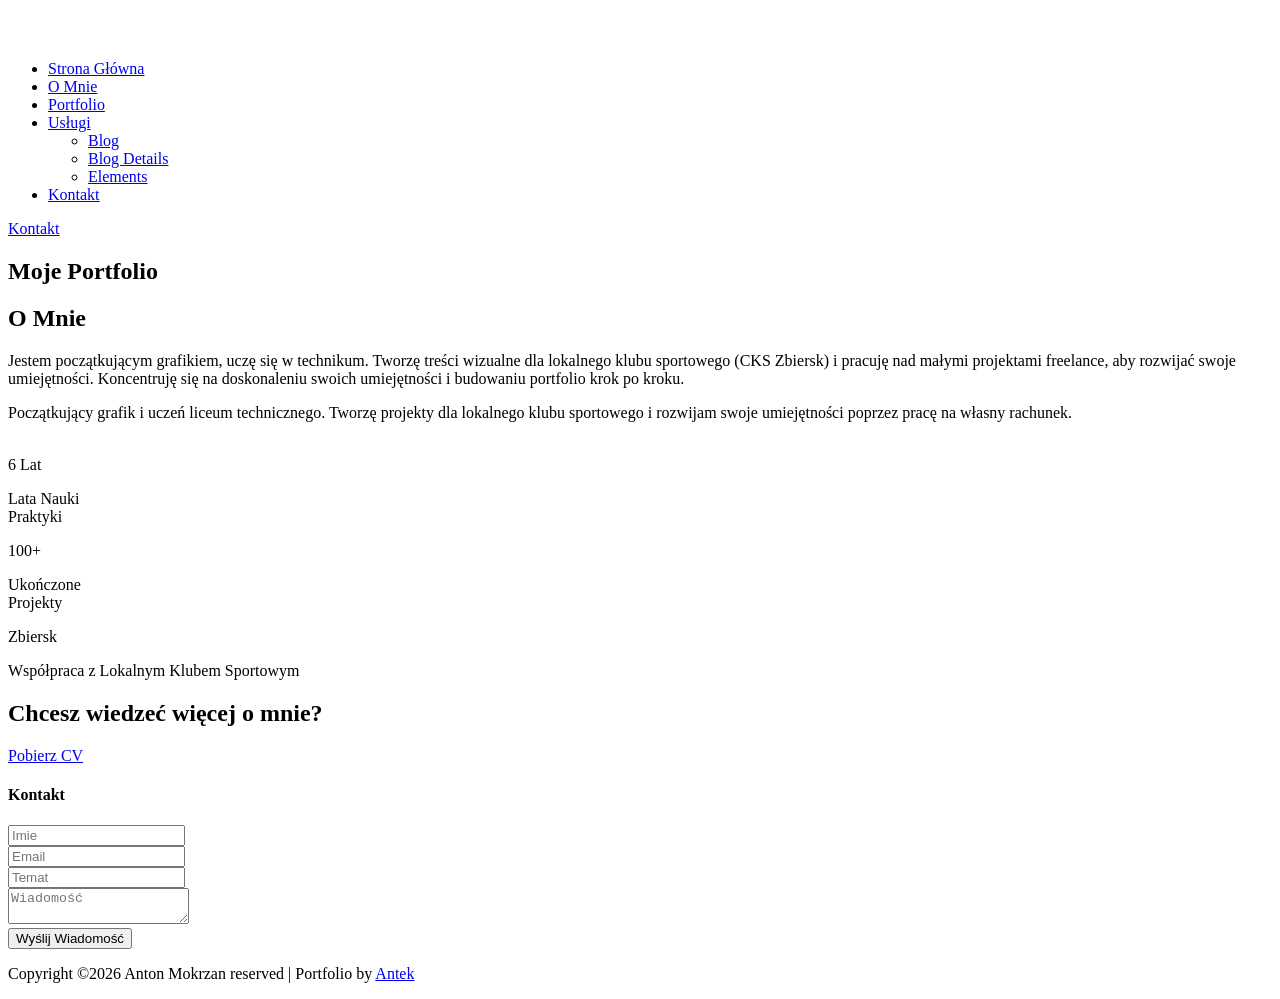
==== about.html @ b2df901d "Add files via upload" ====
<!doctype html>
<html class="no-js" lang="zxx">
<head>
    <meta charset="utf-8">
    <meta http-equiv="x-ua-compatible" content="ie=edge">
    <title> O Mnie | Antoni Mokrzan</title>
    <meta name="description" content="">
    <meta name="viewport" content="width=device-width, initial-scale=1">
    <link rel="manifest" href="site.webmanifest">
    <link rel="shortcut icon" type="image/x-icon" href="assets/img/favicon.ico">

	<!-- CSS here -->
	<link rel="stylesheet" href="assets/css/bootstrap.min.css">
	<link rel="stylesheet" href="assets/css/owl.carousel.min.css">
	<link rel="stylesheet" href="assets/css/slicknav.css">
    <link rel="stylesheet" href="assets/css/flaticon.css">
    <link rel="stylesheet" href="assets/css/progressbar_barfiller.css">
    <link rel="stylesheet" href="assets/css/gijgo.css">
    <link rel="stylesheet" href="assets/css/animate.min.css">
    <link rel="stylesheet" href="assets/css/animated-headline.css">
	<link rel="stylesheet" href="assets/css/magnific-popup.css">
	<link rel="stylesheet" href="assets/css/fontawesome-all.min.css">
	<link rel="stylesheet" href="assets/css/themify-icons.css">
	<link rel="stylesheet" href="assets/css/slick.css">
	<link rel="stylesheet" href="assets/css/nice-select.css">
    <link rel="stylesheet" href="assets/css/style.css">
    
</head>
<body>
    <!-- ? Preloader Start -->
    <div id="preloader-active">
        <div class="preloader d-flex align-items-center justify-content-center">
            <div class="preloader-inner position-relative">
                <div class="preloader-circle"></div>
                <div class="preloader-img pere-text">
                    <img src="assets/img/logo/loder.png" alt="">
                </div>
            </div>
        </div>
    </div>
    <!-- Preloader Start -->
    <header>
        <div class="header-area header-transparent">
            <div class="main-header header-sticky">
                <div class="container-fluid">
                    <div class="menu-wrapper d-flex align-items-center justify-content-between">
                        <!-- Logo -->
                        <div class="logo">
                            <a href="index.html"><img src="assets/img/logo/logo.png" alt=""></a>
                        </div>
                        <!-- Main-menu -->
                        <div class="main-menu f-right d-none d-lg-block">
                            <nav>
                                <ul id="navigation">
                                     <li class="active"><a href="index.html">Strona Główna</a></li>
                                    <li><a href="about.html">O Mnie</a></li>
                                    <li><a href="protfolio.html">Portfolio</a></li>
                                    <li><a href="blog.html">Usługi</a>
                                        <ul class="submenu">
                                            <li><a href="blog.html">Blog</a></li>
                                            <li><a href="blog_details.html">Blog Details</a></li>
                                            <li><a href="elements.html">Elements</a></li>
                                        </ul>
                                    </li>
                                    <li><a href="contact.html">Kontakt</a></li>
                                </ul>
                            </nav>
                        </div>          
                        <!-- Header-btn -->
                        <div class="header-info-right d-none d-lg-block">
                            <a href="#" class="btn header-btn">Kontakt<i class="ti-arrow-right"></i></a>
                        </div>
                        <!-- Mobile Menu -->
                        <div class="col-12">
                            <div class="mobile_menu d-block d-lg-none"></div>
                        </div>
                    </div>
                </div>
            </div>
        </div>
        <!-- Header End -->
    </header>
    <main>
        <!--? Hero Area Start-->
        <div class="hero-area2 d-flex align-items-center">
            <div class="container">
                <div class="row ">
                    <div class="col-xl-12">
                        <!-- Hero Caption -->
                        <div class="hero-cap pt-100">
                            <h2>Moje Portfolio</h2>
                        </div>
                    </div>
                </div>
            </div>
        </div>
        <!--Hero Area End-->
        <!--? About 1 Start-->
        <section class="about-area section-padding40">
        <div class="container">
            <div class="row align-items-center">
                <div class="col-xl-6 col-lg-6 col-md-10">
                    <div class="about-caption mb-50">
                        <!-- Section Tittle -->
                        <div class="section-tittle mb-35">
                            <h2>O Mnie</h2>
                        </div>
                        <p>Jestem początkującym grafikiem, uczę się w technikum. Tworzę treści wizualne dla lokalnego klubu sportowego (CKS Zbiersk) i pracuję nad małymi projektami freelance, aby rozwijać swoje umiejętności. Koncentruję się na doskonaleniu swoich umiejętności i budowaniu portfolio krok po kroku.</p>
                        <p>Początkujący grafik i uczeń liceum technicznego. Tworzę projekty dla lokalnego klubu sportowego i rozwijam swoje umiejętności poprzez pracę na własny rachunek.</p>
                    </div>
                </div>
                <div class="col-lg-6">
                    <div class="about-img">
                        <img src="assets/img/gallery/about1.png" alt="">
                    </div>
                </div>
            </div>
            <div class="row pt-40">
                <div class="col-lg-3 col-md-4 col-sm-6">
                    <div class="experience">
                        <span>6 Lat</span>
                        <p>Lata Nauki <br> Praktyki</p>
                    </div>
                </div>
                <div class="col-lg-3 col-md-4 col-sm-6">
                    <div class="experience">
                        <span>100+</span>
                        <p>Ukończone <br>Projekty</p>
                    </div>
                </div>
                <div class="col-lg-3 col-md-4 col-sm-6">
                    <div class="experience">
                        <span>Zbiersk</span>
                        <p>Współpraca z Lokalnym Klubem Sportowym</p>
                    </div>
                </div>
            </div>
        </div>
        </section>
        <!-- About  End-->
    </main>
    <footer>
        <div class="footer-wrappr">
            <div class="footer-top">
                <!-- Want To work -->
                <section class="wantToWork-area ">
                    <div class="container">
                        <div class="wants-wrapper w-padding2">
                            <div class="row align-items-center justify-content-between">
                                <div class="col-xl-7 col-lg-9 col-md-8">
                                    <div class="wantToWork-caption wantToWork-caption2">
                                        <h2>Chcesz wiedzeć więcej o mnie?</h2>
                                    </div>
                                </div>
                                <div class="col-xl-2 col-lg-3 col-md-4">
                                    <a href="#" class="btn white-btn f-right sm-left">Pobierz CV</a>
                                </div>
                            </div>
                        </div>
                    </div>
                </section>
                <!-- Want To work End -->
                <div class="container">
                    <div class="row">
                        <div class="col-lg-12">
                            <!-- contact-form -->
                            <div class="form-wrapper">
                                <div class="row ">
                                    <div class="col-xl-12">
                                        <div class="small-tittle mb-30">
                                            <h4>Kontakt</h4>
                                        </div>
                                    </div>
                                </div>
                                <form id="contact-form" action="#" method="POST">
                                    <div class="row">
                                        <div class="col-lg-4 col-md-6">
                                            <div class="form-box user-icon mb-25">
                                                <input type="text" name="name" placeholder="Imie">
                                            </div>
                                        </div>
                                        <div class="col-lg-4 col-md-6">
                                            <div class="form-box email-icon mb-25">
                                                <input type="text" name="email" placeholder="Email">
                                            </div>
                                        </div>
                                        <div class="col-lg-4 col-md-6">
                                            <div class="form-box email-icon mb-25">
                                                <input type="text" name="email" placeholder="Temat">
                                            </div>
                                        </div>
                                        <div class="col-lg-12">
                                            <div class="form-box message-icon mb-25">
                                                <textarea name="message" id="message" placeholder="Wiadomość"></textarea>
                                            </div>
                                            <div class="submit-info">
                                                <button class="submit-btn2" type="submit">Wyślij Wiadomość</button>
                                            </div>
                                        </div>
                                    </div>
                                </form> 
                            </div>
                        </div>
                    </div>
                </div>
            </div>
            <!-- footer-bottom area -->
            <div class="footer-bottom-area">
                <div class="container">
                    <div class="footer-border">
                        <div class="row align-items-center">
                            <div class="col-xl-4 col-lg-4">
                                <div class="footer-social">
                                    <a href="#"><i class="fab fa-twitter"></i></a>
                                    <a href="https://bit.ly/sai4ull"><i class="fab fa-facebook-f"></i></a>
                                    <a href="#"><i class="fab fa-pinterest-p"></i></a>
                                    <a href="#"><i class="fas fa-globe"></i></a>
                                    <a href="#"><i class="fab fa-instagram"></i></a>
                                </div>
                            </div>
                            <div class="col-xl-8 col-lg-8">
                                <div class="footer-copy-right f-right">
                                    <p><!-- Link back to Colorlib can't be removed. Template is licensed under CC BY 3.0. -->
  Copyright &copy;<script>document.write(new Date().getFullYear());</script> Anton Mokrzan reserved | Portfolio by <a href="https://colorlib.com" target="_blank">Antek</a>
  <!-- Link back to Colorlib can't be removed. Template is licensed under CC BY 3.0. --></p>
                                </div>
                            </div>
                        </div>
                    </div>
                </div>
            </div>
        </div>
    </footer>
    <!-- Scroll Up -->
    <div id="back-top" >
        <a title="Go to Top" href="#"> <i class="fas fa-level-up-alt"></i></a>
    </div>
    <!-- JS here -->

    <script src="./assets/js/vendor/modernizr-3.5.0.min.js"></script>
    <!-- Jquery, Popper, Bootstrap -->
    <script src="./assets/js/vendor/jquery-1.12.4.min.js"></script>
    <script src="./assets/js/popper.min.js"></script>
    <script src="./assets/js/bootstrap.min.js"></script>
    <!-- Jquery Mobile Menu -->
    <script src="./assets/js/jquery.slicknav.min.js"></script>

    <!-- Jquery Slick , Owl-Carousel Plugins -->
    <script src="./assets/js/owl.carousel.min.js"></script>
    <script src="./assets/js/slick.min.js"></script>
    <!-- One Page, Animated-HeadLin -->
    <script src="./assets/js/wow.min.js"></script>
    <script src="./assets/js/animated.headline.js"></script>
    <script src="./assets/js/jquery.magnific-popup.js"></script>

    <!-- Date Picker -->
    <script src="./assets/js/gijgo.min.js"></script>
    <!-- Nice-select, sticky -->
    <script src="./assets/js/jquery.nice-select.min.js"></script>
    <script src="./assets/js/jquery.sticky.js"></script>
    <!-- Progress -->
    <script src="./assets/js/jquery.barfiller.js"></script>
    
    <!-- counter , waypoint,Hover Direction -->
    <script src="./assets/js/jquery.counterup.min.js"></script>
    <script src="./assets/js/waypoints.min.js"></script>
    <script src="./assets/js/jquery.countdown.min.js"></script>
    <script src="./assets/js/hover-direction-snake.min.js"></script>

    <!-- contact js -->
    <script src="./assets/js/contact.js"></script>
    <script src="./assets/js/jquery.form.js"></script>
    <script src="./assets/js/jquery.validate.min.js"></script>
    <script src="./assets/js/mail-script.js"></script>
    <script src="./assets/js/jquery.ajaxchimp.min.js"></script>
    
    <!-- Jquery Plugins, main Jquery -->	
    <script src="./assets/js/plugins.js"></script>
    <script src="./assets/js/main.js"></script>


    
    </body>
</html>
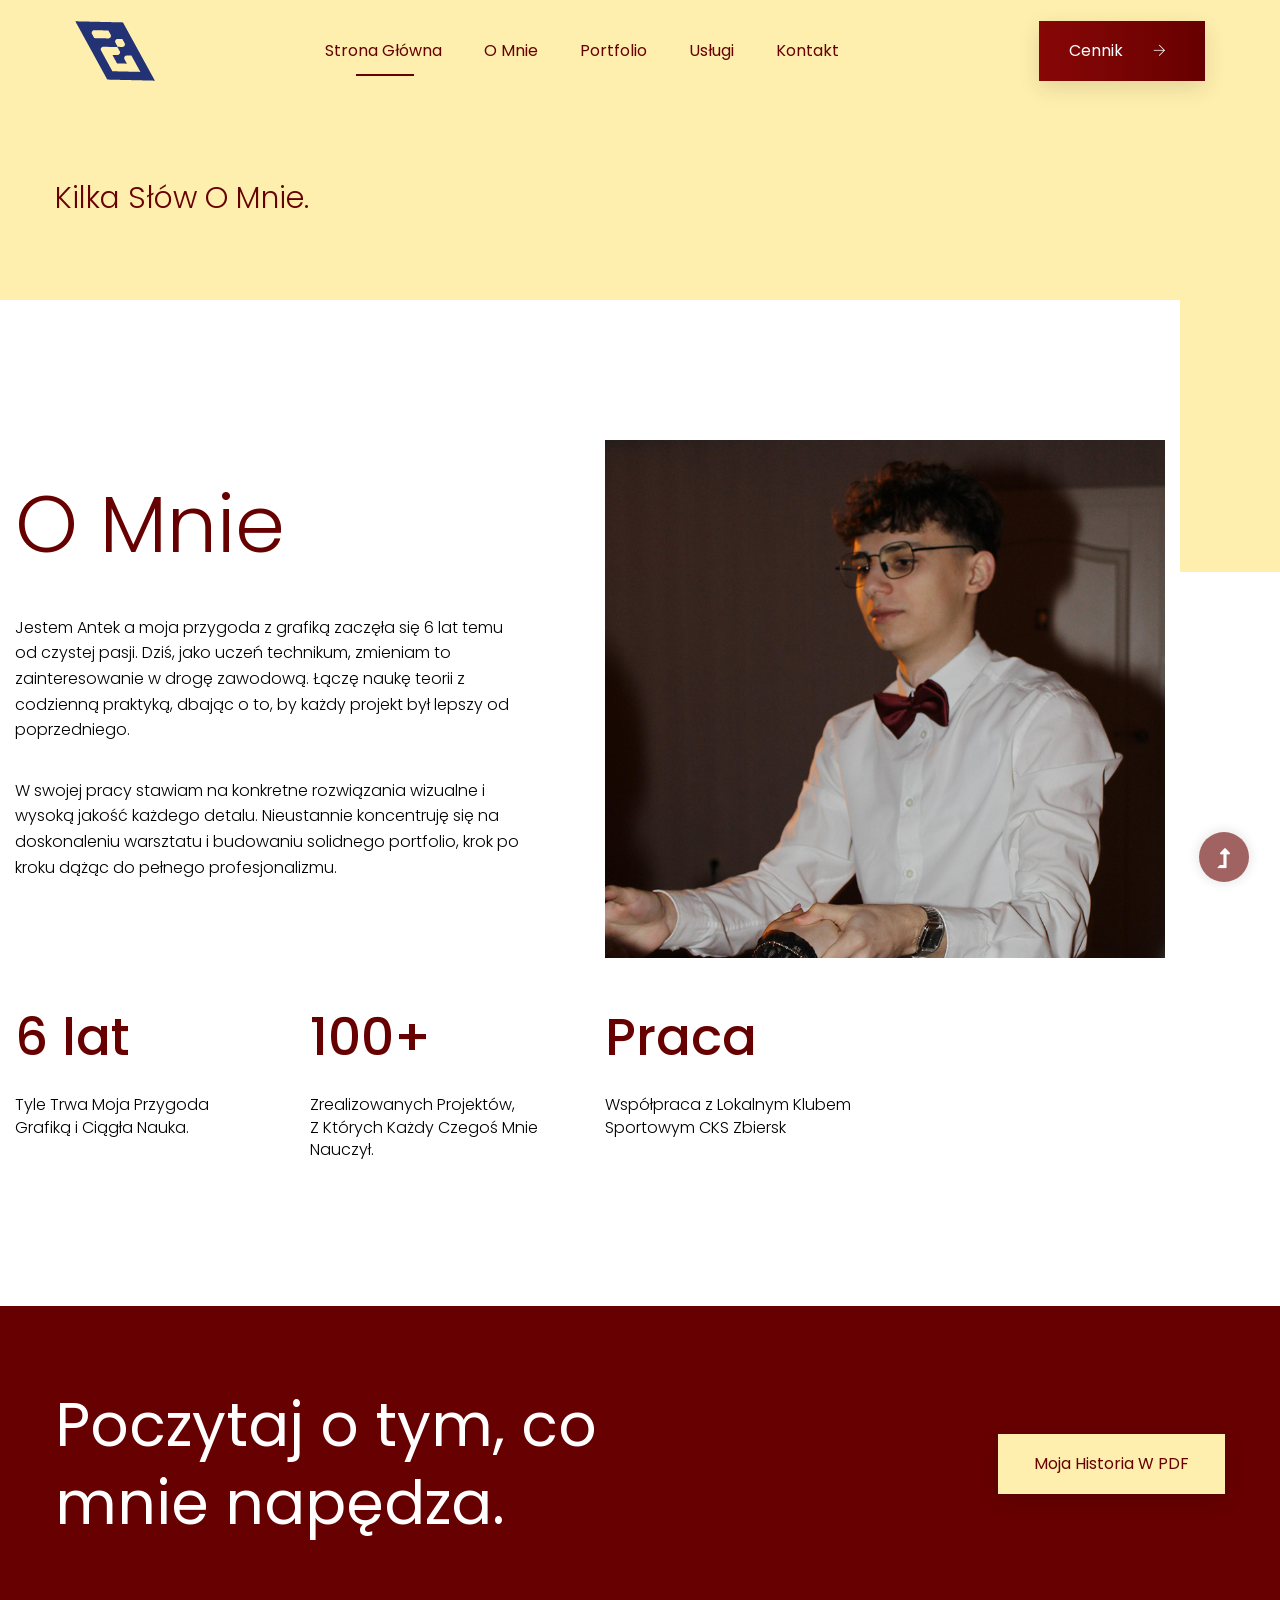
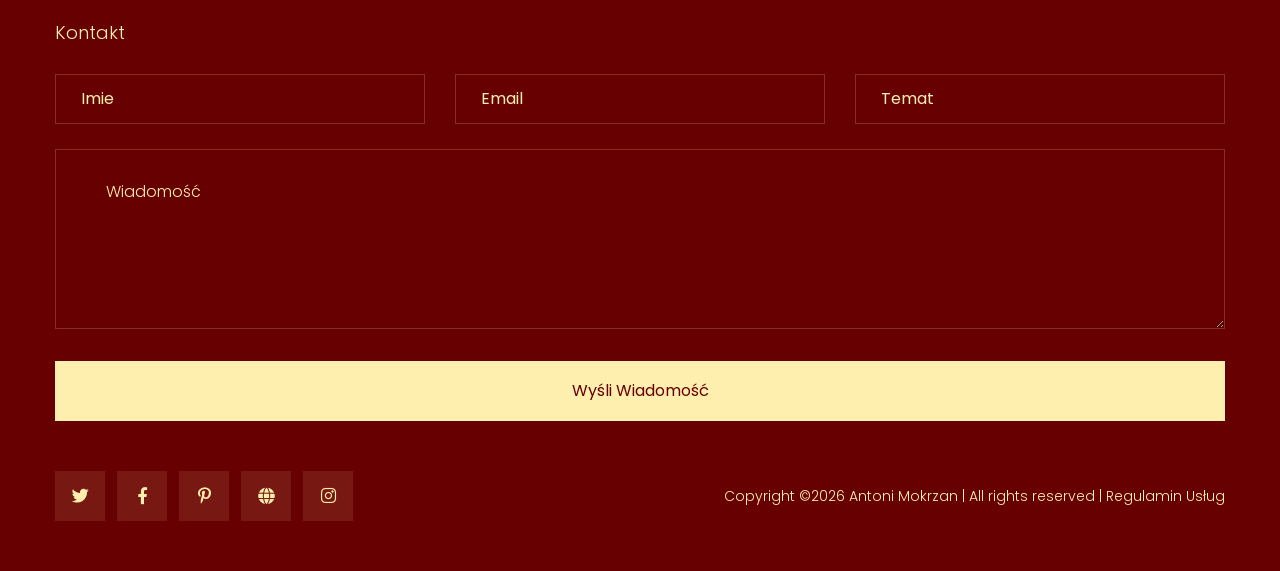
==== commit d734365c: "Strona V1" ====
--- a/about.html
+++ b/about.html
@@ -49,17 +49,17 @@
                             <a href="index.html"><img src="assets/img/logo/logo.png" alt=""></a>
                         </div>
                         <!-- Main-menu -->
-                        <div class="main-menu f-right d-none d-lg-block">
+                         <div class="main-menu f-right d-none d-lg-block">
                             <nav>
                                 <ul id="navigation">
-                                     <li class="active"><a href="index.html">Strona Główna</a></li>
+                                    <li class="active"><a href="index.html">Strona Główna</a></li>
                                     <li><a href="about.html">O Mnie</a></li>
                                     <li><a href="protfolio.html">Portfolio</a></li>
                                     <li><a href="blog.html">Usługi</a>
                                         <ul class="submenu">
-                                            <li><a href="blog.html">Blog</a></li>
-                                            <li><a href="blog_details.html">Blog Details</a></li>
-                                            <li><a href="elements.html">Elements</a></li>
+                                            <li><a href="blog.html">Dostępne Usługi</a></li>
+                                            <li><a href="blog_details.html">Cennik </a></li>
+                                            <li><a href="elements.html">Regulamin</a></li>
                                         </ul>
                                     </li>
                                     <li><a href="contact.html">Kontakt</a></li>
@@ -68,7 +68,7 @@
                         </div>          
                         <!-- Header-btn -->
                         <div class="header-info-right d-none d-lg-block">
-                            <a href="#" class="btn header-btn">Kontakt<i class="ti-arrow-right"></i></a>
+                            <a href="blog_details.html" class="btn header-btn">Cennik <i class="ti-arrow-right"></i></a>
                         </div>
                         <!-- Mobile Menu -->
                         <div class="col-12">
@@ -88,7 +88,7 @@
                     <div class="col-xl-12">
                         <!-- Hero Caption -->
                         <div class="hero-cap pt-100">
-                            <h2>Moje Portfolio</h2>
+                            <h2>Kilka Słów O Mnie.</h2>
                         </div>
                     </div>
                 </div>
@@ -105,8 +105,9 @@
                         <div class="section-tittle mb-35">
                             <h2>O Mnie</h2>
                         </div>
-                        <p>Jestem początkującym grafikiem, uczę się w technikum. Tworzę treści wizualne dla lokalnego klubu sportowego (CKS Zbiersk) i pracuję nad małymi projektami freelance, aby rozwijać swoje umiejętności. Koncentruję się na doskonaleniu swoich umiejętności i budowaniu portfolio krok po kroku.</p>
-                        <p>Początkujący grafik i uczeń liceum technicznego. Tworzę projekty dla lokalnego klubu sportowego i rozwijam swoje umiejętności poprzez pracę na własny rachunek.</p>
+                        <p>Jestem Antek a moja przygoda z grafiką zaczęła się 6 lat temu od czystej pasji. Dziś, jako uczeń technikum, zmieniam to zainteresowanie w drogę zawodową. Łączę naukę teorii z codzienną praktyką, dbając o to, by każdy projekt był lepszy od poprzedniego.</p>
+                       
+                        <p>W swojej pracy stawiam na konkretne rozwiązania wizualne i wysoką jakość każdego detalu. Nieustannie koncentruję się na doskonaleniu warsztatu i budowaniu solidnego portfolio, krok po kroku dążąc do pełnego profesjonalizmu.</p>
                     </div>
                 </div>
                 <div class="col-lg-6">
@@ -118,20 +119,20 @@
             <div class="row pt-40">
                 <div class="col-lg-3 col-md-4 col-sm-6">
                     <div class="experience">
-                        <span>6 Lat</span>
-                        <p>Lata Nauki <br> Praktyki</p>
+                        <span>6 lat</span>
+                        <p>Tyle Trwa Moja Przygoda<br>Grafiką i Ciągła Nauka.</p>
                     </div>
                 </div>
                 <div class="col-lg-3 col-md-4 col-sm-6">
                     <div class="experience">
                         <span>100+</span>
-                        <p>Ukończone <br>Projekty</p>
+                        <p>Zrealizowanych Projektów,  <br>Z Których Każdy Czegoś Mnie Nauczył.</p>
                     </div>
                 </div>
                 <div class="col-lg-3 col-md-4 col-sm-6">
                     <div class="experience">
-                        <span>Zbiersk</span>
-                        <p>Współpraca z Lokalnym Klubem Sportowym</p>
+                        <span>Praca</span>
+                        <p>Współpraca z Lokalnym Klubem Sportowym CKS Zbiersk</p>
                     </div>
                 </div>
             </div>
@@ -149,11 +150,11 @@
                             <div class="row align-items-center justify-content-between">
                                 <div class="col-xl-7 col-lg-9 col-md-8">
                                     <div class="wantToWork-caption wantToWork-caption2">
-                                        <h2>Chcesz wiedzeć więcej o mnie?</h2>
+                                        <h2>Poczytaj o tym, co mnie napędza.</h2>
                                     </div>
                                 </div>
                                 <div class="col-xl-2 col-lg-3 col-md-4">
-                                    <a href="#" class="btn white-btn f-right sm-left">Pobierz CV</a>
+                                    <a href="#" class="btn white-btn f-right sm-left">Moja historia w PDF</a>
                                 </div>
                             </div>
                         </div>
@@ -194,7 +195,7 @@
                                                 <textarea name="message" id="message" placeholder="Wiadomość"></textarea>
                                             </div>
                                             <div class="submit-info">
-                                                <button class="submit-btn2" type="submit">Wyślij Wiadomość</button>
+                                                <button class="submit-btn2" type="submit">Wyśli Wiadomość</button>
                                             </div>
                                         </div>
                                     </div>
@@ -211,18 +212,17 @@
                         <div class="row align-items-center">
                             <div class="col-xl-4 col-lg-4">
                                 <div class="footer-social">
-                                    <a href="#"><i class="fab fa-twitter"></i></a>
-                                    <a href="https://bit.ly/sai4ull"><i class="fab fa-facebook-f"></i></a>
-                                    <a href="#"><i class="fab fa-pinterest-p"></i></a>
-                                    <a href="#"><i class="fas fa-globe"></i></a>
-                                    <a href="#"><i class="fab fa-instagram"></i></a>
+                                    <a href="https://x.com/home"><i class="fab fa-twitter"></i></a>
+                                    <a href="https://www.facebook.com/antoni.mokrzan"><i class="fab fa-facebook-f"></i></a>
+                                    <a href="https://pl.pinterest.com/NullTrawnik/"><i class="fab fa-pinterest-p"></i></a>
+                                    <a href="https://www.behance.net/AntekGrafik"><i class="fas fa-globe"></i></a>
+                                    <a href="https://www.instagram.com/m0krz4n"><i class="fab fa-instagram"></i></a>
                                 </div>
                             </div>
                             <div class="col-xl-8 col-lg-8">
                                 <div class="footer-copy-right f-right">
-                                    <p><!-- Link back to Colorlib can't be removed. Template is licensed under CC BY 3.0. -->
-  Copyright &copy;<script>document.write(new Date().getFullYear());</script> Anton Mokrzan reserved | Portfolio by <a href="https://colorlib.com" target="_blank">Antek</a>
-  <!-- Link back to Colorlib can't be removed. Template is licensed under CC BY 3.0. --></p>
+                                    <p>
+  Copyright &copy;<script>document.write(new Date().getFullYear());</script> Antoni Mokrzan | All rights reserved | Regulamin <a href="https://www.behance.net/AntekGrafik" target="_blank">Usług</a></p>
                                 </div>
                             </div>
                         </div>
--- a/assets/css/progressbar_barfiller.css
+++ b/assets/css/progressbar_barfiller.css
@@ -0,0 +1,98 @@
+
+
+/* Custom Code skills */
+.single-skill{
+  display: flex;
+}
+
+.single-skill span {
+	color: #79838b;
+	font-size: 13px;
+	font-weight: 300;
+	letter-spacing: 0;
+	margin-bottom: 14px;
+	display: block;
+}
+.single-skill .bar-progress {
+	width: 100%;
+}
+.single-skill .bar-title {
+  width: 20%;
+  margin-bottom: 19px;
+}
+
+.skills-content {
+  padding-top: 200px;
+  padding-left: 70px;
+}
+
+.skills-shape-bg {
+  height: 651px;
+  width: 868px;
+  position: absolute;
+  content: "";
+  border: 2px solid #4d4d4d;
+  left: 40%;
+  top: 255px;
+}
+
+.skills-shape-bg::before {
+  position: absolute;
+  content: "";
+  height: 465px;
+  width: 300px;
+  border: 2px solid #4d4d4d;
+  left: -35%;
+  top: 50%;
+  transform: translateY(-50%);
+  border-right: 0;
+}
+
+
+
+/* Default */
+.barfiller {
+	width: 100%;
+	height: 10px;
+	background: #f6f9fc;
+  position: relative;
+  border-radius: 5px;
+}
+
+.barfiller .fill {
+  display: block;
+  position: relative;
+  width: 0px;
+  height: 100%;
+  background: #333;
+  z-index: 1;
+  border-radius: 5px;
+}
+
+.barfiller .tipWrap { display: none; }
+
+.barfiller .tip {
+  margin-top: -28px;
+  padding: 2px 4px;
+  font-size: 16px;
+  color: #09cc7f;
+  left: 0px;
+  position: absolute;
+  z-index: 2;
+  background: transparent;
+  font-weight: 800;
+}
+
+.barfiller .tip:after {
+  border: solid;
+  border-color: rgba(0,0,0,.8) transparent;
+  border-width: 6px 6px 0 6px;
+  content: "";
+  display: block;
+  position: absolute;
+  left: 9px;
+  top: 100%;
+  z-index: 9;
+  display: none;
+  
+}
--- a/assets/css/gijgo.css
+++ b/assets/css/gijgo.css
@@ -0,0 +1,2698 @@
+.gj-button {
+    background-color: #f5f5f5;
+    border: 1px solid #ddd;
+    color: #000;
+    border-radius: 3px;
+    padding: 6px 10px;
+    cursor: pointer;
+}
+
+.gj-unselectable {
+    -webkit-touch-callout: none;
+    -webkit-user-select: none;
+    -khtml-user-select: none;
+    -moz-user-select: none;
+    -ms-user-select: none;
+    user-select: none;
+}
+
+.gj-row {
+    display: -webkit-box;
+    display: -ms-flexbox;
+    display: flex;
+    -ms-flex-wrap: wrap;
+    flex-wrap: wrap;
+}
+
+.gj-margin-left-5 {
+    margin-left: 5px;
+}
+
+.gj-margin-left-10 {
+    margin-left: 10px;
+}
+
+.gj-width-full {
+    width: 100%;
+}
+
+.gj-cursor-pointer {
+    cursor: pointer;
+}
+
+.gj-text-align-center {
+    text-align: center;
+}
+
+.gj-font-size-16 {
+    font-size: 16px;
+}
+
+.gj-hidden {
+    display: none;
+}
+
+/** Material Design */
+.gj-button-md {
+    background: 0 0;
+    border: none;
+    border-radius: 2px;
+    color: rgba(0, 0, 0, 0.87);
+    position: relative;
+    height: 36px;
+    margin: 0;
+    min-width: 64px;
+    padding: 0 16px;
+    display: inline-block;
+    font-family: "Roboto","Helvetica","Arial",sans-serif;
+    font-size: 1rem;
+    font-weight: 500;
+    text-transform: uppercase;
+    letter-spacing: 0;
+    overflow: hidden;
+    will-change: box-shadow;
+    transition: box-shadow .2s cubic-bezier(.4,0,1,1),background-color .2s cubic-bezier(.4,0,.2,1),color .2s cubic-bezier(.4,0,.2,1);
+    outline: none;
+    cursor: pointer;
+    text-decoration: none;
+    text-align: center;
+    line-height: 36px;
+    vertical-align: middle;
+    overflow: hidden;
+    -webkit-user-select: none;
+    -moz-user-select: none;
+    -ms-user-select: none;
+    user-select: none;
+}
+
+.gj-button-md:hover {
+    background-color: rgba(158,158,158,.2);
+}
+
+.gj-button-md:disabled {
+    color: rgba(0,0,0,.26);
+    background: 0 0;
+}
+
+.gj-button-md .material-icons,
+.gj-button-md .gj-icon {
+    vertical-align: middle;
+    /*font-size: 1.3rem;
+    margin-right: 4px;*/
+}
+
+.gj-button-md.gj-button-md-icon {
+    width: 24px;
+    height: 31px;
+    min-width: 24px;
+    padding: 0px;
+    display: table;
+}
+
+.gj-button-md.gj-button-md-icon .material-icons,
+.gj-button-md.gj-button-md-icon .gj-icon {
+    display: table-cell;
+    margin-right: 0px;
+    width: 24px;
+    height: 24px;
+}
+
+.gj-button-md.active {
+    background-color: rgba(158,158,158,.4);
+}
+
+.gj-button-md-group {
+    position: relative;
+    display: inline-block;
+    vertical-align: middle;
+}
+.gj-textbox-md {
+	/* border: none; */
+	/* border-bottom: 1px solid rgba(0,0,0,.42); */
+	display: block;
+	font-family: "Helvetica","Arial",sans-serif;
+	font-size: 16px;
+	line-height: 16px;
+	/* padding: 4px 0px; */
+	margin: 0;
+	/* width: 100%; */
+	background: 0 0;
+	/* text-align: ; */
+	color: rgba(0,0,0,.87);
+	padding-left: 44px;
+	border: 1px solid #dca73a;
+	/* padding: 15px 15px; */
+	/* text-align: center; */
+	width: 177px;
+	height: 55px;
+	border-radius: 5px;
+}
+.gj-textbox-md:focus,
+.gj-textbox-md:active {
+    /* border-bottom: 2px solid rgba(0,0,0,.42); */
+    outline: none;
+}
+
+.gj-textbox-md::placeholder {
+    color: #8e8e8e;
+}
+
+.gj-textbox-md:-ms-input-placeholder {
+    color: #8e8e8e;
+}
+
+.gj-textbox-md::-ms-input-placeholder {
+    color: #8e8e8e;
+}
+
+.gj-md-spacer-24 {
+    min-width: 24px;
+    width: 24px;
+    display: inline-block;
+}
+
+.gj-md-spacer-32 {
+    min-width: 32px;
+    width: 32px;
+    display: inline-block;
+}
+
+.gj-modal {
+    position: fixed;
+    top: 0;
+    right: 0;
+    bottom: 0;
+    left: 0;
+    z-index: 1203;
+    display: none;
+    overflow: hidden;
+    -webkit-overflow-scrolling: touch;
+    outline: 0;
+    background-color: rgba(0, 0, 0, 0.54118);
+    transition: 200ms ease opacity;
+    will-change: opacity;
+}
+
+/* List */
+ul.gj-list li [data-role="wrapper"] {
+    display: table;
+    width: 100%;
+}
+
+ul.gj-list li [data-role="checkbox"] {
+    display: table-cell;
+    vertical-align:middle;
+    text-align:center;
+}
+
+ul.gj-list li [data-role="image"] {
+    display: table-cell;
+    vertical-align:middle;
+    text-align:center;
+}
+
+ul.gj-list li [data-role="display"] {
+    display: table-cell;
+    vertical-align:middle;
+    cursor: pointer;
+}
+
+ul.gj-list li [data-role="display"]:empty:before {
+  content: "\200b"; /* unicode zero width space character */
+}
+
+/* List - Bootstrap */
+ul.gj-list-bootstrap {
+    padding-left: 0px;
+    margin-bottom: 0px;
+}
+
+ul.gj-list-bootstrap li {
+    padding: 0px;
+}
+
+ul.gj-list-bootstrap li [data-role="wrapper"] {
+    padding: 0px 10px;
+}
+
+ul.gj-list-bootstrap li [data-role="checkbox"] {
+    width: 24px;
+    padding: 3px;
+}
+
+ul.gj-list-bootstrap li [data-role="image"] {
+    width: 24px;
+    height: 24px;
+}
+
+ul.gj-list-bootstrap li [data-role="display"] {
+    padding: 8px 0px 8px 4px;
+}
+
+.list-group-item.active ul li, .list-group-item.active:focus ul li, .list-group-item.active:hover ul li {
+    text-shadow: none;
+    color:initial;
+}
+
+/* List - Material Design */
+ul.gj-list-md {
+    padding: 0px;
+    list-style: none;
+    list-style-type: none;
+    line-height: 24px;
+    letter-spacing: 0;
+    color: #616161; /* Gray 700 */
+}
+
+ul.gj-list-md li {
+    display: list-item;
+    list-style-type: none;
+    padding: 0px;
+    min-height: unset;
+    box-sizing: border-box;
+    align-items: center;
+    cursor: default;
+    overflow: hidden;
+
+    font-family: "Roboto","Helvetica","Arial",sans-serif;
+    font-size: 16px;
+    font-weight: 400;
+    letter-spacing: .04em;
+    line-height: 1;
+    
+    -webkit-flex-direction: row;
+    -ms-flex-direction: row;
+    flex-direction: row;
+    -webkit-flex-wrap: nowrap;
+    -ms-flex-wrap: nowrap;
+    flex-wrap: nowrap;
+}
+
+ul.gj-list-md li [data-role="checkbox"] {
+    height: 24px;
+    width: 24px;
+}
+
+ul.gj-list-md li [data-role="image"] {
+    height: 24px;
+    width: 24px;
+}
+
+ul.gj-list-md li [data-role="display"] {
+    padding: 8px 0px 8px 5px;
+    order: 0;
+    flex-grow: 2;
+    text-decoration: none;
+    box-sizing: border-box;
+    align-items: center;
+    text-align: left;
+    color: rgba(0,0,0,.87);
+}
+
+ul.gj-list-md li.disabled>[data-role="wrapper"]>[data-role="display"] {
+    color: #9E9E9E; /* Gray 500 */
+}
+
+.gj-list-md-active {
+    background: #e0e0e0;
+    color: #3f51b5;
+}
+
+
+/* Picker */
+.gj-picker {
+    position: absolute;
+    z-index: 1203;
+    background-color: #fff;
+}
+
+.gj-picker .selected {
+    color: #fff;
+}
+
+/* Material Design */
+.gj-picker-md {
+    font-family: "Roboto","Helvetica","Arial",sans-serif;
+    font-size: 16px;
+    font-weight: 400;
+    letter-spacing: .04em;
+    line-height: 1;
+    color: rgba(0,0,0,.87);
+    border: 1px solid #E0E0E0;
+}
+
+.gj-modal .gj-picker-md {
+    border: 0px;
+}
+
+.gj-picker-md [role="header"] {
+    color: rgba(255, 255, 255, 0.54);
+    display: flex;
+    background: #2196f3;
+    align-items: baseline;
+    user-select: none;
+    justify-content: center;
+}
+
+.gj-picker-md [role="footer"] {
+    float: right;
+    padding: 10px;
+}
+
+.gj-picker-md [role="footer"] button.gj-button-md {
+    color: #2196f3;
+    font-weight: bold;
+    font-size: 13px;
+}
+
+/* Bootstrap */
+.gj-picker-bootstrap {
+    border-radius: 4px;
+    border: 1px solid #E0E0E0;
+}
+
+.gj-picker-bootstrap .selected {
+    color: #888;
+}
+
+.gj-picker-bootstrap [role="header"] {
+    background: #eee;
+    color: #AAA;
+}
+@font-face {
+    font-family: 'gijgo-material';
+    src: url('../fonts/gijgo-material.eot?235541');
+    src: url('../fonts/gijgo-material.eot?235541#iefix') format('embedded-opentype'), url('../fonts/gijgo-material.ttf?235541') format('truetype'), url('../fonts/gijgo-material.woff?235541') format('woff'), url('../fonts/gijgo-material.svg?235541#gijgo-material') format('svg');
+    font-weight: normal;
+    font-style: normal;
+}
+
+.gj-icon {
+    /* use !important to prevent issues with browser extensions that change fonts */
+    font-family: 'gijgo-material' !important;
+    font-size: 24px;
+    speak: none;
+    font-style: normal;
+    font-weight: normal;
+    font-variant: normal;
+    text-transform: none;
+    line-height: 1;
+    /* Enable Ligatures ================ */
+    letter-spacing: 0;
+    -webkit-font-feature-settings: "liga";
+    -moz-font-feature-settings: "liga=1";
+    -moz-font-feature-settings: "liga";
+    -ms-font-feature-settings: "liga" 1;
+    font-feature-settings: "liga";
+    -webkit-font-variant-ligatures: discretionary-ligatures;
+    font-variant-ligatures: discretionary-ligatures;
+    /* Better Font Rendering =========== */
+    -webkit-font-smoothing: antialiased;
+    -moz-osx-font-smoothing: grayscale;
+}
+
+.gj-icon.undo:before {
+    content: "\e900";
+}
+
+.gj-icon.vertical-align-top:before {
+    content: "\e901";
+}
+
+.gj-icon.vertical-align-center:before {
+    content: "\e902";
+}
+
+.gj-icon.vertical-align-bottom:before {
+    content: "\e903";
+}
+
+.gj-icon.arrow-dropup:before {
+    content: "\e904";
+}
+
+.gj-icon.clock:before {
+    content: "\e905";
+}
+
+.gj-icon.refresh:before {
+    content: "\e906";
+}
+
+.gj-icon.last-page:before {
+    content: "\e907";
+}
+
+.gj-icon.first-page:before {
+    content: "\e908";
+}
+
+.gj-icon.cancel:before {
+    content: "\e909";
+}
+
+.gj-icon.clear:before {
+    content: "\e90a";
+}
+
+.gj-icon.check-circle:before {
+    content: "\e90b";
+}
+
+.gj-icon.delete:before {
+    content: "\e90c";
+}
+
+.gj-icon.arrow-upward:before {
+    content: "\e90d";
+}
+
+.gj-icon.arrow-forward:before {
+    content: "\e90e";
+}
+
+.gj-icon.arrow-downward:before {
+    content: "\e90f";
+}
+
+.gj-icon.arrow-back:before {
+    content: "\e910";
+}
+
+.gj-icon.list-numbered:before {
+    content: "\e911";
+}
+
+.gj-icon.list-bulleted:before {
+    content: "\e912";
+}
+
+.gj-icon.indent-increase:before {
+    content: "\e913";
+}
+
+.gj-icon.indent-decrease:before {
+    content: "\e914";
+}
+
+.gj-icon.redo:before {
+    content: "\e915";
+}
+
+.gj-icon.align-right:before {
+    content: "\e916";
+}
+
+.gj-icon.align-left:before {
+    content: "\e917";
+}
+
+.gj-icon.align-justify:before {
+    content: "\e918";
+}
+
+.gj-icon.align-center:before {
+    content: "\e919";
+}
+
+.gj-icon.strikethrough:before {
+    content: "\e91a";
+}
+
+.gj-icon.italic:before {
+    content: "\e91b";
+}
+
+.gj-icon.underlined:before {
+    content: "\e91c";
+}
+
+.gj-icon.bold:before {
+    content: "\e91d";
+}
+
+.gj-icon.arrow-dropdown:before {
+    content: "\e91e";
+}
+
+.gj-icon.done:before {
+    content: "\e91f";
+}
+
+.gj-icon.pencil:before {
+    content: "\e920";
+}
+
+.gj-icon.minus:before {
+    content: "\e921";
+}
+
+.gj-icon.plus:before {
+    content: "\e922";
+}
+
+.gj-icon.chevron-up:before {
+    content: "\e923";
+}
+
+.gj-icon.chevron-right:before {
+    content: "\e924";
+}
+
+.gj-icon.chevron-down:before {
+    content: "\e925";
+}
+
+.gj-icon.chevron-left:before {
+    content: "\e926";
+}
+
+.gj-icon.event:before {
+    content: "\e927";
+}
+.gj-draggable {
+    cursor: move;
+}
+.gj-resizable-handle {
+    position: absolute;
+    font-size: 0.1px;
+    display: block;
+    -ms-touch-action: none;
+    touch-action: none;
+    z-index: 1203;
+}
+
+.gj-resizable-n {
+    cursor: n-resize;
+    height: 7px;
+    width: 100%;
+    top: -5px;
+    left: 0;
+}
+.gj-resizable-e {
+    cursor: e-resize;
+    width: 7px;
+    right: -5px;
+    top: 0;
+    height: 100%;
+}
+.gj-resizable-s {
+    cursor: s-resize;
+    height: 7px;
+    width: 100%;
+    bottom: -5px;
+    left: 0;
+}
+.gj-resizable-w {
+	cursor: w-resize;
+	width: 7px;
+	left: -5px;
+	top: 0;
+	height: 100%;
+}
+.gj-resizable-se {
+	cursor: se-resize;
+	width: 12px;
+	height: 12px;
+	right: 1px;
+	bottom: 1px;
+}
+.gj-resizable-sw {
+	cursor: sw-resize;
+	width: 9px;
+	height: 9px;
+	left: -5px;
+	bottom: -5px;
+}
+.gj-resizable-nw {
+	cursor: nw-resize;
+	width: 9px;
+	height: 9px;
+	left: -5px;
+	top: -5px;
+}
+.gj-resizable-ne {
+	cursor: ne-resize;
+	width: 9px;
+	height: 9px;
+	right: -5px;
+	top: -5px;
+}
+
+.gj-dialog-footer {
+    position: absolute;
+    bottom: 0px;
+    width: 100%;
+    margin-top: 0px;
+}
+
+.gj-dialog-scrollable [data-role="body"] {
+    overflow-x: hidden;
+    overflow-y: scroll;
+}
+
+/** Bootstrap 3 **/
+.gj-dialog-bootstrap {
+    overflow: hidden;
+    z-index: 1202;
+}
+
+.gj-dialog-bootstrap [data-role="title"] {
+    display: inline;
+}
+.gj-dialog-bootstrap [data-role="close"] {
+    line-height: 1.42857143;
+}
+
+/** Bootstrap 4 **/
+.gj-dialog-bootstrap4 {
+    overflow: hidden;
+    z-index: 1202;
+}
+
+.gj-dialog-bootstrap4 [data-role="title"] {
+    display: inline;
+}
+.gj-dialog-bootstrap4 [data-role="close"] {
+    line-height: 1.5;
+}
+
+/** Material Design **/
+.gj-dialog-md {
+    background-color: #FFF;
+    overflow: hidden;
+    border: none;
+    box-shadow: 0 11px 15px -7px rgba(0,0,0,.2), 0 24px 38px 3px rgba(0,0,0,.14), 0 9px 46px 8px rgba(0,0,0,.12);
+    box-sizing: border-box;
+    position: relative;
+    display: -webkit-box;
+    display: -webkit-flex;
+    display: -ms-flexbox;
+    display: flex;
+    -webkit-box-orient: vertical;
+    -webkit-box-direction: normal;
+    -webkit-flex-direction: column;
+    -ms-flex-direction: column;
+    flex-direction: column;
+    -webkit-background-clip: padding-box;
+    background-clip: padding-box;
+    outline: 0;
+    z-index: 1202;
+}
+
+.gj-dialog-md-header {
+    padding: 24px 24px 0px 24px;
+    font-family: "Roboto","Helvetica","Arial",sans-serif;
+}
+
+.gj-dialog-md-title {
+    margin: 0;
+    font-weight: 400;
+    display: inline;
+    line-height: 28px;
+    font-size: 20px;
+}
+
+.gj-dialog-md-close {
+    -webkit-appearance: none;
+    padding: 0;
+    cursor: pointer;
+    background: 0 0;
+    border: 0;
+    float: right;
+    line-height: 28px;
+    font-size: 28px;
+}
+
+.gj-dialog-md-body {
+    padding: 20px 24px 24px 24px;
+    color: rgba(0,0,0,.54);
+    font-family: "Helvetica","Arial",sans-serif;
+    font-size: 14px;
+    font-weight: 400;
+    line-height: 20px;
+}
+
+.gj-dialog-md-footer {
+    padding: 8px 8px 8px 24px;
+    display: -webkit-flex;
+    display: -ms-flexbox;
+    display: flex;
+    -webkit-flex-direction: row-reverse;
+    -ms-flex-direction: row-reverse;
+    flex-direction: row-reverse;
+    -webkit-flex-wrap: wrap;
+    -ms-flex-wrap: wrap;
+    flex-wrap: wrap;
+
+    box-sizing: border-box;
+}
+
+.gj-dialog-md-footer>*:first-child {
+    margin-right: 0;
+}
+
+.gj-dialog-md-footer>* {
+    margin-right: 8px;
+    height: 36px;
+}
+DIV.gj-grid-wrapper {
+    margin: auto;
+    position: relative;
+    clear:both;
+    z-index: 1;
+}
+
+TABLE.gj-grid {
+    margin: auto;    
+    border-collapse: collapse;
+    width: 100%;
+    table-layout: fixed;
+}
+
+TABLE.gj-grid THEAD TH [data-role="selectAll"] {
+    margin: auto;
+}
+
+TABLE.gj-grid THEAD TH [data-role="title"] {
+    display: inline-block;
+}
+
+TABLE.gj-grid THEAD TH [data-role="sorticon"] {
+    display: inline-block;
+}
+
+TABLE.gj-grid THEAD TH {
+    overflow: hidden;
+    text-overflow: ellipsis;
+}
+
+TABLE.gj-grid.autogrow-header-row THEAD TH {
+    overflow: auto;
+    text-overflow: initial;
+    white-space: pre-wrap;
+    -ms-word-break: break-word;
+    word-break: break-word;
+}
+
+TABLE.gj-grid > tbody > tr > td {
+    overflow: hidden;
+    position: relative;
+}
+
+table.gj-grid tbody div[data-role="display"] {
+    vertical-align: middle;
+    text-indent: 0;
+    white-space: pre-wrap;
+    -ms-word-break: break-word;
+    word-break: break-word;
+}
+
+table.gj-grid.fixed-body-rows tbody div[data-role="display"] {
+    overflow: hidden;
+    text-overflow: ellipsis;
+    white-space: nowrap;
+    -ms-word-break: initial;
+    word-break: initial;
+}
+
+table.gj-grid tfoot DIV[data-role="display"] {
+    vertical-align: middle;
+    text-indent: 0;
+    display: flex;
+}
+
+TABLE.gj-grid .fa {
+    padding: 2px;
+}
+
+TABLE.gj-grid > tbody > tr > td > div {
+    padding: 2px;
+    overflow: hidden;
+}
+
+DIV.gj-grid-wrapper DIV.gj-grid-loading-cover
+{
+    background: #BBBBBB;
+    opacity: 0.5;
+    position: absolute;
+    vertical-align: middle;
+}
+
+DIV.gj-grid-wrapper DIV.gj-grid-loading-text
+{
+    position: absolute;
+    font-weight: bold;
+}
+
+/* Bootstrap Theme */
+table.gj-grid-bootstrap thead th {
+    background-color: #f5f5f5;
+    vertical-align:middle;
+}
+
+table.gj-grid-bootstrap thead th [data-role="sorticon"] {
+    margin-left: 5px;
+}
+
+table.gj-grid-bootstrap thead th [data-role="sorticon"] i.gj-icon,
+table.gj-grid-bootstrap thead th [data-role="sorticon"] i.material-icons {
+    position: absolute;
+    font-size: 20px;
+    top: 15px;
+}
+
+table.gj-grid-bootstrap tbody tr td div[data-role="display"] {
+    padding: 0px;
+}
+
+.gj-grid-bootstrap-4 .gj-checkbox-bootstrap {
+    display: inline-block;
+    padding-top: 2px;
+}
+
+.gj-grid-bootstrap-4 tbody tr.active {
+    background-color: rgba(0,0,0,.075);
+}
+
+/* Material Design Theme */
+.gj-grid-md {
+    position: relative;
+    border: 1px solid #e0e0e0;
+    border-collapse: collapse;
+    white-space: nowrap;
+    font-size: 13px;
+    font-family: "Roboto","Helvetica","Arial",sans-serif;
+    background-color: #fff;
+}
+
+.gj-grid-md td:first-of-type, .gj-grid-md th:first-of-type {
+    padding-left: 24px;
+}
+
+.gj-grid-md th {
+    position: relative;
+    vertical-align: bottom;
+    font-weight: 700;
+    line-height: 31px;
+    letter-spacing: 0;
+    height: 56px;
+    font-size: 12px;
+    color: rgba(0,0,0,.54);
+    padding-bottom: 8px;
+    box-sizing: border-box;
+    padding: 12px 18px;
+    text-align: right;
+}
+
+.gj-grid-md td {
+    position: relative;
+    height: 48px;
+    border-top: 1px solid #e0e0e0;
+    border-bottom: 1px solid #e0e0e0;
+    padding: 12px 18px;
+    box-sizing: border-box;
+    text-align: left;
+    color: rgba(0,0,0,.87);
+}
+
+.gj-grid-md tbody tr {
+    position: relative;
+    height: 48px;
+    transition-duration: .28s;
+    transition-timing-function: cubic-bezier(.4,0,.2,1);
+    transition-property: background-color;
+}
+
+.gj-grid-md tbody tr:hover {
+    background-color: #EEEEEE; /* Gray 200 */
+}
+
+.gj-grid-md tbody tr.gj-grid-md-select {
+    background-color: #F5F5F5; /* Grey 100 */
+}
+
+
+table.gj-grid-md thead th [data-role="sorticon"] {
+    margin-left: 5px;
+}
+
+table.gj-grid-md thead th [data-role="sorticon"] i.gj-icon,
+table.gj-grid-md thead th [data-role="sorticon"] i.material-icons {
+    position: absolute;
+    font-size: 16px;
+    top: 19px;
+}
+
+table.gj-grid-md thead th.gj-grid-select-all {
+    padding-bottom: 3px;
+}
+/* Hide all prioritized columns by default */
+@media only all {
+	th.display-1120,
+	td.display-1120,
+	th.display-960,
+	td.display-960,
+	th.display-800,
+	td.display-800,
+	th.display-640,
+	td.display-640,
+	th.display-480,
+	td.display-480,
+	th.display-320,
+	td.display-320 {
+		display: none;
+	}
+}
+
+/* Show at 320px (20em x 16px) */
+@media screen and (min-width: 20em) {
+	TABLE.gj-grid-bootstrap th.display-320,
+	TABLE.gj-grid-bootstrap td.display-320 {
+		display: table-cell;
+	}
+}
+/* Show at 480px (30em x 16px) */
+@media screen and (min-width: 30em) {
+	TABLE.gj-grid-bootstrap th.display-480,
+	TABLE.gj-grid-bootstrap td.display-480 {
+		display: table-cell;
+	}
+}
+/* Show at 640px (40em x 16px) */
+@media screen and (min-width: 40em) {
+	TABLE.gj-grid-bootstrap th.display-640,
+	TABLE.gj-grid-bootstrap td.display-640 {
+		display: table-cell;
+	}
+}
+/* Show at 800px (50em x 16px) */
+@media screen and (min-width: 50em) {
+	TABLE.gj-grid-bootstrap th.display-800,
+	TABLE.gj-grid-bootstrap td.display-800 {
+		display: table-cell;
+	}
+}
+/* Show at 960px (60em x 16px) */
+@media screen and (min-width: 60em) {
+	TABLE.gj-grid-bootstrap th.display-960,
+	TABLE.gj-grid-bootstrap td.display-960 {
+		display: table-cell;
+	}
+}
+/* Show at 1,120px (70em x 16px) */
+@media screen and (min-width: 70em) {
+	TABLE.gj-grid-bootstrap th.display-1120,
+	TABLE.gj-grid-bootstrap td.display-1120 {
+		display: table-cell;
+	}
+}
+
+/* Material Design Theme */
+.gj-grid-md tfoot tr th {
+    padding-right: 14px;
+}
+
+.gj-grid-md tfoot tr[data-role="pager"] .gj-grid-mdl-pager-label {
+    padding-left: 5px;
+    padding-right: 5px;
+}
+
+.gj-grid-md tfoot tr[data-role="pager"] .gj-dropdown-md {
+    margin-left: 12px;
+}
+
+.gj-grid-md tfoot tr[data-role="pager"] .gj-dropdown-md [role="presenter"] {
+    font-size: 12px;
+    font-weight: bold;
+    color: rgba(0,0,0,.54);
+}
+
+.gj-grid-md tfoot tr[data-role="pager"] .gj-dropdown-md [role="presenter"] [role="display"] {
+    text-align: right;
+}
+
+.gj-grid-md tfoot tr[data-role="pager"] .gj-grid-md-limit-select {
+    margin-left: 10px;
+    font-size: 12px;
+    font-weight: bold;
+    color: rgba(0,0,0,.54);
+}
+
+/* Bootstrap */
+.gj-grid-bootstrap tfoot tr[data-role="pager"] th {
+    line-height: 30px;
+    background-color: #f5f5f5;
+}
+
+.gj-grid-bootstrap tfoot tr[data-role="pager"] th > div > div {
+    margin-right: 5px;
+}
+
+.gj-grid-bootstrap tfoot tr[data-role="pager"] th > div > button {
+    margin-right: 5px;
+}
+
+.gj-grid-bootstrap-4 tfoot tr[data-role="pager"] th > div button {
+    height: 34px;
+}
+
+.gj-grid-bootstrap-4 tfoot tr[data-role="pager"] th div .gj-dropdown-bootstrap-4 .gj-dropdown-expander-mi .gj-icon {
+    top: 5px;
+}
+
+.gj-grid-bootstrap-3 tfoot tr[data-role="pager"] th > div > input {
+    margin-right: 5px;
+    width: 40px;
+    text-align: right;
+    display: inline-block;
+    font-weight: bold;
+}
+
+.gj-grid-bootstrap-4 tfoot tr[data-role="pager"] th > div > div.input-group {
+    width: 40px;
+}
+
+.gj-grid-bootstrap-4 tfoot tr[data-role="pager"] th > div > div.input-group input {
+    text-align: right;
+    font-weight: bold;
+    height: 34px;
+    padding-top: 2px;
+    padding-bottom: 6px;
+}
+
+.gj-grid-bootstrap tfoot tr[data-role="pager"] th > div > select {
+    display: inline-block;
+    margin-right: 5px;
+    width: 60px;
+}
+
+.gj-grid-bootstrap tfoot tr[data-role="pager"] th .gj-dropdown-bootstrap .gj-list-bootstrap [data-role="display"] {
+    line-height: 14px;
+}
+
+.gj-grid-bootstrap tfoot tr[data-role="pager"] th .gj-dropdown-bootstrap [role="presenter"] [role="display"] {
+    font-weight: bold;
+}
+
+.gj-grid-bootstrap tfoot tr[data-role="pager"] th .gj-dropdown-bootstrap-3 [role="presenter"] {
+    padding: 2px 8px;
+}
+
+.gj-grid-bootstrap tfoot tr[data-role="pager"] th .gj-dropdown-bootstrap-4 [role="presenter"] {
+    padding: 1px 8px;
+}
+.gj-grid thead tr th div.gj-grid-column-resizer-wrapper {
+    position: relative;
+    width: 100%;
+    height: 0px; 
+    top: 0px; 
+    left: 0px; 
+    padding: 0px;
+}
+
+span.gj-grid-column-resizer {
+    position: absolute;
+    right: 0px;
+    width: 10px;
+    top: -100px;
+    height: 300px;
+    z-index: 1203;
+    cursor: e-resize;
+}
+
+.gj-grid-resize-cursor {
+    cursor: e-resize;
+}
+.gj-grid-md tbody tr.gj-grid-top-border td {
+  border-top: 2px solid #777;
+}
+.gj-grid-md tbody tr.gj-grid-bottom-border td {
+  border-bottom: 2px solid #777;
+}
+
+.gj-grid-bootstrap tbody tr.gj-grid-top-border td {
+  border-top: 2px solid #777;
+}
+.gj-grid-bootstrap tbody tr.gj-grid-bottom-border td {
+  border-bottom: 2px solid #777;
+}
+.gj-grid-md thead tr th.gj-grid-left-border,
+.gj-grid-md tbody tr td.gj-grid-left-border
+{
+    border-left: 3px solid #777;
+}
+.gj-grid-md thead tr th.gj-grid-right-border,
+.gj-grid-md tbody tr td.gj-grid-right-border
+{
+    border-right: 3px solid #777;
+}
+
+.gj-grid-bootstrap thead tr th.gj-grid-left-border,
+.gj-grid-bootstrap tbody tr td.gj-grid-left-border
+{
+    border-left: 5px solid #ddd;
+}
+.gj-grid-bootstrap thead tr th.gj-grid-right-border,
+.gj-grid-bootstrap tbody tr td.gj-grid-right-border
+{
+    border-right: 5px solid #ddd;
+}
+.gj-dirty {
+    position: absolute;
+    top: 0px;
+    left: 0px;
+    border-style: solid;
+    border-width: 3px;
+    border-color: #f00 transparent transparent #f00;
+    padding: 0;
+    overflow: hidden;
+    vertical-align: top;
+}
+
+/* Material Design */
+.gj-grid-md tbody tr td.gj-grid-management-column {
+    padding: 3px;
+}
+
+.gj-grid-md tbody tr td[data-mode="edit"] {
+    padding: 0px 18px;
+}
+
+.gj-grid-md tbody .gj-dropdown-md [role="presenter"] [role="display"] {
+    padding: 0px;
+}
+
+/* Bootstrap */
+.gj-grid-bootstrap tbody tr td[data-mode="edit"] {
+    padding: 0px;
+}
+
+.gj-grid-bootstrap tbody tr td[data-mode="edit"] [data-role="edit"] {
+    padding: 0px;
+}
+
+/* Bootstrap 3 */
+.gj-grid-bootstrap-3 tbody tr td.gj-grid-management-column {
+    padding: 3px;
+}
+
+.gj-grid-bootstrap-3 tbody tr td[data-mode="edit"] {
+    height: 38px;
+}
+
+.gj-grid-bootstrap-3 tbody tr td[data-mode="edit"] [data-role="edit"] input[type="text"] {
+    height: 37px;
+    padding: 8px;
+}
+
+.gj-grid-bootstrap-3 tbody tr td[data-mode="edit"] .gj-dropdown-bootstrap [role="presenter"] {
+    border: 0px;
+    border-radius: 0px;
+    height: 37px;
+    padding-left: 8px;
+}
+
+.gj-grid-bootstrap-3 tbody tr td[data-mode="edit"] .gj-datepicker-bootstrap {
+    height: 37px;
+}
+
+.gj-grid-bootstrap-3 tbody tr td[data-mode="edit"] .gj-datepicker-bootstrap [role="input"] {
+    height: 37px;
+    border:0px;
+    border-radius: 0px;
+}
+
+.gj-grid-bootstrap-3 tbody tr td[data-mode="edit"] .gj-datepicker-bootstrap [role="right-icon"] {
+    border:0px;
+    border-radius: 0px;
+}
+
+.gj-grid-bootstrap-3 tbody tr td[data-mode="edit"] .gj-checkbox-bootstrap {
+    display: inline-block;
+    padding-top: 10px;
+    height: 32px;
+}
+
+/* Bootstrap 4 */
+.gj-grid-bootstrap-4 tbody tr td.gj-grid-management-column {
+    padding: 6px;
+}
+
+.gj-grid-bootstrap-4 tbody tr td[data-mode="edit"] [data-role="edit"] input[type="text"] {
+    height: 48px;
+    padding-left: 12px;
+}
+
+.gj-grid-bootstrap-4 tbody tr td[data-mode="edit"] .gj-dropdown-bootstrap [role="presenter"] {
+    border: 0px;
+    border-radius: 0px;
+    height: 48px;
+    padding-left: 12px;
+    font-family: -apple-system,system-ui,BlinkMacSystemFont,"Segoe UI",Roboto,"Helvetica Neue",Arial,sans-serif;
+}
+
+.gj-grid-bootstrap-4 tbody tr td[data-mode="edit"] .gj-dropdown-bootstrap-4 [role="expander"].gj-dropdown-expander-mi .gj-icon,
+.gj-grid-bootstrap-4 tbody tr td[data-mode="edit"] .gj-dropdown-bootstrap-4 [role="expander"].gj-dropdown-expander-mi .material-icons {
+    top: 13px;
+}
+
+.gj-grid-bootstrap-4 tbody tr td[data-mode="edit"] .gj-datepicker-bootstrap {
+    height: 48px;
+}
+
+.gj-grid-bootstrap-4 tbody tr td[data-mode="edit"] .gj-datepicker-bootstrap [role="input"] {
+    height: 48px;
+    border:0px;
+    border-radius: 0px;
+}
+
+.gj-grid-bootstrap-4 tbody tr td[data-mode="edit"] .gj-datepicker-bootstrap [role="right-icon"] {
+    background-color: #fff;
+}
+
+.gj-grid-bootstrap-4 tbody tr td[data-mode="edit"] .gj-datepicker-bootstrap [role="right-icon"] button {
+    border: 0px;
+    border-radius: 0px;
+    width: 43px;
+    position: relative;
+}
+
+.gj-grid-bootstrap-4 tbody tr td[data-mode="edit"] .gj-datepicker-bootstrap [role="right-icon"] .gj-icon,
+.gj-grid-bootstrap-4 tbody tr td[data-mode="edit"] .gj-datepicker-bootstrap [role="right-icon"] .material-icons {
+    top: 13px;
+    left: 10px;
+    font-size: 24px;
+}
+
+.gj-grid-bootstrap-4 tbody tr td[data-mode="edit"] .gj-checkbox-bootstrap {
+    display: inline-block;
+    padding-top: 15px;
+    height: 42px;
+}
+.gj-grid-md thead tr[data-role="filter"] th {
+    border-top: 1px solid #e0e0e0;
+}
+
+div.gj-grid-wrapper div.gj-grid-bootstrap-toolbar {
+    background-color: #f5f5f5;
+    padding: 8px;
+    font-weight: bold;
+    border: 1px solid #ddd;
+}
+
+div.gj-grid-wrapper div.gj-grid-bootstrap-4-toolbar {
+    background-color: #f5f5f5;
+    padding: 12px;
+    font-weight: bold;
+    border: 1px solid #ddd;
+}
+
+div.gj-grid-wrapper div.gj-grid-md-toolbar {
+    font-weight: bold;
+    font-size: 24px;
+    font-family: "Helvetica","Arial",sans-serif;
+    background-color: rgb(255, 255, 255);
+    
+    border-top: 1px solid #e0e0e0;
+    border-left: 1px solid #e0e0e0;
+    border-right: 1px solid #e0e0e0;
+    border-bottom: 0px;
+    border-collapse: collapse;
+
+    padding: 0 18px 0px 18px;
+    line-height: 56px;
+}
+table.gj-grid-scrollable tbody {
+    overflow-y: auto;
+    overflow-x: hidden;
+    display: block;
+}
+
+/* Material Design */
+table.gj-grid-md.gj-grid-scrollable {
+    border-bottom: 0px;
+}
+
+table.gj-grid-md.gj-grid-scrollable tbody {
+    border-right: 1px solid #e0e0e0;
+    border-bottom: 1px solid #e0e0e0;
+}
+
+table.gj-grid-md.gj-grid-scrollable tfoot {
+    border-bottom: 1px solid #e0e0e0;
+}
+
+/* Bootstrap 3 */
+table.gj-grid-bootstrap.gj-grid-scrollable {
+    border-bottom: 0px;
+}
+
+table.gj-grid-bootstrap.gj-grid-scrollable tbody {
+    border-right: 1px solid #ddd;
+    border-bottom: 1px solid #ddd;
+}
+
+table.gj-grid-bootstrap.gj-grid-scrollable tbody tr[data-role="row"]:first-child td {
+    border-top: 0px;
+}
+
+table.gj-grid-bootstrap.gj-grid-scrollable tbody tr[data-role="row"] td:first-child {
+    border-left: 0px;
+}
+
+table.gj-grid-bootstrap.gj-grid-scrollable tbody tr[data-role="row"] td:last-child {
+    border-right: 0px;
+}
+
+table.gj-grid-bootstrap.gj-grid-scrollable tfoot {
+    border-bottom: 1px solid #ddd;
+}
+
+ul.gj-list li [data-role="spacer"] {
+    display: table-cell;
+}
+
+ul.gj-list li [data-role="expander"] {
+    display: table-cell;
+    vertical-align:middle;
+    text-align:center;
+    cursor: pointer;
+}
+
+[data-type="tree"] ul li [data-role="expander"].gj-tree-material-icons-expander {
+    width: 24px;
+}
+
+[data-type="tree"] ul li [data-role="expander"].gj-tree-font-awesome-expander {
+    width: 24px;
+}
+
+[data-type="tree"] ul li [data-role="expander"].gj-tree-glyphicons-expander {
+    width: 24px;
+}
+
+[data-type="tree"] ul li [data-role="expander"].gj-tree-glyphicons-expander .glyphicon {
+    top: 4px;
+    height: 24px;
+}
+
+/* Bootstrap Theme */
+.gj-tree-bootstrap-3 ul.gj-list-bootstrap li {
+    border: 0px;
+    border-radius: 0px;
+    color: #333;
+}
+
+.gj-tree-bootstrap-3 ul.gj-list-bootstrap li.active {
+    color: #fff;
+}
+
+.gj-tree-bootstrap-3 ul.gj-list-bootstrap li.disabled {
+    color: #777;
+    background-color: #eee;
+}
+
+.gj-tree-bootstrap-4 ul.gj-list-bootstrap li {
+    border: 0px;
+    border-radius: 0px;
+    color: #212529;
+}
+
+.gj-tree-bootstrap-4 ul.gj-list-bootstrap li.active {
+    color: #fff;
+}
+
+.gj-tree-bootstrap-4 ul.gj-list-bootstrap li.disabled {
+    color: #868e96;
+}
+
+.gj-tree-bootstrap-4 ul.gj-list-bootstrap li ul.gj-list-bootstrap {
+    width: 100%;
+}
+
+.gj-tree-bootstrap-border ul.gj-list-bootstrap li {
+    border: 1px solid #ddd;
+}
+
+.gj-tree-bootstrap-border ul.gj-list-bootstrap li ul.gj-list-bootstrap li {
+    border-left: 0px;
+    border-right: 0px;
+}
+
+.gj-tree-bootstrap-border ul.gj-list-bootstrap li:first-child {
+    border-top-left-radius: 4px;
+    border-top-right-radius: 4px;
+}
+
+.gj-tree-bootstrap-border ul.gj-list-bootstrap li:last-child {
+    border-bottom-left-radius: 4px;
+    border-bottom-right-radius: 4px;
+}
+
+.gj-tree-bootstrap-border ul.gj-list-bootstrap li ul.gj-list-bootstrap li:first-child {
+    border-top-left-radius: 0px;
+    border-top-right-radius: 0px;
+}
+
+.gj-tree-bootstrap-border ul.gj-list-bootstrap li ul.gj-list-bootstrap li:last-child {
+    border-bottom: 0px;
+    border-bottom-left-radius: 0px;
+    border-bottom-right-radius: 0px;
+}
+
+ul.gj-list-bootstrap li [data-role="expander"].gj-tree-material-icons-expander {
+    padding-top: 8px;
+    padding-bottom: 4px;
+}
+
+ul.gj-list-bootstrap li [data-role="expander"].gj-tree-material-icons-expander .gj-icon {
+    width: 24px;
+    height: 24px;
+}
+
+/* Material Design Theme */
+ul.gj-list-md li.disabled > [data-role="wrapper"] > [data-role="expander"] {
+    color: #9E9E9E; /* Gray 500 */
+}
+
+.gj-tree-md-border ul.gj-list-md li {
+    border: 1px solid #616161; /* Gray 700 */
+    margin-bottom: -1px;
+}
+
+.gj-tree-md-border ul.gj-list-md li ul.gj-list-md li {
+    border-left: 0px;
+    border-right: 0px;
+}
+
+.gj-tree-md-border ul.gj-list-md li ul.gj-list-md li:last-child {
+    border-bottom: 0px;
+}
+.gj-tree-drop-above {    
+    border-top: 1px solid #000;
+}
+
+.gj-tree-drop-below {
+    border-bottom: 1px solid #000;
+}
+
+.gj-tree-bootstrap-3 ul.gj-list-bootstrap li [data-role="wrapper"].drop-above {
+    border-top: 2px solid #000;
+}
+
+.gj-tree-bootstrap-3 ul.gj-list-bootstrap li [data-role="wrapper"].drop-below {
+    border-bottom: 2px solid #000;
+}
+
+.gj-tree-bootstrap-4 ul.gj-list-bootstrap li [data-role="wrapper"].drop-above {
+    border-top: 2px solid #000;
+}
+
+.gj-tree-bootstrap-4 ul.gj-list-bootstrap li [data-role="wrapper"].drop-below {
+    border-bottom: 2px solid #000;
+}
+
+.gj-tree-drag-el {
+    padding: 0px;
+    margin: 0px;
+    z-index: 1203;
+}
+
+.gj-tree-drag-el li {
+    padding: 0px;
+    margin: 0px;
+}
+
+.gj-tree-drag-el [data-role="wrapper"] {
+    cursor: move;
+    display: table;
+}
+
+.gj-tree-drag-el [data-role="indicator"] {
+    width: 14px;
+    padding: 0px 3px;
+    display: table-cell;
+    vertical-align: middle;
+    text-align: center;
+}
+
+.gj-tree-bootstrap-drag-el li.list-group-item {
+    border: 0px;
+    background: unset;
+}
+
+.gj-tree-bootstrap-drag-el [data-role="indicator"] {
+    width: 24px;
+    height: 24px;
+    padding: 0px;
+}
+
+.gj-tree-md-drag-el [data-role="indicator"] {
+    width: 24px;
+    height: 24px;
+    padding: 0px;
+}
+/* Bootstrap */
+.gj-checkbox-bootstrap {
+    min-width: 0;
+    font-size: 0;
+    font-weight: normal;
+    margin: 0px;
+    text-align: center;
+    width: 18px;
+    height: 18px;
+    position: relative;
+    display: inline;
+}
+
+.gj-checkbox-bootstrap input[type="checkbox"] {
+    display: none;
+    margin-bottom: -12px;
+}
+
+.gj-checkbox-bootstrap span {
+    background: #fff;
+    display: block;
+    content: " ";
+    width: 18px;
+    height: 18px;
+    line-height: 11px;
+    font-size: 11px;
+    padding: 2px;
+    color: #555555;
+    border: 1px solid #CCCCCC;
+    border-radius: 3px;
+    transition: box-shadow 0.2s linear, border-color 0.2s linear;
+    cursor: pointer;
+    margin: auto;
+}
+
+.gj-checkbox-bootstrap input[type="checkbox"]:focus + span:before {
+    outline: 0;
+    box-shadow: 0 0 0 0 #66afe9, 0 0 6px rgba(102, 175, 233, .6);
+    border-color: #66afe9;
+}
+
+.gj-checkbox-bootstrap input[type="checkbox"][disabled] + span {
+    opacity: 0.6;
+    cursor: not-allowed;
+}
+
+/* Bootstrap 4 */
+.gj-checkbox-bootstrap.gj-checkbox-bootstrap-4 span {
+    line-height: 16px;
+    padding: 0px;
+}
+
+.gj-checkbox-bootstrap-4.gj-checkbox-material-icons input[type="checkbox"]:checked + span:after {
+    font-size: 16px;
+}
+
+.gj-checkbox-bootstrap-4.gj-checkbox-material-icons input[type="checkbox"]:indeterminate + span:after {
+    font-size: 16px;
+}
+
+/* Material Design */
+.gj-checkbox-md {
+    min-width: 0;
+    font-size: 0;
+    font-weight: normal;
+    margin: 0px;
+    text-align: center;
+    width: 16px;
+    height: 16px;
+    position: relative;
+}
+
+.gj-checkbox-md input[type="checkbox"] {
+    display: none;
+    margin-bottom: -12px;
+}
+
+.gj-checkbox-md span {
+    display: inline-block;
+    box-sizing: border-box;
+    width: 16px;
+    height: 16px;
+    margin: 0;
+    cursor: pointer;
+    overflow: hidden;
+    border: 2px solid #616161; /* Gray 700 */
+    border-radius: 2px;
+    z-index: 2;
+}
+
+.gj-checkbox-md input[type="checkbox"]:checked + span {
+    border: 2px solid #536DFE; /* Indigo A200 */
+}
+
+.gj-checkbox-md input[type="checkbox"]:checked + span:after {
+    color: #FFF;
+    background-color: #536DFE; /* Indigo A200 */
+    position: absolute;
+    left: 1px;
+    top: -15px;
+}
+
+.gj-checkbox-md input[type="checkbox"]:indeterminate + span {
+    border: 2px solid #616161; /* Gray 700 */
+}
+
+.gj-checkbox-md input[type="checkbox"]:indeterminate + span:after {    
+    color: #616161;/*color: rgba(0, 0, 0, 1);*/
+    position: absolute;
+    left: 1px;
+    top: -15px;
+}
+
+.gj-checkbox-md input[type="checkbox"][disabled] + span {
+    border: 2px solid #9E9E9E;
+}
+
+.gj-checkbox-md input[type="checkbox"][disabled] + span:after {
+    background-color: #9E9E9E;
+}
+
+.gj-checkbox-md input[type="checkbox"][disabled]:indeterminate + span:after {
+    color: #FFFFFF;
+}
+
+/* Material Icons */
+.gj-checkbox-material-icons input[type="checkbox"]:checked + span:after {
+    content: "\e91f";
+    font-size: 14px;
+    font-weight: bold;
+    white-space: pre;
+}
+
+.gj-checkbox-material-icons input[type="checkbox"]:indeterminate + span:after {
+    content: "\e921";
+    font-size: 14px;
+    font-weight: bold;
+    white-space: pre;
+}
+
+/* Glyphicons */
+.gj-checkbox-glyphicons input[type="checkbox"]:checked + span:after {
+    display: inline-block;
+    font-family: 'Glyphicons Halflings';
+    content: "\e013 ";
+}
+
+.gj-checkbox-glyphicons input[type="checkbox"]:indeterminate + span:after {
+    display: inline-block;
+    font-family: 'Glyphicons Halflings';
+    content: "\2212 ";
+    padding-right: 1px;
+}
+
+/* fontawesome */
+.gj-checkbox-fontawesome .fa {
+    font-size: 14px;
+}
+.gj-checkbox-bootstrap.gj-checkbox-fontawesome .fa {
+    line-height: 18px;
+}
+
+.gj-checkbox-fontawesome input[type="checkbox"]:checked + span:before {
+    content: "\f00c ";
+}
+
+.gj-checkbox-fontawesome input[type="checkbox"]:indeterminate + span:before {
+    content: "\f068 ";
+}
+.gj-editor [role="body"] {
+    overflow: auto;
+    outline: 0px solid transparent;
+    box-sizing: border-box;
+}
+
+/* Material Design */
+.gj-editor-md {
+    padding: 7px;
+    font-family: "Roboto","Helvetica","Arial",sans-serif;
+    font-size: 14px;
+    font-weight: 500;
+    letter-spacing: 0;
+    border: 1px solid rgba(158,158,158,.2);
+}
+
+.gj-editor-md [role="toolbar"] {
+    margin-bottom: 7px;
+}
+
+.gj-editor-md [role="toolbar"] .gj-button-md {
+    min-width: 54px;
+    margin-right: 5px;
+}
+
+.gj-editor-md [role="toolbar"] .gj-button-md .gj-icon {
+    width: 24px;
+    height: 24px;
+}
+
+.gj-editor-md [role="body"] {
+    border: 1px solid rgba(158,158,158,.2);
+}
+
+.gj-editor-md p {
+    margin: 0;
+    padding: 0;
+}
+
+.gj-editor-md blockquote {
+    font-size: 14px;
+}
+
+/* Bootstrap */
+.gj-editor-bootstrap {
+    padding: 7px;
+    border: 1px solid #eceeef;
+}
+
+.gj-editor-bootstrap [role="toolbar"] {
+    margin-bottom: 7px;
+}
+
+.gj-editor-bootstrap [role="toolbar"] .btn-group {
+    margin-right: 10px;
+}
+
+.gj-editor-bootstrap [role="toolbar"] button {
+    height: 36px;
+}
+
+.gj-editor-bootstrap [role="body"] {
+    border: 1px solid #eceeef;
+}
+
+.gj-editor-bootstrap p {
+    margin: 0;
+    padding: 0;
+}
+
+.gj-editor-bootstrap blockquote {
+    font-size: 14px;
+}
+.gj-dropdown {
+    position: relative;
+    border-collapse: separate;
+}
+
+.gj-dropdown [role="presenter"] {
+    display: table;
+    cursor: pointer;
+    outline: none;
+    position: relative;
+}
+
+.gj-dropdown [role="presenter"] [role="display"] {
+    display: table-cell;
+    text-align: left;
+    width: 100%;
+}
+
+.gj-dropdown [role="presenter"] [role="expander"] {
+    display: table-cell;
+    vertical-align:middle;
+    text-align:center;
+    width: 24px;
+    height: 24px;
+}
+
+/* Material Design */
+.gj-dropdown-md [role="presenter"] {
+    font-family: "Roboto","Helvetica","Arial",sans-serif;
+    font-size: 16px;
+    font-weight: 400;
+    letter-spacing: .04em;
+    line-height: 1;
+    color: rgba(0,0,0,.87);
+    padding: 0px;
+    border: 0px;
+    border-bottom: 1px solid rgba(0,0,0,.42);
+    background: transparent;
+}
+
+.gj-dropdown-md [role="presenter"]:focus,
+.gj-dropdown-md [role="presenter"]:active {
+    border-bottom: 2px solid rgba(0,0,0,.42);
+}
+
+.gj-dropdown-md [role="presenter"] [role="display"] {
+    padding: 4px 0px;
+    line-height: 18px;
+}
+
+.gj-dropdown-md [role="presenter"] [role="display"] .placeholder {
+    color: #8e8e8e;
+}
+
+.gj-dropdown-list-md {
+    position: absolute;
+    top: 0px;
+    left: 0px;
+    background-color: #f5f5f5;
+    color: #000;
+    margin: 0px;
+    z-index: 1203;
+}
+
+.gj-dropdown-list-md li:hover, .gj-dropdown-list-md li.active {
+    background-color: #eee;
+}
+
+/* Bootstrap */
+.gj-dropdown-bootstrap [role="presenter"] [role="display"] {
+    padding-right: 5px;
+}
+
+.gj-dropdown-bootstrap [role="presenter"] [role="expander"] {
+    padding-left: 5px;
+}
+
+.gj-dropdown-bootstrap [role="presenter"] [role="expander"].gj-dropdown-expander-mi {
+    width: 24px;
+}
+
+.gj-dropdown-bootstrap-3 [role="presenter"] [role="display"] {
+    line-height: 20px;
+}
+
+.gj-dropdown-bootstrap-3 [role="presenter"] [role="display"] .placeholder {
+    color: #9999b3;
+}
+
+.gj-dropdown-bootstrap-3 [role="presenter"] [role="expander"] {
+    width: 20px;
+    height: 20px;
+}
+
+.gj-dropdown-bootstrap-3 [role="presenter"] [role="expander"].gj-dropdown-expander-mi .gj-icon,
+.gj-dropdown-bootstrap-3 [role="presenter"] [role="expander"].gj-dropdown-expander-mi .material-icons {
+    top: 5px;
+    right: 10px;
+    position: absolute;
+}
+
+.gj-dropdown-bootstrap-4 [role="presenter"] {
+    border: 1px solid #ced4da;
+}
+
+.gj-dropdown-bootstrap-4 [role="presenter"] [role="display"] {
+    line-height: 24px;
+}
+
+.gj-dropdown-bootstrap-4 [role="presenter"] [role="expander"].gj-dropdown-expander-mi .gj-icon,
+.gj-dropdown-bootstrap-4 [role="presenter"] [role="expander"].gj-dropdown-expander-mi .material-icons {
+    top: 7px;
+    right: 10px;
+    position: absolute;
+}
+
+.gj-dropdown-list-bootstrap {
+    position: absolute;
+    top: 32px;
+    left: 0px;
+    margin: 0px;
+    z-index: 1203;
+}
+.gj-datepicker [role="input"]::-ms-clear {
+    display: none;
+}
+
+.gj-datepicker [role="right-icon"] {
+    cursor: pointer;
+}
+
+.gj-picker div[role="navigator"] {
+    display: -webkit-box;
+    display: -ms-flexbox;
+    display: flex;
+    -ms-flex-wrap: wrap;
+    flex-wrap: wrap;
+}
+
+.gj-picker div[role="navigator"] div {
+    cursor: pointer;
+    position: relative;
+    flex-basis: 0;
+    -webkit-box-flex: 1;
+    -ms-flex-positive: 1;
+    flex-grow: 1;
+    max-width: 100%;
+}
+
+.gj-picker div[role="navigator"] div[role="period"] {
+    width: 100%;
+    text-align: center;
+}
+
+/* Material Design */
+.gj-datepicker-md {
+	font-family: "Roboto","Helvetica","Arial",sans-serif;
+	font-size: 16px;
+	font-weight: 400;
+	letter-spacing: .04em;
+	line-height: 1;
+	color: #9d9d9d;
+    position: relative;
+    /* background-image: url(../img/logo/date-picker-icon.png); */
+}
+.gj-datepicker-md [role="right-icon"] {
+	position: absolute;
+	left: 13px;
+	top: 16px;
+	font-size: 24px;
+}
+
+.gj-datepicker-md.small .gj-textbox-md {
+    font-size: 14px;
+}
+
+.gj-datepicker-md.small .gj-icon {
+    font-size: 22px;
+}
+
+.gj-datepicker-md.large .gj-textbox-md {
+    font-size: 18px;
+}
+
+.gj-datepicker-md.large .gj-icon {
+    font-size: 28px;
+}
+
+.gj-picker-md.datepicker [role="header"] {
+    padding: 20px 20px;
+    display: block;
+}
+
+.gj-picker-md.datepicker [role="header"] [role="year"] {
+    font-size: 17px;
+    padding-bottom: 5px;
+    cursor: pointer;
+}
+
+.gj-picker-md.datepicker [role="header"] [role="date"] {
+    font-size: 36px;
+    cursor: pointer;
+}
+
+.gj-picker-md div[role="navigator"] {
+    height: 42px;
+    line-height: 42px;
+}
+
+.gj-picker div[role="navigator"] div[role="period"] {
+    font-weight: bold;
+    font-size: 15px;
+}
+
+.gj-picker-md div[role="navigator"] div:first-child {
+    max-width: 42px;
+}
+
+.gj-picker-md div[role="navigator"] div:last-child {
+    max-width: 42px;
+}
+
+.gj-picker-md div[role="navigator"] div i.gj-icon,
+.gj-picker-md div[role="navigator"] div i.material-icons {
+    position: absolute;
+    top: 8px;
+}
+
+.gj-picker-md div[role="navigator"] div:first-child i.gj-icon,
+.gj-picker-md div[role="navigator"] div:first-child i.material-icons {
+    left: 10px;
+}
+
+.gj-picker-md div[role="navigator"] div:last-child i.gj-icon,
+.gj-picker-md div[role="navigator"] div:last-child i.material-icons {
+    right: 11px;
+}
+
+.gj-picker-md table thead {
+    color: #9E9E9E; /* Gray 500 */
+}
+
+.gj-picker-md table tr th div,
+.gj-picker-md table tr td div {
+    display: block;
+    width: 40px;
+    height: 40px;
+    line-height: 40px;
+    font-size: 13px;
+    text-align: center;
+    vertical-align: middle;
+}
+
+[type="year"].gj-picker-md table tr td div,
+[type="decade"].gj-picker-md table tr td div,
+[type="century"].gj-picker-md table tr td div {
+    width: 73px;
+    height: 73px;
+    line-height: 73px;
+    cursor: pointer;
+}
+
+.gj-picker-md table tr td.gj-cursor-pointer div:hover {
+    background: #EEEEEE;
+    border-radius: 50%;
+    color: rgba(0,0,0,.87);
+}
+
+.gj-picker-md table tr td.other-month div,
+.gj-picker-md table tr td.disabled div {
+    color: #BDBDBD; /* Gray 400 */
+}
+
+.gj-picker-md table tr td.focused div {
+    background: #E0E0E0; /* Gray 300 */
+    border-radius: 50%;
+}
+
+.gj-picker-md table tr td.today div {
+    color: #1976D2;
+}
+
+.gj-picker-md table tr td.selected.gj-cursor-pointer div {
+    color: #FFFFFF;
+    background: #1976D2; /* Blue 700 */
+    border-radius: 50%;
+}
+
+.gj-picker-md table tr td.calendar-week div {
+    font-weight: bold;
+}
+
+/* Bootstrap */
+.gj-datepicker-bootstrap :focus,
+.gj-datepicker-bootstrap :active {
+    box-shadow: none;
+}
+
+.gj-picker-bootstrap {
+    border: 1px solid rgba(0,0,0,0.15);
+    border-radius: 4px;
+    padding: 4px;
+}
+
+.gj-modal .gj-picker-bootstrap {
+    padding: 0px;
+}
+
+.gj-picker-bootstrap.datepicker [role="header"] {
+    padding: 10px 20px;
+    display: block;
+}
+
+.gj-picker-bootstrap.datepicker [role="header"] [role="year"] {
+    font-size: 15px;
+    cursor: pointer;
+}
+
+.gj-picker-bootstrap [role="header"] [role="date"] {
+    font-size: 24px;
+    cursor: pointer;
+}
+
+.gj-modal .gj-picker-bootstrap.datepicker [role="body"] {
+    padding: 15px;
+}
+
+.gj-picker-bootstrap div[role="navigator"] {
+    height: 30px;
+    line-height: 30px;
+    text-align: center;
+}
+
+.gj-picker-bootstrap div[role="navigator"] div:first-child {
+    max-width: 30px;
+}
+
+.gj-picker-bootstrap div[role="navigator"] div:last-child {
+    max-width: 30px;
+}
+
+.gj-picker-bootstrap table tr td div,
+.gj-picker-bootstrap table tr th div {
+    display: block;
+    width: 30px;
+    height: 30px;
+    line-height: 30px;
+    text-align: center;
+    vertical-align: middle;
+}
+
+[type="year"].gj-picker-bootstrap table tr td div,
+[type="decade"].gj-picker-bootstrap table tr td div,
+[type="century"].gj-picker-bootstrap table tr td div {
+    width: 53px;
+    height: 53px;
+    line-height: 53px;
+    cursor: pointer;
+}
+
+.gj-picker-bootstrap table tr th div i,
+.gj-picker-bootstrap table tr th div span {
+    line-height: 30px;
+}
+
+.gj-picker-bootstrap div[role="navigator"] .gj-icon,
+.gj-picker-bootstrap div[role="navigator"] .material-icons {
+    margin: 3px;
+}
+
+.gj-picker-bootstrap table tr td.focused div,
+.gj-picker-bootstrap table tr td.gj-cursor-pointer div:hover {
+    background: #EEEEEE;
+    border-radius: 4px;
+    color: #212529;
+}
+
+.gj-picker-bootstrap table tr td.today div {
+    color: #204d74;
+    font-weight: bold;
+}
+
+.gj-picker-bootstrap table tr td.selected.gj-cursor-pointer div {
+    color: #fff;
+    background-color: #204d74;
+    border-color: #122b40;
+    border-radius: 4px;
+}
+
+.gj-picker-bootstrap table tr td.other-month div,
+.gj-picker-bootstrap table tr td.disabled div {
+    color: #777;
+}
+
+/* Bootstrap 3 */
+.gj-datepicker-bootstrap span[role="right-icon"].input-group-addon {
+    border-top-left-radius: 0px;
+    border-bottom-left-radius: 0px;
+    border-top-right-radius: 4px;
+    border-bottom-right-radius: 4px;
+    border-left: 0px;
+    position: relative;
+    /*width: 38px;*/
+}
+
+.gj-datepicker-bootstrap span[role="right-icon"].input-group-addon .gj-icon,
+.gj-datepicker-bootstrap span[role="right-icon"].input-group-addon .material-icons {
+    position: absolute;
+    top: 7px;
+    left: 7px;
+}
+
+/* Bootstrap 4 */
+.gj-datepicker-bootstrap [role="right-icon"] button {
+    width: 38px;
+    position: relative;
+    border: 1px solid #ced4da;
+}
+
+.gj-datepicker-bootstrap [role="right-icon"] button:hover {
+    color: #6c757d;
+    background-color: transparent;
+}
+
+.gj-datepicker-bootstrap.input-group-sm [role="right-icon"] button {
+    width: 30px;
+}
+
+.gj-datepicker-bootstrap.input-group-lg [role="right-icon"] button {
+    width: 48px;
+}
+
+.gj-datepicker-bootstrap [role="right-icon"] button .gj-icon,
+.gj-datepicker-bootstrap [role="right-icon"] button .material-icons {
+    position: absolute;
+    font-size: 21px;
+    top: 9px;
+    left: 9px;
+}
+
+.gj-datepicker-bootstrap.input-group-sm [role="right-icon"] button .gj-icon,
+.gj-datepicker-bootstrap.input-group-sm [role="right-icon"] button .material-icons {
+    top: 6px;
+    left: 6px;
+    font-size: 19px;
+}
+
+.gj-datepicker-bootstrap.input-group-lg [role="right-icon"] button .gj-icon,
+.gj-datepicker-bootstrap.input-group-lg [role="right-icon"] button .material-icons {
+    font-size: 27px;
+    top: 10px;
+    left: 10px;
+}
+.gj-timepicker [role="input"]::-ms-clear {
+    display: none;
+}
+
+.gj-timepicker [role="right-icon"] {
+    cursor: pointer;
+}
+
+.gj-picker.timepicker [role="header"] {
+    font-size: 58px;
+    padding: 20px 0;
+    line-height: 58px;
+
+    display: flex;
+    align-items: baseline;
+    user-select: none;
+    justify-content: center;
+}
+
+.gj-picker.timepicker [role="header"] div {
+    cursor: pointer;
+    width: 66px;
+    text-align: right;
+}
+
+.gj-picker [role="header"] [role="mode"] {
+    position: relative;
+    width: 0px;
+}
+
+.gj-picker [role="header"] [role="mode"] span {
+    position: absolute;
+    left: 7px;
+    line-height: 18px;
+    font-size: 18px;
+}
+
+.gj-picker [role="header"] [role="mode"] span[role="am"] {
+    top: 7px;
+}
+
+.gj-picker [role="header"] [role="mode"] span[role="pm"] {
+    bottom: 7px;
+}
+
+.gj-picker [role="body"] [role="dial"] {
+    width: 256px;
+    color: rgba(0, 0, 0, 0.87);
+    height: 256px;
+    position: relative;
+    background: #eeeeee;
+    border-radius: 50%;
+    margin: 10px;
+}
+
+.gj-picker [role="body"] [role="hour"] {
+    top: calc(50% - 16px);
+    left: calc(50% - 16px);
+    width: 32px;
+    height: 32px;
+    cursor: pointer;
+    position: absolute;
+    font-size: 14px;
+    text-align: center;
+    line-height: 32px;
+    user-select: none;
+    pointer-events: none;
+}
+
+.gj-picker [role="body"] [role="hour"].selected {
+    color: rgba(255, 255, 255, 1);
+}
+
+.gj-picker [role="body"] [role="arrow"] {
+    top: calc(50% - 1px);
+    left: 50%;
+    width: calc(50% - 20px);
+    height: 2px;
+    position: absolute;
+    pointer-events: none;
+    transform-origin: left center;
+    transition: all 250ms cubic-bezier(0.4, 0, 0.2, 1);
+    width: calc(50% - 52px);
+}
+
+.gj-picker .arrow-begin {
+    top: -3px;
+    left: -4px;
+    width: 8px;
+    height: 8px;
+    position: absolute;
+    border-radius: 50%;
+}
+
+.gj-picker .arrow-end {
+    top: -15px;
+    right: -16px;
+    width: 0;
+    height: 0;
+    position: absolute;
+    box-sizing: content-box;
+    border-width: 16px;
+    border-radius: 50%;
+}
+
+/* Material Design */
+.gj-timepicker-md {
+    font-family: "Roboto","Helvetica","Arial",sans-serif;
+    font-size: 16px;
+    font-weight: 400;
+    letter-spacing: .04em;
+    line-height: 1;
+    color: rgba(0,0,0,.87);
+    position: relative;
+}
+
+.gj-timepicker-md.small .gj-textbox-md {
+    font-size: 14px;
+}
+
+.gj-timepicker-md.small .gj-icon {
+    font-size: 22px;
+}
+
+.gj-timepicker-md.large .gj-textbox-md {
+    font-size: 18px;
+}
+
+.gj-timepicker-md.large .gj-icon {
+    font-size: 28px;
+}
+
+.gj-timepicker-md [role="right-icon"] {
+    cursor: pointer;
+    position: absolute;
+    right: 0px;
+    top: 0px;
+    font-size: 24px;
+}
+
+.gj-picker-md .arrow-begin {
+    background-color: #2196f3;
+}
+.gj-picker-md .arrow-end {
+    border: 16px solid #2196f3;
+}
+
+.gj-picker-md [role="body"] [role="arrow"] {
+    background-color: #2196f3;
+}
+
+/* Bootstrap */
+.gj-timepicker-bootstrap :focus,
+.gj-timepicker-bootstrap :active {
+    box-shadow: none;
+}
+
+.gj-picker-bootstrap [role="body"] [role="arrow"] {
+    background-color: #888;
+}
+
+.gj-picker-bootstrap .arrow-begin {
+    background-color: #888;
+}
+
+.gj-picker-bootstrap .arrow-end {
+    border: 16px solid #888;
+}
+
+/* Bootstrap 3 */
+.gj-timepicker-bootstrap .input-group-addon {
+    border-top-left-radius: 0px;
+    border-bottom-left-radius: 0px;
+    border-top-right-radius: 4px;
+    border-bottom-right-radius: 4px;
+    border-left: 0px;
+    position: relative;
+    width: 38px;
+}
+
+.gj-timepicker-bootstrap.input-group-sm .input-group-addon {
+    width: 30px;
+}
+
+.gj-timepicker-bootstrap.input-group-lg .input-group-addon {
+    width: 46px;
+}
+
+.gj-timepicker-bootstrap .input-group-addon .gj-icon,
+.gj-timepicker-bootstrap .input-group-addon .material-icons {
+    position: absolute;
+    font-size: 21px;
+    top: 6px;
+    left: 8px;
+}
+
+.gj-timepicker-bootstrap.input-group-sm .input-group-addon .gj-icon,
+.gj-timepicker-bootstrap.input-group-sm .input-group-addon .material-icons {
+    font-size: 19px;
+    top: 5px;
+    left: 5px;
+}
+
+.gj-timepicker-bootstrap.input-group-lg .input-group-addon .gj-icon,
+.gj-timepicker-bootstrap.input-group-lg .input-group-addon .material-icons {
+    font-size: 27px;
+    top: 10px;
+    left: 10px;
+}
+
+/* Bootstrap 4 */
+.gj-timepicker-bootstrap [role="right-icon"] button {
+    width: 38px;
+    position: relative;
+}
+
+.gj-timepicker-bootstrap.input-group-sm [role="right-icon"] button {
+    width: 30px;
+}
+
+.gj-timepicker-bootstrap.input-group-lg [role="right-icon"] button {
+    width: 48px;
+}
+
+.gj-timepicker-bootstrap [role="right-icon"] button .gj-icon,
+.gj-timepicker-bootstrap [role="right-icon"] button .material-icons {
+    position: absolute;
+    font-size: 21px;
+    top: 7px;
+    left: 9px;
+}
+
+.gj-timepicker-bootstrap.input-group-sm [role="right-icon"] button .gj-icon,
+.gj-timepicker-bootstrap.input-group-sm [role="right-icon"] button .material-icons {
+    top: 4px;
+    left: 6px;
+    font-size: 19px;
+}
+
+.gj-timepicker-bootstrap.input-group-lg [role="right-icon"] button .gj-icon,
+.gj-timepicker-bootstrap.input-group-lg [role="right-icon"] button .material-icons {
+    font-size: 27px;
+    top: 8px;
+    left: 10px;
+}
+.gj-picker.datetimepicker [role="header"] [role="date"] {
+    padding-bottom: 5px;
+    text-align: center;
+    cursor: pointer;
+}
+
+.gj-picker [role="switch"] {
+    align-items: baseline;
+    user-select: none;
+    position: relative;
+}
+
+.gj-picker [role="switch"] [role="calendarMode"] {
+    cursor: pointer;
+    position: absolute;
+    bottom: 2px;
+    left: 0px;
+}
+
+.gj-picker [role="switch"] [role="time"] {
+    width: 100%;
+    text-align: center;
+}
+
+.gj-picker [role="switch"] [role="time"] div {
+    display: inline;
+    cursor: pointer;
+}
+
+.gj-picker [role="switch"] [role="calendarMode"] {
+    cursor: pointer;
+}
+
+.gj-picker [role="switch"] [role="clockMode"] {
+    position: absolute;
+    right: 0px;
+    bottom: 3px;
+    cursor: pointer;
+}
+
+/* Material Design */
+.gj-picker-md.datetimepicker [role="header"] {
+    font-size: 36px;
+    padding: 10px 20px;
+    display: block;
+}
+
+.gj-picker-md [role="switch"] {
+    color: rgba(255, 255, 255, 0.54);
+    background: #2196f3;
+    font-size: 32px;
+}
+
+/* Bootstrap */
+.gj-picker-bootstrap.datetimepicker [role="header"] {
+    font-size: 36px;
+    padding: 10px 20px;
+    display: block;
+}
+
+.gj-picker-bootstrap.datetimepicker [role="header"] [role="time"] {
+    font-size: 22px;
+}
+
+.gj-slider {
+    position: relative;
+    padding: 8px 6px;
+}
+
+.gj-slider [role="track"] {
+    width: 100%;
+}
+
+.gj-slider [role="progress"] {
+    position: absolute;
+    z-index: 1203;
+}
+
+.gj-slider [role="handle"] {
+    position: absolute;
+}
+
+.gj-slider-md [role="track"] {
+    display: -webkit-box;
+    display: -ms-flexbox;
+    display: flex;
+    -webkit-box-orient: vertical;
+    -webkit-box-direction: normal;
+    -ms-flex-direction: column;
+    flex-direction: column;
+    -webkit-box-pack: center;
+    -ms-flex-pack: center;
+    justify-content: center;
+    color: #fff;
+    text-align: center;
+    background-color: #e9ecef;
+    height: 2px;
+    background-color: rgba(0,0,0,.26);
+}
+
+.gj-slider-md [role="progress"] {
+    display: -webkit-box;
+    display: -ms-flexbox;
+    display: flex;
+    -webkit-box-orient: vertical;
+    -webkit-box-direction: normal;
+    -ms-flex-direction: column;
+    flex-direction: column;
+    -webkit-box-pack: center;
+    -ms-flex-pack: center;
+    justify-content: center;
+    color: #fff;
+    text-align: center;
+    height: 2px;
+    background-color: #536DFE; /* Indigo A200 */
+    top: 8px;
+    left: 6px;
+}
+
+.gj-slider-md [role="handle"] {
+    top: 3px;
+    left: 0px;
+    width: 12px;
+    height: 12px;
+    background-color: #536DFE; /* Indigo A200 */
+    filter: progid:DXImageTransform.Microsoft.gradient(startColorstr='#ff337ab7', endColorstr='#ff2e6da4', GradientType=0);
+    filter: none;
+    -webkit-box-shadow: inset 0 1px 0 rgba(255,255,255,.2), 0 1px 2px rgba(0,0,0,.05);
+    box-shadow: inset 0 1px 0 rgba(255,255,255,.2), 0 1px 2px rgba(0,0,0,.05);
+    border: 0px solid transparent;
+    border-radius: 50%;
+    cursor: pointer;
+    z-index: 1204;
+}
+
+/* Bootstrap */
+.gj-slider-bootstrap [role="track"] {
+    border-radius: 4px;
+    height: 10px;
+}
+
+.gj-slider-bootstrap [role="progress"] {
+    height: 10px;
+    border-radius: 4px;
+    top: 8px;
+    left: 6px;
+    transition: none;
+}
+
+.gj-slider-bootstrap [role="handle"] {
+    top: 2px;
+    left: 0px;
+    width: 20px;
+    height: 20px;
+    filter: progid:DXImageTransform.Microsoft.gradient(startColorstr='#ff337ab7', endColorstr='#ff2e6da4', GradientType=0);
+    filter: none;
+    -webkit-box-shadow: inset 0 1px 0 rgba(255,255,255,.2), 0 1px 2px rgba(0,0,0,.05);
+    box-shadow: inset 0 1px 0 rgba(255,255,255,.2), 0 1px 2px rgba(0,0,0,.05);
+    border: 0px solid transparent;
+    border-radius: 50%;
+    cursor: pointer;
+    z-index: 1204;
+}
+
+.gj-slider-bootstrap-3 [role="handle"] {
+    background-color: #337ab7;
+    background-image: -webkit-linear-gradient(top, #337ab7 0%, #2e6da4 100%);
+    background-image: -o-linear-gradient(top, #337ab7 0%, #2e6da4 100%);
+    background-image: linear-gradient(to bottom, #337ab7 0%, #2e6da4 100%);
+    background-repeat: repeat-x;
+}
+
+.gj-slider-bootstrap-4 [role="handle"] {
+    background-color: #007bff;
+    background-image: -webkit-linear-gradient(top, #007bff 0%, #2e6da4 100%);
+    background-image: -o-linear-gradient(top, #007bff 0%, #2e6da4 100%);
+    background-image: linear-gradient(to bottom, #007bff 0%, #2e6da4 100%);
+    background-repeat: repeat-x;
+}
+
+
+.gj-colorpicker [role="right-icon"] {
+    cursor: pointer;
+}
+
+
+/* Material Design */
+.gj-colorpicker-md {
+    font-family: "Roboto","Helvetica","Arial",sans-serif;
+    font-size: 16px;
+    font-weight: 400;
+    letter-spacing: .04em;
+    line-height: 1;
+    color: rgba(0,0,0,.87);
+    position: relative;
+}
+
+.gj-colorpicker-md [role="right-icon"] {
+    position: absolute;
+    right: 0px;
+    top: 0px;
+    font-size: 24px;
+}
--- a/assets/css/animated-headline.css
+++ b/assets/css/animated-headline.css
@@ -0,0 +1,1264 @@
+/* -------------------------------- 
+
+Primary style
+
+-------------------------------- */
+*, *::after, *::before {
+  -webkit-box-sizing: border-box;
+  -moz-box-sizing: border-box;
+  box-sizing: border-box;
+}
+
+html * {
+  -webkit-font-smoothing: antialiased;
+  -moz-osx-font-smoothing: grayscale;
+}
+
+html {
+  font-size: 62.5%;
+}
+
+
+a {
+  text-decoration: none;
+}
+
+.cd-title {
+  position: relative;
+  height: 160px;
+  line-height: 230px;
+  text-align: center;
+}
+.cd-title h1 {
+  font-size: 2.4rem;
+  font-weight: 700;
+}
+@media only screen and (min-width: 768px) {
+  .cd-title {
+    line-height: 250px;
+  }
+}
+@media only screen and (min-width: 1170px) {
+  .cd-title {
+    height: 200px;
+    line-height: 300px;
+  }
+  .cd-title h1 {
+    font-size: 3rem;
+  }
+}
+
+.cd-intro {
+  width: 90%;
+  max-width: 768px;
+  text-align: center;
+}
+
+.cd-intro {
+  margin: 4em auto;
+}
+@media only screen and (min-width: 768px) {
+  .cd-intro {
+    margin: 5em auto;
+  }
+}
+@media only screen and (min-width: 1170px) {
+  .cd-intro {
+    margin: 6em auto;
+  }
+}
+
+.cd-headline {
+  font-size: 3rem;
+  line-height: 1.2;
+}
+@media only screen and (min-width: 768px) {
+  .cd-headline {
+    font-size: 4.4rem;
+    font-weight: 300;
+  }
+}
+@media only screen and (min-width: 1170px) {
+  .cd-headline {
+    font-size: 6rem;
+  }
+}
+
+.cd-words-wrapper {
+  display: inline-block;
+  position: relative;
+  text-align: left;
+}
+.cd-words-wrapper b {
+  display: inline-block;
+  position: absolute;
+  white-space: nowrap;
+  left: 0;
+  top: 0;
+}
+.cd-words-wrapper b.is-visible {
+  position: relative;
+}
+.no-js .cd-words-wrapper b {
+  opacity: 0;
+}
+.no-js .cd-words-wrapper b.is-visible {
+  opacity: 1;
+}
+
+/* -------------------------------- 
+
+xrotate-1 
+
+-------------------------------- */
+.cd-headline.rotate-1 .cd-words-wrapper {
+  -webkit-perspective: 300px;
+  -moz-perspective: 300px;
+  perspective: 300px;
+}
+.cd-headline.rotate-1 b {
+  opacity: 0;
+  -webkit-transform-origin: 50% 100%;
+  -moz-transform-origin: 50% 100%;
+  -ms-transform-origin: 50% 100%;
+  -o-transform-origin: 50% 100%;
+  transform-origin: 50% 100%;
+  -webkit-transform: rotateX(180deg);
+  -moz-transform: rotateX(180deg);
+  -ms-transform: rotateX(180deg);
+  -o-transform: rotateX(180deg);
+  transform: rotateX(180deg);
+}
+.cd-headline.rotate-1 b.is-visible {
+  opacity: 1;
+  -webkit-transform: rotateX(0deg);
+  -moz-transform: rotateX(0deg);
+  -ms-transform: rotateX(0deg);
+  -o-transform: rotateX(0deg);
+  transform: rotateX(0deg);
+  -webkit-animation: cd-rotate-1-in 1.2s;
+  -moz-animation: cd-rotate-1-in 1.2s;
+  animation: cd-rotate-1-in 1.2s;
+}
+.cd-headline.rotate-1 b.is-hidden {
+  -webkit-transform: rotateX(180deg);
+  -moz-transform: rotateX(180deg);
+  -ms-transform: rotateX(180deg);
+  -o-transform: rotateX(180deg);
+  transform: rotateX(180deg);
+  -webkit-animation: cd-rotate-1-out 1.2s;
+  -moz-animation: cd-rotate-1-out 1.2s;
+  animation: cd-rotate-1-out 1.2s;
+}
+
+@-webkit-keyframes cd-rotate-1-in {
+  0% {
+    -webkit-transform: rotateX(180deg);
+    opacity: 0;
+  }
+  35% {
+    -webkit-transform: rotateX(120deg);
+    opacity: 0;
+  }
+  65% {
+    opacity: 0;
+  }
+  100% {
+    -webkit-transform: rotateX(360deg);
+    opacity: 1;
+  }
+}
+@-moz-keyframes cd-rotate-1-in {
+  0% {
+    -moz-transform: rotateX(180deg);
+    opacity: 0;
+  }
+  35% {
+    -moz-transform: rotateX(120deg);
+    opacity: 0;
+  }
+  65% {
+    opacity: 0;
+  }
+  100% {
+    -moz-transform: rotateX(360deg);
+    opacity: 1;
+  }
+}
+@keyframes cd-rotate-1-in {
+  0% {
+    -webkit-transform: rotateX(180deg);
+    -moz-transform: rotateX(180deg);
+    -ms-transform: rotateX(180deg);
+    -o-transform: rotateX(180deg);
+    transform: rotateX(180deg);
+    opacity: 0;
+  }
+  35% {
+    -webkit-transform: rotateX(120deg);
+    -moz-transform: rotateX(120deg);
+    -ms-transform: rotateX(120deg);
+    -o-transform: rotateX(120deg);
+    transform: rotateX(120deg);
+    opacity: 0;
+  }
+  65% {
+    opacity: 0;
+  }
+  100% {
+    -webkit-transform: rotateX(360deg);
+    -moz-transform: rotateX(360deg);
+    -ms-transform: rotateX(360deg);
+    -o-transform: rotateX(360deg);
+    transform: rotateX(360deg);
+    opacity: 1;
+  }
+}
+@-webkit-keyframes cd-rotate-1-out {
+  0% {
+    -webkit-transform: rotateX(0deg);
+    opacity: 1;
+  }
+  35% {
+    -webkit-transform: rotateX(-40deg);
+    opacity: 1;
+  }
+  65% {
+    opacity: 0;
+  }
+  100% {
+    -webkit-transform: rotateX(180deg);
+    opacity: 0;
+  }
+}
+@-moz-keyframes cd-rotate-1-out {
+  0% {
+    -moz-transform: rotateX(0deg);
+    opacity: 1;
+  }
+  35% {
+    -moz-transform: rotateX(-40deg);
+    opacity: 1;
+  }
+  65% {
+    opacity: 0;
+  }
+  100% {
+    -moz-transform: rotateX(180deg);
+    opacity: 0;
+  }
+}
+@keyframes cd-rotate-1-out {
+  0% {
+    -webkit-transform: rotateX(0deg);
+    -moz-transform: rotateX(0deg);
+    -ms-transform: rotateX(0deg);
+    -o-transform: rotateX(0deg);
+    transform: rotateX(0deg);
+    opacity: 1;
+  }
+  35% {
+    -webkit-transform: rotateX(-40deg);
+    -moz-transform: rotateX(-40deg);
+    -ms-transform: rotateX(-40deg);
+    -o-transform: rotateX(-40deg);
+    transform: rotateX(-40deg);
+    opacity: 1;
+  }
+  65% {
+    opacity: 0;
+  }
+  100% {
+    -webkit-transform: rotateX(180deg);
+    -moz-transform: rotateX(180deg);
+    -ms-transform: rotateX(180deg);
+    -o-transform: rotateX(180deg);
+    transform: rotateX(180deg);
+    opacity: 0;
+  }
+}
+/* -------------------------------- 
+
+xtype 
+
+-------------------------------- */
+.cd-headline.type .cd-words-wrapper {
+  vertical-align: top;
+  overflow: hidden;
+}
+.cd-headline.type .cd-words-wrapper::after {
+  /* vertical bar */
+  content: '';
+  position: absolute;
+  right: 0;
+  top: 50%;
+  bottom: auto;
+  -webkit-transform: translateY(-50%);
+  -moz-transform: translateY(-50%);
+  -ms-transform: translateY(-50%);
+  -o-transform: translateY(-50%);
+  transform: translateY(-50%);
+  height: 90%;
+  width: 1px;
+  background-color: #aebcb9;
+}
+.cd-headline.type .cd-words-wrapper.waiting::after {
+  -webkit-animation: cd-pulse 1s infinite;
+  -moz-animation: cd-pulse 1s infinite;
+  animation: cd-pulse 1s infinite;
+}
+.cd-headline.type .cd-words-wrapper.selected {
+  background-color: #aebcb9;
+}
+.cd-headline.type .cd-words-wrapper.selected::after {
+  visibility: hidden;
+}
+.cd-headline.type .cd-words-wrapper.selected b {
+  color: #0d0d0d;
+}
+.cd-headline.type b {
+  visibility: hidden;
+}
+.cd-headline.type b.is-visible {
+  visibility: visible;
+}
+.cd-headline.type i {
+  position: absolute;
+  visibility: hidden;
+}
+.cd-headline.type i.in {
+  position: relative;
+  visibility: visible;
+}
+
+@-webkit-keyframes cd-pulse {
+  0% {
+    -webkit-transform: translateY(-50%) scale(1);
+    opacity: 1;
+  }
+  40% {
+    -webkit-transform: translateY(-50%) scale(0.9);
+    opacity: 0;
+  }
+  100% {
+    -webkit-transform: translateY(-50%) scale(0);
+    opacity: 0;
+  }
+}
+@-moz-keyframes cd-pulse {
+  0% {
+    -moz-transform: translateY(-50%) scale(1);
+    opacity: 1;
+  }
+  40% {
+    -moz-transform: translateY(-50%) scale(0.9);
+    opacity: 0;
+  }
+  100% {
+    -moz-transform: translateY(-50%) scale(0);
+    opacity: 0;
+  }
+}
+@keyframes cd-pulse {
+  0% {
+    -webkit-transform: translateY(-50%) scale(1);
+    -moz-transform: translateY(-50%) scale(1);
+    -ms-transform: translateY(-50%) scale(1);
+    -o-transform: translateY(-50%) scale(1);
+    transform: translateY(-50%) scale(1);
+    opacity: 1;
+  }
+  40% {
+    -webkit-transform: translateY(-50%) scale(0.9);
+    -moz-transform: translateY(-50%) scale(0.9);
+    -ms-transform: translateY(-50%) scale(0.9);
+    -o-transform: translateY(-50%) scale(0.9);
+    transform: translateY(-50%) scale(0.9);
+    opacity: 0;
+  }
+  100% {
+    -webkit-transform: translateY(-50%) scale(0);
+    -moz-transform: translateY(-50%) scale(0);
+    -ms-transform: translateY(-50%) scale(0);
+    -o-transform: translateY(-50%) scale(0);
+    transform: translateY(-50%) scale(0);
+    opacity: 0;
+  }
+}
+/* -------------------------------- 
+
+xrotate-2 
+
+-------------------------------- */
+.cd-headline.rotate-2 .cd-words-wrapper {
+  -webkit-perspective: 300px;
+  -moz-perspective: 300px;
+  perspective: 300px;
+}
+.cd-headline.rotate-2 i, .cd-headline.rotate-2 em {
+  display: inline-block;
+  -webkit-backface-visibility: hidden;
+  backface-visibility: hidden;
+}
+.cd-headline.rotate-2 b {
+  opacity: 0;
+}
+.cd-headline.rotate-2 i {
+  -webkit-transform-style: preserve-3d;
+  -moz-transform-style: preserve-3d;
+  -ms-transform-style: preserve-3d;
+  -o-transform-style: preserve-3d;
+  transform-style: preserve-3d;
+  -webkit-transform: translateZ(-20px) rotateX(90deg);
+  -moz-transform: translateZ(-20px) rotateX(90deg);
+  -ms-transform: translateZ(-20px) rotateX(90deg);
+  -o-transform: translateZ(-20px) rotateX(90deg);
+  transform: translateZ(-20px) rotateX(90deg);
+  opacity: 0;
+}
+.is-visible .cd-headline.rotate-2 i {
+  opacity: 1;
+}
+.cd-headline.rotate-2 i.in {
+  -webkit-animation: cd-rotate-2-in 0.4s forwards;
+  -moz-animation: cd-rotate-2-in 0.4s forwards;
+  animation: cd-rotate-2-in 0.4s forwards;
+}
+.cd-headline.rotate-2 i.out {
+  -webkit-animation: cd-rotate-2-out 0.4s forwards;
+  -moz-animation: cd-rotate-2-out 0.4s forwards;
+  animation: cd-rotate-2-out 0.4s forwards;
+}
+.cd-headline.rotate-2 em {
+  -webkit-transform: translateZ(20px);
+  -moz-transform: translateZ(20px);
+  -ms-transform: translateZ(20px);
+  -o-transform: translateZ(20px);
+  transform: translateZ(20px);
+}
+
+.no-csstransitions .cd-headline.rotate-2 i {
+  -webkit-transform: rotateX(0deg);
+  -moz-transform: rotateX(0deg);
+  -ms-transform: rotateX(0deg);
+  -o-transform: rotateX(0deg);
+  transform: rotateX(0deg);
+  opacity: 0;
+}
+.no-csstransitions .cd-headline.rotate-2 i em {
+  -webkit-transform: scale(1);
+  -moz-transform: scale(1);
+  -ms-transform: scale(1);
+  -o-transform: scale(1);
+  transform: scale(1);
+}
+
+.no-csstransitions .cd-headline.rotate-2 .is-visible i {
+  opacity: 1;
+}
+
+@-webkit-keyframes cd-rotate-2-in {
+  0% {
+    opacity: 0;
+    -webkit-transform: translateZ(-20px) rotateX(90deg);
+  }
+  60% {
+    opacity: 1;
+    -webkit-transform: translateZ(-20px) rotateX(-10deg);
+  }
+  100% {
+    opacity: 1;
+    -webkit-transform: translateZ(-20px) rotateX(0deg);
+  }
+}
+@-moz-keyframes cd-rotate-2-in {
+  0% {
+    opacity: 0;
+    -moz-transform: translateZ(-20px) rotateX(90deg);
+  }
+  60% {
+    opacity: 1;
+    -moz-transform: translateZ(-20px) rotateX(-10deg);
+  }
+  100% {
+    opacity: 1;
+    -moz-transform: translateZ(-20px) rotateX(0deg);
+  }
+}
+@keyframes cd-rotate-2-in {
+  0% {
+    opacity: 0;
+    -webkit-transform: translateZ(-20px) rotateX(90deg);
+    -moz-transform: translateZ(-20px) rotateX(90deg);
+    -ms-transform: translateZ(-20px) rotateX(90deg);
+    -o-transform: translateZ(-20px) rotateX(90deg);
+    transform: translateZ(-20px) rotateX(90deg);
+  }
+  60% {
+    opacity: 1;
+    -webkit-transform: translateZ(-20px) rotateX(-10deg);
+    -moz-transform: translateZ(-20px) rotateX(-10deg);
+    -ms-transform: translateZ(-20px) rotateX(-10deg);
+    -o-transform: translateZ(-20px) rotateX(-10deg);
+    transform: translateZ(-20px) rotateX(-10deg);
+  }
+  100% {
+    opacity: 1;
+    -webkit-transform: translateZ(-20px) rotateX(0deg);
+    -moz-transform: translateZ(-20px) rotateX(0deg);
+    -ms-transform: translateZ(-20px) rotateX(0deg);
+    -o-transform: translateZ(-20px) rotateX(0deg);
+    transform: translateZ(-20px) rotateX(0deg);
+  }
+}
+@-webkit-keyframes cd-rotate-2-out {
+  0% {
+    opacity: 1;
+    -webkit-transform: translateZ(-20px) rotateX(0);
+  }
+  60% {
+    opacity: 0;
+    -webkit-transform: translateZ(-20px) rotateX(-100deg);
+  }
+  100% {
+    opacity: 0;
+    -webkit-transform: translateZ(-20px) rotateX(-90deg);
+  }
+}
+@-moz-keyframes cd-rotate-2-out {
+  0% {
+    opacity: 1;
+    -moz-transform: translateZ(-20px) rotateX(0);
+  }
+  60% {
+    opacity: 0;
+    -moz-transform: translateZ(-20px) rotateX(-100deg);
+  }
+  100% {
+    opacity: 0;
+    -moz-transform: translateZ(-20px) rotateX(-90deg);
+  }
+}
+@keyframes cd-rotate-2-out {
+  0% {
+    opacity: 1;
+    -webkit-transform: translateZ(-20px) rotateX(0);
+    -moz-transform: translateZ(-20px) rotateX(0);
+    -ms-transform: translateZ(-20px) rotateX(0);
+    -o-transform: translateZ(-20px) rotateX(0);
+    transform: translateZ(-20px) rotateX(0);
+  }
+  60% {
+    opacity: 0;
+    -webkit-transform: translateZ(-20px) rotateX(-100deg);
+    -moz-transform: translateZ(-20px) rotateX(-100deg);
+    -ms-transform: translateZ(-20px) rotateX(-100deg);
+    -o-transform: translateZ(-20px) rotateX(-100deg);
+    transform: translateZ(-20px) rotateX(-100deg);
+  }
+  100% {
+    opacity: 0;
+    -webkit-transform: translateZ(-20px) rotateX(-90deg);
+    -moz-transform: translateZ(-20px) rotateX(-90deg);
+    -ms-transform: translateZ(-20px) rotateX(-90deg);
+    -o-transform: translateZ(-20px) rotateX(-90deg);
+    transform: translateZ(-20px) rotateX(-90deg);
+  }
+}
+/* -------------------------------- 
+
+xloading-bar 
+
+-------------------------------- */
+.cd-headline.loading-bar span {
+  display: inline-block;
+  padding: .2em 0;
+}
+.cd-headline.loading-bar .cd-words-wrapper {
+  overflow: hidden;
+  vertical-align: top;
+}
+.cd-headline.loading-bar .cd-words-wrapper::after {
+  /* loading bar */
+  content: '';
+  position: absolute;
+  left: 0;
+  bottom: 0;
+  height: 3px;
+  width: 0;
+  background: #0096a7;
+  z-index: 2;
+  -webkit-transition: width 0.3s -0.1s;
+  -moz-transition: width 0.3s -0.1s;
+  transition: width 0.3s -0.1s;
+}
+.cd-headline.loading-bar .cd-words-wrapper.is-loading::after {
+  width: 100%;
+  -webkit-transition: width 3s;
+  -moz-transition: width 3s;
+  transition: width 3s;
+}
+.cd-headline.loading-bar b {
+  top: .2em;
+  opacity: 0;
+  -webkit-transition: opacity 0.3s;
+  -moz-transition: opacity 0.3s;
+  transition: opacity 0.3s;
+}
+.cd-headline.loading-bar b.is-visible {
+  opacity: 1;
+  top: 0;
+}
+
+/* -------------------------------- 
+
+xslide 
+
+-------------------------------- */
+.cd-headline.slide span {
+  display: inline-block;
+  padding: .2em 0;
+}
+.cd-headline.slide .cd-words-wrapper {
+  overflow: hidden;
+  vertical-align: top;
+}
+.cd-headline.slide b {
+  opacity: 0;
+  top: .2em;
+}
+.cd-headline.slide b.is-visible {
+  top: 0;
+  opacity: 1;
+  -webkit-animation: slide-in 0.6s;
+  -moz-animation: slide-in 0.6s;
+  animation: slide-in 0.6s;
+}
+.cd-headline.slide b.is-hidden {
+  -webkit-animation: slide-out 0.6s;
+  -moz-animation: slide-out 0.6s;
+  animation: slide-out 0.6s;
+}
+
+@-webkit-keyframes slide-in {
+  0% {
+    opacity: 0;
+    -webkit-transform: translateY(-100%);
+  }
+  60% {
+    opacity: 1;
+    -webkit-transform: translateY(20%);
+  }
+  100% {
+    opacity: 1;
+    -webkit-transform: translateY(0);
+  }
+}
+@-moz-keyframes slide-in {
+  0% {
+    opacity: 0;
+    -moz-transform: translateY(-100%);
+  }
+  60% {
+    opacity: 1;
+    -moz-transform: translateY(20%);
+  }
+  100% {
+    opacity: 1;
+    -moz-transform: translateY(0);
+  }
+}
+@keyframes slide-in {
+  0% {
+    opacity: 0;
+    -webkit-transform: translateY(-100%);
+    -moz-transform: translateY(-100%);
+    -ms-transform: translateY(-100%);
+    -o-transform: translateY(-100%);
+    transform: translateY(-100%);
+  }
+  60% {
+    opacity: 1;
+    -webkit-transform: translateY(20%);
+    -moz-transform: translateY(20%);
+    -ms-transform: translateY(20%);
+    -o-transform: translateY(20%);
+    transform: translateY(20%);
+  }
+  100% {
+    opacity: 1;
+    -webkit-transform: translateY(0);
+    -moz-transform: translateY(0);
+    -ms-transform: translateY(0);
+    -o-transform: translateY(0);
+    transform: translateY(0);
+  }
+}
+@-webkit-keyframes slide-out {
+  0% {
+    opacity: 1;
+    -webkit-transform: translateY(0);
+  }
+  60% {
+    opacity: 0;
+    -webkit-transform: translateY(120%);
+  }
+  100% {
+    opacity: 0;
+    -webkit-transform: translateY(100%);
+  }
+}
+@-moz-keyframes slide-out {
+  0% {
+    opacity: 1;
+    -moz-transform: translateY(0);
+  }
+  60% {
+    opacity: 0;
+    -moz-transform: translateY(120%);
+  }
+  100% {
+    opacity: 0;
+    -moz-transform: translateY(100%);
+  }
+}
+@keyframes slide-out {
+  0% {
+    opacity: 1;
+    -webkit-transform: translateY(0);
+    -moz-transform: translateY(0);
+    -ms-transform: translateY(0);
+    -o-transform: translateY(0);
+    transform: translateY(0);
+  }
+  60% {
+    opacity: 0;
+    -webkit-transform: translateY(120%);
+    -moz-transform: translateY(120%);
+    -ms-transform: translateY(120%);
+    -o-transform: translateY(120%);
+    transform: translateY(120%);
+  }
+  100% {
+    opacity: 0;
+    -webkit-transform: translateY(100%);
+    -moz-transform: translateY(100%);
+    -ms-transform: translateY(100%);
+    -o-transform: translateY(100%);
+    transform: translateY(100%);
+  }
+}
+/* -------------------------------- 
+
+xclip 
+
+-------------------------------- */
+.cd-headline.clip span {
+  display: inline-block;
+  padding: .2em 0;
+}
+.cd-headline.clip .cd-words-wrapper {
+  overflow: hidden;
+  vertical-align: top;
+}
+.cd-headline.clip .cd-words-wrapper::after {
+  /* line */
+  content: '';
+  position: absolute;
+  top: 0;
+  right: 0;
+  width: 2px;
+  height: 100%;
+  background-color: #aebcb9;
+}
+.cd-headline.clip b {
+  opacity: 0;
+}
+.cd-headline.clip b.is-visible {
+  opacity: 1;
+}
+
+/* -------------------------------- 
+
+xzoom 
+
+-------------------------------- */
+.cd-headline.zoom .cd-words-wrapper {
+  -webkit-perspective: 300px;
+  -moz-perspective: 300px;
+  perspective: 300px;
+}
+.cd-headline.zoom b {
+  opacity: 0;
+}
+.cd-headline.zoom b.is-visible {
+  opacity: 1;
+  -webkit-animation: zoom-in 0.8s;
+  -moz-animation: zoom-in 0.8s;
+  animation: zoom-in 0.8s;
+}
+.cd-headline.zoom b.is-hidden {
+  -webkit-animation: zoom-out 0.8s;
+  -moz-animation: zoom-out 0.8s;
+  animation: zoom-out 0.8s;
+}
+
+@-webkit-keyframes zoom-in {
+  0% {
+    opacity: 0;
+    -webkit-transform: translateZ(100px);
+  }
+  100% {
+    opacity: 1;
+    -webkit-transform: translateZ(0);
+  }
+}
+@-moz-keyframes zoom-in {
+  0% {
+    opacity: 0;
+    -moz-transform: translateZ(100px);
+  }
+  100% {
+    opacity: 1;
+    -moz-transform: translateZ(0);
+  }
+}
+@keyframes zoom-in {
+  0% {
+    opacity: 0;
+    -webkit-transform: translateZ(100px);
+    -moz-transform: translateZ(100px);
+    -ms-transform: translateZ(100px);
+    -o-transform: translateZ(100px);
+    transform: translateZ(100px);
+  }
+  100% {
+    opacity: 1;
+    -webkit-transform: translateZ(0);
+    -moz-transform: translateZ(0);
+    -ms-transform: translateZ(0);
+    -o-transform: translateZ(0);
+    transform: translateZ(0);
+  }
+}
+@-webkit-keyframes zoom-out {
+  0% {
+    opacity: 1;
+    -webkit-transform: translateZ(0);
+  }
+  100% {
+    opacity: 0;
+    -webkit-transform: translateZ(-100px);
+  }
+}
+@-moz-keyframes zoom-out {
+  0% {
+    opacity: 1;
+    -moz-transform: translateZ(0);
+  }
+  100% {
+    opacity: 0;
+    -moz-transform: translateZ(-100px);
+  }
+}
+@keyframes zoom-out {
+  0% {
+    opacity: 1;
+    -webkit-transform: translateZ(0);
+    -moz-transform: translateZ(0);
+    -ms-transform: translateZ(0);
+    -o-transform: translateZ(0);
+    transform: translateZ(0);
+  }
+  100% {
+    opacity: 0;
+    -webkit-transform: translateZ(-100px);
+    -moz-transform: translateZ(-100px);
+    -ms-transform: translateZ(-100px);
+    -o-transform: translateZ(-100px);
+    transform: translateZ(-100px);
+  }
+}
+/* -------------------------------- 
+
+xrotate-3 
+
+-------------------------------- */
+.cd-headline.rotate-3 .cd-words-wrapper {
+  -webkit-perspective: 300px;
+  -moz-perspective: 300px;
+  perspective: 300px;
+}
+.cd-headline.rotate-3 b {
+  opacity: 0;
+}
+.cd-headline.rotate-3 i {
+  display: inline-block;
+  -webkit-transform: rotateY(180deg);
+  -moz-transform: rotateY(180deg);
+  -ms-transform: rotateY(180deg);
+  -o-transform: rotateY(180deg);
+  transform: rotateY(180deg);
+  -webkit-backface-visibility: hidden;
+  backface-visibility: hidden;
+}
+.is-visible .cd-headline.rotate-3 i {
+  -webkit-transform: rotateY(0deg);
+  -moz-transform: rotateY(0deg);
+  -ms-transform: rotateY(0deg);
+  -o-transform: rotateY(0deg);
+  transform: rotateY(0deg);
+}
+.cd-headline.rotate-3 i.in {
+  -webkit-animation: cd-rotate-3-in 0.6s forwards;
+  -moz-animation: cd-rotate-3-in 0.6s forwards;
+  animation: cd-rotate-3-in 0.6s forwards;
+}
+.cd-headline.rotate-3 i.out {
+  -webkit-animation: cd-rotate-3-out 0.6s forwards;
+  -moz-animation: cd-rotate-3-out 0.6s forwards;
+  animation: cd-rotate-3-out 0.6s forwards;
+}
+
+.no-csstransitions .cd-headline.rotate-3 i {
+  -webkit-transform: rotateY(0deg);
+  -moz-transform: rotateY(0deg);
+  -ms-transform: rotateY(0deg);
+  -o-transform: rotateY(0deg);
+  transform: rotateY(0deg);
+  opacity: 0;
+}
+
+.no-csstransitions .cd-headline.rotate-3 .is-visible i {
+  opacity: 1;
+}
+
+@-webkit-keyframes cd-rotate-3-in {
+  0% {
+    -webkit-transform: rotateY(180deg);
+  }
+  100% {
+    -webkit-transform: rotateY(0deg);
+  }
+}
+@-moz-keyframes cd-rotate-3-in {
+  0% {
+    -moz-transform: rotateY(180deg);
+  }
+  100% {
+    -moz-transform: rotateY(0deg);
+  }
+}
+@keyframes cd-rotate-3-in {
+  0% {
+    -webkit-transform: rotateY(180deg);
+    -moz-transform: rotateY(180deg);
+    -ms-transform: rotateY(180deg);
+    -o-transform: rotateY(180deg);
+    transform: rotateY(180deg);
+  }
+  100% {
+    -webkit-transform: rotateY(0deg);
+    -moz-transform: rotateY(0deg);
+    -ms-transform: rotateY(0deg);
+    -o-transform: rotateY(0deg);
+    transform: rotateY(0deg);
+  }
+}
+@-webkit-keyframes cd-rotate-3-out {
+  0% {
+    -webkit-transform: rotateY(0);
+  }
+  100% {
+    -webkit-transform: rotateY(-180deg);
+  }
+}
+@-moz-keyframes cd-rotate-3-out {
+  0% {
+    -moz-transform: rotateY(0);
+  }
+  100% {
+    -moz-transform: rotateY(-180deg);
+  }
+}
+@keyframes cd-rotate-3-out {
+  0% {
+    -webkit-transform: rotateY(0);
+    -moz-transform: rotateY(0);
+    -ms-transform: rotateY(0);
+    -o-transform: rotateY(0);
+    transform: rotateY(0);
+  }
+  100% {
+    -webkit-transform: rotateY(-180deg);
+    -moz-transform: rotateY(-180deg);
+    -ms-transform: rotateY(-180deg);
+    -o-transform: rotateY(-180deg);
+    transform: rotateY(-180deg);
+  }
+}
+/* -------------------------------- 
+
+xscale 
+
+-------------------------------- */
+.cd-headline.scale b {
+  opacity: 0;
+}
+.cd-headline.scale i {
+  display: inline-block;
+  opacity: 0;
+  -webkit-transform: scale(0);
+  -moz-transform: scale(0);
+  -ms-transform: scale(0);
+  -o-transform: scale(0);
+  transform: scale(0);
+  font-style: normal;
+}
+.is-visible .cd-headline.scale i {
+  opacity: 1;
+}
+.cd-headline.scale i.in {
+  -webkit-animation: scale-up 0.6s forwards;
+  -moz-animation: scale-up 0.6s forwards;
+  animation: scale-up 0.6s forwards;
+}
+.cd-headline.scale i.out {
+  -webkit-animation: scale-down 0.6s forwards;
+  -moz-animation: scale-down 0.6s forwards;
+  animation: scale-down 0.6s forwards;
+}
+
+.no-csstransitions .cd-headline.scale i {
+  -webkit-transform: scale(1);
+  -moz-transform: scale(1);
+  -ms-transform: scale(1);
+  -o-transform: scale(1);
+  transform: scale(1);
+  opacity: 0;
+}
+
+.no-csstransitions .cd-headline.scale .is-visible i {
+  opacity: 1;
+}
+
+@-webkit-keyframes scale-up {
+  0% {
+    -webkit-transform: scale(0);
+    opacity: 0;
+  }
+  60% {
+    -webkit-transform: scale(1.2);
+    opacity: 1;
+  }
+  100% {
+    -webkit-transform: scale(1);
+    opacity: 1;
+  }
+}
+@-moz-keyframes scale-up {
+  0% {
+    -moz-transform: scale(0);
+    opacity: 0;
+  }
+  60% {
+    -moz-transform: scale(1.2);
+    opacity: 1;
+  }
+  100% {
+    -moz-transform: scale(1);
+    opacity: 1;
+  }
+}
+@keyframes scale-up {
+  0% {
+    -webkit-transform: scale(0);
+    -moz-transform: scale(0);
+    -ms-transform: scale(0);
+    -o-transform: scale(0);
+    transform: scale(0);
+    opacity: 0;
+  }
+  60% {
+    -webkit-transform: scale(1.2);
+    -moz-transform: scale(1.2);
+    -ms-transform: scale(1.2);
+    -o-transform: scale(1.2);
+    transform: scale(1.2);
+    opacity: 1;
+  }
+  100% {
+    -webkit-transform: scale(1);
+    -moz-transform: scale(1);
+    -ms-transform: scale(1);
+    -o-transform: scale(1);
+    transform: scale(1);
+    opacity: 1;
+  }
+}
+@-webkit-keyframes scale-down {
+  0% {
+    -webkit-transform: scale(1);
+    opacity: 1;
+  }
+  60% {
+    -webkit-transform: scale(0);
+    opacity: 0;
+  }
+}
+@-moz-keyframes scale-down {
+  0% {
+    -moz-transform: scale(1);
+    opacity: 1;
+  }
+  60% {
+    -moz-transform: scale(0);
+    opacity: 0;
+  }
+}
+@keyframes scale-down {
+  0% {
+    -webkit-transform: scale(1);
+    -moz-transform: scale(1);
+    -ms-transform: scale(1);
+    -o-transform: scale(1);
+    transform: scale(1);
+    opacity: 1;
+  }
+  60% {
+    -webkit-transform: scale(0);
+    -moz-transform: scale(0);
+    -ms-transform: scale(0);
+    -o-transform: scale(0);
+    transform: scale(0);
+    opacity: 0;
+  }
+}
+/* -------------------------------- 
+
+xpush 
+
+-------------------------------- */
+.cd-headline.push b {
+  opacity: 0;
+}
+.cd-headline.push b.is-visible {
+  opacity: 1;
+  -webkit-animation: push-in 0.6s;
+  -moz-animation: push-in 0.6s;
+  animation: push-in 0.6s;
+}
+.cd-headline.push b.is-hidden {
+  -webkit-animation: push-out 0.6s;
+  -moz-animation: push-out 0.6s;
+  animation: push-out 0.6s;
+}
+
+@-webkit-keyframes push-in {
+  0% {
+    opacity: 0;
+    -webkit-transform: translateX(-100%);
+  }
+  60% {
+    opacity: 1;
+    -webkit-transform: translateX(10%);
+  }
+  100% {
+    opacity: 1;
+    -webkit-transform: translateX(0);
+  }
+}
+@-moz-keyframes push-in {
+  0% {
+    opacity: 0;
+    -moz-transform: translateX(-100%);
+  }
+  60% {
+    opacity: 1;
+    -moz-transform: translateX(10%);
+  }
+  100% {
+    opacity: 1;
+    -moz-transform: translateX(0);
+  }
+}
+@keyframes push-in {
+  0% {
+    opacity: 0;
+    -webkit-transform: translateX(-100%);
+    -moz-transform: translateX(-100%);
+    -ms-transform: translateX(-100%);
+    -o-transform: translateX(-100%);
+    transform: translateX(-100%);
+  }
+  60% {
+    opacity: 1;
+    -webkit-transform: translateX(10%);
+    -moz-transform: translateX(10%);
+    -ms-transform: translateX(10%);
+    -o-transform: translateX(10%);
+    transform: translateX(10%);
+  }
+  100% {
+    opacity: 1;
+    -webkit-transform: translateX(0);
+    -moz-transform: translateX(0);
+    -ms-transform: translateX(0);
+    -o-transform: translateX(0);
+    transform: translateX(0);
+  }
+}
+@-webkit-keyframes push-out {
+  0% {
+    opacity: 1;
+    -webkit-transform: translateX(0);
+  }
+  60% {
+    opacity: 0;
+    -webkit-transform: translateX(110%);
+  }
+  100% {
+    opacity: 0;
+    -webkit-transform: translateX(100%);
+  }
+}
+@-moz-keyframes push-out {
+  0% {
+    opacity: 1;
+    -moz-transform: translateX(0);
+  }
+  60% {
+    opacity: 0;
+    -moz-transform: translateX(110%);
+  }
+  100% {
+    opacity: 0;
+    -moz-transform: translateX(100%);
+  }
+}
+@keyframes push-out {
+  0% {
+    opacity: 1;
+    -webkit-transform: translateX(0);
+    -moz-transform: translateX(0);
+    -ms-transform: translateX(0);
+    -o-transform: translateX(0);
+    transform: translateX(0);
+  }
+  60% {
+    opacity: 0;
+    -webkit-transform: translateX(110%);
+    -moz-transform: translateX(110%);
+    -ms-transform: translateX(110%);
+    -o-transform: translateX(110%);
+    transform: translateX(110%);
+  }
+  100% {
+    opacity: 0;
+    -webkit-transform: translateX(100%);
+    -moz-transform: translateX(100%);
+    -ms-transform: translateX(100%);
+    -o-transform: translateX(100%);
+    transform: translateX(100%);
+  }
+}
--- a/assets/css/style.css
+++ b/assets/css/style.css
@@ -0,0 +1,7841 @@
+/* Theme Description
+-------------------------------------------------
+
+	  Theme Name:
+	  Author:
+	  Support:
+	  Description:
+	  Version:
+	  
+------------------------------------------------- 
+*/
+/* CSS Index
+-------------------------------------------------
+
+	1. Theme default css
+	2. header
+	3. slider
+	4. about-area
+	5. features-box
+	6. department
+	7. team
+	8. video-area
+	9. counter
+	10. footer
+
+-------------------------------------------------
+*/
+/*--------------- ---- Responsive --------------------------*/
+/*-------------   Color Variable  --------------*/
+@import url("https://fonts.googleapis.com/css2?family=Poppins:wght@200;300;400;500;600;700;800&display=swap");
+/* line 38, C:/Users/HP/Desktop/jun-2020/283.Personal/assets/scss/_color.scss */
+.section-bg1 {
+  background: #FFEFAE;
+}
+
+/* line 41, C:/Users/HP/Desktop/jun-2020/283.Personal/assets/scss/_color.scss */
+.section-bg2 {
+  background: #670000;
+}
+
+/* line 49, C:/Users/HP/Desktop/jun-2020/283.Personal/assets/scss/_color.scss */
+.white-bg {
+  background: #ffffff;
+}
+
+/* line 52, C:/Users/HP/Desktop/jun-2020/283.Personal/assets/scss/_color.scss */
+.gray-bg {
+  background: #f5f5f5;
+}
+
+/*-------------Color include--------------*/
+/*-- Background color---*/
+/* line 71, C:/Users/HP/Desktop/jun-2020/283.Personal/assets/scss/_color.scss */
+.gray-bg {
+  background: #f7f7fd;
+}
+
+/* line 74, C:/Users/HP/Desktop/jun-2020/283.Personal/assets/scss/_color.scss */
+.white-bg {
+  background: #ffffff;
+}
+
+/* line 77, C:/Users/HP/Desktop/jun-2020/283.Personal/assets/scss/_color.scss */
+.black-bg {
+  background: #16161a;
+}
+
+/* line 80, C:/Users/HP/Desktop/jun-2020/283.Personal/assets/scss/_color.scss */
+.theme-bg {
+  background: #670000;
+}
+
+/* line 83, C:/Users/HP/Desktop/jun-2020/283.Personal/assets/scss/_color.scss */
+.brand-bg {
+  background: #f1f4fa;
+}
+
+/* line 86, C:/Users/HP/Desktop/jun-2020/283.Personal/assets/scss/_color.scss */
+.testimonial-bg {
+  background: #f9fafc;
+}
+
+/*--- color------*/
+/* line 92, C:/Users/HP/Desktop/jun-2020/283.Personal/assets/scss/_color.scss */
+.white-color {
+  color: #ffffff;
+}
+
+/* line 95, C:/Users/HP/Desktop/jun-2020/283.Personal/assets/scss/_color.scss */
+.black-color {
+  color: #16161a;
+}
+
+/* line 98, C:/Users/HP/Desktop/jun-2020/283.Personal/assets/scss/_color.scss */
+.theme-color {
+  color: #670000;
+}
+
+/* line 50, C:/Users/HP/Desktop/jun-2020/283.Personal/assets/scss/_variables.scss */
+.boxed-btn {
+  background: #fff;
+  color: #670000 !important;
+  display: inline-block;
+  padding: 18px 44px;
+  font-family: "Poppins", sans-serif;
+  font-size: 14px;
+  font-weight: 400;
+  border: 0;
+  border: 1px solid #670000;
+  letter-spacing: 3px;
+  text-align: center;
+  color: #670000;
+  text-transform: uppercase;
+  cursor: pointer;
+}
+
+/* line 67, C:/Users/HP/Desktop/jun-2020/283.Personal/assets/scss/_variables.scss */
+.boxed-btn:hover {
+  background: #670000;
+  color: #fff !important;
+  border: 1px solid #670000;
+}
+
+/* line 72, C:/Users/HP/Desktop/jun-2020/283.Personal/assets/scss/_variables.scss */
+.boxed-btn:focus {
+  outline: none;
+}
+
+/* line 75, C:/Users/HP/Desktop/jun-2020/283.Personal/assets/scss/_variables.scss */
+.boxed-btn.large-width {
+  width: 220px;
+}
+
+/*--
+    - Overlay
+------------------------------------------*/
+/* line 4, C:/Users/HP/Desktop/jun-2020/283.Personal/assets/scss/_overlay.scss */
+[data-overlay] {
+  position: relative;
+  background-size: cover;
+  background-repeat: no-repeat;
+  background-position: center center;
+}
+
+/* line 9, C:/Users/HP/Desktop/jun-2020/283.Personal/assets/scss/_overlay.scss */
+[data-overlay]::before {
+  position: absolute;
+  left: 0;
+  top: 0;
+  right: 0;
+  bottom: 0;
+  content: "";
+}
+
+/*-- Overlay Opacity --*/
+/* line 22, C:/Users/HP/Desktop/jun-2020/283.Personal/assets/scss/_overlay.scss */
+[data-opacity="1"]::before {
+  opacity: 0.1;
+}
+
+/* line 27, C:/Users/HP/Desktop/jun-2020/283.Personal/assets/scss/_overlay.scss */
+[data-opacity="2"]::before {
+  opacity: 0.2;
+}
+
+/* line 32, C:/Users/HP/Desktop/jun-2020/283.Personal/assets/scss/_overlay.scss */
+[data-opacity="3"]::before {
+  opacity: 0.3;
+}
+
+/* line 37, C:/Users/HP/Desktop/jun-2020/283.Personal/assets/scss/_overlay.scss */
+[data-opacity="4"]::before {
+  opacity: 0.4;
+}
+
+/* line 42, C:/Users/HP/Desktop/jun-2020/283.Personal/assets/scss/_overlay.scss */
+[data-opacity="5"]::before {
+  opacity: 0.5;
+}
+
+/* line 47, C:/Users/HP/Desktop/jun-2020/283.Personal/assets/scss/_overlay.scss */
+[data-opacity="6"]::before {
+  opacity: 0.6;
+}
+
+/* line 52, C:/Users/HP/Desktop/jun-2020/283.Personal/assets/scss/_overlay.scss */
+[data-opacity="7"]::before {
+  opacity: 0.7;
+}
+
+/* line 57, C:/Users/HP/Desktop/jun-2020/283.Personal/assets/scss/_overlay.scss */
+[data-opacity="8"]::before {
+  opacity: 0.8;
+}
+
+/* line 62, C:/Users/HP/Desktop/jun-2020/283.Personal/assets/scss/_overlay.scss */
+[data-opacity="9"]::before {
+  opacity: 0.9;
+}
+
+/* 1. Theme default css */
+/* line 4, C:/Users/HP/Desktop/jun-2020/283.Personal/assets/scss/_common.scss */
+body {
+  font-family: "Poppins", sans-serif;
+  font-weight: normal;
+  font-style: normal;
+  font-size: 16px;
+}
+
+/* line 10, C:/Users/HP/Desktop/jun-2020/283.Personal/assets/scss/_common.scss */
+h1,
+h2,
+h3,
+h4,
+h5,
+h6 {
+  font-family: "Poppins", sans-serif;
+  color: #670000;
+  margin-top: 0px;
+  font-style: normal;
+  font-weight: 400;
+  text-transform: normal;
+}
+
+/* line 24, C:/Users/HP/Desktop/jun-2020/283.Personal/assets/scss/_common.scss */
+p {
+  font-family: "Poppins", sans-serif;
+  color: #000000;
+  font-size: 16px;
+  line-height: 30px;
+  margin-bottom: 15px;
+  line-height: 1.4;
+  font-weight: 300;
+}
+
+/* line 37, C:/Users/HP/Desktop/jun-2020/283.Personal/assets/scss/_common.scss */
+.bg-img-1 {
+  background-image: url(../img/slider/slider-img-1.jpg);
+}
+
+/* line 40, C:/Users/HP/Desktop/jun-2020/283.Personal/assets/scss/_common.scss */
+.bg-img-2 {
+  background-image: url(../img/background-img/bg-img-2.jpg);
+}
+
+/* line 43, C:/Users/HP/Desktop/jun-2020/283.Personal/assets/scss/_common.scss */
+.cta-bg-1 {
+  background-image: url(../img/background-img/bg-img-3.jpg);
+}
+
+/* line 48, C:/Users/HP/Desktop/jun-2020/283.Personal/assets/scss/_common.scss */
+.img {
+  max-width: 100%;
+  -webkit-transition: 0.3s;
+  -moz-transition: 0.3s;
+  -o-transition: 0.3s;
+  transition: 0.3s;
+}
+
+/* line 52, C:/Users/HP/Desktop/jun-2020/283.Personal/assets/scss/_common.scss */
+.f-left {
+  float: left;
+}
+
+/* line 55, C:/Users/HP/Desktop/jun-2020/283.Personal/assets/scss/_common.scss */
+.f-right {
+  float: right;
+}
+
+/* line 58, C:/Users/HP/Desktop/jun-2020/283.Personal/assets/scss/_common.scss */
+.fix {
+  overflow: hidden;
+}
+
+/* line 61, C:/Users/HP/Desktop/jun-2020/283.Personal/assets/scss/_common.scss */
+.clear {
+  clear: both;
+}
+
+/* line 65, C:/Users/HP/Desktop/jun-2020/283.Personal/assets/scss/_common.scss */
+a,
+.button {
+  -webkit-transition: 0.3s;
+  -moz-transition: 0.3s;
+  -o-transition: 0.3s;
+  transition: 0.3s;
+}
+
+/* line 69, C:/Users/HP/Desktop/jun-2020/283.Personal/assets/scss/_common.scss */
+a:focus,
+.button:focus {
+  text-decoration: none;
+  outline: none;
+}
+
+/* line 74, C:/Users/HP/Desktop/jun-2020/283.Personal/assets/scss/_common.scss */
+a {
+  color: #635c5c;
+}
+
+/* line 77, C:/Users/HP/Desktop/jun-2020/283.Personal/assets/scss/_common.scss */
+a:hover {
+  color: #fff;
+}
+
+/* line 80, C:/Users/HP/Desktop/jun-2020/283.Personal/assets/scss/_common.scss */
+a:focus,
+a:hover,
+.portfolio-cat a:hover,
+.footer -menu li a:hover {
+  text-decoration: none;
+}
+
+/* line 86, C:/Users/HP/Desktop/jun-2020/283.Personal/assets/scss/_common.scss */
+a,
+button {
+  color: #fff;
+  outline: medium none;
+}
+
+/* line 91, C:/Users/HP/Desktop/jun-2020/283.Personal/assets/scss/_common.scss */
+button:focus, input:focus, input:focus, textarea, textarea:focus {
+  outline: 0;
+}
+
+/* line 92, C:/Users/HP/Desktop/jun-2020/283.Personal/assets/scss/_common.scss */
+.uppercase {
+  text-transform: uppercase;
+}
+
+/* line 96, C:/Users/HP/Desktop/jun-2020/283.Personal/assets/scss/_common.scss */
+input:focus::-moz-placeholder {
+  opacity: 0;
+  -webkit-transition: .4s;
+  -o-transition: .4s;
+  transition: .4s;
+}
+
+/* line 103, C:/Users/HP/Desktop/jun-2020/283.Personal/assets/scss/_common.scss */
+.capitalize {
+  text-transform: capitalize;
+}
+
+/* line 107, C:/Users/HP/Desktop/jun-2020/283.Personal/assets/scss/_common.scss */
+h1 a,
+h2 a,
+h3 a,
+h4 a,
+h5 a,
+h6 a {
+  color: inherit;
+}
+
+/* line 116, C:/Users/HP/Desktop/jun-2020/283.Personal/assets/scss/_common.scss */
+ul {
+  margin: 0px;
+  padding: 0px;
+}
+
+/* line 120, C:/Users/HP/Desktop/jun-2020/283.Personal/assets/scss/_common.scss */
+li {
+  list-style: none;
+}
+
+/* line 124, C:/Users/HP/Desktop/jun-2020/283.Personal/assets/scss/_common.scss */
+hr {
+  border-bottom: 1px solid #eceff8;
+  border-top: 0 none;
+  margin: 30px 0;
+  padding: 0;
+}
+
+/* Theme-overlay */
+/* line 132, C:/Users/HP/Desktop/jun-2020/283.Personal/assets/scss/_common.scss */
+.theme-overlay {
+  position: relative;
+}
+
+/* line 135, C:/Users/HP/Desktop/jun-2020/283.Personal/assets/scss/_common.scss */
+.theme-overlay::before {
+  background: #1696e7 none repeat scroll 0 0;
+  content: "";
+  height: 100%;
+  left: 0;
+  opacity: 0.6;
+  position: absolute;
+  top: 0;
+  width: 100%;
+}
+
+/* line 145, C:/Users/HP/Desktop/jun-2020/283.Personal/assets/scss/_common.scss */
+.overlay2 {
+  position: relative;
+  z-index: 0;
+}
+
+/* line 149, C:/Users/HP/Desktop/jun-2020/283.Personal/assets/scss/_common.scss */
+.overlay2::before {
+  position: absolute;
+  content: "";
+  top: 0;
+  left: 0;
+  width: 100%;
+  height: 100%;
+  z-index: -1;
+}
+
+/* line 159, C:/Users/HP/Desktop/jun-2020/283.Personal/assets/scss/_common.scss */
+.overlay2 {
+  position: relative;
+  z-index: 0;
+}
+
+/* line 163, C:/Users/HP/Desktop/jun-2020/283.Personal/assets/scss/_common.scss */
+.overlay2::before {
+  position: absolute;
+  content: "";
+  background-color: #2E2200;
+  top: 0;
+  left: 0;
+  width: 100%;
+  height: 100%;
+  z-index: -1;
+  opacity: 0.5;
+}
+
+/* line 176, C:/Users/HP/Desktop/jun-2020/283.Personal/assets/scss/_common.scss */
+.section-padding {
+  padding-top: 120px;
+  padding-bottom: 120px;
+}
+
+/* line 180, C:/Users/HP/Desktop/jun-2020/283.Personal/assets/scss/_common.scss */
+.separator {
+  border-top: 1px solid #f2f2f2;
+}
+
+/* line 184, C:/Users/HP/Desktop/jun-2020/283.Personal/assets/scss/_common.scss */
+.mb-90 {
+  margin-bottom: 90px;
+}
+
+@media (max-width: 767px) {
+  /* line 184, C:/Users/HP/Desktop/jun-2020/283.Personal/assets/scss/_common.scss */
+  .mb-90 {
+    margin-bottom: 30px;
+  }
+}
+
+@media (min-width: 768px) and (max-width: 991px) {
+  /* line 184, C:/Users/HP/Desktop/jun-2020/283.Personal/assets/scss/_common.scss */
+  .mb-90 {
+    margin-bottom: 45px;
+  }
+}
+
+/* owl-carousel button style */
+/* line 196, C:/Users/HP/Desktop/jun-2020/283.Personal/assets/scss/_common.scss */
+.owl-carousel .owl-nav div {
+  background: rgba(255, 255, 255, 0.8) none repeat scroll 0 0;
+  height: 40px;
+  left: 20px;
+  line-height: 40px;
+  font-size: 22px;
+  color: #646464;
+  opacity: 1;
+  visibility: visible;
+  position: absolute;
+  text-align: center;
+  top: 50%;
+  transform: translateY(-50%);
+  transition: all 0.3s ease 0s;
+  width: 40px;
+}
+
+/* line 215, C:/Users/HP/Desktop/jun-2020/283.Personal/assets/scss/_common.scss */
+.owl-carousel .owl-nav div.owl-next {
+  left: auto;
+  right: -30px;
+}
+
+/* line 218, C:/Users/HP/Desktop/jun-2020/283.Personal/assets/scss/_common.scss */
+.owl-carousel .owl-nav div.owl-next i {
+  position: relative;
+  right: 0;
+  top: 1px;
+}
+
+/* line 225, C:/Users/HP/Desktop/jun-2020/283.Personal/assets/scss/_common.scss */
+.owl-carousel .owl-nav div.owl-prev i {
+  position: relative;
+  right: 1px;
+  top: 0px;
+}
+
+/* line 235, C:/Users/HP/Desktop/jun-2020/283.Personal/assets/scss/_common.scss */
+.owl-carousel:hover .owl-nav div {
+  opacity: 1;
+  visibility: visible;
+}
+
+/* line 238, C:/Users/HP/Desktop/jun-2020/283.Personal/assets/scss/_common.scss */
+.owl-carousel:hover .owl-nav div:hover {
+  color: #fff;
+  background: #ff3500;
+}
+
+/* line 248, C:/Users/HP/Desktop/jun-2020/283.Personal/assets/scss/_common.scss */
+.btn {
+  border: none;
+  padding: 10px 65px 10px 31px;
+  text-transform: capitalize;
+  border-radius: 0px;
+  cursor: pointer;
+  color: #fff;
+  display: inline-block;
+  font-size: 16px;
+  background-size: 200%;
+  transition: 0.6s;
+  box-shadow: 0px 7px 21px 0px rgba(0, 0, 0, 0.12);
+  background-image: linear-gradient(to left, #670000, #880707, #670000);
+  background-position: right;
+}
+
+/* line 262, C:/Users/HP/Desktop/jun-2020/283.Personal/assets/scss/_common.scss */
+.btn i {
+  color: #ffffff;
+  font-size: 13px;
+  font-weight: 500;
+  position: relative;
+  left: 26px;
+  -webkit-transition: 0.4s;
+  -moz-transition: 0.4s;
+  -o-transition: 0.4s;
+  transition: 0.4s;
+}
+
+/* line 271, C:/Users/HP/Desktop/jun-2020/283.Personal/assets/scss/_common.scss */
+.btn:hover i {
+  left: 30px;
+}
+
+/* line 276, C:/Users/HP/Desktop/jun-2020/283.Personal/assets/scss/_common.scss */
+.btn:hover {
+  background-position: left;
+}
+
+/* line 282, C:/Users/HP/Desktop/jun-2020/283.Personal/assets/scss/_common.scss */
+.btn.focus, .btn:focus {
+  outline: 0;
+  box-shadow: none;
+}
+
+/* line 287, C:/Users/HP/Desktop/jun-2020/283.Personal/assets/scss/_common.scss */
+.btn.focus, .btn:focus {
+  outline: 0;
+  box-shadow: none;
+}
+
+/* line 291, C:/Users/HP/Desktop/jun-2020/283.Personal/assets/scss/_common.scss */
+.about-btn {
+  padding: 28px 52px;
+}
+
+/* line 296, C:/Users/HP/Desktop/jun-2020/283.Personal/assets/scss/_common.scss */
+.header-btn {
+  padding: 18px 65px 18px 30px;
+}
+
+/* line 299, C:/Users/HP/Desktop/jun-2020/283.Personal/assets/scss/_common.scss */
+.hero-btn {
+  padding: 18px 43px;
+}
+
+/* line 303, C:/Users/HP/Desktop/jun-2020/283.Personal/assets/scss/_common.scss */
+.white-btn {
+  padding: 18px 36px;
+  background: #FFEFAE;
+  color: #670000 !important;
+}
+
+/* line 307, C:/Users/HP/Desktop/jun-2020/283.Personal/assets/scss/_common.scss */
+.white-btn::before {
+  background: #670000;
+  color: #fff !important;
+}
+
+/* line 312, C:/Users/HP/Desktop/jun-2020/283.Personal/assets/scss/_common.scss */
+.black-btn {
+  padding: 14px 35px;
+  background: #000;
+  display: inline-block;
+}
+
+/* line 316, C:/Users/HP/Desktop/jun-2020/283.Personal/assets/scss/_common.scss */
+.black-btn::before {
+  background: #331391;
+}
+
+/* line 320, C:/Users/HP/Desktop/jun-2020/283.Personal/assets/scss/_common.scss */
+.borders-btn {
+  padding: 10px 64px;
+  background: none;
+  border: 1px solid #FD8F5F;
+  display: inline-block;
+  color: #FD8F5F;
+  border-radius: 30px;
+}
+
+/* line 330, C:/Users/HP/Desktop/jun-2020/283.Personal/assets/scss/_common.scss */
+.cal-btn i {
+  color: #09cc7f !important;
+  font-size: 31px;
+  font-weight: 300;
+  margin-right: 10px;
+}
+
+/* line 336, C:/Users/HP/Desktop/jun-2020/283.Personal/assets/scss/_common.scss */
+.cal-btn > p {
+  color: #072366 !important;
+  font-weight: 700;
+  font-size: 16px;
+  display: inline-block;
+  margin: 0 !important;
+  position: relative;
+  top: -7px;
+}
+
+/* line 348, C:/Users/HP/Desktop/jun-2020/283.Personal/assets/scss/_common.scss */
+.submit-btn2 {
+  background: #FFEFAE;
+  width: 100%;
+  height: 60px;
+  padding: 10px 20px;
+  border: 0;
+  color: #670000;
+  text-transform: capitalize;
+  cursor: pointer;
+  font-size: 16px;
+  border-radius: 0px;
+}
+
+/* line 361, C:/Users/HP/Desktop/jun-2020/283.Personal/assets/scss/_common.scss */
+.border-btn {
+  border: 1px solid #FD8F5F;
+  color: #FD8F5F;
+  background: none;
+  border-radius: 30px;
+  text-transform: capitalize;
+  padding: 13px 48px;
+  -moz-user-select: none;
+  cursor: pointer;
+  display: inline-block;
+  font-size: 16px;
+  font-weight: 500;
+  letter-spacing: 1px;
+  margin-bottom: 0;
+  position: relative;
+  transition: color 0.4s linear;
+  position: relative;
+  overflow: hidden;
+  margin: 0;
+}
+
+/* line 381, C:/Users/HP/Desktop/jun-2020/283.Personal/assets/scss/_common.scss */
+.border-btn i {
+  font-size: 16px;
+  margin-right: 10px;
+  color: #670000;
+  -webkit-transition: 0.3s;
+  -moz-transition: 0.3s;
+  -o-transition: 0.3s;
+  transition: 0.3s;
+}
+
+@media (max-width: 575px) {
+  /* line 361, C:/Users/HP/Desktop/jun-2020/283.Personal/assets/scss/_common.scss */
+  .border-btn {
+    display: none;
+  }
+}
+
+/* line 390, C:/Users/HP/Desktop/jun-2020/283.Personal/assets/scss/_common.scss */
+.border-btn::before {
+  border: 1px solid transparent;
+  content: "";
+  position: absolute;
+  left: 0;
+  top: 0;
+  width: 101%;
+  height: 101%;
+  background: #FD8F5F;
+  z-index: -1;
+  transition: transform 0.5s;
+  transition-timing-function: ease;
+  transform-origin: 0 0;
+  transition-timing-function: cubic-bezier(0.5, 1.6, 0.4, 0.7);
+  transform: scaleY(0);
+  border-radius: 0;
+}
+
+/* line 410, C:/Users/HP/Desktop/jun-2020/283.Personal/assets/scss/_common.scss */
+.border-btn:hover::before {
+  transform: scaleY(1);
+  border: 1px solid transparent;
+  color: #fff;
+}
+
+/* line 418, C:/Users/HP/Desktop/jun-2020/283.Personal/assets/scss/_common.scss */
+.section-over1 {
+  position: relative;
+  z-index: 1;
+}
+
+/* line 421, C:/Users/HP/Desktop/jun-2020/283.Personal/assets/scss/_common.scss */
+.section-over1::before {
+  position: absolute;
+  content: "";
+  background-color: rgba(6, 7, 6, 0.6);
+  width: 100%;
+  height: 100%;
+  left: 0;
+  top: 0;
+  bottom: 0;
+  right: 0;
+  z-index: -1;
+  background-repeat: no-repeat;
+}
+
+/* button style */
+/* line 438, C:/Users/HP/Desktop/jun-2020/283.Personal/assets/scss/_common.scss */
+.breadcrumb > .active {
+  color: #888;
+}
+
+/* scrollUp */
+/* line 442, C:/Users/HP/Desktop/jun-2020/283.Personal/assets/scss/_common.scss */
+#scrollUp, #back-top {
+  background: #670000;
+  height: 50px;
+  width: 50px;
+  right: 31px;
+  bottom: 18px;
+  position: fixed;
+  color: #fff;
+  font-size: 20px;
+  text-align: center;
+  border-radius: 50%;
+  line-height: 48px;
+  border: 2px solid transparent;
+  box-shadow: 0 0 10px 3px rgba(108, 98, 98, 0.2);
+}
+
+@media (max-width: 575px) {
+  /* line 442, C:/Users/HP/Desktop/jun-2020/283.Personal/assets/scss/_common.scss */
+  #scrollUp, #back-top {
+    right: 16px;
+  }
+}
+
+/* line 459, C:/Users/HP/Desktop/jun-2020/283.Personal/assets/scss/_common.scss */
+#scrollUp a i, #back-top a i {
+  display: block;
+  line-height: 50px;
+}
+
+/* line 466, C:/Users/HP/Desktop/jun-2020/283.Personal/assets/scss/_common.scss */
+#scrollUp:hover {
+  color: #fff;
+}
+
+/* Sticky*/
+/* line 471, C:/Users/HP/Desktop/jun-2020/283.Personal/assets/scss/_common.scss */
+.sticky-bar {
+  left: 0;
+  margin: auto;
+  position: fixed;
+  top: 0;
+  width: 100%;
+  -webkit-box-shadow: 0 10px 15px rgba(25, 25, 25, 0.1);
+  box-shadow: 0 10px 15px rgba(25, 25, 25, 0.1);
+  z-index: 9999;
+  -webkit-animation: 300ms ease-in-out 0s normal none 1 running fadeInDown;
+  animation: 300ms ease-in-out 0s normal none 1 running fadeInDown;
+  -webkit-box-shadow: 0 10px 15px rgba(25, 25, 25, 0.1);
+  background: #fff;
+}
+
+/* Sticky end */
+/*--- Margin & Padding --*/
+/*-- Margin Top --*/
+/* line 496, C:/Users/HP/Desktop/jun-2020/283.Personal/assets/scss/_common.scss */
+.mt-5 {
+  margin-top: 5px;
+}
+
+/* line 496, C:/Users/HP/Desktop/jun-2020/283.Personal/assets/scss/_common.scss */
+.mt-10 {
+  margin-top: 10px;
+}
+
+/* line 496, C:/Users/HP/Desktop/jun-2020/283.Personal/assets/scss/_common.scss */
+.mt-15 {
+  margin-top: 15px;
+}
+
+/* line 496, C:/Users/HP/Desktop/jun-2020/283.Personal/assets/scss/_common.scss */
+.mt-20 {
+  margin-top: 20px;
+}
+
+/* line 496, C:/Users/HP/Desktop/jun-2020/283.Personal/assets/scss/_common.scss */
+.mt-25 {
+  margin-top: 25px;
+}
+
+/* line 496, C:/Users/HP/Desktop/jun-2020/283.Personal/assets/scss/_common.scss */
+.mt-30 {
+  margin-top: 30px;
+}
+
+/* line 496, C:/Users/HP/Desktop/jun-2020/283.Personal/assets/scss/_common.scss */
+.mt-35 {
+  margin-top: 35px;
+}
+
+/* line 496, C:/Users/HP/Desktop/jun-2020/283.Personal/assets/scss/_common.scss */
+.mt-40 {
+  margin-top: 40px;
+}
+
+/* line 496, C:/Users/HP/Desktop/jun-2020/283.Personal/assets/scss/_common.scss */
+.mt-45 {
+  margin-top: 45px;
+}
+
+/* line 496, C:/Users/HP/Desktop/jun-2020/283.Personal/assets/scss/_common.scss */
+.mt-50 {
+  margin-top: 50px;
+}
+
+/* line 496, C:/Users/HP/Desktop/jun-2020/283.Personal/assets/scss/_common.scss */
+.mt-55 {
+  margin-top: 55px;
+}
+
+/* line 496, C:/Users/HP/Desktop/jun-2020/283.Personal/assets/scss/_common.scss */
+.mt-60 {
+  margin-top: 60px;
+}
+
+/* line 496, C:/Users/HP/Desktop/jun-2020/283.Personal/assets/scss/_common.scss */
+.mt-65 {
+  margin-top: 65px;
+}
+
+/* line 496, C:/Users/HP/Desktop/jun-2020/283.Personal/assets/scss/_common.scss */
+.mt-70 {
+  margin-top: 70px;
+}
+
+/* line 496, C:/Users/HP/Desktop/jun-2020/283.Personal/assets/scss/_common.scss */
+.mt-75 {
+  margin-top: 75px;
+}
+
+/* line 496, C:/Users/HP/Desktop/jun-2020/283.Personal/assets/scss/_common.scss */
+.mt-80 {
+  margin-top: 80px;
+}
+
+/* line 496, C:/Users/HP/Desktop/jun-2020/283.Personal/assets/scss/_common.scss */
+.mt-85 {
+  margin-top: 85px;
+}
+
+/* line 496, C:/Users/HP/Desktop/jun-2020/283.Personal/assets/scss/_common.scss */
+.mt-90 {
+  margin-top: 90px;
+}
+
+/* line 496, C:/Users/HP/Desktop/jun-2020/283.Personal/assets/scss/_common.scss */
+.mt-95 {
+  margin-top: 95px;
+}
+
+/* line 496, C:/Users/HP/Desktop/jun-2020/283.Personal/assets/scss/_common.scss */
+.mt-100 {
+  margin-top: 100px;
+}
+
+/* line 496, C:/Users/HP/Desktop/jun-2020/283.Personal/assets/scss/_common.scss */
+.mt-105 {
+  margin-top: 105px;
+}
+
+/* line 496, C:/Users/HP/Desktop/jun-2020/283.Personal/assets/scss/_common.scss */
+.mt-110 {
+  margin-top: 110px;
+}
+
+/* line 496, C:/Users/HP/Desktop/jun-2020/283.Personal/assets/scss/_common.scss */
+.mt-115 {
+  margin-top: 115px;
+}
+
+/* line 496, C:/Users/HP/Desktop/jun-2020/283.Personal/assets/scss/_common.scss */
+.mt-120 {
+  margin-top: 120px;
+}
+
+/* line 496, C:/Users/HP/Desktop/jun-2020/283.Personal/assets/scss/_common.scss */
+.mt-125 {
+  margin-top: 125px;
+}
+
+/* line 496, C:/Users/HP/Desktop/jun-2020/283.Personal/assets/scss/_common.scss */
+.mt-130 {
+  margin-top: 130px;
+}
+
+/* line 496, C:/Users/HP/Desktop/jun-2020/283.Personal/assets/scss/_common.scss */
+.mt-135 {
+  margin-top: 135px;
+}
+
+/* line 496, C:/Users/HP/Desktop/jun-2020/283.Personal/assets/scss/_common.scss */
+.mt-140 {
+  margin-top: 140px;
+}
+
+/* line 496, C:/Users/HP/Desktop/jun-2020/283.Personal/assets/scss/_common.scss */
+.mt-145 {
+  margin-top: 145px;
+}
+
+/* line 496, C:/Users/HP/Desktop/jun-2020/283.Personal/assets/scss/_common.scss */
+.mt-150 {
+  margin-top: 150px;
+}
+
+/* line 496, C:/Users/HP/Desktop/jun-2020/283.Personal/assets/scss/_common.scss */
+.mt-155 {
+  margin-top: 155px;
+}
+
+/* line 496, C:/Users/HP/Desktop/jun-2020/283.Personal/assets/scss/_common.scss */
+.mt-160 {
+  margin-top: 160px;
+}
+
+/* line 496, C:/Users/HP/Desktop/jun-2020/283.Personal/assets/scss/_common.scss */
+.mt-165 {
+  margin-top: 165px;
+}
+
+/* line 496, C:/Users/HP/Desktop/jun-2020/283.Personal/assets/scss/_common.scss */
+.mt-170 {
+  margin-top: 170px;
+}
+
+/* line 496, C:/Users/HP/Desktop/jun-2020/283.Personal/assets/scss/_common.scss */
+.mt-175 {
+  margin-top: 175px;
+}
+
+/* line 496, C:/Users/HP/Desktop/jun-2020/283.Personal/assets/scss/_common.scss */
+.mt-180 {
+  margin-top: 180px;
+}
+
+/* line 496, C:/Users/HP/Desktop/jun-2020/283.Personal/assets/scss/_common.scss */
+.mt-185 {
+  margin-top: 185px;
+}
+
+/* line 496, C:/Users/HP/Desktop/jun-2020/283.Personal/assets/scss/_common.scss */
+.mt-190 {
+  margin-top: 190px;
+}
+
+/* line 496, C:/Users/HP/Desktop/jun-2020/283.Personal/assets/scss/_common.scss */
+.mt-195 {
+  margin-top: 195px;
+}
+
+/* line 496, C:/Users/HP/Desktop/jun-2020/283.Personal/assets/scss/_common.scss */
+.mt-200 {
+  margin-top: 200px;
+}
+
+/*-- Margin Bottom --*/
+/* line 501, C:/Users/HP/Desktop/jun-2020/283.Personal/assets/scss/_common.scss */
+.mb-5 {
+  margin-bottom: 5px;
+}
+
+/* line 501, C:/Users/HP/Desktop/jun-2020/283.Personal/assets/scss/_common.scss */
+.mb-10 {
+  margin-bottom: 10px;
+}
+
+/* line 501, C:/Users/HP/Desktop/jun-2020/283.Personal/assets/scss/_common.scss */
+.mb-15 {
+  margin-bottom: 15px;
+}
+
+/* line 501, C:/Users/HP/Desktop/jun-2020/283.Personal/assets/scss/_common.scss */
+.mb-20 {
+  margin-bottom: 20px;
+}
+
+/* line 501, C:/Users/HP/Desktop/jun-2020/283.Personal/assets/scss/_common.scss */
+.mb-25 {
+  margin-bottom: 25px;
+}
+
+/* line 501, C:/Users/HP/Desktop/jun-2020/283.Personal/assets/scss/_common.scss */
+.mb-30 {
+  margin-bottom: 30px;
+}
+
+/* line 501, C:/Users/HP/Desktop/jun-2020/283.Personal/assets/scss/_common.scss */
+.mb-35 {
+  margin-bottom: 35px;
+}
+
+/* line 501, C:/Users/HP/Desktop/jun-2020/283.Personal/assets/scss/_common.scss */
+.mb-40 {
+  margin-bottom: 40px;
+}
+
+/* line 501, C:/Users/HP/Desktop/jun-2020/283.Personal/assets/scss/_common.scss */
+.mb-45 {
+  margin-bottom: 45px;
+}
+
+/* line 501, C:/Users/HP/Desktop/jun-2020/283.Personal/assets/scss/_common.scss */
+.mb-50 {
+  margin-bottom: 50px;
+}
+
+/* line 501, C:/Users/HP/Desktop/jun-2020/283.Personal/assets/scss/_common.scss */
+.mb-55 {
+  margin-bottom: 55px;
+}
+
+/* line 501, C:/Users/HP/Desktop/jun-2020/283.Personal/assets/scss/_common.scss */
+.mb-60 {
+  margin-bottom: 60px;
+}
+
+/* line 501, C:/Users/HP/Desktop/jun-2020/283.Personal/assets/scss/_common.scss */
+.mb-65 {
+  margin-bottom: 65px;
+}
+
+/* line 501, C:/Users/HP/Desktop/jun-2020/283.Personal/assets/scss/_common.scss */
+.mb-70 {
+  margin-bottom: 70px;
+}
+
+/* line 501, C:/Users/HP/Desktop/jun-2020/283.Personal/assets/scss/_common.scss */
+.mb-75 {
+  margin-bottom: 75px;
+}
+
+/* line 501, C:/Users/HP/Desktop/jun-2020/283.Personal/assets/scss/_common.scss */
+.mb-80 {
+  margin-bottom: 80px;
+}
+
+/* line 501, C:/Users/HP/Desktop/jun-2020/283.Personal/assets/scss/_common.scss */
+.mb-85 {
+  margin-bottom: 85px;
+}
+
+/* line 501, C:/Users/HP/Desktop/jun-2020/283.Personal/assets/scss/_common.scss */
+.mb-90 {
+  margin-bottom: 90px;
+}
+
+/* line 501, C:/Users/HP/Desktop/jun-2020/283.Personal/assets/scss/_common.scss */
+.mb-95 {
+  margin-bottom: 95px;
+}
+
+/* line 501, C:/Users/HP/Desktop/jun-2020/283.Personal/assets/scss/_common.scss */
+.mb-100 {
+  margin-bottom: 100px;
+}
+
+/* line 501, C:/Users/HP/Desktop/jun-2020/283.Personal/assets/scss/_common.scss */
+.mb-105 {
+  margin-bottom: 105px;
+}
+
+/* line 501, C:/Users/HP/Desktop/jun-2020/283.Personal/assets/scss/_common.scss */
+.mb-110 {
+  margin-bottom: 110px;
+}
+
+/* line 501, C:/Users/HP/Desktop/jun-2020/283.Personal/assets/scss/_common.scss */
+.mb-115 {
+  margin-bottom: 115px;
+}
+
+/* line 501, C:/Users/HP/Desktop/jun-2020/283.Personal/assets/scss/_common.scss */
+.mb-120 {
+  margin-bottom: 120px;
+}
+
+/* line 501, C:/Users/HP/Desktop/jun-2020/283.Personal/assets/scss/_common.scss */
+.mb-125 {
+  margin-bottom: 125px;
+}
+
+/* line 501, C:/Users/HP/Desktop/jun-2020/283.Personal/assets/scss/_common.scss */
+.mb-130 {
+  margin-bottom: 130px;
+}
+
+/* line 501, C:/Users/HP/Desktop/jun-2020/283.Personal/assets/scss/_common.scss */
+.mb-135 {
+  margin-bottom: 135px;
+}
+
+/* line 501, C:/Users/HP/Desktop/jun-2020/283.Personal/assets/scss/_common.scss */
+.mb-140 {
+  margin-bottom: 140px;
+}
+
+/* line 501, C:/Users/HP/Desktop/jun-2020/283.Personal/assets/scss/_common.scss */
+.mb-145 {
+  margin-bottom: 145px;
+}
+
+/* line 501, C:/Users/HP/Desktop/jun-2020/283.Personal/assets/scss/_common.scss */
+.mb-150 {
+  margin-bottom: 150px;
+}
+
+/* line 501, C:/Users/HP/Desktop/jun-2020/283.Personal/assets/scss/_common.scss */
+.mb-155 {
+  margin-bottom: 155px;
+}
+
+/* line 501, C:/Users/HP/Desktop/jun-2020/283.Personal/assets/scss/_common.scss */
+.mb-160 {
+  margin-bottom: 160px;
+}
+
+/* line 501, C:/Users/HP/Desktop/jun-2020/283.Personal/assets/scss/_common.scss */
+.mb-165 {
+  margin-bottom: 165px;
+}
+
+/* line 501, C:/Users/HP/Desktop/jun-2020/283.Personal/assets/scss/_common.scss */
+.mb-170 {
+  margin-bottom: 170px;
+}
+
+/* line 501, C:/Users/HP/Desktop/jun-2020/283.Personal/assets/scss/_common.scss */
+.mb-175 {
+  margin-bottom: 175px;
+}
+
+/* line 501, C:/Users/HP/Desktop/jun-2020/283.Personal/assets/scss/_common.scss */
+.mb-180 {
+  margin-bottom: 180px;
+}
+
+/* line 501, C:/Users/HP/Desktop/jun-2020/283.Personal/assets/scss/_common.scss */
+.mb-185 {
+  margin-bottom: 185px;
+}
+
+/* line 501, C:/Users/HP/Desktop/jun-2020/283.Personal/assets/scss/_common.scss */
+.mb-190 {
+  margin-bottom: 190px;
+}
+
+/* line 501, C:/Users/HP/Desktop/jun-2020/283.Personal/assets/scss/_common.scss */
+.mb-195 {
+  margin-bottom: 195px;
+}
+
+/* line 501, C:/Users/HP/Desktop/jun-2020/283.Personal/assets/scss/_common.scss */
+.mb-200 {
+  margin-bottom: 200px;
+}
+
+/*-- Margin Left --*/
+/* line 505, C:/Users/HP/Desktop/jun-2020/283.Personal/assets/scss/_common.scss */
+.ml-5 {
+  margin-left: 5px;
+}
+
+/* line 505, C:/Users/HP/Desktop/jun-2020/283.Personal/assets/scss/_common.scss */
+.ml-10 {
+  margin-left: 10px;
+}
+
+/* line 505, C:/Users/HP/Desktop/jun-2020/283.Personal/assets/scss/_common.scss */
+.ml-15 {
+  margin-left: 15px;
+}
+
+/* line 505, C:/Users/HP/Desktop/jun-2020/283.Personal/assets/scss/_common.scss */
+.ml-20 {
+  margin-left: 20px;
+}
+
+/* line 505, C:/Users/HP/Desktop/jun-2020/283.Personal/assets/scss/_common.scss */
+.ml-25 {
+  margin-left: 25px;
+}
+
+/* line 505, C:/Users/HP/Desktop/jun-2020/283.Personal/assets/scss/_common.scss */
+.ml-30 {
+  margin-left: 30px;
+}
+
+/* line 505, C:/Users/HP/Desktop/jun-2020/283.Personal/assets/scss/_common.scss */
+.ml-35 {
+  margin-left: 35px;
+}
+
+/* line 505, C:/Users/HP/Desktop/jun-2020/283.Personal/assets/scss/_common.scss */
+.ml-40 {
+  margin-left: 40px;
+}
+
+/* line 505, C:/Users/HP/Desktop/jun-2020/283.Personal/assets/scss/_common.scss */
+.ml-45 {
+  margin-left: 45px;
+}
+
+/* line 505, C:/Users/HP/Desktop/jun-2020/283.Personal/assets/scss/_common.scss */
+.ml-50 {
+  margin-left: 50px;
+}
+
+/* line 505, C:/Users/HP/Desktop/jun-2020/283.Personal/assets/scss/_common.scss */
+.ml-55 {
+  margin-left: 55px;
+}
+
+/* line 505, C:/Users/HP/Desktop/jun-2020/283.Personal/assets/scss/_common.scss */
+.ml-60 {
+  margin-left: 60px;
+}
+
+/* line 505, C:/Users/HP/Desktop/jun-2020/283.Personal/assets/scss/_common.scss */
+.ml-65 {
+  margin-left: 65px;
+}
+
+/* line 505, C:/Users/HP/Desktop/jun-2020/283.Personal/assets/scss/_common.scss */
+.ml-70 {
+  margin-left: 70px;
+}
+
+/* line 505, C:/Users/HP/Desktop/jun-2020/283.Personal/assets/scss/_common.scss */
+.ml-75 {
+  margin-left: 75px;
+}
+
+/* line 505, C:/Users/HP/Desktop/jun-2020/283.Personal/assets/scss/_common.scss */
+.ml-80 {
+  margin-left: 80px;
+}
+
+/* line 505, C:/Users/HP/Desktop/jun-2020/283.Personal/assets/scss/_common.scss */
+.ml-85 {
+  margin-left: 85px;
+}
+
+/* line 505, C:/Users/HP/Desktop/jun-2020/283.Personal/assets/scss/_common.scss */
+.ml-90 {
+  margin-left: 90px;
+}
+
+/* line 505, C:/Users/HP/Desktop/jun-2020/283.Personal/assets/scss/_common.scss */
+.ml-95 {
+  margin-left: 95px;
+}
+
+/* line 505, C:/Users/HP/Desktop/jun-2020/283.Personal/assets/scss/_common.scss */
+.ml-100 {
+  margin-left: 100px;
+}
+
+/* line 505, C:/Users/HP/Desktop/jun-2020/283.Personal/assets/scss/_common.scss */
+.ml-105 {
+  margin-left: 105px;
+}
+
+/* line 505, C:/Users/HP/Desktop/jun-2020/283.Personal/assets/scss/_common.scss */
+.ml-110 {
+  margin-left: 110px;
+}
+
+/* line 505, C:/Users/HP/Desktop/jun-2020/283.Personal/assets/scss/_common.scss */
+.ml-115 {
+  margin-left: 115px;
+}
+
+/* line 505, C:/Users/HP/Desktop/jun-2020/283.Personal/assets/scss/_common.scss */
+.ml-120 {
+  margin-left: 120px;
+}
+
+/* line 505, C:/Users/HP/Desktop/jun-2020/283.Personal/assets/scss/_common.scss */
+.ml-125 {
+  margin-left: 125px;
+}
+
+/* line 505, C:/Users/HP/Desktop/jun-2020/283.Personal/assets/scss/_common.scss */
+.ml-130 {
+  margin-left: 130px;
+}
+
+/* line 505, C:/Users/HP/Desktop/jun-2020/283.Personal/assets/scss/_common.scss */
+.ml-135 {
+  margin-left: 135px;
+}
+
+/* line 505, C:/Users/HP/Desktop/jun-2020/283.Personal/assets/scss/_common.scss */
+.ml-140 {
+  margin-left: 140px;
+}
+
+/* line 505, C:/Users/HP/Desktop/jun-2020/283.Personal/assets/scss/_common.scss */
+.ml-145 {
+  margin-left: 145px;
+}
+
+/* line 505, C:/Users/HP/Desktop/jun-2020/283.Personal/assets/scss/_common.scss */
+.ml-150 {
+  margin-left: 150px;
+}
+
+/* line 505, C:/Users/HP/Desktop/jun-2020/283.Personal/assets/scss/_common.scss */
+.ml-155 {
+  margin-left: 155px;
+}
+
+/* line 505, C:/Users/HP/Desktop/jun-2020/283.Personal/assets/scss/_common.scss */
+.ml-160 {
+  margin-left: 160px;
+}
+
+/* line 505, C:/Users/HP/Desktop/jun-2020/283.Personal/assets/scss/_common.scss */
+.ml-165 {
+  margin-left: 165px;
+}
+
+/* line 505, C:/Users/HP/Desktop/jun-2020/283.Personal/assets/scss/_common.scss */
+.ml-170 {
+  margin-left: 170px;
+}
+
+/* line 505, C:/Users/HP/Desktop/jun-2020/283.Personal/assets/scss/_common.scss */
+.ml-175 {
+  margin-left: 175px;
+}
+
+/* line 505, C:/Users/HP/Desktop/jun-2020/283.Personal/assets/scss/_common.scss */
+.ml-180 {
+  margin-left: 180px;
+}
+
+/* line 505, C:/Users/HP/Desktop/jun-2020/283.Personal/assets/scss/_common.scss */
+.ml-185 {
+  margin-left: 185px;
+}
+
+/* line 505, C:/Users/HP/Desktop/jun-2020/283.Personal/assets/scss/_common.scss */
+.ml-190 {
+  margin-left: 190px;
+}
+
+/* line 505, C:/Users/HP/Desktop/jun-2020/283.Personal/assets/scss/_common.scss */
+.ml-195 {
+  margin-left: 195px;
+}
+
+/* line 505, C:/Users/HP/Desktop/jun-2020/283.Personal/assets/scss/_common.scss */
+.ml-200 {
+  margin-left: 200px;
+}
+
+/*-- Margin Right --*/
+/* line 510, C:/Users/HP/Desktop/jun-2020/283.Personal/assets/scss/_common.scss */
+.mr-5 {
+  margin-right: 5px;
+}
+
+/* line 510, C:/Users/HP/Desktop/jun-2020/283.Personal/assets/scss/_common.scss */
+.mr-10 {
+  margin-right: 10px;
+}
+
+/* line 510, C:/Users/HP/Desktop/jun-2020/283.Personal/assets/scss/_common.scss */
+.mr-15 {
+  margin-right: 15px;
+}
+
+/* line 510, C:/Users/HP/Desktop/jun-2020/283.Personal/assets/scss/_common.scss */
+.mr-20 {
+  margin-right: 20px;
+}
+
+/* line 510, C:/Users/HP/Desktop/jun-2020/283.Personal/assets/scss/_common.scss */
+.mr-25 {
+  margin-right: 25px;
+}
+
+/* line 510, C:/Users/HP/Desktop/jun-2020/283.Personal/assets/scss/_common.scss */
+.mr-30 {
+  margin-right: 30px;
+}
+
+/* line 510, C:/Users/HP/Desktop/jun-2020/283.Personal/assets/scss/_common.scss */
+.mr-35 {
+  margin-right: 35px;
+}
+
+/* line 510, C:/Users/HP/Desktop/jun-2020/283.Personal/assets/scss/_common.scss */
+.mr-40 {
+  margin-right: 40px;
+}
+
+/* line 510, C:/Users/HP/Desktop/jun-2020/283.Personal/assets/scss/_common.scss */
+.mr-45 {
+  margin-right: 45px;
+}
+
+/* line 510, C:/Users/HP/Desktop/jun-2020/283.Personal/assets/scss/_common.scss */
+.mr-50 {
+  margin-right: 50px;
+}
+
+/* line 510, C:/Users/HP/Desktop/jun-2020/283.Personal/assets/scss/_common.scss */
+.mr-55 {
+  margin-right: 55px;
+}
+
+/* line 510, C:/Users/HP/Desktop/jun-2020/283.Personal/assets/scss/_common.scss */
+.mr-60 {
+  margin-right: 60px;
+}
+
+/* line 510, C:/Users/HP/Desktop/jun-2020/283.Personal/assets/scss/_common.scss */
+.mr-65 {
+  margin-right: 65px;
+}
+
+/* line 510, C:/Users/HP/Desktop/jun-2020/283.Personal/assets/scss/_common.scss */
+.mr-70 {
+  margin-right: 70px;
+}
+
+/* line 510, C:/Users/HP/Desktop/jun-2020/283.Personal/assets/scss/_common.scss */
+.mr-75 {
+  margin-right: 75px;
+}
+
+/* line 510, C:/Users/HP/Desktop/jun-2020/283.Personal/assets/scss/_common.scss */
+.mr-80 {
+  margin-right: 80px;
+}
+
+/* line 510, C:/Users/HP/Desktop/jun-2020/283.Personal/assets/scss/_common.scss */
+.mr-85 {
+  margin-right: 85px;
+}
+
+/* line 510, C:/Users/HP/Desktop/jun-2020/283.Personal/assets/scss/_common.scss */
+.mr-90 {
+  margin-right: 90px;
+}
+
+/* line 510, C:/Users/HP/Desktop/jun-2020/283.Personal/assets/scss/_common.scss */
+.mr-95 {
+  margin-right: 95px;
+}
+
+/* line 510, C:/Users/HP/Desktop/jun-2020/283.Personal/assets/scss/_common.scss */
+.mr-100 {
+  margin-right: 100px;
+}
+
+/* line 510, C:/Users/HP/Desktop/jun-2020/283.Personal/assets/scss/_common.scss */
+.mr-105 {
+  margin-right: 105px;
+}
+
+/* line 510, C:/Users/HP/Desktop/jun-2020/283.Personal/assets/scss/_common.scss */
+.mr-110 {
+  margin-right: 110px;
+}
+
+/* line 510, C:/Users/HP/Desktop/jun-2020/283.Personal/assets/scss/_common.scss */
+.mr-115 {
+  margin-right: 115px;
+}
+
+/* line 510, C:/Users/HP/Desktop/jun-2020/283.Personal/assets/scss/_common.scss */
+.mr-120 {
+  margin-right: 120px;
+}
+
+/* line 510, C:/Users/HP/Desktop/jun-2020/283.Personal/assets/scss/_common.scss */
+.mr-125 {
+  margin-right: 125px;
+}
+
+/* line 510, C:/Users/HP/Desktop/jun-2020/283.Personal/assets/scss/_common.scss */
+.mr-130 {
+  margin-right: 130px;
+}
+
+/* line 510, C:/Users/HP/Desktop/jun-2020/283.Personal/assets/scss/_common.scss */
+.mr-135 {
+  margin-right: 135px;
+}
+
+/* line 510, C:/Users/HP/Desktop/jun-2020/283.Personal/assets/scss/_common.scss */
+.mr-140 {
+  margin-right: 140px;
+}
+
+/* line 510, C:/Users/HP/Desktop/jun-2020/283.Personal/assets/scss/_common.scss */
+.mr-145 {
+  margin-right: 145px;
+}
+
+/* line 510, C:/Users/HP/Desktop/jun-2020/283.Personal/assets/scss/_common.scss */
+.mr-150 {
+  margin-right: 150px;
+}
+
+/* line 510, C:/Users/HP/Desktop/jun-2020/283.Personal/assets/scss/_common.scss */
+.mr-155 {
+  margin-right: 155px;
+}
+
+/* line 510, C:/Users/HP/Desktop/jun-2020/283.Personal/assets/scss/_common.scss */
+.mr-160 {
+  margin-right: 160px;
+}
+
+/* line 510, C:/Users/HP/Desktop/jun-2020/283.Personal/assets/scss/_common.scss */
+.mr-165 {
+  margin-right: 165px;
+}
+
+/* line 510, C:/Users/HP/Desktop/jun-2020/283.Personal/assets/scss/_common.scss */
+.mr-170 {
+  margin-right: 170px;
+}
+
+/* line 510, C:/Users/HP/Desktop/jun-2020/283.Personal/assets/scss/_common.scss */
+.mr-175 {
+  margin-right: 175px;
+}
+
+/* line 510, C:/Users/HP/Desktop/jun-2020/283.Personal/assets/scss/_common.scss */
+.mr-180 {
+  margin-right: 180px;
+}
+
+/* line 510, C:/Users/HP/Desktop/jun-2020/283.Personal/assets/scss/_common.scss */
+.mr-185 {
+  margin-right: 185px;
+}
+
+/* line 510, C:/Users/HP/Desktop/jun-2020/283.Personal/assets/scss/_common.scss */
+.mr-190 {
+  margin-right: 190px;
+}
+
+/* line 510, C:/Users/HP/Desktop/jun-2020/283.Personal/assets/scss/_common.scss */
+.mr-195 {
+  margin-right: 195px;
+}
+
+/* line 510, C:/Users/HP/Desktop/jun-2020/283.Personal/assets/scss/_common.scss */
+.mr-200 {
+  margin-right: 200px;
+}
+
+/*-- Padding Top --*/
+/* line 515, C:/Users/HP/Desktop/jun-2020/283.Personal/assets/scss/_common.scss */
+.pt-5 {
+  padding-top: 5px;
+}
+
+/* line 515, C:/Users/HP/Desktop/jun-2020/283.Personal/assets/scss/_common.scss */
+.pt-10 {
+  padding-top: 10px;
+}
+
+/* line 515, C:/Users/HP/Desktop/jun-2020/283.Personal/assets/scss/_common.scss */
+.pt-15 {
+  padding-top: 15px;
+}
+
+/* line 515, C:/Users/HP/Desktop/jun-2020/283.Personal/assets/scss/_common.scss */
+.pt-20 {
+  padding-top: 20px;
+}
+
+/* line 515, C:/Users/HP/Desktop/jun-2020/283.Personal/assets/scss/_common.scss */
+.pt-25 {
+  padding-top: 25px;
+}
+
+/* line 515, C:/Users/HP/Desktop/jun-2020/283.Personal/assets/scss/_common.scss */
+.pt-30 {
+  padding-top: 30px;
+}
+
+/* line 515, C:/Users/HP/Desktop/jun-2020/283.Personal/assets/scss/_common.scss */
+.pt-35 {
+  padding-top: 35px;
+}
+
+/* line 515, C:/Users/HP/Desktop/jun-2020/283.Personal/assets/scss/_common.scss */
+.pt-40 {
+  padding-top: 40px;
+}
+
+/* line 515, C:/Users/HP/Desktop/jun-2020/283.Personal/assets/scss/_common.scss */
+.pt-45 {
+  padding-top: 45px;
+}
+
+/* line 515, C:/Users/HP/Desktop/jun-2020/283.Personal/assets/scss/_common.scss */
+.pt-50 {
+  padding-top: 50px;
+}
+
+/* line 515, C:/Users/HP/Desktop/jun-2020/283.Personal/assets/scss/_common.scss */
+.pt-55 {
+  padding-top: 55px;
+}
+
+/* line 515, C:/Users/HP/Desktop/jun-2020/283.Personal/assets/scss/_common.scss */
+.pt-60 {
+  padding-top: 60px;
+}
+
+/* line 515, C:/Users/HP/Desktop/jun-2020/283.Personal/assets/scss/_common.scss */
+.pt-65 {
+  padding-top: 65px;
+}
+
+/* line 515, C:/Users/HP/Desktop/jun-2020/283.Personal/assets/scss/_common.scss */
+.pt-70 {
+  padding-top: 70px;
+}
+
+/* line 515, C:/Users/HP/Desktop/jun-2020/283.Personal/assets/scss/_common.scss */
+.pt-75 {
+  padding-top: 75px;
+}
+
+/* line 515, C:/Users/HP/Desktop/jun-2020/283.Personal/assets/scss/_common.scss */
+.pt-80 {
+  padding-top: 80px;
+}
+
+/* line 515, C:/Users/HP/Desktop/jun-2020/283.Personal/assets/scss/_common.scss */
+.pt-85 {
+  padding-top: 85px;
+}
+
+/* line 515, C:/Users/HP/Desktop/jun-2020/283.Personal/assets/scss/_common.scss */
+.pt-90 {
+  padding-top: 90px;
+}
+
+/* line 515, C:/Users/HP/Desktop/jun-2020/283.Personal/assets/scss/_common.scss */
+.pt-95 {
+  padding-top: 95px;
+}
+
+/* line 515, C:/Users/HP/Desktop/jun-2020/283.Personal/assets/scss/_common.scss */
+.pt-100 {
+  padding-top: 100px;
+}
+
+/* line 515, C:/Users/HP/Desktop/jun-2020/283.Personal/assets/scss/_common.scss */
+.pt-105 {
+  padding-top: 105px;
+}
+
+/* line 515, C:/Users/HP/Desktop/jun-2020/283.Personal/assets/scss/_common.scss */
+.pt-110 {
+  padding-top: 110px;
+}
+
+/* line 515, C:/Users/HP/Desktop/jun-2020/283.Personal/assets/scss/_common.scss */
+.pt-115 {
+  padding-top: 115px;
+}
+
+/* line 515, C:/Users/HP/Desktop/jun-2020/283.Personal/assets/scss/_common.scss */
+.pt-120 {
+  padding-top: 120px;
+}
+
+/* line 515, C:/Users/HP/Desktop/jun-2020/283.Personal/assets/scss/_common.scss */
+.pt-125 {
+  padding-top: 125px;
+}
+
+/* line 515, C:/Users/HP/Desktop/jun-2020/283.Personal/assets/scss/_common.scss */
+.pt-130 {
+  padding-top: 130px;
+}
+
+/* line 515, C:/Users/HP/Desktop/jun-2020/283.Personal/assets/scss/_common.scss */
+.pt-135 {
+  padding-top: 135px;
+}
+
+/* line 515, C:/Users/HP/Desktop/jun-2020/283.Personal/assets/scss/_common.scss */
+.pt-140 {
+  padding-top: 140px;
+}
+
+/* line 515, C:/Users/HP/Desktop/jun-2020/283.Personal/assets/scss/_common.scss */
+.pt-145 {
+  padding-top: 145px;
+}
+
+/* line 515, C:/Users/HP/Desktop/jun-2020/283.Personal/assets/scss/_common.scss */
+.pt-150 {
+  padding-top: 150px;
+}
+
+/* line 515, C:/Users/HP/Desktop/jun-2020/283.Personal/assets/scss/_common.scss */
+.pt-155 {
+  padding-top: 155px;
+}
+
+/* line 515, C:/Users/HP/Desktop/jun-2020/283.Personal/assets/scss/_common.scss */
+.pt-160 {
+  padding-top: 160px;
+}
+
+/* line 515, C:/Users/HP/Desktop/jun-2020/283.Personal/assets/scss/_common.scss */
+.pt-165 {
+  padding-top: 165px;
+}
+
+/* line 515, C:/Users/HP/Desktop/jun-2020/283.Personal/assets/scss/_common.scss */
+.pt-170 {
+  padding-top: 170px;
+}
+
+/* line 515, C:/Users/HP/Desktop/jun-2020/283.Personal/assets/scss/_common.scss */
+.pt-175 {
+  padding-top: 175px;
+}
+
+/* line 515, C:/Users/HP/Desktop/jun-2020/283.Personal/assets/scss/_common.scss */
+.pt-180 {
+  padding-top: 180px;
+}
+
+/* line 515, C:/Users/HP/Desktop/jun-2020/283.Personal/assets/scss/_common.scss */
+.pt-185 {
+  padding-top: 185px;
+}
+
+/* line 515, C:/Users/HP/Desktop/jun-2020/283.Personal/assets/scss/_common.scss */
+.pt-190 {
+  padding-top: 190px;
+}
+
+/* line 515, C:/Users/HP/Desktop/jun-2020/283.Personal/assets/scss/_common.scss */
+.pt-195 {
+  padding-top: 195px;
+}
+
+/* line 515, C:/Users/HP/Desktop/jun-2020/283.Personal/assets/scss/_common.scss */
+.pt-200 {
+  padding-top: 200px;
+}
+
+/* line 517, C:/Users/HP/Desktop/jun-2020/283.Personal/assets/scss/_common.scss */
+.pt-260 {
+  padding-top: 260px;
+}
+
+/*-- Padding Bottom --*/
+/* line 522, C:/Users/HP/Desktop/jun-2020/283.Personal/assets/scss/_common.scss */
+.pb-5 {
+  padding-bottom: 5px;
+}
+
+/* line 522, C:/Users/HP/Desktop/jun-2020/283.Personal/assets/scss/_common.scss */
+.pb-10 {
+  padding-bottom: 10px;
+}
+
+/* line 522, C:/Users/HP/Desktop/jun-2020/283.Personal/assets/scss/_common.scss */
+.pb-15 {
+  padding-bottom: 15px;
+}
+
+/* line 522, C:/Users/HP/Desktop/jun-2020/283.Personal/assets/scss/_common.scss */
+.pb-20 {
+  padding-bottom: 20px;
+}
+
+/* line 522, C:/Users/HP/Desktop/jun-2020/283.Personal/assets/scss/_common.scss */
+.pb-25 {
+  padding-bottom: 25px;
+}
+
+/* line 522, C:/Users/HP/Desktop/jun-2020/283.Personal/assets/scss/_common.scss */
+.pb-30 {
+  padding-bottom: 30px;
+}
+
+/* line 522, C:/Users/HP/Desktop/jun-2020/283.Personal/assets/scss/_common.scss */
+.pb-35 {
+  padding-bottom: 35px;
+}
+
+/* line 522, C:/Users/HP/Desktop/jun-2020/283.Personal/assets/scss/_common.scss */
+.pb-40 {
+  padding-bottom: 40px;
+}
+
+/* line 522, C:/Users/HP/Desktop/jun-2020/283.Personal/assets/scss/_common.scss */
+.pb-45 {
+  padding-bottom: 45px;
+}
+
+/* line 522, C:/Users/HP/Desktop/jun-2020/283.Personal/assets/scss/_common.scss */
+.pb-50 {
+  padding-bottom: 50px;
+}
+
+/* line 522, C:/Users/HP/Desktop/jun-2020/283.Personal/assets/scss/_common.scss */
+.pb-55 {
+  padding-bottom: 55px;
+}
+
+/* line 522, C:/Users/HP/Desktop/jun-2020/283.Personal/assets/scss/_common.scss */
+.pb-60 {
+  padding-bottom: 60px;
+}
+
+/* line 522, C:/Users/HP/Desktop/jun-2020/283.Personal/assets/scss/_common.scss */
+.pb-65 {
+  padding-bottom: 65px;
+}
+
+/* line 522, C:/Users/HP/Desktop/jun-2020/283.Personal/assets/scss/_common.scss */
+.pb-70 {
+  padding-bottom: 70px;
+}
+
+/* line 522, C:/Users/HP/Desktop/jun-2020/283.Personal/assets/scss/_common.scss */
+.pb-75 {
+  padding-bottom: 75px;
+}
+
+/* line 522, C:/Users/HP/Desktop/jun-2020/283.Personal/assets/scss/_common.scss */
+.pb-80 {
+  padding-bottom: 80px;
+}
+
+/* line 522, C:/Users/HP/Desktop/jun-2020/283.Personal/assets/scss/_common.scss */
+.pb-85 {
+  padding-bottom: 85px;
+}
+
+/* line 522, C:/Users/HP/Desktop/jun-2020/283.Personal/assets/scss/_common.scss */
+.pb-90 {
+  padding-bottom: 90px;
+}
+
+/* line 522, C:/Users/HP/Desktop/jun-2020/283.Personal/assets/scss/_common.scss */
+.pb-95 {
+  padding-bottom: 95px;
+}
+
+/* line 522, C:/Users/HP/Desktop/jun-2020/283.Personal/assets/scss/_common.scss */
+.pb-100 {
+  padding-bottom: 100px;
+}
+
+/* line 522, C:/Users/HP/Desktop/jun-2020/283.Personal/assets/scss/_common.scss */
+.pb-105 {
+  padding-bottom: 105px;
+}
+
+/* line 522, C:/Users/HP/Desktop/jun-2020/283.Personal/assets/scss/_common.scss */
+.pb-110 {
+  padding-bottom: 110px;
+}
+
+/* line 522, C:/Users/HP/Desktop/jun-2020/283.Personal/assets/scss/_common.scss */
+.pb-115 {
+  padding-bottom: 115px;
+}
+
+/* line 522, C:/Users/HP/Desktop/jun-2020/283.Personal/assets/scss/_common.scss */
+.pb-120 {
+  padding-bottom: 120px;
+}
+
+/* line 522, C:/Users/HP/Desktop/jun-2020/283.Personal/assets/scss/_common.scss */
+.pb-125 {
+  padding-bottom: 125px;
+}
+
+/* line 522, C:/Users/HP/Desktop/jun-2020/283.Personal/assets/scss/_common.scss */
+.pb-130 {
+  padding-bottom: 130px;
+}
+
+/* line 522, C:/Users/HP/Desktop/jun-2020/283.Personal/assets/scss/_common.scss */
+.pb-135 {
+  padding-bottom: 135px;
+}
+
+/* line 522, C:/Users/HP/Desktop/jun-2020/283.Personal/assets/scss/_common.scss */
+.pb-140 {
+  padding-bottom: 140px;
+}
+
+/* line 522, C:/Users/HP/Desktop/jun-2020/283.Personal/assets/scss/_common.scss */
+.pb-145 {
+  padding-bottom: 145px;
+}
+
+/* line 522, C:/Users/HP/Desktop/jun-2020/283.Personal/assets/scss/_common.scss */
+.pb-150 {
+  padding-bottom: 150px;
+}
+
+/* line 522, C:/Users/HP/Desktop/jun-2020/283.Personal/assets/scss/_common.scss */
+.pb-155 {
+  padding-bottom: 155px;
+}
+
+/* line 522, C:/Users/HP/Desktop/jun-2020/283.Personal/assets/scss/_common.scss */
+.pb-160 {
+  padding-bottom: 160px;
+}
+
+/* line 522, C:/Users/HP/Desktop/jun-2020/283.Personal/assets/scss/_common.scss */
+.pb-165 {
+  padding-bottom: 165px;
+}
+
+/* line 522, C:/Users/HP/Desktop/jun-2020/283.Personal/assets/scss/_common.scss */
+.pb-170 {
+  padding-bottom: 170px;
+}
+
+/* line 522, C:/Users/HP/Desktop/jun-2020/283.Personal/assets/scss/_common.scss */
+.pb-175 {
+  padding-bottom: 175px;
+}
+
+/* line 522, C:/Users/HP/Desktop/jun-2020/283.Personal/assets/scss/_common.scss */
+.pb-180 {
+  padding-bottom: 180px;
+}
+
+/* line 522, C:/Users/HP/Desktop/jun-2020/283.Personal/assets/scss/_common.scss */
+.pb-185 {
+  padding-bottom: 185px;
+}
+
+/* line 522, C:/Users/HP/Desktop/jun-2020/283.Personal/assets/scss/_common.scss */
+.pb-190 {
+  padding-bottom: 190px;
+}
+
+/* line 522, C:/Users/HP/Desktop/jun-2020/283.Personal/assets/scss/_common.scss */
+.pb-195 {
+  padding-bottom: 195px;
+}
+
+/* line 522, C:/Users/HP/Desktop/jun-2020/283.Personal/assets/scss/_common.scss */
+.pb-200 {
+  padding-bottom: 200px;
+}
+
+/*-- Padding Left --*/
+/* line 527, C:/Users/HP/Desktop/jun-2020/283.Personal/assets/scss/_common.scss */
+.pl-5 {
+  padding-left: 5px;
+}
+
+/* line 527, C:/Users/HP/Desktop/jun-2020/283.Personal/assets/scss/_common.scss */
+.pl-10 {
+  padding-left: 10px;
+}
+
+/* line 527, C:/Users/HP/Desktop/jun-2020/283.Personal/assets/scss/_common.scss */
+.pl-15 {
+  padding-left: 15px;
+}
+
+/* line 527, C:/Users/HP/Desktop/jun-2020/283.Personal/assets/scss/_common.scss */
+.pl-20 {
+  padding-left: 20px;
+}
+
+/* line 527, C:/Users/HP/Desktop/jun-2020/283.Personal/assets/scss/_common.scss */
+.pl-25 {
+  padding-left: 25px;
+}
+
+/* line 527, C:/Users/HP/Desktop/jun-2020/283.Personal/assets/scss/_common.scss */
+.pl-30 {
+  padding-left: 30px;
+}
+
+/* line 527, C:/Users/HP/Desktop/jun-2020/283.Personal/assets/scss/_common.scss */
+.pl-35 {
+  padding-left: 35px;
+}
+
+/* line 527, C:/Users/HP/Desktop/jun-2020/283.Personal/assets/scss/_common.scss */
+.pl-40 {
+  padding-left: 40px;
+}
+
+/* line 527, C:/Users/HP/Desktop/jun-2020/283.Personal/assets/scss/_common.scss */
+.pl-45 {
+  padding-left: 45px;
+}
+
+/* line 527, C:/Users/HP/Desktop/jun-2020/283.Personal/assets/scss/_common.scss */
+.pl-50 {
+  padding-left: 50px;
+}
+
+/* line 527, C:/Users/HP/Desktop/jun-2020/283.Personal/assets/scss/_common.scss */
+.pl-55 {
+  padding-left: 55px;
+}
+
+/* line 527, C:/Users/HP/Desktop/jun-2020/283.Personal/assets/scss/_common.scss */
+.pl-60 {
+  padding-left: 60px;
+}
+
+/* line 527, C:/Users/HP/Desktop/jun-2020/283.Personal/assets/scss/_common.scss */
+.pl-65 {
+  padding-left: 65px;
+}
+
+/* line 527, C:/Users/HP/Desktop/jun-2020/283.Personal/assets/scss/_common.scss */
+.pl-70 {
+  padding-left: 70px;
+}
+
+/* line 527, C:/Users/HP/Desktop/jun-2020/283.Personal/assets/scss/_common.scss */
+.pl-75 {
+  padding-left: 75px;
+}
+
+/* line 527, C:/Users/HP/Desktop/jun-2020/283.Personal/assets/scss/_common.scss */
+.pl-80 {
+  padding-left: 80px;
+}
+
+/* line 527, C:/Users/HP/Desktop/jun-2020/283.Personal/assets/scss/_common.scss */
+.pl-85 {
+  padding-left: 85px;
+}
+
+/* line 527, C:/Users/HP/Desktop/jun-2020/283.Personal/assets/scss/_common.scss */
+.pl-90 {
+  padding-left: 90px;
+}
+
+/* line 527, C:/Users/HP/Desktop/jun-2020/283.Personal/assets/scss/_common.scss */
+.pl-95 {
+  padding-left: 95px;
+}
+
+/* line 527, C:/Users/HP/Desktop/jun-2020/283.Personal/assets/scss/_common.scss */
+.pl-100 {
+  padding-left: 100px;
+}
+
+/* line 527, C:/Users/HP/Desktop/jun-2020/283.Personal/assets/scss/_common.scss */
+.pl-105 {
+  padding-left: 105px;
+}
+
+/* line 527, C:/Users/HP/Desktop/jun-2020/283.Personal/assets/scss/_common.scss */
+.pl-110 {
+  padding-left: 110px;
+}
+
+/* line 527, C:/Users/HP/Desktop/jun-2020/283.Personal/assets/scss/_common.scss */
+.pl-115 {
+  padding-left: 115px;
+}
+
+/* line 527, C:/Users/HP/Desktop/jun-2020/283.Personal/assets/scss/_common.scss */
+.pl-120 {
+  padding-left: 120px;
+}
+
+/* line 527, C:/Users/HP/Desktop/jun-2020/283.Personal/assets/scss/_common.scss */
+.pl-125 {
+  padding-left: 125px;
+}
+
+/* line 527, C:/Users/HP/Desktop/jun-2020/283.Personal/assets/scss/_common.scss */
+.pl-130 {
+  padding-left: 130px;
+}
+
+/* line 527, C:/Users/HP/Desktop/jun-2020/283.Personal/assets/scss/_common.scss */
+.pl-135 {
+  padding-left: 135px;
+}
+
+/* line 527, C:/Users/HP/Desktop/jun-2020/283.Personal/assets/scss/_common.scss */
+.pl-140 {
+  padding-left: 140px;
+}
+
+/* line 527, C:/Users/HP/Desktop/jun-2020/283.Personal/assets/scss/_common.scss */
+.pl-145 {
+  padding-left: 145px;
+}
+
+/* line 527, C:/Users/HP/Desktop/jun-2020/283.Personal/assets/scss/_common.scss */
+.pl-150 {
+  padding-left: 150px;
+}
+
+/* line 527, C:/Users/HP/Desktop/jun-2020/283.Personal/assets/scss/_common.scss */
+.pl-155 {
+  padding-left: 155px;
+}
+
+/* line 527, C:/Users/HP/Desktop/jun-2020/283.Personal/assets/scss/_common.scss */
+.pl-160 {
+  padding-left: 160px;
+}
+
+/* line 527, C:/Users/HP/Desktop/jun-2020/283.Personal/assets/scss/_common.scss */
+.pl-165 {
+  padding-left: 165px;
+}
+
+/* line 527, C:/Users/HP/Desktop/jun-2020/283.Personal/assets/scss/_common.scss */
+.pl-170 {
+  padding-left: 170px;
+}
+
+/* line 527, C:/Users/HP/Desktop/jun-2020/283.Personal/assets/scss/_common.scss */
+.pl-175 {
+  padding-left: 175px;
+}
+
+/* line 527, C:/Users/HP/Desktop/jun-2020/283.Personal/assets/scss/_common.scss */
+.pl-180 {
+  padding-left: 180px;
+}
+
+/* line 527, C:/Users/HP/Desktop/jun-2020/283.Personal/assets/scss/_common.scss */
+.pl-185 {
+  padding-left: 185px;
+}
+
+/* line 527, C:/Users/HP/Desktop/jun-2020/283.Personal/assets/scss/_common.scss */
+.pl-190 {
+  padding-left: 190px;
+}
+
+/* line 527, C:/Users/HP/Desktop/jun-2020/283.Personal/assets/scss/_common.scss */
+.pl-195 {
+  padding-left: 195px;
+}
+
+/* line 527, C:/Users/HP/Desktop/jun-2020/283.Personal/assets/scss/_common.scss */
+.pl-200 {
+  padding-left: 200px;
+}
+
+/*-- Padding Right --*/
+/* line 532, C:/Users/HP/Desktop/jun-2020/283.Personal/assets/scss/_common.scss */
+.pr-5 {
+  padding-right: 5px;
+}
+
+/* line 532, C:/Users/HP/Desktop/jun-2020/283.Personal/assets/scss/_common.scss */
+.pr-10 {
+  padding-right: 10px;
+}
+
+/* line 532, C:/Users/HP/Desktop/jun-2020/283.Personal/assets/scss/_common.scss */
+.pr-15 {
+  padding-right: 15px;
+}
+
+/* line 532, C:/Users/HP/Desktop/jun-2020/283.Personal/assets/scss/_common.scss */
+.pr-20 {
+  padding-right: 20px;
+}
+
+/* line 532, C:/Users/HP/Desktop/jun-2020/283.Personal/assets/scss/_common.scss */
+.pr-25 {
+  padding-right: 25px;
+}
+
+/* line 532, C:/Users/HP/Desktop/jun-2020/283.Personal/assets/scss/_common.scss */
+.pr-30 {
+  padding-right: 30px;
+}
+
+/* line 532, C:/Users/HP/Desktop/jun-2020/283.Personal/assets/scss/_common.scss */
+.pr-35 {
+  padding-right: 35px;
+}
+
+/* line 532, C:/Users/HP/Desktop/jun-2020/283.Personal/assets/scss/_common.scss */
+.pr-40 {
+  padding-right: 40px;
+}
+
+/* line 532, C:/Users/HP/Desktop/jun-2020/283.Personal/assets/scss/_common.scss */
+.pr-45 {
+  padding-right: 45px;
+}
+
+/* line 532, C:/Users/HP/Desktop/jun-2020/283.Personal/assets/scss/_common.scss */
+.pr-50 {
+  padding-right: 50px;
+}
+
+/* line 532, C:/Users/HP/Desktop/jun-2020/283.Personal/assets/scss/_common.scss */
+.pr-55 {
+  padding-right: 55px;
+}
+
+/* line 532, C:/Users/HP/Desktop/jun-2020/283.Personal/assets/scss/_common.scss */
+.pr-60 {
+  padding-right: 60px;
+}
+
+/* line 532, C:/Users/HP/Desktop/jun-2020/283.Personal/assets/scss/_common.scss */
+.pr-65 {
+  padding-right: 65px;
+}
+
+/* line 532, C:/Users/HP/Desktop/jun-2020/283.Personal/assets/scss/_common.scss */
+.pr-70 {
+  padding-right: 70px;
+}
+
+/* line 532, C:/Users/HP/Desktop/jun-2020/283.Personal/assets/scss/_common.scss */
+.pr-75 {
+  padding-right: 75px;
+}
+
+/* line 532, C:/Users/HP/Desktop/jun-2020/283.Personal/assets/scss/_common.scss */
+.pr-80 {
+  padding-right: 80px;
+}
+
+/* line 532, C:/Users/HP/Desktop/jun-2020/283.Personal/assets/scss/_common.scss */
+.pr-85 {
+  padding-right: 85px;
+}
+
+/* line 532, C:/Users/HP/Desktop/jun-2020/283.Personal/assets/scss/_common.scss */
+.pr-90 {
+  padding-right: 90px;
+}
+
+/* line 532, C:/Users/HP/Desktop/jun-2020/283.Personal/assets/scss/_common.scss */
+.pr-95 {
+  padding-right: 95px;
+}
+
+/* line 532, C:/Users/HP/Desktop/jun-2020/283.Personal/assets/scss/_common.scss */
+.pr-100 {
+  padding-right: 100px;
+}
+
+/* line 532, C:/Users/HP/Desktop/jun-2020/283.Personal/assets/scss/_common.scss */
+.pr-105 {
+  padding-right: 105px;
+}
+
+/* line 532, C:/Users/HP/Desktop/jun-2020/283.Personal/assets/scss/_common.scss */
+.pr-110 {
+  padding-right: 110px;
+}
+
+/* line 532, C:/Users/HP/Desktop/jun-2020/283.Personal/assets/scss/_common.scss */
+.pr-115 {
+  padding-right: 115px;
+}
+
+/* line 532, C:/Users/HP/Desktop/jun-2020/283.Personal/assets/scss/_common.scss */
+.pr-120 {
+  padding-right: 120px;
+}
+
+/* line 532, C:/Users/HP/Desktop/jun-2020/283.Personal/assets/scss/_common.scss */
+.pr-125 {
+  padding-right: 125px;
+}
+
+/* line 532, C:/Users/HP/Desktop/jun-2020/283.Personal/assets/scss/_common.scss */
+.pr-130 {
+  padding-right: 130px;
+}
+
+/* line 532, C:/Users/HP/Desktop/jun-2020/283.Personal/assets/scss/_common.scss */
+.pr-135 {
+  padding-right: 135px;
+}
+
+/* line 532, C:/Users/HP/Desktop/jun-2020/283.Personal/assets/scss/_common.scss */
+.pr-140 {
+  padding-right: 140px;
+}
+
+/* line 532, C:/Users/HP/Desktop/jun-2020/283.Personal/assets/scss/_common.scss */
+.pr-145 {
+  padding-right: 145px;
+}
+
+/* line 532, C:/Users/HP/Desktop/jun-2020/283.Personal/assets/scss/_common.scss */
+.pr-150 {
+  padding-right: 150px;
+}
+
+/* line 532, C:/Users/HP/Desktop/jun-2020/283.Personal/assets/scss/_common.scss */
+.pr-155 {
+  padding-right: 155px;
+}
+
+/* line 532, C:/Users/HP/Desktop/jun-2020/283.Personal/assets/scss/_common.scss */
+.pr-160 {
+  padding-right: 160px;
+}
+
+/* line 532, C:/Users/HP/Desktop/jun-2020/283.Personal/assets/scss/_common.scss */
+.pr-165 {
+  padding-right: 165px;
+}
+
+/* line 532, C:/Users/HP/Desktop/jun-2020/283.Personal/assets/scss/_common.scss */
+.pr-170 {
+  padding-right: 170px;
+}
+
+/* line 532, C:/Users/HP/Desktop/jun-2020/283.Personal/assets/scss/_common.scss */
+.pr-175 {
+  padding-right: 175px;
+}
+
+/* line 532, C:/Users/HP/Desktop/jun-2020/283.Personal/assets/scss/_common.scss */
+.pr-180 {
+  padding-right: 180px;
+}
+
+/* line 532, C:/Users/HP/Desktop/jun-2020/283.Personal/assets/scss/_common.scss */
+.pr-185 {
+  padding-right: 185px;
+}
+
+/* line 532, C:/Users/HP/Desktop/jun-2020/283.Personal/assets/scss/_common.scss */
+.pr-190 {
+  padding-right: 190px;
+}
+
+/* line 532, C:/Users/HP/Desktop/jun-2020/283.Personal/assets/scss/_common.scss */
+.pr-195 {
+  padding-right: 195px;
+}
+
+/* line 532, C:/Users/HP/Desktop/jun-2020/283.Personal/assets/scss/_common.scss */
+.pr-200 {
+  padding-right: 200px;
+}
+
+/*-- Some Animated CSS -- */
+/* bounce-animate */
+/* line 543, C:/Users/HP/Desktop/jun-2020/283.Personal/assets/scss/_common.scss */
+.bounce-animate {
+  animation-name: float-bob;
+  animation-duration: 2s;
+  animation-iteration-count: infinite;
+  /* animation-timing-function: linear; */
+  -moz-animation-name: float-bob;
+  -moz-animation-duration: 2s;
+  -moz-animation-iteration-count: infinite;
+  -moz-animation-timing-function: linear;
+  -ms-animation-name: float-bob;
+  -ms-animation-duration: 2s;
+  -ms-animation-iteration-count: infinite;
+  -ms-animation-timing-function: linear;
+  -o-animation-name: float-bob;
+  -o-animation-duration: 2s;
+  -o-animation-iteration-count: infinite;
+  -o-animation-timing-function: linear;
+}
+
+@-webkit-keyframes float-bob {
+  0% {
+    -webkit-transform: translateY(-20px);
+    transform: translateY(-20px);
+  }
+  50% {
+    -webkit-transform: translateY(-10px);
+    transform: translateY(-10px);
+  }
+  100% {
+    -webkit-transform: translateY(-20px);
+    transform: translateY(-20px);
+  }
+}
+
+/* heartbeat */
+/* line 573, C:/Users/HP/Desktop/jun-2020/283.Personal/assets/scss/_common.scss */
+.heartbeat {
+  animation: heartbeat 1s infinite alternate;
+}
+
+@-webkit-keyframes heartbeat {
+  to {
+    -webkit-transform: scale(1.03);
+    transform: scale(1.03);
+  }
+}
+
+/* rotateme */
+/* line 585, C:/Users/HP/Desktop/jun-2020/283.Personal/assets/scss/_common.scss */
+.rotateme {
+  -webkit-animation-name: rotateme;
+  animation-name: rotateme;
+  -webkit-animation-duration: 30s;
+  animation-duration: 30s;
+  -webkit-animation-iteration-count: infinite;
+  animation-iteration-count: infinite;
+  -webkit-animation-timing-function: linear;
+  animation-timing-function: linear;
+}
+
+@keyframes rotateme {
+  from {
+    -webkit-transform: rotate(0deg);
+    transform: rotate(0deg);
+  }
+  to {
+    -webkit-transform: rotate(360deg);
+    transform: rotate(360deg);
+  }
+}
+
+@-webkit-keyframes rotateme {
+  from {
+    -webkit-transform: rotate(0deg);
+  }
+  to {
+    -webkit-transform: rotate(360deg);
+  }
+}
+
+/* 20. preloader */
+/* line 617, C:/Users/HP/Desktop/jun-2020/283.Personal/assets/scss/_common.scss */
+.preloader {
+  background-color: #f7f7f7;
+  width: 100%;
+  height: 100%;
+  position: fixed;
+  top: 0;
+  left: 0;
+  right: 0;
+  bottom: 0;
+  z-index: 999999;
+  -webkit-transition: .6s;
+  -o-transition: .6s;
+  transition: .6s;
+  margin: 0 auto;
+}
+
+/* line 633, C:/Users/HP/Desktop/jun-2020/283.Personal/assets/scss/_common.scss */
+.preloader .preloader-circle {
+  width: 100px;
+  height: 100px;
+  position: relative;
+  border-style: solid;
+  border-width: 1px;
+  border-top-color: #670000;
+  border-bottom-color: transparent;
+  border-left-color: transparent;
+  border-right-color: transparent;
+  z-index: 10;
+  border-radius: 50%;
+  -webkit-box-shadow: 0 1px 5px 0 rgba(35, 181, 185, 0.15);
+  box-shadow: 0 1px 5px 0 rgba(35, 181, 185, 0.15);
+  background-color: #fff;
+  -webkit-animation: zoom 2000ms infinite ease;
+  animation: zoom 2000ms infinite ease;
+  -webkit-transition: .6s;
+  -o-transition: .6s;
+  transition: .6s;
+}
+
+/* line 655, C:/Users/HP/Desktop/jun-2020/283.Personal/assets/scss/_common.scss */
+.preloader .preloader-circle2 {
+  border-top-color: #0078ff;
+}
+
+/* line 658, C:/Users/HP/Desktop/jun-2020/283.Personal/assets/scss/_common.scss */
+.preloader .preloader-img {
+  position: absolute;
+  top: 50%;
+  z-index: 200;
+  left: 0;
+  right: 0;
+  margin: 0 auto;
+  text-align: center;
+  display: inline-block;
+  -webkit-transform: translateY(-50%);
+  -ms-transform: translateY(-50%);
+  transform: translateY(-50%);
+  padding-top: 6px;
+  -webkit-transition: .6s;
+  -o-transition: .6s;
+  transition: .6s;
+}
+
+/* line 676, C:/Users/HP/Desktop/jun-2020/283.Personal/assets/scss/_common.scss */
+.preloader .preloader-img img {
+  max-width: 55px;
+}
+
+/* line 679, C:/Users/HP/Desktop/jun-2020/283.Personal/assets/scss/_common.scss */
+.preloader .pere-text strong {
+  font-weight: 800;
+  color: #dca73a;
+  text-transform: uppercase;
+}
+
+@-webkit-keyframes zoom {
+  0% {
+    -webkit-transform: rotate(0deg);
+    transform: rotate(0deg);
+    -webkit-transition: .6s;
+    -o-transition: .6s;
+    transition: .6s;
+  }
+  100% {
+    -webkit-transform: rotate(360deg);
+    transform: rotate(360deg);
+    -webkit-transition: .6s;
+    -o-transition: .6s;
+    transition: .6s;
+  }
+}
+
+@keyframes zoom {
+  0% {
+    -webkit-transform: rotate(0deg);
+    transform: rotate(0deg);
+    -webkit-transition: .6s;
+    -o-transition: .6s;
+    transition: .6s;
+  }
+  100% {
+    -webkit-transform: rotate(360deg);
+    transform: rotate(360deg);
+    -webkit-transition: .6s;
+    -o-transition: .6s;
+    transition: .6s;
+  }
+}
+
+/* line 719, C:/Users/HP/Desktop/jun-2020/283.Personal/assets/scss/_common.scss */
+.slick-initialized .slick-slide {
+  outline: 0;
+}
+
+/*-- Section Padding -- */
+/* line 725, C:/Users/HP/Desktop/jun-2020/283.Personal/assets/scss/_common.scss */
+.section-padding2 {
+  padding-top: 200px;
+  padding-bottom: 200px;
+}
+
+@media only screen and (min-width: 1200px) and (max-width: 1600px) {
+  /* line 725, C:/Users/HP/Desktop/jun-2020/283.Personal/assets/scss/_common.scss */
+  .section-padding2 {
+    padding-top: 200px;
+    padding-bottom: 200px;
+  }
+}
+
+@media only screen and (min-width: 992px) and (max-width: 1199px) {
+  /* line 725, C:/Users/HP/Desktop/jun-2020/283.Personal/assets/scss/_common.scss */
+  .section-padding2 {
+    padding-top: 200px;
+    padding-bottom: 200px;
+  }
+}
+
+@media only screen and (min-width: 768px) and (max-width: 991px) {
+  /* line 725, C:/Users/HP/Desktop/jun-2020/283.Personal/assets/scss/_common.scss */
+  .section-padding2 {
+    padding-top: 100px;
+    padding-bottom: 100px;
+  }
+}
+
+@media only screen and (min-width: 576px) and (max-width: 767px) {
+  /* line 725, C:/Users/HP/Desktop/jun-2020/283.Personal/assets/scss/_common.scss */
+  .section-padding2 {
+    padding-top: 70px;
+    padding-bottom: 70px;
+  }
+}
+
+@media (max-width: 575px) {
+  /* line 725, C:/Users/HP/Desktop/jun-2020/283.Personal/assets/scss/_common.scss */
+  .section-padding2 {
+    padding-top: 70px;
+    padding-bottom: 70px;
+  }
+}
+
+/* line 750, C:/Users/HP/Desktop/jun-2020/283.Personal/assets/scss/_common.scss */
+.pb-bottom {
+  padding-bottom: 150px;
+}
+
+@media only screen and (min-width: 768px) and (max-width: 991px) {
+  /* line 750, C:/Users/HP/Desktop/jun-2020/283.Personal/assets/scss/_common.scss */
+  .pb-bottom {
+    padding-bottom: 50px;
+  }
+}
+
+@media only screen and (min-width: 576px) and (max-width: 767px) {
+  /* line 750, C:/Users/HP/Desktop/jun-2020/283.Personal/assets/scss/_common.scss */
+  .pb-bottom {
+    padding-bottom: 10px;
+  }
+}
+
+@media (max-width: 575px) {
+  /* line 750, C:/Users/HP/Desktop/jun-2020/283.Personal/assets/scss/_common.scss */
+  .pb-bottom {
+    padding-bottom: 10px;
+  }
+}
+
+/* line 763, C:/Users/HP/Desktop/jun-2020/283.Personal/assets/scss/_common.scss */
+.pt-top {
+  padding-top: 160px;
+}
+
+@media only screen and (min-width: 768px) and (max-width: 991px) {
+  /* line 763, C:/Users/HP/Desktop/jun-2020/283.Personal/assets/scss/_common.scss */
+  .pt-top {
+    padding-top: 70px;
+  }
+}
+
+@media only screen and (min-width: 576px) and (max-width: 767px) {
+  /* line 763, C:/Users/HP/Desktop/jun-2020/283.Personal/assets/scss/_common.scss */
+  .pt-top {
+    padding-top: 70px;
+  }
+}
+
+@media (max-width: 575px) {
+  /* line 763, C:/Users/HP/Desktop/jun-2020/283.Personal/assets/scss/_common.scss */
+  .pt-top {
+    padding-top: 70px;
+  }
+}
+
+/* line 775, C:/Users/HP/Desktop/jun-2020/283.Personal/assets/scss/_common.scss */
+.w-padding2 {
+  padding: 80px 0px;
+}
+
+@media (max-width: 575px) {
+  /* line 775, C:/Users/HP/Desktop/jun-2020/283.Personal/assets/scss/_common.scss */
+  .w-padding2 {
+    padding: 70px 0px;
+  }
+}
+
+/* line 782, C:/Users/HP/Desktop/jun-2020/283.Personal/assets/scss/_common.scss */
+.testimonial-padding {
+  padding-top: 190px;
+  padding-bottom: 90px;
+}
+
+@media only screen and (min-width: 768px) and (max-width: 991px) {
+  /* line 782, C:/Users/HP/Desktop/jun-2020/283.Personal/assets/scss/_common.scss */
+  .testimonial-padding {
+    padding-top: 100px;
+    padding-bottom: 60px;
+  }
+}
+
+@media only screen and (min-width: 576px) and (max-width: 767px) {
+  /* line 782, C:/Users/HP/Desktop/jun-2020/283.Personal/assets/scss/_common.scss */
+  .testimonial-padding {
+    padding-top: 60px;
+    padding-bottom: 99px;
+  }
+}
+
+@media (max-width: 575px) {
+  /* line 782, C:/Users/HP/Desktop/jun-2020/283.Personal/assets/scss/_common.scss */
+  .testimonial-padding {
+    padding-top: 60px;
+    padding-bottom: 99px;
+  }
+}
+
+/* line 798, C:/Users/HP/Desktop/jun-2020/283.Personal/assets/scss/_common.scss */
+.w-padding {
+  padding-top: 100px;
+  padding-bottom: 95px;
+}
+
+@media only screen and (min-width: 576px) and (max-width: 767px) {
+  /* line 798, C:/Users/HP/Desktop/jun-2020/283.Personal/assets/scss/_common.scss */
+  .w-padding {
+    padding-top: 70px;
+    padding-bottom: 70px;
+  }
+}
+
+@media (max-width: 575px) {
+  /* line 798, C:/Users/HP/Desktop/jun-2020/283.Personal/assets/scss/_common.scss */
+  .w-padding {
+    padding-top: 70px;
+    padding-bottom: 70px;
+  }
+}
+
+/* line 810, C:/Users/HP/Desktop/jun-2020/283.Personal/assets/scss/_common.scss */
+.section-padding30 {
+  padding-top: 195px;
+  padding-bottom: 180px;
+}
+
+@media only screen and (min-width: 992px) and (max-width: 1199px) {
+  /* line 810, C:/Users/HP/Desktop/jun-2020/283.Personal/assets/scss/_common.scss */
+  .section-padding30 {
+    padding-top: 150px;
+    padding-bottom: 140px;
+  }
+}
+
+@media only screen and (min-width: 768px) and (max-width: 991px) {
+  /* line 810, C:/Users/HP/Desktop/jun-2020/283.Personal/assets/scss/_common.scss */
+  .section-padding30 {
+    padding-top: 100px;
+    padding-bottom: 70px;
+  }
+}
+
+@media only screen and (min-width: 576px) and (max-width: 767px) {
+  /* line 810, C:/Users/HP/Desktop/jun-2020/283.Personal/assets/scss/_common.scss */
+  .section-padding30 {
+    padding-top: 65px;
+    padding-bottom: 70px;
+  }
+}
+
+@media (max-width: 575px) {
+  /* line 810, C:/Users/HP/Desktop/jun-2020/283.Personal/assets/scss/_common.scss */
+  .section-padding30 {
+    padding-top: 65px;
+    padding-bottom: 70px;
+  }
+}
+
+/* line 830, C:/Users/HP/Desktop/jun-2020/283.Personal/assets/scss/_common.scss */
+.section-padding40 {
+  padding-top: 140px;
+  padding-bottom: 130px;
+}
+
+@media only screen and (min-width: 768px) and (max-width: 991px) {
+  /* line 830, C:/Users/HP/Desktop/jun-2020/283.Personal/assets/scss/_common.scss */
+  .section-padding40 {
+    padding-top: 100px;
+    padding-bottom: 70px;
+  }
+}
+
+@media only screen and (min-width: 576px) and (max-width: 767px) {
+  /* line 830, C:/Users/HP/Desktop/jun-2020/283.Personal/assets/scss/_common.scss */
+  .section-padding40 {
+    padding-top: 65px;
+    padding-bottom: 70px;
+  }
+}
+
+@media (max-width: 575px) {
+  /* line 830, C:/Users/HP/Desktop/jun-2020/283.Personal/assets/scss/_common.scss */
+  .section-padding40 {
+    padding-top: 65px;
+    padding-bottom: 70px;
+  }
+}
+
+/* line 846, C:/Users/HP/Desktop/jun-2020/283.Personal/assets/scss/_common.scss */
+.services-padding {
+  padding-top: 145px;
+  padding-bottom: 170px;
+}
+
+@media only screen and (min-width: 992px) and (max-width: 1199px) {
+  /* line 846, C:/Users/HP/Desktop/jun-2020/283.Personal/assets/scss/_common.scss */
+  .services-padding {
+    padding-top: 145px;
+    padding-bottom: 170px;
+  }
+}
+
+@media only screen and (min-width: 768px) and (max-width: 991px) {
+  /* line 846, C:/Users/HP/Desktop/jun-2020/283.Personal/assets/scss/_common.scss */
+  .services-padding {
+    padding-top: 100px;
+    padding-bottom: 70px;
+  }
+}
+
+@media only screen and (min-width: 576px) and (max-width: 767px) {
+  /* line 846, C:/Users/HP/Desktop/jun-2020/283.Personal/assets/scss/_common.scss */
+  .services-padding {
+    padding-top: 65px;
+    padding-bottom: 70px;
+  }
+}
+
+@media (max-width: 575px) {
+  /* line 846, C:/Users/HP/Desktop/jun-2020/283.Personal/assets/scss/_common.scss */
+  .services-padding {
+    padding-top: 65px;
+    padding-bottom: 70px;
+  }
+}
+
+/* line 866, C:/Users/HP/Desktop/jun-2020/283.Personal/assets/scss/_common.scss */
+.section-paddingt30 {
+  padding-top: 195px;
+  padding-bottom: 90px;
+}
+
+@media only screen and (min-width: 992px) and (max-width: 1199px) {
+  /* line 866, C:/Users/HP/Desktop/jun-2020/283.Personal/assets/scss/_common.scss */
+  .section-paddingt30 {
+    padding-top: 150px;
+    padding-bottom: 90px;
+  }
+}
+
+@media only screen and (min-width: 768px) and (max-width: 991px) {
+  /* line 866, C:/Users/HP/Desktop/jun-2020/283.Personal/assets/scss/_common.scss */
+  .section-paddingt30 {
+    padding-top: 100px;
+    padding-bottom: 40px;
+  }
+}
+
+@media only screen and (min-width: 576px) and (max-width: 767px) {
+  /* line 866, C:/Users/HP/Desktop/jun-2020/283.Personal/assets/scss/_common.scss */
+  .section-paddingt30 {
+    padding-top: 65px;
+    padding-bottom: 10px;
+  }
+}
+
+@media (max-width: 575px) {
+  /* line 866, C:/Users/HP/Desktop/jun-2020/283.Personal/assets/scss/_common.scss */
+  .section-paddingt30 {
+    padding-top: 65px;
+    padding-bottom: 10px;
+  }
+}
+
+/* line 888, C:/Users/HP/Desktop/jun-2020/283.Personal/assets/scss/_common.scss */
+.section-padding3 {
+  padding-top: 150px;
+  padding-bottom: 0;
+}
+
+@media only screen and (min-width: 992px) and (max-width: 1199px) {
+  /* line 888, C:/Users/HP/Desktop/jun-2020/283.Personal/assets/scss/_common.scss */
+  .section-padding3 {
+    padding-top: 150px;
+    padding-bottom: 0;
+  }
+}
+
+@media only screen and (min-width: 768px) and (max-width: 991px) {
+  /* line 888, C:/Users/HP/Desktop/jun-2020/283.Personal/assets/scss/_common.scss */
+  .section-padding3 {
+    padding-top: 60px;
+    padding-bottom: 0;
+  }
+}
+
+@media only screen and (min-width: 576px) and (max-width: 767px) {
+  /* line 888, C:/Users/HP/Desktop/jun-2020/283.Personal/assets/scss/_common.scss */
+  .section-padding3 {
+    padding-top: 60px;
+    padding-bottom: 0;
+  }
+}
+
+@media (max-width: 575px) {
+  /* line 888, C:/Users/HP/Desktop/jun-2020/283.Personal/assets/scss/_common.scss */
+  .section-padding3 {
+    padding-top: 60px;
+    padding-bottom: 0;
+  }
+}
+
+/* line 909, C:/Users/HP/Desktop/jun-2020/283.Personal/assets/scss/_common.scss */
+.footer-padding {
+  padding-top: 160px;
+  padding-bottom: 50px;
+}
+
+@media only screen and (min-width: 768px) and (max-width: 991px) {
+  /* line 909, C:/Users/HP/Desktop/jun-2020/283.Personal/assets/scss/_common.scss */
+  .footer-padding {
+    padding-top: 100px;
+    padding-bottom: 70px;
+  }
+}
+
+@media only screen and (min-width: 576px) and (max-width: 767px) {
+  /* line 909, C:/Users/HP/Desktop/jun-2020/283.Personal/assets/scss/_common.scss */
+  .footer-padding {
+    padding-top: 80px;
+    padding-bottom: 70px;
+  }
+}
+
+@media (max-width: 575px) {
+  /* line 909, C:/Users/HP/Desktop/jun-2020/283.Personal/assets/scss/_common.scss */
+  .footer-padding {
+    padding-top: 80px;
+    padding-bottom: 0px;
+  }
+}
+
+@media (max-width: 575px) {
+  /* line 929, C:/Users/HP/Desktop/jun-2020/283.Personal/assets/scss/_common.scss */
+  .section-tittle {
+    margin-bottom: 50px;
+    text-align: left !important;
+  }
+}
+
+@media only screen and (min-width: 576px) and (max-width: 767px) {
+  /* line 929, C:/Users/HP/Desktop/jun-2020/283.Personal/assets/scss/_common.scss */
+  .section-tittle {
+    margin-bottom: 50px;
+  }
+}
+
+/* line 937, C:/Users/HP/Desktop/jun-2020/283.Personal/assets/scss/_common.scss */
+.section-tittle p {
+  color: #7a8290;
+}
+
+/* line 940, C:/Users/HP/Desktop/jun-2020/283.Personal/assets/scss/_common.scss */
+.section-tittle > span {
+  color: #140C40;
+  font-size: 20px;
+  font-weight: 400;
+  margin-bottom: 22px;
+  text-transform: capitalize;
+  display: inline-block;
+  letter-spacing: 0.05em;
+}
+
+@media (max-width: 575px) {
+  /* line 940, C:/Users/HP/Desktop/jun-2020/283.Personal/assets/scss/_common.scss */
+  .section-tittle > span {
+    font-size: 14px;
+    padding-left: 0px;
+    text-align: left;
+  }
+}
+
+/* line 955, C:/Users/HP/Desktop/jun-2020/283.Personal/assets/scss/_common.scss */
+.section-tittle h2 {
+  font-size: 80px;
+  display: block;
+  font-weight: 300;
+  line-height: 1.4;
+  margin-bottom: 22px;
+  color: #670000;
+}
+
+@media only screen and (min-width: 992px) and (max-width: 1199px) {
+  /* line 955, C:/Users/HP/Desktop/jun-2020/283.Personal/assets/scss/_common.scss */
+  .section-tittle h2 {
+    font-size: 41px;
+  }
+}
+
+@media only screen and (min-width: 768px) and (max-width: 991px) {
+  /* line 955, C:/Users/HP/Desktop/jun-2020/283.Personal/assets/scss/_common.scss */
+  .section-tittle h2 {
+    font-size: 62px;
+  }
+}
+
+@media only screen and (min-width: 576px) and (max-width: 767px) {
+  /* line 955, C:/Users/HP/Desktop/jun-2020/283.Personal/assets/scss/_common.scss */
+  .section-tittle h2 {
+    font-size: 31px;
+  }
+}
+
+@media (max-width: 575px) {
+  /* line 955, C:/Users/HP/Desktop/jun-2020/283.Personal/assets/scss/_common.scss */
+  .section-tittle h2 {
+    text-align: left;
+    font-size: 28px;
+  }
+}
+
+/* line 979, C:/Users/HP/Desktop/jun-2020/283.Personal/assets/scss/_common.scss */
+.section-tittle2 p {
+  color: #fff;
+}
+
+/* line 982, C:/Users/HP/Desktop/jun-2020/283.Personal/assets/scss/_common.scss */
+.section-tittle2 h2 {
+  color: #fff;
+  font-size: 80px;
+  font-weight: 300;
+}
+
+@media (max-width: 575px) {
+  /* line 982, C:/Users/HP/Desktop/jun-2020/283.Personal/assets/scss/_common.scss */
+  .section-tittle2 h2 {
+    font-size: 45px;
+  }
+}
+
+/* line 992, C:/Users/HP/Desktop/jun-2020/283.Personal/assets/scss/_common.scss */
+.small-tittle h4 {
+  color: #FFEFAE;
+  font-size: 18px;
+  font-weight: 300;
+}
+
+/* line 999, C:/Users/HP/Desktop/jun-2020/283.Personal/assets/scss/_common.scss */
+.section-bg {
+  background-size: cover;
+  background-repeat: no-repeat;
+  background-position: center center;
+  background-attachment: fixed;
+}
+
+/* line 1005, C:/Users/HP/Desktop/jun-2020/283.Personal/assets/scss/_common.scss */
+.section-bg2 {
+  background-size: cover;
+  background-position: center;
+  background-repeat: no-repeat;
+}
+
+/*-------------   Color Variable  --------------*/
+/* line 38, C:/Users/HP/Desktop/jun-2020/283.Personal/assets/scss/_color.scss */
+.section-bg1 {
+  background: #FFEFAE;
+}
+
+/* line 41, C:/Users/HP/Desktop/jun-2020/283.Personal/assets/scss/_color.scss */
+.section-bg2 {
+  background: #670000;
+}
+
+/* line 49, C:/Users/HP/Desktop/jun-2020/283.Personal/assets/scss/_color.scss */
+.white-bg {
+  background: #ffffff;
+}
+
+/* line 52, C:/Users/HP/Desktop/jun-2020/283.Personal/assets/scss/_color.scss */
+.gray-bg {
+  background: #f5f5f5;
+}
+
+/*-------------Color include--------------*/
+/*-- Background color---*/
+/* line 71, C:/Users/HP/Desktop/jun-2020/283.Personal/assets/scss/_color.scss */
+.gray-bg {
+  background: #f7f7fd;
+}
+
+/* line 74, C:/Users/HP/Desktop/jun-2020/283.Personal/assets/scss/_color.scss */
+.white-bg {
+  background: #ffffff;
+}
+
+/* line 77, C:/Users/HP/Desktop/jun-2020/283.Personal/assets/scss/_color.scss */
+.black-bg {
+  background: #16161a;
+}
+
+/* line 80, C:/Users/HP/Desktop/jun-2020/283.Personal/assets/scss/_color.scss */
+.theme-bg {
+  background: #670000;
+}
+
+/* line 83, C:/Users/HP/Desktop/jun-2020/283.Personal/assets/scss/_color.scss */
+.brand-bg {
+  background: #f1f4fa;
+}
+
+/* line 86, C:/Users/HP/Desktop/jun-2020/283.Personal/assets/scss/_color.scss */
+.testimonial-bg {
+  background: #f9fafc;
+}
+
+/*--- color------*/
+/* line 92, C:/Users/HP/Desktop/jun-2020/283.Personal/assets/scss/_color.scss */
+.white-color {
+  color: #ffffff;
+}
+
+/* line 95, C:/Users/HP/Desktop/jun-2020/283.Personal/assets/scss/_color.scss */
+.black-color {
+  color: #16161a;
+}
+
+/* line 98, C:/Users/HP/Desktop/jun-2020/283.Personal/assets/scss/_color.scss */
+.theme-color {
+  color: #670000;
+}
+
+/* line 5, C:/Users/HP/Desktop/jun-2020/283.Personal/assets/scss/_headerMenu.scss */
+.header-area .main-header {
+  padding: 0 85px;
+}
+
+@media only screen and (min-width: 1200px) and (max-width: 1600px) {
+  /* line 5, C:/Users/HP/Desktop/jun-2020/283.Personal/assets/scss/_headerMenu.scss */
+  .header-area .main-header {
+    padding: 0 60px;
+  }
+}
+
+@media only screen and (min-width: 992px) and (max-width: 1199px) {
+  /* line 5, C:/Users/HP/Desktop/jun-2020/283.Personal/assets/scss/_headerMenu.scss */
+  .header-area .main-header {
+    padding: 0 20px;
+  }
+}
+
+@media only screen and (min-width: 768px) and (max-width: 991px) {
+  /* line 5, C:/Users/HP/Desktop/jun-2020/283.Personal/assets/scss/_headerMenu.scss */
+  .header-area .main-header {
+    padding: 0 30px;
+  }
+}
+
+@media only screen and (min-width: 576px) and (max-width: 767px) {
+  /* line 5, C:/Users/HP/Desktop/jun-2020/283.Personal/assets/scss/_headerMenu.scss */
+  .header-area .main-header {
+    padding: 0 30px;
+  }
+}
+
+@media (max-width: 575px) {
+  /* line 5, C:/Users/HP/Desktop/jun-2020/283.Personal/assets/scss/_headerMenu.scss */
+  .header-area .main-header {
+    padding: 0 15px;
+  }
+}
+
+@media only screen and (min-width: 768px) and (max-width: 991px) {
+  /* line 5, C:/Users/HP/Desktop/jun-2020/283.Personal/assets/scss/_headerMenu.scss */
+  .header-area .main-header {
+    padding-top: 16px;
+    padding-bottom: 21px;
+  }
+}
+
+@media only screen and (min-width: 576px) and (max-width: 767px) {
+  /* line 5, C:/Users/HP/Desktop/jun-2020/283.Personal/assets/scss/_headerMenu.scss */
+  .header-area .main-header {
+    padding-top: 16px;
+    padding-bottom: 21px;
+  }
+}
+
+@media (max-width: 575px) {
+  /* line 5, C:/Users/HP/Desktop/jun-2020/283.Personal/assets/scss/_headerMenu.scss */
+  .header-area .main-header {
+    padding-top: 16px;
+    padding-bottom: 21px;
+  }
+}
+
+/* line 37, C:/Users/HP/Desktop/jun-2020/283.Personal/assets/scss/_headerMenu.scss */
+.header-area .menu-wrapper {
+  display: flex;
+  align-content: center;
+  justify-content: space-between;
+  flex-wrap: wrap;
+  align-items: center;
+}
+
+@media only screen and (min-width: 1200px) and (max-width: 1600px) {
+  /* line 45, C:/Users/HP/Desktop/jun-2020/283.Personal/assets/scss/_headerMenu.scss */
+  .header-area .menu-wrapper .main-menu {
+    margin-right: 30px;
+  }
+}
+
+/* line 50, C:/Users/HP/Desktop/jun-2020/283.Personal/assets/scss/_headerMenu.scss */
+.header-area .menu-wrapper .main-menu ul li {
+  display: inline-block;
+  position: relative;
+  z-index: 1;
+}
+
+/* line 54, C:/Users/HP/Desktop/jun-2020/283.Personal/assets/scss/_headerMenu.scss */
+.header-area .menu-wrapper .main-menu ul li a {
+  color: #670000;
+  font-weight: 400;
+  padding: 39px 19px;
+  display: block;
+  font-size: 16px;
+  font-family: "Poppins", sans-serif;
+  -webkit-transition: 0.3s;
+  -moz-transition: 0.3s;
+  -o-transition: 0.3s;
+  transition: 0.3s;
+  text-transform: capitalize;
+}
+
+@media only screen and (min-width: 992px) and (max-width: 1199px) {
+  /* line 54, C:/Users/HP/Desktop/jun-2020/283.Personal/assets/scss/_headerMenu.scss */
+  .header-area .menu-wrapper .main-menu ul li a {
+    padding: 39px 17px;
+  }
+}
+
+/* line 67, C:/Users/HP/Desktop/jun-2020/283.Personal/assets/scss/_headerMenu.scss */
+.header-area .menu-wrapper .main-menu ul li.active::before {
+  position: absolute;
+  content: "";
+  width: 58px;
+  height: 2px;
+  background: #670000;
+  bottom: 26px;
+  margin: 0 auto;
+  left: 3px;
+  right: 0;
+}
+
+/* line 80, C:/Users/HP/Desktop/jun-2020/283.Personal/assets/scss/_headerMenu.scss */
+.header-area .menu-wrapper .main-menu ul li:hover > a {
+  color: #670000;
+}
+
+/* line 84, C:/Users/HP/Desktop/jun-2020/283.Personal/assets/scss/_headerMenu.scss */
+.header-area .menu-wrapper .main-menu ul li:hover > ul.submenu {
+  visibility: visible;
+  opacity: 1;
+  top: 100%;
+}
+
+/* line 90, C:/Users/HP/Desktop/jun-2020/283.Personal/assets/scss/_headerMenu.scss */
+.header-area .menu-wrapper .main-menu ul ul.submenu {
+  position: absolute;
+  width: 170px;
+  background: #670000;
+  left: 0;
+  top: 90%;
+  visibility: hidden;
+  opacity: 0;
+  box-shadow: 0 0 10px 3px rgba(0, 0, 0, 0.05);
+  padding: 17px 0;
+  -webkit-transition: 0.3s;
+  -moz-transition: 0.3s;
+  -o-transition: 0.3s;
+  transition: 0.3s;
+}
+
+/* line 102, C:/Users/HP/Desktop/jun-2020/283.Personal/assets/scss/_headerMenu.scss */
+.header-area .menu-wrapper .main-menu ul ul.submenu > li {
+  margin-left: 7px;
+  display: block;
+}
+
+/* line 105, C:/Users/HP/Desktop/jun-2020/283.Personal/assets/scss/_headerMenu.scss */
+.header-area .menu-wrapper .main-menu ul ul.submenu > li > a {
+  padding: 6px 10px !important;
+  font-size: 16px;
+  color: #fdfdfd;
+}
+
+/* line 109, C:/Users/HP/Desktop/jun-2020/283.Personal/assets/scss/_headerMenu.scss */
+.header-area .menu-wrapper .main-menu ul ul.submenu > li > a:hover {
+  color: #fff;
+  background: none;
+  padding-left: 13px !important;
+}
+
+/* line 127, C:/Users/HP/Desktop/jun-2020/283.Personal/assets/scss/_headerMenu.scss */
+.header-sticky.sticky-bar {
+  background: #fff;
+}
+
+/* line 133, C:/Users/HP/Desktop/jun-2020/283.Personal/assets/scss/_headerMenu.scss */
+.header-sticky.sticky-bar.sticky .main-menu ul li a {
+  padding: 20px 20px !important;
+}
+
+@media only screen and (min-width: 768px) and (max-width: 991px) {
+  /* line 129, C:/Users/HP/Desktop/jun-2020/283.Personal/assets/scss/_headerMenu.scss */
+  .header-sticky.sticky-bar.sticky {
+    padding: 15px 0px;
+  }
+}
+
+@media only screen and (min-width: 576px) and (max-width: 767px) {
+  /* line 129, C:/Users/HP/Desktop/jun-2020/283.Personal/assets/scss/_headerMenu.scss */
+  .header-sticky.sticky-bar.sticky {
+    padding: 15px 0px;
+  }
+}
+
+@media (max-width: 575px) {
+  /* line 129, C:/Users/HP/Desktop/jun-2020/283.Personal/assets/scss/_headerMenu.scss */
+  .header-sticky.sticky-bar.sticky {
+    padding: 15px 0px;
+  }
+}
+
+/* line 154, C:/Users/HP/Desktop/jun-2020/283.Personal/assets/scss/_headerMenu.scss */
+.mobile_menu {
+  position: absolute;
+  right: 0px;
+  width: 100%;
+  z-index: 99;
+}
+
+/* line 159, C:/Users/HP/Desktop/jun-2020/283.Personal/assets/scss/_headerMenu.scss */
+.mobile_menu .slicknav_menu {
+  background: transparent;
+  margin-top: 0px !important;
+}
+
+/* line 162, C:/Users/HP/Desktop/jun-2020/283.Personal/assets/scss/_headerMenu.scss */
+.mobile_menu .slicknav_menu .slicknav_btn {
+  top: -29px;
+}
+
+/* line 165, C:/Users/HP/Desktop/jun-2020/283.Personal/assets/scss/_headerMenu.scss */
+.mobile_menu .slicknav_menu .slicknav_btn .slicknav_icon-bar {
+  background-color: #670000 !important;
+}
+
+/* line 169, C:/Users/HP/Desktop/jun-2020/283.Personal/assets/scss/_headerMenu.scss */
+.mobile_menu .slicknav_menu .slicknav_nav {
+  margin-top: 15px !important;
+}
+
+/* line 172, C:/Users/HP/Desktop/jun-2020/283.Personal/assets/scss/_headerMenu.scss */
+.mobile_menu .slicknav_menu .slicknav_nav a:hover {
+  background: transparent;
+  color: #670000;
+}
+
+/* line 176, C:/Users/HP/Desktop/jun-2020/283.Personal/assets/scss/_headerMenu.scss */
+.mobile_menu .slicknav_menu .slicknav_nav a {
+  font-size: 15px;
+  padding: 7px 10px;
+}
+
+/* line 181, C:/Users/HP/Desktop/jun-2020/283.Personal/assets/scss/_headerMenu.scss */
+.mobile_menu .slicknav_menu .slicknav_nav .slicknav_item a {
+  padding: 0 !important;
+}
+
+/* line 3, C:/Users/HP/Desktop/jun-2020/283.Personal/assets/scss/_h1-hero.scss */
+.slider-height {
+  min-height: 960px;
+  background-repeat: no-repeat;
+  background-position: center center;
+  background-size: cover;
+}
+
+@media only screen and (min-width: 992px) and (max-width: 1199px) {
+  /* line 3, C:/Users/HP/Desktop/jun-2020/283.Personal/assets/scss/_h1-hero.scss */
+  .slider-height {
+    min-height: 880px;
+  }
+}
+
+@media only screen and (min-width: 768px) and (max-width: 991px) {
+  /* line 3, C:/Users/HP/Desktop/jun-2020/283.Personal/assets/scss/_h1-hero.scss */
+  .slider-height {
+    min-height: 600px;
+  }
+}
+
+@media only screen and (min-width: 576px) and (max-width: 767px) {
+  /* line 3, C:/Users/HP/Desktop/jun-2020/283.Personal/assets/scss/_h1-hero.scss */
+  .slider-height {
+    min-height: 500px;
+  }
+}
+
+@media (max-width: 575px) {
+  /* line 3, C:/Users/HP/Desktop/jun-2020/283.Personal/assets/scss/_h1-hero.scss */
+  .slider-height {
+    min-height: 365px;
+  }
+}
+
+/* line 23, C:/Users/HP/Desktop/jun-2020/283.Personal/assets/scss/_h1-hero.scss */
+.slider-area {
+  background: #FFEFAE;
+}
+
+/* line 25, C:/Users/HP/Desktop/jun-2020/283.Personal/assets/scss/_h1-hero.scss */
+.slider-area .hero__caption {
+  text-align: right;
+}
+
+@media only screen and (min-width: 768px) and (max-width: 991px) {
+  /* line 25, C:/Users/HP/Desktop/jun-2020/283.Personal/assets/scss/_h1-hero.scss */
+  .slider-area .hero__caption {
+    padding-top: 80px;
+  }
+}
+
+@media only screen and (min-width: 576px) and (max-width: 767px) {
+  /* line 25, C:/Users/HP/Desktop/jun-2020/283.Personal/assets/scss/_h1-hero.scss */
+  .slider-area .hero__caption {
+    padding-top: 48px;
+  }
+}
+
+@media (max-width: 575px) {
+  /* line 25, C:/Users/HP/Desktop/jun-2020/283.Personal/assets/scss/_h1-hero.scss */
+  .slider-area .hero__caption {
+    padding-top: 54px;
+  }
+}
+
+/* line 36, C:/Users/HP/Desktop/jun-2020/283.Personal/assets/scss/_h1-hero.scss */
+.slider-area .hero__caption p {
+  color: #670000;
+  font-size: 30px;
+  font-weight: 300;
+  padding-right: 50px;
+}
+
+@media only screen and (min-width: 1200px) and (max-width: 1600px) {
+  /* line 36, C:/Users/HP/Desktop/jun-2020/283.Personal/assets/scss/_h1-hero.scss */
+  .slider-area .hero__caption p {
+    padding-right: 50px;
+  }
+}
+
+@media (max-width: 575px) {
+  /* line 36, C:/Users/HP/Desktop/jun-2020/283.Personal/assets/scss/_h1-hero.scss */
+  .slider-area .hero__caption p {
+    font-size: 11px;
+  }
+}
+
+@media only screen and (min-width: 768px) and (max-width: 991px) {
+  /* line 36, C:/Users/HP/Desktop/jun-2020/283.Personal/assets/scss/_h1-hero.scss */
+  .slider-area .hero__caption p {
+    font-size: 28px;
+    line-height: 1.2;
+  }
+}
+
+@media only screen and (min-width: 576px) and (max-width: 767px) {
+  /* line 36, C:/Users/HP/Desktop/jun-2020/283.Personal/assets/scss/_h1-hero.scss */
+  .slider-area .hero__caption p {
+    font-size: 23px;
+    line-height: 1.1;
+    margin-bottom: 10px;
+    padding-right: 24px;
+  }
+}
+
+@media (max-width: 575px) {
+  /* line 36, C:/Users/HP/Desktop/jun-2020/283.Personal/assets/scss/_h1-hero.scss */
+  .slider-area .hero__caption p {
+    font-size: 18px;
+    line-height: 1.1;
+    margin-bottom: 10px;
+    padding-right: 20px;
+  }
+}
+
+/* line 63, C:/Users/HP/Desktop/jun-2020/283.Personal/assets/scss/_h1-hero.scss */
+.slider-area .hero__caption p a {
+  color: #670000;
+  text-decoration: underline !important;
+}
+
+/* line 66, C:/Users/HP/Desktop/jun-2020/283.Personal/assets/scss/_h1-hero.scss */
+.slider-area .hero__caption p a b {
+  color: #670000;
+  text-decoration: underline !important;
+}
+
+/* line 72, C:/Users/HP/Desktop/jun-2020/283.Personal/assets/scss/_h1-hero.scss */
+.slider-area .hero__caption p .in {
+  text-decoration: underline;
+}
+
+/* line 76, C:/Users/HP/Desktop/jun-2020/283.Personal/assets/scss/_h1-hero.scss */
+.slider-area .hero__caption h1 {
+  font-size: 280px;
+  font-weight: 300;
+  text-transform: uppercase;
+  color: #670000;
+  line-height: 1;
+  margin-bottom: 39px;
+  margin-bottom: 39px;
+}
+
+@media only screen and (min-width: 992px) and (max-width: 1199px) {
+  /* line 76, C:/Users/HP/Desktop/jun-2020/283.Personal/assets/scss/_h1-hero.scss */
+  .slider-area .hero__caption h1 {
+    font-size: 185px;
+  }
+}
+
+@media only screen and (min-width: 768px) and (max-width: 991px) {
+  /* line 76, C:/Users/HP/Desktop/jun-2020/283.Personal/assets/scss/_h1-hero.scss */
+  .slider-area .hero__caption h1 {
+    font-size: 137px;
+  }
+}
+
+@media only screen and (min-width: 576px) and (max-width: 767px) {
+  /* line 76, C:/Users/HP/Desktop/jun-2020/283.Personal/assets/scss/_h1-hero.scss */
+  .slider-area .hero__caption h1 {
+    font-size: 90px;
+    margin-bottom: 26px;
+  }
+}
+
+@media (max-width: 575px) {
+  /* line 76, C:/Users/HP/Desktop/jun-2020/283.Personal/assets/scss/_h1-hero.scss */
+  .slider-area .hero__caption h1 {
+    font-size: 63px;
+    margin-bottom: 26px;
+  }
+}
+
+/* line 99, C:/Users/HP/Desktop/jun-2020/283.Personal/assets/scss/_h1-hero.scss */
+.slider-area .hero__caption span {
+  color: #31ff7a;
+  font-size: 60px;
+  line-height: 1.2;
+  font-weight: 400;
+  margin-bottom: 30px;
+  display: block;
+}
+
+@media (max-width: 575px) {
+  /* line 99, C:/Users/HP/Desktop/jun-2020/283.Personal/assets/scss/_h1-hero.scss */
+  .slider-area .hero__caption span {
+    margin-bottom: 30px;
+    font-size: 56px;
+  }
+}
+
+/* line 114, C:/Users/HP/Desktop/jun-2020/283.Personal/assets/scss/_h1-hero.scss */
+.cd-words-wrapper {
+  display: inline;
+}
+
+/* line 119, C:/Users/HP/Desktop/jun-2020/283.Personal/assets/scss/_h1-hero.scss */
+.hero-overly {
+  position: relative;
+  z-index: 1;
+}
+
+/* line 122, C:/Users/HP/Desktop/jun-2020/283.Personal/assets/scss/_h1-hero.scss */
+.hero-overly::before {
+  position: absolute;
+  content: "";
+  background-color: rgba(0, 1, 2, 0.4);
+  width: 100%;
+  height: 100%;
+  left: 0;
+  top: 0;
+  bottom: 0;
+  right: 0;
+  z-index: 0;
+  background-repeat: no-repeat;
+}
+
+/* line 139, C:/Users/HP/Desktop/jun-2020/283.Personal/assets/scss/_h1-hero.scss */
+.header-transparent {
+  position: absolute;
+  top: 0;
+  right: 0;
+  left: 0;
+  z-index: 9;
+}
+
+/* line 148, C:/Users/HP/Desktop/jun-2020/283.Personal/assets/scss/_h1-hero.scss */
+.hero-area2 {
+  background: #FFEFAE;
+  height: 300px;
+}
+
+@media only screen and (min-width: 576px) and (max-width: 767px) {
+  /* line 148, C:/Users/HP/Desktop/jun-2020/283.Personal/assets/scss/_h1-hero.scss */
+  .hero-area2 {
+    min-height: 300px;
+  }
+}
+
+@media (max-width: 575px) {
+  /* line 148, C:/Users/HP/Desktop/jun-2020/283.Personal/assets/scss/_h1-hero.scss */
+  .hero-area2 {
+    min-height: 300px;
+  }
+}
+
+/* line 161, C:/Users/HP/Desktop/jun-2020/283.Personal/assets/scss/_h1-hero.scss */
+.hero-area2 .hero-cap h2 {
+  font-size: 30px;
+  font-weight: 300;
+  text-transform: capitalize;
+}
+
+@media only screen and (min-width: 576px) and (max-width: 767px) {
+  /* line 161, C:/Users/HP/Desktop/jun-2020/283.Personal/assets/scss/_h1-hero.scss */
+  .hero-area2 .hero-cap h2 {
+    font-size: 43px;
+  }
+}
+
+@media (max-width: 575px) {
+  /* line 161, C:/Users/HP/Desktop/jun-2020/283.Personal/assets/scss/_h1-hero.scss */
+  .hero-area2 .hero-cap h2 {
+    font-size: 32px;
+  }
+}
+
+/* line 1, C:/Users/HP/Desktop/jun-2020/283.Personal/assets/scss/_about.scss */
+.about-area {
+  background: #ffff;
+  position: relative;
+  margin-right: 100px;
+  position: relative;
+}
+
+@media only screen and (min-width: 992px) and (max-width: 1199px) {
+  /* line 1, C:/Users/HP/Desktop/jun-2020/283.Personal/assets/scss/_about.scss */
+  .about-area {
+    margin-right: 50px;
+  }
+}
+
+@media only screen and (min-width: 768px) and (max-width: 991px) {
+  /* line 1, C:/Users/HP/Desktop/jun-2020/283.Personal/assets/scss/_about.scss */
+  .about-area {
+    margin-right: 50px;
+  }
+}
+
+@media only screen and (min-width: 576px) and (max-width: 767px) {
+  /* line 1, C:/Users/HP/Desktop/jun-2020/283.Personal/assets/scss/_about.scss */
+  .about-area {
+    margin-right: 0px;
+  }
+}
+
+@media (max-width: 575px) {
+  /* line 1, C:/Users/HP/Desktop/jun-2020/283.Personal/assets/scss/_about.scss */
+  .about-area {
+    margin-right: 0px;
+  }
+}
+
+/* line 19, C:/Users/HP/Desktop/jun-2020/283.Personal/assets/scss/_about.scss */
+.about-area::before {
+  position: absolute;
+  content: "";
+  width: 100%;
+  height: 27%;
+  background: #FFEFAE;
+  right: -100px;
+  z-index: -1;
+  top: 0;
+}
+
+@media only screen and (min-width: 992px) and (max-width: 1199px) {
+  /* line 19, C:/Users/HP/Desktop/jun-2020/283.Personal/assets/scss/_about.scss */
+  .about-area::before {
+    height: 15%;
+    right: -50px;
+  }
+}
+
+@media only screen and (min-width: 768px) and (max-width: 991px) {
+  /* line 19, C:/Users/HP/Desktop/jun-2020/283.Personal/assets/scss/_about.scss */
+  .about-area::before {
+    height: 15%;
+    right: -50px;
+  }
+}
+
+@media only screen and (min-width: 576px) and (max-width: 767px) {
+  /* line 19, C:/Users/HP/Desktop/jun-2020/283.Personal/assets/scss/_about.scss */
+  .about-area::before {
+    right: 0px;
+  }
+}
+
+@media (max-width: 575px) {
+  /* line 19, C:/Users/HP/Desktop/jun-2020/283.Personal/assets/scss/_about.scss */
+  .about-area::before {
+    right: 0px;
+  }
+}
+
+/* line 44, C:/Users/HP/Desktop/jun-2020/283.Personal/assets/scss/_about.scss */
+.about-area .about-caption p {
+  font-size: 16px;
+  line-height: 1.6;
+  margin-bottom: 35px;
+  padding-right: 50px;
+  font-weight: 300;
+}
+
+@media only screen and (min-width: 992px) and (max-width: 1199px) {
+  /* line 44, C:/Users/HP/Desktop/jun-2020/283.Personal/assets/scss/_about.scss */
+  .about-area .about-caption p {
+    padding-right: 20px;
+  }
+}
+
+@media only screen and (min-width: 576px) and (max-width: 767px) {
+  /* line 44, C:/Users/HP/Desktop/jun-2020/283.Personal/assets/scss/_about.scss */
+  .about-area .about-caption p {
+    padding-right: 0px;
+  }
+}
+
+@media (max-width: 575px) {
+  /* line 44, C:/Users/HP/Desktop/jun-2020/283.Personal/assets/scss/_about.scss */
+  .about-area .about-caption p {
+    padding-right: 0px;
+  }
+}
+
+/* line 64, C:/Users/HP/Desktop/jun-2020/283.Personal/assets/scss/_about.scss */
+.about-area .about-img img {
+  width: 100%;
+}
+
+@media only screen and (min-width: 768px) and (max-width: 991px) {
+  /* line 63, C:/Users/HP/Desktop/jun-2020/283.Personal/assets/scss/_about.scss */
+  .about-area .about-img {
+    padding-top: 50px;
+  }
+}
+
+@media only screen and (min-width: 576px) and (max-width: 767px) {
+  /* line 63, C:/Users/HP/Desktop/jun-2020/283.Personal/assets/scss/_about.scss */
+  .about-area .about-img {
+    padding-top: 50px;
+  }
+}
+
+@media (max-width: 575px) {
+  /* line 63, C:/Users/HP/Desktop/jun-2020/283.Personal/assets/scss/_about.scss */
+  .about-area .about-img {
+    padding-top: 50px;
+  }
+}
+
+/* line 78, C:/Users/HP/Desktop/jun-2020/283.Personal/assets/scss/_about.scss */
+.about-area .experience span {
+  color: #670000;
+  font-size: 60px;
+  margin-bottom: 18px;
+  display: block;
+  font-weight: 500;
+}
+
+@media only screen and (min-width: 1200px) and (max-width: 1600px) {
+  /* line 78, C:/Users/HP/Desktop/jun-2020/283.Personal/assets/scss/_about.scss */
+  .about-area .experience span {
+    font-size: 52px;
+  }
+}
+
+@media only screen and (min-width: 992px) and (max-width: 1199px) {
+  /* line 78, C:/Users/HP/Desktop/jun-2020/283.Personal/assets/scss/_about.scss */
+  .about-area .experience span {
+    font-size: 42px;
+  }
+}
+
+@media only screen and (min-width: 768px) and (max-width: 991px) {
+  /* line 78, C:/Users/HP/Desktop/jun-2020/283.Personal/assets/scss/_about.scss */
+  .about-area .experience span {
+    font-size: 33px;
+  }
+}
+
+@media only screen and (min-width: 576px) and (max-width: 767px) {
+  /* line 78, C:/Users/HP/Desktop/jun-2020/283.Personal/assets/scss/_about.scss */
+  .about-area .experience span {
+    font-size: 45px;
+  }
+}
+
+@media (max-width: 575px) {
+  /* line 78, C:/Users/HP/Desktop/jun-2020/283.Personal/assets/scss/_about.scss */
+  .about-area .experience span {
+    font-size: 33px;
+  }
+}
+
+/* line 106, C:/Users/HP/Desktop/jun-2020/283.Personal/assets/scss/_about.scss */
+.about-area .about-right-cap {
+  margin-bottom: 100px;
+}
+
+@media (max-width: 575px) {
+  /* line 106, C:/Users/HP/Desktop/jun-2020/283.Personal/assets/scss/_about.scss */
+  .about-area .about-right-cap {
+    padding-top: 50px;
+    margin-bottom: 0px;
+  }
+}
+
+@media only screen and (min-width: 768px) and (max-width: 991px) {
+  /* line 106, C:/Users/HP/Desktop/jun-2020/283.Personal/assets/scss/_about.scss */
+  .about-area .about-right-cap {
+    padding-top: 50px;
+    margin-bottom: 0px;
+  }
+}
+
+@media only screen and (min-width: 576px) and (max-width: 767px) {
+  /* line 106, C:/Users/HP/Desktop/jun-2020/283.Personal/assets/scss/_about.scss */
+  .about-area .about-right-cap {
+    padding-top: 50px;
+    margin-bottom: 0px;
+  }
+}
+
+@media only screen and (min-width: 576px) and (max-width: 767px) {
+  /* line 106, C:/Users/HP/Desktop/jun-2020/283.Personal/assets/scss/_about.scss */
+  .about-area .about-right-cap {
+    padding-top: 50px;
+    margin-bottom: 0px;
+  }
+}
+
+/* line 125, C:/Users/HP/Desktop/jun-2020/283.Personal/assets/scss/_about.scss */
+.about-area .about-right-cap .about-right-img img {
+  width: 100%;
+  margin-bottom: 15px;
+}
+
+/* line 130, C:/Users/HP/Desktop/jun-2020/283.Personal/assets/scss/_about.scss */
+.about-area .about-right-cap p {
+  font-size: 22px;
+  color: #140C40;
+  font-weight: 300;
+  padding-right: 13px;
+  line-height: 1.5;
+}
+
+/* line 137, C:/Users/HP/Desktop/jun-2020/283.Personal/assets/scss/_about.scss */
+.about-area .about-right-cap .about-right-cap2 {
+  margin-bottom: 0px;
+}
+
+@media (max-width: 575px) {
+  /* line 137, C:/Users/HP/Desktop/jun-2020/283.Personal/assets/scss/_about.scss */
+  .about-area .about-right-cap .about-right-cap2 {
+    margin-bottom: 0px;
+  }
+}
+
+@media only screen and (min-width: 768px) and (max-width: 991px) {
+  /* line 137, C:/Users/HP/Desktop/jun-2020/283.Personal/assets/scss/_about.scss */
+  .about-area .about-right-cap .about-right-cap2 {
+    margin-bottom: 0px;
+  }
+}
+
+@media only screen and (min-width: 576px) and (max-width: 767px) {
+  /* line 137, C:/Users/HP/Desktop/jun-2020/283.Personal/assets/scss/_about.scss */
+  .about-area .about-right-cap .about-right-cap2 {
+    margin-bottom: 0px;
+  }
+}
+
+@media only screen and (min-width: 576px) and (max-width: 767px) {
+  /* line 137, C:/Users/HP/Desktop/jun-2020/283.Personal/assets/scss/_about.scss */
+  .about-area .about-right-cap .about-right-cap2 {
+    margin-bottom: 0px;
+  }
+}
+
+@media (max-width: 575px) {
+  /* line 154, C:/Users/HP/Desktop/jun-2020/283.Personal/assets/scss/_about.scss */
+  .about-caption {
+    margin-bottom: 35px;
+  }
+}
+
+@media (max-width: 575px) {
+  /* line 160, C:/Users/HP/Desktop/jun-2020/283.Personal/assets/scss/_about.scss */
+  .bg-height.pb-160 {
+    padding-bottom: 100px;
+  }
+}
+
+/* line 2, C:/Users/HP/Desktop/jun-2020/283.Personal/assets/scss/_my-about.scss */
+.may-about {
+  background: #670000;
+}
+
+/* line 4, C:/Users/HP/Desktop/jun-2020/283.Personal/assets/scss/_my-about.scss */
+.may-about .single-about {
+  display: -webkit-box;
+  display: -moz-box;
+  display: -ms-flexbox;
+  display: -webkit-flex;
+  display: flex;
+  -webkit-justify-content: space-between;
+  -moz-justify-content: space-between;
+  -ms-justify-content: space-between;
+  justify-content: space-between;
+  -ms-flex-pack: space-between;
+  -webkit-align-items: center;
+  -moz-align-items: center;
+  -ms-align-items: center;
+  align-items: center;
+  -ms-flex-wrap: wrap;
+  flex-wrap: wrap;
+  padding: 13px 0px;
+  border-bottom: 1px solid #700F0F;
+}
+
+/* line 12, C:/Users/HP/Desktop/jun-2020/283.Personal/assets/scss/_my-about.scss */
+.may-about .single-about .tittle-experience {
+  padding-top: 15px;
+  padding-bottom: 10px;
+}
+
+/* line 15, C:/Users/HP/Desktop/jun-2020/283.Personal/assets/scss/_my-about.scss */
+.may-about .single-about .tittle-experience h3 {
+  font-weight: 300;
+  font-size: 30px;
+  color: #FFEFAE;
+  margin-bottom: 19px;
+}
+
+@media (max-width: 575px) {
+  /* line 15, C:/Users/HP/Desktop/jun-2020/283.Personal/assets/scss/_my-about.scss */
+  .may-about .single-about .tittle-experience h3 {
+    font-size: 16px;
+  }
+}
+
+@media only screen and (min-width: 576px) and (max-width: 767px) {
+  /* line 15, C:/Users/HP/Desktop/jun-2020/283.Personal/assets/scss/_my-about.scss */
+  .may-about .single-about .tittle-experience h3 {
+    font-size: 25px;
+  }
+}
+
+/* line 27, C:/Users/HP/Desktop/jun-2020/283.Personal/assets/scss/_my-about.scss */
+.may-about .single-about .tittle-experience p {
+  font-weight: 300;
+  font-size: 16px;
+  color: #fff;
+}
+
+/* line 34, C:/Users/HP/Desktop/jun-2020/283.Personal/assets/scss/_my-about.scss */
+.may-about .single-about .experience-link a {
+  font-weight: 300;
+  font-size: 16px;
+  color: #FFEFAE;
+}
+
+@media (max-width: 575px) {
+  /* line 34, C:/Users/HP/Desktop/jun-2020/283.Personal/assets/scss/_my-about.scss */
+  .may-about .single-about .experience-link a {
+    font-size: 13px;
+  }
+}
+
+/* line 41, C:/Users/HP/Desktop/jun-2020/283.Personal/assets/scss/_my-about.scss */
+.may-about .single-about .experience-link a i {
+  padding-left: 10px;
+}
+
+/* line 2, C:/Users/HP/Desktop/jun-2020/283.Personal/assets/scss/_gallery.scss */
+.gallery-area {
+  background: #FFEFAE;
+}
+
+/* line 4, C:/Users/HP/Desktop/jun-2020/283.Personal/assets/scss/_gallery.scss */
+.gallery-area .box {
+  position: relative;
+}
+
+/* line 7, C:/Users/HP/Desktop/jun-2020/283.Personal/assets/scss/_gallery.scss */
+.gallery-area .box .gallery-img {
+  height: 565px;
+  background-size: cover;
+  background-repeat: no-repeat;
+}
+
+/* line 12, C:/Users/HP/Desktop/jun-2020/283.Personal/assets/scss/_gallery.scss */
+.gallery-area .box .big-img {
+  height: 900px;
+}
+
+@media only screen and (min-width: 768px) and (max-width: 991px) {
+  /* line 12, C:/Users/HP/Desktop/jun-2020/283.Personal/assets/scss/_gallery.scss */
+  .gallery-area .box .big-img {
+    height: 435px;
+  }
+}
+
+@media only screen and (min-width: 576px) and (max-width: 767px) {
+  /* line 12, C:/Users/HP/Desktop/jun-2020/283.Personal/assets/scss/_gallery.scss */
+  .gallery-area .box .big-img {
+    height: 435px;
+  }
+}
+
+/* line 21, C:/Users/HP/Desktop/jun-2020/283.Personal/assets/scss/_gallery.scss */
+.gallery-area .box .small-img {
+  height: 535px;
+}
+
+@media only screen and (min-width: 768px) and (max-width: 991px) {
+  /* line 21, C:/Users/HP/Desktop/jun-2020/283.Personal/assets/scss/_gallery.scss */
+  .gallery-area .box .small-img {
+    height: 380px;
+  }
+}
+
+@media only screen and (min-width: 576px) and (max-width: 767px) {
+  /* line 21, C:/Users/HP/Desktop/jun-2020/283.Personal/assets/scss/_gallery.scss */
+  .gallery-area .box .small-img {
+    height: 335px;
+  }
+}
+
+@media (max-width: 575px) {
+  /* line 21, C:/Users/HP/Desktop/jun-2020/283.Personal/assets/scss/_gallery.scss */
+  .gallery-area .box .small-img {
+    height: 335px;
+  }
+}
+
+/* line 35, C:/Users/HP/Desktop/jun-2020/283.Personal/assets/scss/_gallery.scss */
+.gallery-area .box .overlay {
+  position: absolute;
+  text-align: center;
+  width: 100%;
+  height: 100%;
+  background-color: rgba(0, 0, 0, 0.3);
+  top: 0;
+  left: 0;
+}
+
+/* line 43, C:/Users/HP/Desktop/jun-2020/283.Personal/assets/scss/_gallery.scss */
+.gallery-area .box .overlay .overlay-content {
+  position: absolute;
+  top: 50%;
+  transform: translateY(-50%);
+  left: 0;
+  right: 0;
+  margin: 0 auto;
+}
+
+/* line 50, C:/Users/HP/Desktop/jun-2020/283.Personal/assets/scss/_gallery.scss */
+.gallery-area .box .overlay .overlay-content a {
+  color: #FFEFAE;
+  display: inline-block;
+  text-align: center;
+  font-size: 37px;
+  -webkit-transition: 0.4s;
+  -moz-transition: 0.4s;
+  -o-transition: 0.4s;
+  transition: 0.4s;
+  transform: scale(1);
+}
+
+/* line 60, C:/Users/HP/Desktop/jun-2020/283.Personal/assets/scss/_gallery.scss */
+.gallery-area .box .overlay .overlay-content a:hover {
+  transform: scale(1.08);
+}
+
+/* line 66, C:/Users/HP/Desktop/jun-2020/283.Personal/assets/scss/_gallery.scss */
+.gallery-area .box.snake {
+  position: relative;
+  overflow: hidden;
+}
+
+/* line 73, C:/Users/HP/Desktop/jun-2020/283.Personal/assets/scss/_gallery.scss */
+.box {
+  position: relative;
+}
+
+/* line 75, C:/Users/HP/Desktop/jun-2020/283.Personal/assets/scss/_gallery.scss */
+.box img {
+  width: 100%;
+}
+
+/* line 78, C:/Users/HP/Desktop/jun-2020/283.Personal/assets/scss/_gallery.scss */
+.box.snake {
+  position: relative;
+  overflow: hidden;
+}
+
+/* line 83, C:/Users/HP/Desktop/jun-2020/283.Personal/assets/scss/_gallery.scss */
+.overlay {
+  position: absolute;
+  text-align: center;
+  width: 100%;
+  height: 100%;
+  background-color: rgba(0, 0, 0, 0.3);
+  top: 0;
+  left: 0;
+}
+
+/* line 2, C:/Users/HP/Desktop/jun-2020/283.Personal/assets/scss/_my-expertiese.scss */
+.our-services .single-services {
+  background: #fff;
+  padding: 36px 46px 32px 54px;
+  -webkit-transition: 0.4s;
+  -moz-transition: 0.4s;
+  -o-transition: 0.4s;
+  transition: 0.4s;
+}
+
+@media only screen and (min-width: 768px) and (max-width: 991px) {
+  /* line 2, C:/Users/HP/Desktop/jun-2020/283.Personal/assets/scss/_my-expertiese.scss */
+  .our-services .single-services {
+    padding: 36px 14px 32px 19px;
+  }
+}
+
+@media only screen and (min-width: 576px) and (max-width: 767px) {
+  /* line 2, C:/Users/HP/Desktop/jun-2020/283.Personal/assets/scss/_my-expertiese.scss */
+  .our-services .single-services {
+    padding: 36px 14px 32px 19px;
+  }
+}
+
+/* line 12, C:/Users/HP/Desktop/jun-2020/283.Personal/assets/scss/_my-expertiese.scss */
+.our-services .single-services:hover {
+  box-shadow: 0px 10px 30px 0px rgba(133, 66, 189, 0.1);
+}
+
+/* line 17, C:/Users/HP/Desktop/jun-2020/283.Personal/assets/scss/_my-expertiese.scss */
+.our-services .single-services .services-cap h5 {
+  font-weight: 300;
+  font-size: 30px;
+  line-height: 1.4;
+  margin-bottom: 24px;
+}
+
+@media only screen and (min-width: 768px) and (max-width: 991px) {
+  /* line 17, C:/Users/HP/Desktop/jun-2020/283.Personal/assets/scss/_my-expertiese.scss */
+  .our-services .single-services .services-cap h5 {
+    font-size: 24px;
+  }
+}
+
+@media only screen and (min-width: 576px) and (max-width: 767px) {
+  /* line 17, C:/Users/HP/Desktop/jun-2020/283.Personal/assets/scss/_my-expertiese.scss */
+  .our-services .single-services .services-cap h5 {
+    font-size: 24px;
+  }
+}
+
+/* line 29, C:/Users/HP/Desktop/jun-2020/283.Personal/assets/scss/_my-expertiese.scss */
+.our-services .single-services .services-cap p {
+  font-size: 18px;
+  font-weight: 300;
+}
+
+@media only screen and (min-width: 768px) and (max-width: 991px) {
+  /* line 29, C:/Users/HP/Desktop/jun-2020/283.Personal/assets/scss/_my-expertiese.scss */
+  .our-services .single-services .services-cap p {
+    font-size: 15px;
+  }
+}
+
+/* line 38, C:/Users/HP/Desktop/jun-2020/283.Personal/assets/scss/_my-expertiese.scss */
+.our-services .single-services.single-services2 {
+  border: 1px solid rgba(103, 0, 0, 0.15);
+}
+
+/* line 14, C:/Users/HP/Desktop/jun-2020/283.Personal/assets/scss/_want-wark.scss */
+.wantToWork-area .wantToWork-caption h2 {
+  color: #fff;
+  font-size: 60px;
+  font-weight: 400;
+  line-height: 1.3;
+  margin: 0;
+}
+
+@media only screen and (min-width: 768px) and (max-width: 991px) {
+  /* line 14, C:/Users/HP/Desktop/jun-2020/283.Personal/assets/scss/_want-wark.scss */
+  .wantToWork-area .wantToWork-caption h2 {
+    font-size: 30px;
+  }
+}
+
+@media only screen and (min-width: 576px) and (max-width: 767px) {
+  /* line 14, C:/Users/HP/Desktop/jun-2020/283.Personal/assets/scss/_want-wark.scss */
+  .wantToWork-area .wantToWork-caption h2 {
+    font-size: 35px;
+    margin-bottom: 20px;
+  }
+}
+
+@media (max-width: 575px) {
+  /* line 14, C:/Users/HP/Desktop/jun-2020/283.Personal/assets/scss/_want-wark.scss */
+  .wantToWork-area .wantToWork-caption h2 {
+    font-size: 22px;
+    margin-bottom: 20px;
+  }
+}
+
+/* line 33, C:/Users/HP/Desktop/jun-2020/283.Personal/assets/scss/_want-wark.scss */
+.wantToWork-area .wantToWork-caption p {
+  font-size: 18px;
+}
+
+@media only screen and (min-width: 576px) and (max-width: 767px) {
+  /* line 37, C:/Users/HP/Desktop/jun-2020/283.Personal/assets/scss/_want-wark.scss */
+  .wantToWork-area .wantToWork-btn {
+    float: left;
+    margin-top: 30px;
+  }
+}
+
+@media (max-width: 575px) {
+  /* line 37, C:/Users/HP/Desktop/jun-2020/283.Personal/assets/scss/_want-wark.scss */
+  .wantToWork-area .wantToWork-btn {
+    float: left;
+    margin-top: 30px;
+  }
+}
+
+@media only screen and (min-width: 768px) and (max-width: 991px) {
+  /* line 37, C:/Users/HP/Desktop/jun-2020/283.Personal/assets/scss/_want-wark.scss */
+  .wantToWork-area .wantToWork-btn {
+    float: left;
+    margin-top: 30px;
+  }
+}
+
+@media (max-width: 575px) {
+  /* line 53, C:/Users/HP/Desktop/jun-2020/283.Personal/assets/scss/_want-wark.scss */
+  .sm-left {
+    float: left;
+    margin-top: 30px;
+  }
+}
+
+@media only screen and (min-width: 576px) and (max-width: 767px) {
+  /* line 53, C:/Users/HP/Desktop/jun-2020/283.Personal/assets/scss/_want-wark.scss */
+  .sm-left {
+    float: left;
+    margin-top: 30px;
+  }
+}
+
+/* line 2, C:/Users/HP/Desktop/jun-2020/283.Personal/assets/scss/_footer.scss */
+.footer-wrappr {
+  background: #670000;
+}
+
+/* line 10, C:/Users/HP/Desktop/jun-2020/283.Personal/assets/scss/_footer.scss */
+.footer-wrappr .form-wrapper input {
+  border: 1px solid #853023;
+  height: 50px;
+  width: 100%;
+  padding: 10px 25px;
+  padding-right: 25px;
+  padding-right: 30px;
+  color: #FFEFAE;
+  font-weight: 400;
+  text-transform: capitalize;
+  border-radius: 0px;
+  background: none;
+}
+
+/* line 22, C:/Users/HP/Desktop/jun-2020/283.Personal/assets/scss/_footer.scss */
+.footer-wrappr .form-wrapper input::placeholder {
+  color: #FFEFAE;
+}
+
+/* line 25, C:/Users/HP/Desktop/jun-2020/283.Personal/assets/scss/_footer.scss */
+.footer-wrappr .form-wrapper input .list {
+  width: 100%;
+  border-radius: 0;
+}
+
+/* line 30, C:/Users/HP/Desktop/jun-2020/283.Personal/assets/scss/_footer.scss */
+.footer-wrappr .form-wrapper textarea {
+  color: #FFEFAE;
+  border: 1px solid #853023;
+  font-weight: 500;
+  letter-spacing: 0px;
+  text-transform: capitalize;
+  height: 180px;
+  width: 100%;
+  padding: 30px 50px;
+  border-radius: 0px;
+  background: none;
+}
+
+@media only screen and (min-width: 768px) and (max-width: 991px) {
+  /* line 30, C:/Users/HP/Desktop/jun-2020/283.Personal/assets/scss/_footer.scss */
+  .footer-wrappr .form-wrapper textarea {
+    padding: 30px 26px;
+  }
+}
+
+@media only screen and (min-width: 576px) and (max-width: 767px) {
+  /* line 30, C:/Users/HP/Desktop/jun-2020/283.Personal/assets/scss/_footer.scss */
+  .footer-wrappr .form-wrapper textarea {
+    padding: 30px 26px;
+  }
+}
+
+@media (max-width: 575px) {
+  /* line 30, C:/Users/HP/Desktop/jun-2020/283.Personal/assets/scss/_footer.scss */
+  .footer-wrappr .form-wrapper textarea {
+    padding: 30px 26px;
+  }
+}
+
+/* line 50, C:/Users/HP/Desktop/jun-2020/283.Personal/assets/scss/_footer.scss */
+.footer-wrappr .form-wrapper textarea::placeholder {
+  color: #FFEFAE;
+  font-size: 16px;
+  font-weight: 300;
+  transition: .4s;
+}
+
+/* line 57, C:/Users/HP/Desktop/jun-2020/283.Personal/assets/scss/_footer.scss */
+.footer-wrappr .form-wrapper .contact {
+  border: 1px solid #eaedff;
+  padding: 40px 10px;
+}
+
+/* line 60, C:/Users/HP/Desktop/jun-2020/283.Personal/assets/scss/_footer.scss */
+.footer-wrappr .form-wrapper .contact i {
+  background: #8fb569;
+  font-size: 40px;
+  height: 150px;
+  width: 150px;
+  color: #ffffff;
+  border-radius: 50%;
+  line-height: 135px;
+  border: 10px solid #fff;
+  -webkit-box-shadow: 0px 16px 32px 0px rgba(206, 226, 255, 0.4);
+  box-shadow: 0px 16px 32px 0px rgba(206, 226, 255, 0.4);
+  margin-bottom: 30px;
+}
+
+/* line 73, C:/Users/HP/Desktop/jun-2020/283.Personal/assets/scss/_footer.scss */
+.footer-wrappr .form-wrapper .contact h3 {
+  font-size: 26px;
+  margin-bottom: 15px;
+}
+
+/* line 77, C:/Users/HP/Desktop/jun-2020/283.Personal/assets/scss/_footer.scss */
+.footer-wrappr .form-wrapper .contact p {
+  margin: 0;
+  padding: 0 50px;
+}
+
+/* line 82, C:/Users/HP/Desktop/jun-2020/283.Personal/assets/scss/_footer.scss */
+.footer-wrappr .form-wrapper input::-moz-placeholder,
+.footer-wrappr .form-wrapper input::-moz-placeholder {
+  color: #FFEFAE;
+  font-size: 16px;
+  font-weight: 300;
+  transition: .4s;
+}
+
+/* line 89, C:/Users/HP/Desktop/jun-2020/283.Personal/assets/scss/_footer.scss */
+.footer-wrappr .form-wrapper input:focus::-webkit-input-placeholder {
+  opacity: 0;
+  -webkit-transition: .4s;
+  -o-transition: .4s;
+  transition: .4s;
+}
+
+/* line 101, C:/Users/HP/Desktop/jun-2020/283.Personal/assets/scss/_footer.scss */
+.footer-bottom-area .footer-border {
+  padding: 50px 0px;
+}
+
+@media only screen and (min-width: 768px) and (max-width: 991px) {
+  /* line 105, C:/Users/HP/Desktop/jun-2020/283.Personal/assets/scss/_footer.scss */
+  .footer-bottom-area .footer-copy-right {
+    float: left;
+  }
+}
+
+/* line 109, C:/Users/HP/Desktop/jun-2020/283.Personal/assets/scss/_footer.scss */
+.footer-bottom-area .footer-copy-right p {
+  color: #FFEFAE;
+  font-weight: 300;
+  font-size: 14px;
+  line-height: 2;
+  margin-bottom: 0px;
+}
+
+/* line 115, C:/Users/HP/Desktop/jun-2020/283.Personal/assets/scss/_footer.scss */
+.footer-bottom-area .footer-copy-right p i {
+  color: #FFEFAE;
+}
+
+/* line 118, C:/Users/HP/Desktop/jun-2020/283.Personal/assets/scss/_footer.scss */
+.footer-bottom-area .footer-copy-right p a {
+  color: #FFEFAE;
+}
+
+/* line 131, C:/Users/HP/Desktop/jun-2020/283.Personal/assets/scss/_footer.scss */
+.footer-social > a {
+  color: #FFEFAE;
+  width: 50px;
+  height: 50px;
+  font-size: 17px;
+  line-height: 50px;
+  display: inline-block;
+  text-align: center;
+  margin-right: 8px;
+  background: #771912;
+}
+
+@media only screen and (min-width: 992px) and (max-width: 1199px) {
+  /* line 131, C:/Users/HP/Desktop/jun-2020/283.Personal/assets/scss/_footer.scss */
+  .footer-social > a {
+    margin-right: 2px;
+  }
+}
+
+@media only screen and (min-width: 768px) and (max-width: 991px) {
+  /* line 131, C:/Users/HP/Desktop/jun-2020/283.Personal/assets/scss/_footer.scss */
+  .footer-social > a {
+    margin-bottom: 20px;
+  }
+}
+
+@media only screen and (min-width: 576px) and (max-width: 767px) {
+  /* line 131, C:/Users/HP/Desktop/jun-2020/283.Personal/assets/scss/_footer.scss */
+  .footer-social > a {
+    margin-bottom: 20px;
+  }
+}
+
+@media (max-width: 575px) {
+  /* line 131, C:/Users/HP/Desktop/jun-2020/283.Personal/assets/scss/_footer.scss */
+  .footer-social > a {
+    margin-right: 1px;
+    margin-bottom: 20px;
+  }
+}
+
+@media (max-width: 575px) {
+  /* line 131, C:/Users/HP/Desktop/jun-2020/283.Personal/assets/scss/_footer.scss */
+  .footer-social > a {
+    margin-right: 1px;
+    margin-bottom: 20px;
+  }
+}
+
+/* line 159, C:/Users/HP/Desktop/jun-2020/283.Personal/assets/scss/_footer.scss */
+.footer-social > a > i {
+  -webkit-transition: 0.4s;
+  -moz-transition: 0.4s;
+  -o-transition: 0.4s;
+  transition: 0.4s;
+  transform: rotateY(0deg);
+  -webkit-transform: rotateY(0deg);
+  -moz-transform: rotateY(0deg);
+  -ms-transform: rotateY(0deg);
+  -o-transform: rotateY(0deg);
+}
+
+/* line 169, C:/Users/HP/Desktop/jun-2020/283.Personal/assets/scss/_footer.scss */
+.footer-social > a:hover i {
+  transform: rotateY(180deg);
+  -webkit-transform: rotateY(180deg);
+  -moz-transform: rotateY(180deg);
+  -ms-transform: rotateY(180deg);
+  -o-transform: rotateY(180deg);
+}
+
+/* line 3, C:/Users/HP/Desktop/jun-2020/283.Personal/assets/scss/_blog_page.scss */
+.home-blog-area {
+  background: #f8fcff;
+}
+
+/* line 5, C:/Users/HP/Desktop/jun-2020/283.Personal/assets/scss/_blog_page.scss */
+.home-blog-area .home-blog-single {
+  -webkit-transition: 0.4s;
+  -moz-transition: 0.4s;
+  -o-transition: 0.4s;
+  transition: 0.4s;
+}
+
+/* line 8, C:/Users/HP/Desktop/jun-2020/283.Personal/assets/scss/_blog_page.scss */
+.home-blog-area .home-blog-single .blog-img-cap .blog-img {
+  overflow: hidden;
+  position: relative;
+}
+
+/* line 11, C:/Users/HP/Desktop/jun-2020/283.Personal/assets/scss/_blog_page.scss */
+.home-blog-area .home-blog-single .blog-img-cap .blog-img img {
+  width: 100%;
+  -webkit-transform: scale 1;
+  -moz-transform: scale 1;
+  -ms-transform: scale 1;
+  transform: scale 1;
+  transition: all 0.3s ease-out 0s;
+}
+
+/* line 17, C:/Users/HP/Desktop/jun-2020/283.Personal/assets/scss/_blog_page.scss */
+.home-blog-area .home-blog-single .blog-img-cap .blog-cap {
+  background: #fff;
+  padding: 32px 29px 19px 33px;
+  border: 1px solid #f7f7f7;
+  border-top: 0;
+  -webkit-transition: 0.4s;
+  -moz-transition: 0.4s;
+  -o-transition: 0.4s;
+  transition: 0.4s;
+}
+
+@media only screen and (min-width: 992px) and (max-width: 1199px) {
+  /* line 17, C:/Users/HP/Desktop/jun-2020/283.Personal/assets/scss/_blog_page.scss */
+  .home-blog-area .home-blog-single .blog-img-cap .blog-cap {
+    padding: 37px 23px 37px 45px;
+  }
+}
+
+@media only screen and (min-width: 576px) and (max-width: 767px) {
+  /* line 17, C:/Users/HP/Desktop/jun-2020/283.Personal/assets/scss/_blog_page.scss */
+  .home-blog-area .home-blog-single .blog-img-cap .blog-cap {
+    padding: 19px 8px 17px 18px;
+  }
+}
+
+@media only screen and (min-width: 768px) and (max-width: 991px) {
+  /* line 17, C:/Users/HP/Desktop/jun-2020/283.Personal/assets/scss/_blog_page.scss */
+  .home-blog-area .home-blog-single .blog-img-cap .blog-cap {
+    padding: 19px 8px 17px 18px;
+  }
+}
+
+@media (max-width: 575px) {
+  /* line 17, C:/Users/HP/Desktop/jun-2020/283.Personal/assets/scss/_blog_page.scss */
+  .home-blog-area .home-blog-single .blog-img-cap .blog-cap {
+    padding: 19px 8px 17px 18px;
+  }
+}
+
+/* line 37, C:/Users/HP/Desktop/jun-2020/283.Personal/assets/scss/_blog_page.scss */
+.home-blog-area .home-blog-single .blog-img-cap .blog-cap p {
+  color: #707b8e;
+}
+
+/* line 41, C:/Users/HP/Desktop/jun-2020/283.Personal/assets/scss/_blog_page.scss */
+.home-blog-area .home-blog-single .blog-img-cap .blog-cap h3 a {
+  color: #191d34;
+  font-size: 24px;
+  font-weight: 700;
+  line-height: 1.4;
+  margin-bottom: 19px;
+  display: block;
+  text-transform: capitalize;
+}
+
+/* line 49, C:/Users/HP/Desktop/jun-2020/283.Personal/assets/scss/_blog_page.scss */
+.home-blog-area .home-blog-single .blog-img-cap .blog-cap h3 a:hover {
+  color: #670000;
+}
+
+@media only screen and (min-width: 992px) and (max-width: 1199px) {
+  /* line 41, C:/Users/HP/Desktop/jun-2020/283.Personal/assets/scss/_blog_page.scss */
+  .home-blog-area .home-blog-single .blog-img-cap .blog-cap h3 a {
+    font-size: 20px;
+  }
+}
+
+@media only screen and (min-width: 768px) and (max-width: 991px) {
+  /* line 41, C:/Users/HP/Desktop/jun-2020/283.Personal/assets/scss/_blog_page.scss */
+  .home-blog-area .home-blog-single .blog-img-cap .blog-cap h3 a {
+    font-size: 23px;
+  }
+}
+
+@media only screen and (min-width: 576px) and (max-width: 767px) {
+  /* line 41, C:/Users/HP/Desktop/jun-2020/283.Personal/assets/scss/_blog_page.scss */
+  .home-blog-area .home-blog-single .blog-img-cap .blog-cap h3 a {
+    font-size: 19px;
+  }
+}
+
+@media (max-width: 575px) {
+  /* line 41, C:/Users/HP/Desktop/jun-2020/283.Personal/assets/scss/_blog_page.scss */
+  .home-blog-area .home-blog-single .blog-img-cap .blog-cap h3 a {
+    font-size: 19px;
+  }
+}
+
+/* line 66, C:/Users/HP/Desktop/jun-2020/283.Personal/assets/scss/_blog_page.scss */
+.home-blog-area .home-blog-single .blog-img-cap .blog-cap .more-btn {
+  color: #3a3a3a;
+  text-transform: uppercase;
+  font-size: 14px;
+  font-family: "Poppins", sans-serif;
+  color: #3a3a3a;
+}
+
+/* line 72, C:/Users/HP/Desktop/jun-2020/283.Personal/assets/scss/_blog_page.scss */
+.home-blog-area .home-blog-single .blog-img-cap .blog-cap .more-btn:hover {
+  color: #014b85;
+}
+
+/* line 84, C:/Users/HP/Desktop/jun-2020/283.Personal/assets/scss/_blog_page.scss */
+.home-blog-single:hover .blog-img-cap .blog-img img {
+  -webkit-transform: scale(1.04);
+  -moz-transform: scale(1.04);
+  -ms-transform: scale(1.04);
+  transform: scale(1.04);
+}
+
+/* line 88, C:/Users/HP/Desktop/jun-2020/283.Personal/assets/scss/_blog_page.scss */
+.home-blog-single:hover .blog-img-cap .blog-cap {
+  border-top: 0;
+}
+
+/* Start Blog Area css
+============================================================================================ */
+/* line 100, C:/Users/HP/Desktop/jun-2020/283.Personal/assets/scss/_blog_page.scss */
+.latest-blog-area .area-heading {
+  margin-bottom: 70px;
+}
+
+/* line 105, C:/Users/HP/Desktop/jun-2020/283.Personal/assets/scss/_blog_page.scss */
+.blog_area a {
+  color: "Poppins", sans-serif !important;
+  text-decoration: none;
+  transition: .4s;
+}
+
+/* line 109, C:/Users/HP/Desktop/jun-2020/283.Personal/assets/scss/_blog_page.scss */
+.blog_area a:hover, .blog_area a :hover {
+  background: -webkit-linear-gradient(131deg, #670000 0%, #670000 99%);
+  -webkit-background-clip: text;
+  -webkit-text-fill-color: transparent;
+  text-decoration: none;
+  transition: .4s;
+}
+
+/* line 119, C:/Users/HP/Desktop/jun-2020/283.Personal/assets/scss/_blog_page.scss */
+.single-blog {
+  overflow: hidden;
+  margin-bottom: 30px;
+}
+
+/* line 123, C:/Users/HP/Desktop/jun-2020/283.Personal/assets/scss/_blog_page.scss */
+.single-blog:hover {
+  box-shadow: 0px 10px 20px 0px rgba(42, 34, 123, 0.1);
+}
+
+/* line 127, C:/Users/HP/Desktop/jun-2020/283.Personal/assets/scss/_blog_page.scss */
+.single-blog .thumb {
+  overflow: hidden;
+  position: relative;
+}
+
+/* line 131, C:/Users/HP/Desktop/jun-2020/283.Personal/assets/scss/_blog_page.scss */
+.single-blog .thumb:after {
+  content: '';
+  position: absolute;
+  left: 0;
+  top: 0;
+  width: 100%;
+  height: 100%;
+  background: #000;
+  opacity: 0;
+  -webkit-transition: 0.3s;
+  -moz-transition: 0.3s;
+  -o-transition: 0.3s;
+  transition: 0.3s;
+}
+
+/* line 144, C:/Users/HP/Desktop/jun-2020/283.Personal/assets/scss/_blog_page.scss */
+.single-blog h4 {
+  border-bottom: 1px solid #dfdfdf;
+  padding-bottom: 34px;
+  margin-bottom: 25px;
+}
+
+/* line 151, C:/Users/HP/Desktop/jun-2020/283.Personal/assets/scss/_blog_page.scss */
+.single-blog a {
+  font-size: 20px;
+  font-weight: 600;
+}
+
+/* line 161, C:/Users/HP/Desktop/jun-2020/283.Personal/assets/scss/_blog_page.scss */
+.single-blog .date {
+  color: #666666;
+  text-align: left;
+  display: inline-block;
+  font-size: 13px;
+  font-weight: 300;
+}
+
+/* line 169, C:/Users/HP/Desktop/jun-2020/283.Personal/assets/scss/_blog_page.scss */
+.single-blog .tag {
+  text-align: left;
+  display: inline-block;
+  float: left;
+  font-size: 13px;
+  font-weight: 300;
+  margin-right: 22px;
+  position: relative;
+}
+
+/* line 179, C:/Users/HP/Desktop/jun-2020/283.Personal/assets/scss/_blog_page.scss */
+.single-blog .tag:after {
+  content: '';
+  position: absolute;
+  width: 1px;
+  height: 10px;
+  background: #acacac;
+  right: -12px;
+  top: 7px;
+}
+
+@media (max-width: 1199px) {
+  /* line 169, C:/Users/HP/Desktop/jun-2020/283.Personal/assets/scss/_blog_page.scss */
+  .single-blog .tag {
+    margin-right: 8px;
+  }
+  /* line 193, C:/Users/HP/Desktop/jun-2020/283.Personal/assets/scss/_blog_page.scss */
+  .single-blog .tag:after {
+    display: none;
+  }
+}
+
+/* line 199, C:/Users/HP/Desktop/jun-2020/283.Personal/assets/scss/_blog_page.scss */
+.single-blog .likes {
+  margin-right: 16px;
+}
+
+@media (max-width: 800px) {
+  /* line 119, C:/Users/HP/Desktop/jun-2020/283.Personal/assets/scss/_blog_page.scss */
+  .single-blog {
+    margin-bottom: 30px;
+  }
+}
+
+/* line 207, C:/Users/HP/Desktop/jun-2020/283.Personal/assets/scss/_blog_page.scss */
+.single-blog .single-blog-content {
+  padding: 30px;
+}
+
+/* line 211, C:/Users/HP/Desktop/jun-2020/283.Personal/assets/scss/_blog_page.scss */
+.single-blog .single-blog-content .meta-bottom p {
+  font-size: 13px;
+  font-weight: 300;
+}
+
+/* line 216, C:/Users/HP/Desktop/jun-2020/283.Personal/assets/scss/_blog_page.scss */
+.single-blog .single-blog-content .meta-bottom i {
+  color: #fdcb9e;
+  font-size: 13px;
+  margin-right: 7px;
+}
+
+@media (max-width: 1199px) {
+  /* line 207, C:/Users/HP/Desktop/jun-2020/283.Personal/assets/scss/_blog_page.scss */
+  .single-blog .single-blog-content {
+    padding: 15px;
+  }
+}
+
+/* line 230, C:/Users/HP/Desktop/jun-2020/283.Personal/assets/scss/_blog_page.scss */
+.single-blog:hover .thumb:after {
+  opacity: .7;
+  -webkit-transition: 0.3s;
+  -moz-transition: 0.3s;
+  -o-transition: 0.3s;
+  transition: 0.3s;
+}
+
+@media (max-width: 1199px) {
+  /* line 238, C:/Users/HP/Desktop/jun-2020/283.Personal/assets/scss/_blog_page.scss */
+  .single-blog h4 {
+    transition: all 300ms linear 0s;
+    border-bottom: 1px solid #dfdfdf;
+    padding-bottom: 14px;
+    margin-bottom: 12px;
+  }
+  /* line 244, C:/Users/HP/Desktop/jun-2020/283.Personal/assets/scss/_blog_page.scss */
+  .single-blog h4 a {
+    font-size: 18px;
+  }
+}
+
+/* line 252, C:/Users/HP/Desktop/jun-2020/283.Personal/assets/scss/_blog_page.scss */
+.full_image.single-blog {
+  position: relative;
+}
+
+/* line 255, C:/Users/HP/Desktop/jun-2020/283.Personal/assets/scss/_blog_page.scss */
+.full_image.single-blog .single-blog-content {
+  position: absolute;
+  left: 35px;
+  bottom: 0;
+  opacity: 0;
+  visibility: hidden;
+  -webkit-transition: 0.3s;
+  -moz-transition: 0.3s;
+  -o-transition: 0.3s;
+  transition: 0.3s;
+}
+
+@media (min-width: 992px) {
+  /* line 255, C:/Users/HP/Desktop/jun-2020/283.Personal/assets/scss/_blog_page.scss */
+  .full_image.single-blog .single-blog-content {
+    bottom: 100px;
+  }
+}
+
+/* line 274, C:/Users/HP/Desktop/jun-2020/283.Personal/assets/scss/_blog_page.scss */
+.full_image.single-blog h4 {
+  -webkit-transition: 0.3s;
+  -moz-transition: 0.3s;
+  -o-transition: 0.3s;
+  transition: 0.3s;
+  border-bottom: none;
+  padding-bottom: 5px;
+}
+
+/* line 280, C:/Users/HP/Desktop/jun-2020/283.Personal/assets/scss/_blog_page.scss */
+.full_image.single-blog a {
+  font-size: 20px;
+  font-weight: 600;
+}
+
+/* line 290, C:/Users/HP/Desktop/jun-2020/283.Personal/assets/scss/_blog_page.scss */
+.full_image.single-blog .date {
+  color: #fff;
+}
+
+/* line 295, C:/Users/HP/Desktop/jun-2020/283.Personal/assets/scss/_blog_page.scss */
+.full_image.single-blog:hover .single-blog-content {
+  opacity: 1;
+  visibility: visible;
+  -webkit-transition: 0.3s;
+  -moz-transition: 0.3s;
+  -o-transition: 0.3s;
+  transition: 0.3s;
+}
+
+/* End Blog Area css
+============================================================================================ */
+/* Latest Blog Area css
+============================================================================================ */
+/* line 319, C:/Users/HP/Desktop/jun-2020/283.Personal/assets/scss/_blog_page.scss */
+.l_blog_item .l_blog_text .date {
+  margin-top: 24px;
+  margin-bottom: 15px;
+}
+
+/* line 323, C:/Users/HP/Desktop/jun-2020/283.Personal/assets/scss/_blog_page.scss */
+.l_blog_item .l_blog_text .date a {
+  font-size: 12px;
+}
+
+/* line 329, C:/Users/HP/Desktop/jun-2020/283.Personal/assets/scss/_blog_page.scss */
+.l_blog_item .l_blog_text h4 {
+  font-size: 18px;
+  border-bottom: 1px solid #eeeeee;
+  margin-bottom: 0px;
+  padding-bottom: 20px;
+  -webkit-transition: 0.3s;
+  -moz-transition: 0.3s;
+  -o-transition: 0.3s;
+  transition: 0.3s;
+}
+
+/* line 342, C:/Users/HP/Desktop/jun-2020/283.Personal/assets/scss/_blog_page.scss */
+.l_blog_item .l_blog_text p {
+  margin-bottom: 0px;
+  padding-top: 20px;
+}
+
+/* End Latest Blog Area css
+============================================================================================ */
+/* Causes Area css
+============================================================================================ */
+/* line 358, C:/Users/HP/Desktop/jun-2020/283.Personal/assets/scss/_blog_page.scss */
+.causes_slider .owl-dots {
+  text-align: center;
+  margin-top: 80px;
+}
+
+/* line 362, C:/Users/HP/Desktop/jun-2020/283.Personal/assets/scss/_blog_page.scss */
+.causes_slider .owl-dots .owl-dot {
+  height: 14px;
+  width: 14px;
+  background: #eeeeee;
+  display: inline-block;
+  margin-right: 7px;
+}
+
+/* line 369, C:/Users/HP/Desktop/jun-2020/283.Personal/assets/scss/_blog_page.scss */
+.causes_slider .owl-dots .owl-dot:last-child {
+  margin-right: 0px;
+}
+
+/* line 380, C:/Users/HP/Desktop/jun-2020/283.Personal/assets/scss/_blog_page.scss */
+.causes_item {
+  background: #fff;
+}
+
+/* line 383, C:/Users/HP/Desktop/jun-2020/283.Personal/assets/scss/_blog_page.scss */
+.causes_item .causes_img {
+  position: relative;
+}
+
+/* line 386, C:/Users/HP/Desktop/jun-2020/283.Personal/assets/scss/_blog_page.scss */
+.causes_item .causes_img .c_parcent {
+  position: absolute;
+  bottom: 0px;
+  width: 100%;
+  left: 0px;
+  height: 3px;
+  background: rgba(255, 255, 255, 0.5);
+}
+
+/* line 394, C:/Users/HP/Desktop/jun-2020/283.Personal/assets/scss/_blog_page.scss */
+.causes_item .causes_img .c_parcent span {
+  width: 70%;
+  height: 3px;
+  position: absolute;
+  left: 0px;
+  bottom: 0px;
+}
+
+/* line 402, C:/Users/HP/Desktop/jun-2020/283.Personal/assets/scss/_blog_page.scss */
+.causes_item .causes_img .c_parcent span:before {
+  content: "75%";
+  position: absolute;
+  right: -10px;
+  bottom: 0px;
+  color: #fff;
+  padding: 0px 5px;
+}
+
+/* line 415, C:/Users/HP/Desktop/jun-2020/283.Personal/assets/scss/_blog_page.scss */
+.causes_item .causes_text {
+  padding: 30px 35px 40px 30px;
+}
+
+/* line 418, C:/Users/HP/Desktop/jun-2020/283.Personal/assets/scss/_blog_page.scss */
+.causes_item .causes_text h4 {
+  font-size: 18px;
+  font-weight: 600;
+  margin-bottom: 15px;
+  cursor: pointer;
+}
+
+/* line 431, C:/Users/HP/Desktop/jun-2020/283.Personal/assets/scss/_blog_page.scss */
+.causes_item .causes_text p {
+  font-size: 14px;
+  line-height: 24px;
+  font-weight: 300;
+  margin-bottom: 0px;
+}
+
+/* line 441, C:/Users/HP/Desktop/jun-2020/283.Personal/assets/scss/_blog_page.scss */
+.causes_item .causes_bottom a {
+  width: 50%;
+  border: 1px solid;
+  text-align: center;
+  float: left;
+  line-height: 50px;
+  color: #fff;
+  font-size: 14px;
+  font-weight: 500;
+}
+
+/* line 453, C:/Users/HP/Desktop/jun-2020/283.Personal/assets/scss/_blog_page.scss */
+.causes_item .causes_bottom a + a {
+  border-color: #eeeeee;
+  background: #fff;
+  font-size: 14px;
+}
+
+/* End Causes Area css
+============================================================================================ */
+/*================= latest_blog_area css =============*/
+/* line 469, C:/Users/HP/Desktop/jun-2020/283.Personal/assets/scss/_blog_page.scss */
+.latest_blog_area {
+  background: #f9f9ff;
+}
+
+/* line 473, C:/Users/HP/Desktop/jun-2020/283.Personal/assets/scss/_blog_page.scss */
+.single-recent-blog-post {
+  margin-bottom: 30px;
+}
+
+/* line 476, C:/Users/HP/Desktop/jun-2020/283.Personal/assets/scss/_blog_page.scss */
+.single-recent-blog-post .thumb {
+  overflow: hidden;
+}
+
+/* line 479, C:/Users/HP/Desktop/jun-2020/283.Personal/assets/scss/_blog_page.scss */
+.single-recent-blog-post .thumb img {
+  transition: all 0.7s linear;
+}
+
+/* line 484, C:/Users/HP/Desktop/jun-2020/283.Personal/assets/scss/_blog_page.scss */
+.single-recent-blog-post .details {
+  padding-top: 30px;
+}
+
+/* line 487, C:/Users/HP/Desktop/jun-2020/283.Personal/assets/scss/_blog_page.scss */
+.single-recent-blog-post .details .sec_h4 {
+  line-height: 24px;
+  padding: 10px 0px 13px;
+  transition: all 0.3s linear;
+}
+
+/* line 498, C:/Users/HP/Desktop/jun-2020/283.Personal/assets/scss/_blog_page.scss */
+.single-recent-blog-post .date {
+  font-size: 14px;
+  line-height: 24px;
+  font-weight: 400;
+}
+
+/* line 505, C:/Users/HP/Desktop/jun-2020/283.Personal/assets/scss/_blog_page.scss */
+.single-recent-blog-post:hover img {
+  transform: scale(1.23) rotate(10deg);
+}
+
+/* line 512, C:/Users/HP/Desktop/jun-2020/283.Personal/assets/scss/_blog_page.scss */
+.tags .tag_btn {
+  font-size: 12px;
+  font-weight: 500;
+  line-height: 20px;
+  border: 1px solid #eeeeee;
+  display: inline-block;
+  padding: 1px 18px;
+  text-align: center;
+}
+
+/* line 526, C:/Users/HP/Desktop/jun-2020/283.Personal/assets/scss/_blog_page.scss */
+.tags .tag_btn + .tag_btn {
+  margin-left: 2px;
+}
+
+/*========= blog_categorie_area css ===========*/
+/* line 533, C:/Users/HP/Desktop/jun-2020/283.Personal/assets/scss/_blog_page.scss */
+.blog_categorie_area {
+  padding-top: 30px;
+  padding-bottom: 30px;
+}
+
+@media (min-width: 900px) {
+  /* line 533, C:/Users/HP/Desktop/jun-2020/283.Personal/assets/scss/_blog_page.scss */
+  .blog_categorie_area {
+    padding-top: 80px;
+    padding-bottom: 80px;
+  }
+}
+
+@media (min-width: 1100px) {
+  /* line 533, C:/Users/HP/Desktop/jun-2020/283.Personal/assets/scss/_blog_page.scss */
+  .blog_categorie_area {
+    padding-top: 120px;
+    padding-bottom: 120px;
+  }
+}
+
+/* line 549, C:/Users/HP/Desktop/jun-2020/283.Personal/assets/scss/_blog_page.scss */
+.categories_post {
+  position: relative;
+  text-align: center;
+  cursor: pointer;
+}
+
+/* line 554, C:/Users/HP/Desktop/jun-2020/283.Personal/assets/scss/_blog_page.scss */
+.categories_post img {
+  max-width: 100%;
+}
+
+/* line 558, C:/Users/HP/Desktop/jun-2020/283.Personal/assets/scss/_blog_page.scss */
+.categories_post .categories_details {
+  position: absolute;
+  top: 20px;
+  left: 20px;
+  right: 20px;
+  bottom: 20px;
+  background: rgba(34, 34, 34, 0.75);
+  color: #fff;
+  transition: all 0.3s linear;
+  display: flex;
+  align-items: center;
+  justify-content: center;
+}
+
+/* line 571, C:/Users/HP/Desktop/jun-2020/283.Personal/assets/scss/_blog_page.scss */
+.categories_post .categories_details h5 {
+  margin-bottom: 0px;
+  font-size: 18px;
+  line-height: 26px;
+  text-transform: uppercase;
+  color: #fff;
+  position: relative;
+}
+
+/* line 589, C:/Users/HP/Desktop/jun-2020/283.Personal/assets/scss/_blog_page.scss */
+.categories_post .categories_details p {
+  font-weight: 300;
+  font-size: 14px;
+  line-height: 26px;
+  margin-bottom: 0px;
+}
+
+/* line 596, C:/Users/HP/Desktop/jun-2020/283.Personal/assets/scss/_blog_page.scss */
+.categories_post .categories_details .border_line {
+  margin: 10px 0px;
+  background: #fff;
+  width: 100%;
+  height: 1px;
+}
+
+/* line 605, C:/Users/HP/Desktop/jun-2020/283.Personal/assets/scss/_blog_page.scss */
+.categories_post:hover .categories_details {
+  background: rgba(222, 99, 32, 0.85);
+}
+
+/*============ blog_left_sidebar css ==============*/
+/* line 620, C:/Users/HP/Desktop/jun-2020/283.Personal/assets/scss/_blog_page.scss */
+.blog_item {
+  margin-bottom: 50px;
+}
+
+/* line 624, C:/Users/HP/Desktop/jun-2020/283.Personal/assets/scss/_blog_page.scss */
+.blog_details {
+  padding: 30px 0 20px 10px;
+  box-shadow: 0px 10px 20px 0px rgba(221, 221, 221, 0.3);
+}
+
+@media (min-width: 768px) {
+  /* line 624, C:/Users/HP/Desktop/jun-2020/283.Personal/assets/scss/_blog_page.scss */
+  .blog_details {
+    padding: 60px 30px 35px 35px;
+  }
+}
+
+/* line 632, C:/Users/HP/Desktop/jun-2020/283.Personal/assets/scss/_blog_page.scss */
+.blog_details p {
+  margin-bottom: 30px;
+}
+
+/* line 636, C:/Users/HP/Desktop/jun-2020/283.Personal/assets/scss/_blog_page.scss */
+.blog_details a {
+  color: #080808;
+}
+
+/* line 639, C:/Users/HP/Desktop/jun-2020/283.Personal/assets/scss/_blog_page.scss */
+.blog_details a:hover {
+  color: #670000;
+}
+
+/* line 644, C:/Users/HP/Desktop/jun-2020/283.Personal/assets/scss/_blog_page.scss */
+.blog_details h2 {
+  font-size: 18px;
+  font-weight: 600;
+  margin-bottom: 8px;
+}
+
+@media (min-width: 768px) {
+  /* line 644, C:/Users/HP/Desktop/jun-2020/283.Personal/assets/scss/_blog_page.scss */
+  .blog_details h2 {
+    font-size: 24px;
+    margin-bottom: 15px;
+  }
+}
+
+/* line 658, C:/Users/HP/Desktop/jun-2020/283.Personal/assets/scss/_blog_page.scss */
+.blog-info-link li {
+  float: left;
+  font-size: 14px;
+}
+
+/* line 662, C:/Users/HP/Desktop/jun-2020/283.Personal/assets/scss/_blog_page.scss */
+.blog-info-link li a {
+  color: #999999;
+}
+
+/* line 666, C:/Users/HP/Desktop/jun-2020/283.Personal/assets/scss/_blog_page.scss */
+.blog-info-link li i,
+.blog-info-link li span {
+  font-size: 13px;
+  margin-right: 5px;
+}
+
+/* line 672, C:/Users/HP/Desktop/jun-2020/283.Personal/assets/scss/_blog_page.scss */
+.blog-info-link li::after {
+  content: "|";
+  padding-left: 10px;
+  padding-right: 10px;
+}
+
+/* line 678, C:/Users/HP/Desktop/jun-2020/283.Personal/assets/scss/_blog_page.scss */
+.blog-info-link li:last-child::after {
+  display: none;
+}
+
+/* line 683, C:/Users/HP/Desktop/jun-2020/283.Personal/assets/scss/_blog_page.scss */
+.blog-info-link::after {
+  content: "";
+  display: block;
+  clear: both;
+  display: table;
+}
+
+/* line 691, C:/Users/HP/Desktop/jun-2020/283.Personal/assets/scss/_blog_page.scss */
+.blog_item_img {
+  position: relative;
+}
+
+/* line 694, C:/Users/HP/Desktop/jun-2020/283.Personal/assets/scss/_blog_page.scss */
+.blog_item_img .blog_item_date {
+  position: absolute;
+  bottom: -10px;
+  left: 10px;
+  display: block;
+  color: #fff;
+  background-color: #670000;
+  padding: 8px 15px;
+  border-radius: 5px;
+}
+
+@media (min-width: 768px) {
+  /* line 694, C:/Users/HP/Desktop/jun-2020/283.Personal/assets/scss/_blog_page.scss */
+  .blog_item_img .blog_item_date {
+    bottom: -20px;
+    left: 40px;
+    padding: 13px 30px;
+  }
+}
+
+/* line 710, C:/Users/HP/Desktop/jun-2020/283.Personal/assets/scss/_blog_page.scss */
+.blog_item_img .blog_item_date h3 {
+  font-size: 22px;
+  font-weight: 600;
+  color: #fff;
+  margin-bottom: 0;
+  line-height: 1.2;
+}
+
+@media (min-width: 768px) {
+  /* line 710, C:/Users/HP/Desktop/jun-2020/283.Personal/assets/scss/_blog_page.scss */
+  .blog_item_img .blog_item_date h3 {
+    font-size: 30px;
+  }
+}
+
+/* line 722, C:/Users/HP/Desktop/jun-2020/283.Personal/assets/scss/_blog_page.scss */
+.blog_item_img .blog_item_date p {
+  font-size: 18px;
+  margin-bottom: 0;
+  color: #fff;
+}
+
+@media (min-width: 768px) {
+  /* line 722, C:/Users/HP/Desktop/jun-2020/283.Personal/assets/scss/_blog_page.scss */
+  .blog_item_img .blog_item_date p {
+    font-size: 18px;
+  }
+}
+
+/* line 742, C:/Users/HP/Desktop/jun-2020/283.Personal/assets/scss/_blog_page.scss */
+.blog_right_sidebar .widget_title {
+  font-size: 20px;
+  margin-bottom: 40px;
+}
+
+/* line 747, C:/Users/HP/Desktop/jun-2020/283.Personal/assets/scss/_blog_page.scss */
+.blog_right_sidebar .widget_title::after {
+  content: "";
+  display: block;
+  padding-top: 15px;
+  border-bottom: 1px solid #f0e9ff;
+}
+
+/* line 755, C:/Users/HP/Desktop/jun-2020/283.Personal/assets/scss/_blog_page.scss */
+.blog_right_sidebar .single_sidebar_widget {
+  background: #fbf9ff;
+  padding: 30px;
+  margin-bottom: 30px;
+}
+
+/* line 759, C:/Users/HP/Desktop/jun-2020/283.Personal/assets/scss/_blog_page.scss */
+.blog_right_sidebar .single_sidebar_widget .btn_1 {
+  margin-top: 0px;
+}
+
+/* line 767, C:/Users/HP/Desktop/jun-2020/283.Personal/assets/scss/_blog_page.scss */
+.blog_right_sidebar .search_widget .form-control {
+  height: 50px;
+  border-color: #f0e9ff;
+  font-size: 13px;
+  color: #999999;
+  padding-left: 20px;
+  border-radius: 0;
+  border-right: 0;
+}
+
+/* line 776, C:/Users/HP/Desktop/jun-2020/283.Personal/assets/scss/_blog_page.scss */
+.blog_right_sidebar .search_widget .form-control::placeholder {
+  color: #999999;
+}
+
+/* line 780, C:/Users/HP/Desktop/jun-2020/283.Personal/assets/scss/_blog_page.scss */
+.blog_right_sidebar .search_widget .form-control:focus {
+  border-color: #f0e9ff;
+  outline: 0;
+  box-shadow: none;
+}
+
+/* line 789, C:/Users/HP/Desktop/jun-2020/283.Personal/assets/scss/_blog_page.scss */
+.blog_right_sidebar .search_widget .input-group button {
+  background: #670000;
+  border-left: 0;
+  border: 1px solid #f0e9ff;
+  padding: 4px 15px;
+  border-left: 0;
+  cursor: pointer;
+}
+
+/* line 797, C:/Users/HP/Desktop/jun-2020/283.Personal/assets/scss/_blog_page.scss */
+.blog_right_sidebar .search_widget .input-group button i {
+  color: #fff;
+}
+
+/* line 800, C:/Users/HP/Desktop/jun-2020/283.Personal/assets/scss/_blog_page.scss */
+.blog_right_sidebar .search_widget .input-group button span {
+  font-size: 14px;
+  color: #999999;
+}
+
+/* line 811, C:/Users/HP/Desktop/jun-2020/283.Personal/assets/scss/_blog_page.scss */
+.blog_right_sidebar .newsletter_widget .form-control {
+  height: 50px;
+  border-color: #f0e9ff;
+  font-size: 13px;
+  color: #999999;
+  padding-left: 20px;
+  border-radius: 0;
+}
+
+/* line 820, C:/Users/HP/Desktop/jun-2020/283.Personal/assets/scss/_blog_page.scss */
+.blog_right_sidebar .newsletter_widget .form-control::placeholder {
+  color: #999999;
+}
+
+/* line 824, C:/Users/HP/Desktop/jun-2020/283.Personal/assets/scss/_blog_page.scss */
+.blog_right_sidebar .newsletter_widget .form-control:focus {
+  border-color: #f0e9ff;
+  outline: 0;
+  box-shadow: none;
+}
+
+/* line 833, C:/Users/HP/Desktop/jun-2020/283.Personal/assets/scss/_blog_page.scss */
+.blog_right_sidebar .newsletter_widget .input-group button {
+  background: #fff;
+  border-left: 0;
+  border: 1px solid #f0e9ff;
+  padding: 4px 15px;
+  border-left: 0;
+}
+
+/* line 840, C:/Users/HP/Desktop/jun-2020/283.Personal/assets/scss/_blog_page.scss */
+.blog_right_sidebar .newsletter_widget .input-group button i,
+.blog_right_sidebar .newsletter_widget .input-group button span {
+  font-size: 14px;
+  color: #fff;
+}
+
+/* line 853, C:/Users/HP/Desktop/jun-2020/283.Personal/assets/scss/_blog_page.scss */
+.blog_right_sidebar .post_category_widget .cat-list li {
+  border-bottom: 1px solid #f0e9ff;
+  transition: all 0.3s ease 0s;
+  padding-bottom: 12px;
+}
+
+/* line 858, C:/Users/HP/Desktop/jun-2020/283.Personal/assets/scss/_blog_page.scss */
+.blog_right_sidebar .post_category_widget .cat-list li:last-child {
+  border-bottom: 0;
+}
+
+/* line 862, C:/Users/HP/Desktop/jun-2020/283.Personal/assets/scss/_blog_page.scss */
+.blog_right_sidebar .post_category_widget .cat-list li a {
+  font-size: 14px;
+  line-height: 20px;
+  color: #888888;
+}
+
+/* line 867, C:/Users/HP/Desktop/jun-2020/283.Personal/assets/scss/_blog_page.scss */
+.blog_right_sidebar .post_category_widget .cat-list li a p {
+  margin-bottom: 0px;
+}
+
+/* line 872, C:/Users/HP/Desktop/jun-2020/283.Personal/assets/scss/_blog_page.scss */
+.blog_right_sidebar .post_category_widget .cat-list li + li {
+  padding-top: 15px;
+}
+
+/* line 889, C:/Users/HP/Desktop/jun-2020/283.Personal/assets/scss/_blog_page.scss */
+.blog_right_sidebar .popular_post_widget .post_item .media-body {
+  justify-content: center;
+  align-self: center;
+  padding-left: 20px;
+}
+
+/* line 894, C:/Users/HP/Desktop/jun-2020/283.Personal/assets/scss/_blog_page.scss */
+.blog_right_sidebar .popular_post_widget .post_item .media-body h3 {
+  font-size: 16px;
+  line-height: 20px;
+  margin-bottom: 6px;
+  transition: all 0.3s linear;
+}
+
+/* line 905, C:/Users/HP/Desktop/jun-2020/283.Personal/assets/scss/_blog_page.scss */
+.blog_right_sidebar .popular_post_widget .post_item .media-body a:hover {
+  color: #fff;
+}
+
+/* line 911, C:/Users/HP/Desktop/jun-2020/283.Personal/assets/scss/_blog_page.scss */
+.blog_right_sidebar .popular_post_widget .post_item .media-body p {
+  font-size: 14px;
+  line-height: 21px;
+  margin-bottom: 0px;
+}
+
+/* line 918, C:/Users/HP/Desktop/jun-2020/283.Personal/assets/scss/_blog_page.scss */
+.blog_right_sidebar .popular_post_widget .post_item + .post_item {
+  margin-top: 20px;
+}
+
+/* line 926, C:/Users/HP/Desktop/jun-2020/283.Personal/assets/scss/_blog_page.scss */
+.blog_right_sidebar .tag_cloud_widget ul li {
+  display: inline-block;
+}
+
+/* line 929, C:/Users/HP/Desktop/jun-2020/283.Personal/assets/scss/_blog_page.scss */
+.blog_right_sidebar .tag_cloud_widget ul li a {
+  display: inline-block;
+  border: 1px solid #eeeeee;
+  background: #fff;
+  padding: 4px 20px;
+  margin-bottom: 8px;
+  margin-right: 3px;
+  transition: all 0.3s ease 0s;
+  color: #888888;
+  font-size: 13px;
+}
+
+/* line 940, C:/Users/HP/Desktop/jun-2020/283.Personal/assets/scss/_blog_page.scss */
+.blog_right_sidebar .tag_cloud_widget ul li a:hover {
+  background: #670000;
+  color: #fff !important;
+  -webkit-text-fill-color: #fff;
+  text-decoration: none;
+  -webkit-transition: 0.5s;
+  transition: 0.5s;
+}
+
+/* line 955, C:/Users/HP/Desktop/jun-2020/283.Personal/assets/scss/_blog_page.scss */
+.blog_right_sidebar .instagram_feeds .instagram_row {
+  display: flex;
+  margin-right: -6px;
+  margin-left: -6px;
+}
+
+/* line 961, C:/Users/HP/Desktop/jun-2020/283.Personal/assets/scss/_blog_page.scss */
+.blog_right_sidebar .instagram_feeds .instagram_row li {
+  width: 33.33%;
+  float: left;
+  padding-right: 6px;
+  padding-left: 6px;
+  margin-bottom: 15px;
+}
+
+/* line 1061, C:/Users/HP/Desktop/jun-2020/283.Personal/assets/scss/_blog_page.scss */
+.blog_right_sidebar .br {
+  width: 100%;
+  height: 1px;
+  background: #eeeeee;
+  margin: 30px 0px;
+}
+
+/* line 1082, C:/Users/HP/Desktop/jun-2020/283.Personal/assets/scss/_blog_page.scss */
+.blog-pagination {
+  margin-top: 80px;
+}
+
+/* line 1086, C:/Users/HP/Desktop/jun-2020/283.Personal/assets/scss/_blog_page.scss */
+.blog-pagination .page-link {
+  font-size: 14px;
+  position: relative;
+  display: block;
+  padding: 0;
+  text-align: center;
+  margin-left: -1px;
+  line-height: 45px;
+  width: 45px;
+  height: 45px;
+  border-radius: 0 !important;
+  color: #8a8a8a;
+  border: 1px solid #f0e9ff;
+  margin-right: 10px;
+}
+
+/* line 1103, C:/Users/HP/Desktop/jun-2020/283.Personal/assets/scss/_blog_page.scss */
+.blog-pagination .page-link i,
+.blog-pagination .page-link span {
+  font-size: 13px;
+}
+
+/* line 1115, C:/Users/HP/Desktop/jun-2020/283.Personal/assets/scss/_blog_page.scss */
+.blog-pagination .page-item.active .page-link {
+  background-color: #fbf9ff;
+  border-color: #f0e9ff;
+  color: #888888;
+}
+
+/* line 1122, C:/Users/HP/Desktop/jun-2020/283.Personal/assets/scss/_blog_page.scss */
+.blog-pagination .page-item:last-child .page-link {
+  margin-right: 0;
+}
+
+/*============ Start Blog Single Styles  =============*/
+/* line 1147, C:/Users/HP/Desktop/jun-2020/283.Personal/assets/scss/_blog_page.scss */
+.single-post-area .blog_details {
+  box-shadow: none;
+  padding: 0;
+}
+
+/* line 1152, C:/Users/HP/Desktop/jun-2020/283.Personal/assets/scss/_blog_page.scss */
+.single-post-area .social-links {
+  padding-top: 10px;
+}
+
+/* line 1155, C:/Users/HP/Desktop/jun-2020/283.Personal/assets/scss/_blog_page.scss */
+.single-post-area .social-links li {
+  display: inline-block;
+  margin-bottom: 10px;
+}
+
+/* line 1159, C:/Users/HP/Desktop/jun-2020/283.Personal/assets/scss/_blog_page.scss */
+.single-post-area .social-links li a {
+  color: #cccccc;
+  padding: 7px;
+  font-size: 14px;
+  transition: all 0.2s linear;
+}
+
+/* line 1172, C:/Users/HP/Desktop/jun-2020/283.Personal/assets/scss/_blog_page.scss */
+.single-post-area .blog_details {
+  padding-top: 26px;
+}
+
+/* line 1175, C:/Users/HP/Desktop/jun-2020/283.Personal/assets/scss/_blog_page.scss */
+.single-post-area .blog_details p {
+  margin-bottom: 20px;
+  font-size: 15px;
+}
+
+/* line 1185, C:/Users/HP/Desktop/jun-2020/283.Personal/assets/scss/_blog_page.scss */
+.single-post-area .quote-wrapper {
+  background: rgba(130, 139, 178, 0.1);
+  padding: 15px;
+  line-height: 1.733;
+  color: #888888;
+  font-style: italic;
+  margin-top: 25px;
+  margin-bottom: 25px;
+}
+
+@media (min-width: 768px) {
+  /* line 1185, C:/Users/HP/Desktop/jun-2020/283.Personal/assets/scss/_blog_page.scss */
+  .single-post-area .quote-wrapper {
+    padding: 30px;
+  }
+}
+
+/* line 1199, C:/Users/HP/Desktop/jun-2020/283.Personal/assets/scss/_blog_page.scss */
+.single-post-area .quotes {
+  background: #fff;
+  padding: 15px 15px 15px 20px;
+  border-left: 2px solid;
+}
+
+@media (min-width: 768px) {
+  /* line 1199, C:/Users/HP/Desktop/jun-2020/283.Personal/assets/scss/_blog_page.scss */
+  .single-post-area .quotes {
+    padding: 25px 25px 25px 30px;
+  }
+}
+
+/* line 1209, C:/Users/HP/Desktop/jun-2020/283.Personal/assets/scss/_blog_page.scss */
+.single-post-area .arrow {
+  position: absolute;
+}
+
+/* line 1212, C:/Users/HP/Desktop/jun-2020/283.Personal/assets/scss/_blog_page.scss */
+.single-post-area .arrow .lnr {
+  font-size: 20px;
+  font-weight: 600;
+}
+
+/* line 1219, C:/Users/HP/Desktop/jun-2020/283.Personal/assets/scss/_blog_page.scss */
+.single-post-area .thumb .overlay-bg {
+  background: rgba(0, 0, 0, 0.8);
+}
+
+/* line 1224, C:/Users/HP/Desktop/jun-2020/283.Personal/assets/scss/_blog_page.scss */
+.single-post-area .navigation-top {
+  padding-top: 15px;
+  border-top: 1px solid #f0e9ff;
+}
+
+/* line 1228, C:/Users/HP/Desktop/jun-2020/283.Personal/assets/scss/_blog_page.scss */
+.single-post-area .navigation-top p {
+  margin-bottom: 0;
+}
+
+/* line 1232, C:/Users/HP/Desktop/jun-2020/283.Personal/assets/scss/_blog_page.scss */
+.single-post-area .navigation-top .like-info {
+  font-size: 14px;
+}
+
+/* line 1235, C:/Users/HP/Desktop/jun-2020/283.Personal/assets/scss/_blog_page.scss */
+.single-post-area .navigation-top .like-info i,
+.single-post-area .navigation-top .like-info span {
+  font-size: 16px;
+  margin-right: 5px;
+}
+
+/* line 1242, C:/Users/HP/Desktop/jun-2020/283.Personal/assets/scss/_blog_page.scss */
+.single-post-area .navigation-top .comment-count {
+  font-size: 14px;
+}
+
+/* line 1245, C:/Users/HP/Desktop/jun-2020/283.Personal/assets/scss/_blog_page.scss */
+.single-post-area .navigation-top .comment-count i,
+.single-post-area .navigation-top .comment-count span {
+  font-size: 16px;
+  margin-right: 5px;
+}
+
+/* line 1254, C:/Users/HP/Desktop/jun-2020/283.Personal/assets/scss/_blog_page.scss */
+.single-post-area .navigation-top .social-icons li {
+  display: inline-block;
+  margin-right: 15px;
+}
+
+/* line 1258, C:/Users/HP/Desktop/jun-2020/283.Personal/assets/scss/_blog_page.scss */
+.single-post-area .navigation-top .social-icons li:last-child {
+  margin: 0;
+}
+
+/* line 1262, C:/Users/HP/Desktop/jun-2020/283.Personal/assets/scss/_blog_page.scss */
+.single-post-area .navigation-top .social-icons li i,
+.single-post-area .navigation-top .social-icons li span {
+  font-size: 14px;
+  color: #999999;
+}
+
+/* line 1280, C:/Users/HP/Desktop/jun-2020/283.Personal/assets/scss/_blog_page.scss */
+.single-post-area .blog-author {
+  padding: 40px 30px;
+  background: #fbf9ff;
+  margin-top: 50px;
+}
+
+@media (max-width: 600px) {
+  /* line 1280, C:/Users/HP/Desktop/jun-2020/283.Personal/assets/scss/_blog_page.scss */
+  .single-post-area .blog-author {
+    padding: 20px 8px;
+  }
+}
+
+/* line 1289, C:/Users/HP/Desktop/jun-2020/283.Personal/assets/scss/_blog_page.scss */
+.single-post-area .blog-author img {
+  width: 90px;
+  height: 90px;
+  border-radius: 50%;
+  margin-right: 30px;
+}
+
+@media (max-width: 600px) {
+  /* line 1289, C:/Users/HP/Desktop/jun-2020/283.Personal/assets/scss/_blog_page.scss */
+  .single-post-area .blog-author img {
+    margin-right: 15px;
+    width: 45px;
+    height: 45px;
+  }
+}
+
+/* line 1302, C:/Users/HP/Desktop/jun-2020/283.Personal/assets/scss/_blog_page.scss */
+.single-post-area .blog-author a {
+  display: inline-block;
+}
+
+/* line 1306, C:/Users/HP/Desktop/jun-2020/283.Personal/assets/scss/_blog_page.scss */
+.single-post-area .blog-author a:hover {
+  color: #670000;
+}
+
+/* line 1311, C:/Users/HP/Desktop/jun-2020/283.Personal/assets/scss/_blog_page.scss */
+.single-post-area .blog-author p {
+  margin-bottom: 0;
+  font-size: 15px;
+}
+
+/* line 1316, C:/Users/HP/Desktop/jun-2020/283.Personal/assets/scss/_blog_page.scss */
+.single-post-area .blog-author h4 {
+  font-size: 16px;
+}
+
+/* line 1323, C:/Users/HP/Desktop/jun-2020/283.Personal/assets/scss/_blog_page.scss */
+.single-post-area .navigation-area {
+  border-bottom: 1px solid #eee;
+  padding-bottom: 30px;
+  margin-top: 55px;
+}
+
+/* line 1328, C:/Users/HP/Desktop/jun-2020/283.Personal/assets/scss/_blog_page.scss */
+.single-post-area .navigation-area p {
+  margin-bottom: 0px;
+}
+
+/* line 1332, C:/Users/HP/Desktop/jun-2020/283.Personal/assets/scss/_blog_page.scss */
+.single-post-area .navigation-area h4 {
+  font-size: 18px;
+  line-height: 25px;
+}
+
+/* line 1338, C:/Users/HP/Desktop/jun-2020/283.Personal/assets/scss/_blog_page.scss */
+.single-post-area .navigation-area .nav-left {
+  text-align: left;
+}
+
+/* line 1341, C:/Users/HP/Desktop/jun-2020/283.Personal/assets/scss/_blog_page.scss */
+.single-post-area .navigation-area .nav-left .thumb {
+  margin-right: 20px;
+  background: #000;
+}
+
+/* line 1345, C:/Users/HP/Desktop/jun-2020/283.Personal/assets/scss/_blog_page.scss */
+.single-post-area .navigation-area .nav-left .thumb img {
+  -webkit-transition: 0.3s;
+  -moz-transition: 0.3s;
+  -o-transition: 0.3s;
+  transition: 0.3s;
+}
+
+/* line 1350, C:/Users/HP/Desktop/jun-2020/283.Personal/assets/scss/_blog_page.scss */
+.single-post-area .navigation-area .nav-left .lnr {
+  margin-left: 20px;
+  opacity: 0;
+  -webkit-transition: 0.3s;
+  -moz-transition: 0.3s;
+  -o-transition: 0.3s;
+  transition: 0.3s;
+}
+
+/* line 1357, C:/Users/HP/Desktop/jun-2020/283.Personal/assets/scss/_blog_page.scss */
+.single-post-area .navigation-area .nav-left:hover .lnr {
+  opacity: 1;
+}
+
+/* line 1362, C:/Users/HP/Desktop/jun-2020/283.Personal/assets/scss/_blog_page.scss */
+.single-post-area .navigation-area .nav-left:hover .thumb img {
+  opacity: .5;
+}
+
+@media (max-width: 767px) {
+  /* line 1338, C:/Users/HP/Desktop/jun-2020/283.Personal/assets/scss/_blog_page.scss */
+  .single-post-area .navigation-area .nav-left {
+    margin-bottom: 30px;
+  }
+}
+
+/* line 1373, C:/Users/HP/Desktop/jun-2020/283.Personal/assets/scss/_blog_page.scss */
+.single-post-area .navigation-area .nav-right {
+  text-align: right;
+}
+
+/* line 1376, C:/Users/HP/Desktop/jun-2020/283.Personal/assets/scss/_blog_page.scss */
+.single-post-area .navigation-area .nav-right .thumb {
+  margin-left: 20px;
+  background: #000;
+}
+
+/* line 1380, C:/Users/HP/Desktop/jun-2020/283.Personal/assets/scss/_blog_page.scss */
+.single-post-area .navigation-area .nav-right .thumb img {
+  -webkit-transition: 0.3s;
+  -moz-transition: 0.3s;
+  -o-transition: 0.3s;
+  transition: 0.3s;
+}
+
+/* line 1385, C:/Users/HP/Desktop/jun-2020/283.Personal/assets/scss/_blog_page.scss */
+.single-post-area .navigation-area .nav-right .lnr {
+  margin-right: 20px;
+  opacity: 0;
+  -webkit-transition: 0.3s;
+  -moz-transition: 0.3s;
+  -o-transition: 0.3s;
+  transition: 0.3s;
+}
+
+/* line 1392, C:/Users/HP/Desktop/jun-2020/283.Personal/assets/scss/_blog_page.scss */
+.single-post-area .navigation-area .nav-right:hover .lnr {
+  opacity: 1;
+}
+
+/* line 1397, C:/Users/HP/Desktop/jun-2020/283.Personal/assets/scss/_blog_page.scss */
+.single-post-area .navigation-area .nav-right:hover .thumb img {
+  opacity: .5;
+}
+
+@media (max-width: 991px) {
+  /* line 1405, C:/Users/HP/Desktop/jun-2020/283.Personal/assets/scss/_blog_page.scss */
+  .single-post-area .sidebar-widgets {
+    padding-bottom: 0px;
+  }
+}
+
+/* line 1412, C:/Users/HP/Desktop/jun-2020/283.Personal/assets/scss/_blog_page.scss */
+.comments-area {
+  background: transparent;
+  border-top: 1px solid #eee;
+  padding: 45px 0;
+  margin-top: 50px;
+}
+
+@media (max-width: 414px) {
+  /* line 1412, C:/Users/HP/Desktop/jun-2020/283.Personal/assets/scss/_blog_page.scss */
+  .comments-area {
+    padding: 50px 8px;
+  }
+}
+
+/* line 1423, C:/Users/HP/Desktop/jun-2020/283.Personal/assets/scss/_blog_page.scss */
+.comments-area h4 {
+  margin-bottom: 35px;
+  font-size: 18px;
+}
+
+/* line 1430, C:/Users/HP/Desktop/jun-2020/283.Personal/assets/scss/_blog_page.scss */
+.comments-area h5 {
+  font-size: 16px;
+  margin-bottom: 0px;
+}
+
+/* line 1439, C:/Users/HP/Desktop/jun-2020/283.Personal/assets/scss/_blog_page.scss */
+.comments-area .comment-list {
+  padding-bottom: 48px;
+}
+
+/* line 1442, C:/Users/HP/Desktop/jun-2020/283.Personal/assets/scss/_blog_page.scss */
+.comments-area .comment-list:last-child {
+  padding-bottom: 0px;
+}
+
+/* line 1446, C:/Users/HP/Desktop/jun-2020/283.Personal/assets/scss/_blog_page.scss */
+.comments-area .comment-list.left-padding {
+  padding-left: 25px;
+}
+
+@media (max-width: 413px) {
+  /* line 1452, C:/Users/HP/Desktop/jun-2020/283.Personal/assets/scss/_blog_page.scss */
+  .comments-area .comment-list .single-comment h5 {
+    font-size: 12px;
+  }
+  /* line 1456, C:/Users/HP/Desktop/jun-2020/283.Personal/assets/scss/_blog_page.scss */
+  .comments-area .comment-list .single-comment .date {
+    font-size: 11px;
+  }
+  /* line 1460, C:/Users/HP/Desktop/jun-2020/283.Personal/assets/scss/_blog_page.scss */
+  .comments-area .comment-list .single-comment .comment {
+    font-size: 10px;
+  }
+}
+
+/* line 1467, C:/Users/HP/Desktop/jun-2020/283.Personal/assets/scss/_blog_page.scss */
+.comments-area .thumb {
+  margin-right: 20px;
+}
+
+/* line 1470, C:/Users/HP/Desktop/jun-2020/283.Personal/assets/scss/_blog_page.scss */
+.comments-area .thumb img {
+  width: 70px;
+  border-radius: 50%;
+}
+
+/* line 1476, C:/Users/HP/Desktop/jun-2020/283.Personal/assets/scss/_blog_page.scss */
+.comments-area .date {
+  font-size: 14px;
+  color: #999999;
+  margin-bottom: 0;
+  margin-left: 20px;
+}
+
+/* line 1483, C:/Users/HP/Desktop/jun-2020/283.Personal/assets/scss/_blog_page.scss */
+.comments-area .comment {
+  margin-bottom: 10px;
+  color: #777777;
+  font-size: 15px;
+}
+
+/* line 1489, C:/Users/HP/Desktop/jun-2020/283.Personal/assets/scss/_blog_page.scss */
+.comments-area .btn-reply {
+  background-color: transparent;
+  color: #888888;
+  padding: 5px 18px;
+  font-size: 14px;
+  display: block;
+  font-weight: 400;
+}
+
+/* line 1506, C:/Users/HP/Desktop/jun-2020/283.Personal/assets/scss/_blog_page.scss */
+.comment-form {
+  border-top: 1px solid #eee;
+  padding-top: 45px;
+  margin-top: 50px;
+  margin-bottom: 20px;
+}
+
+/* line 1514, C:/Users/HP/Desktop/jun-2020/283.Personal/assets/scss/_blog_page.scss */
+.comment-form .form-group {
+  margin-bottom: 30px;
+}
+
+/* line 1518, C:/Users/HP/Desktop/jun-2020/283.Personal/assets/scss/_blog_page.scss */
+.comment-form h4 {
+  margin-bottom: 40px;
+  font-size: 18px;
+  line-height: 22px;
+}
+
+/* line 1526, C:/Users/HP/Desktop/jun-2020/283.Personal/assets/scss/_blog_page.scss */
+.comment-form .name {
+  padding-left: 0px;
+}
+
+@media (max-width: 767px) {
+  /* line 1526, C:/Users/HP/Desktop/jun-2020/283.Personal/assets/scss/_blog_page.scss */
+  .comment-form .name {
+    padding-right: 0px;
+    margin-bottom: 1rem;
+  }
+}
+
+/* line 1535, C:/Users/HP/Desktop/jun-2020/283.Personal/assets/scss/_blog_page.scss */
+.comment-form .email {
+  padding-right: 0px;
+}
+
+@media (max-width: 991px) {
+  /* line 1535, C:/Users/HP/Desktop/jun-2020/283.Personal/assets/scss/_blog_page.scss */
+  .comment-form .email {
+    padding-left: 0px;
+  }
+}
+
+/* line 1543, C:/Users/HP/Desktop/jun-2020/283.Personal/assets/scss/_blog_page.scss */
+.comment-form .form-control {
+  border: 1px solid #f0e9ff;
+  border-radius: 5px;
+  height: 48px;
+  padding-left: 18px;
+  font-size: 13px;
+  background: transparent;
+}
+
+/* line 1551, C:/Users/HP/Desktop/jun-2020/283.Personal/assets/scss/_blog_page.scss */
+.comment-form .form-control:focus {
+  outline: 0;
+  box-shadow: none;
+}
+
+/* line 1556, C:/Users/HP/Desktop/jun-2020/283.Personal/assets/scss/_blog_page.scss */
+.comment-form .form-control::placeholder {
+  font-weight: 300;
+  color: #999999;
+}
+
+/* line 1561, C:/Users/HP/Desktop/jun-2020/283.Personal/assets/scss/_blog_page.scss */
+.comment-form .form-control::placeholder {
+  color: #777777;
+}
+
+/* line 1566, C:/Users/HP/Desktop/jun-2020/283.Personal/assets/scss/_blog_page.scss */
+.comment-form textarea {
+  padding-top: 18px;
+  border-radius: 12px;
+  height: 100% !important;
+}
+
+/* line 1572, C:/Users/HP/Desktop/jun-2020/283.Personal/assets/scss/_blog_page.scss */
+.comment-form ::-webkit-input-placeholder {
+  /* Chrome/Opera/Safari */
+  font-size: 13px;
+  color: #777;
+}
+
+/* line 1578, C:/Users/HP/Desktop/jun-2020/283.Personal/assets/scss/_blog_page.scss */
+.comment-form ::-moz-placeholder {
+  /* Firefox 19+ */
+  font-size: 13px;
+  color: #777;
+}
+
+/* line 1584, C:/Users/HP/Desktop/jun-2020/283.Personal/assets/scss/_blog_page.scss */
+.comment-form :-ms-input-placeholder {
+  /* IE 10+ */
+  font-size: 13px;
+  color: #777;
+}
+
+/* line 1590, C:/Users/HP/Desktop/jun-2020/283.Personal/assets/scss/_blog_page.scss */
+.comment-form :-moz-placeholder {
+  /* Firefox 18- */
+  font-size: 13px;
+  color: #777;
+}
+
+/*============ End Blog Single Styles  =============*/
+/*=================== contact banner start ====================*/
+/* line 3, C:/Users/HP/Desktop/jun-2020/283.Personal/assets/scss/_contact.scss */
+.dropdown .dropdown-menu {
+  -webkit-transition: all 0.3s;
+  -moz-transition: all 0.3s;
+  -ms-transition: all 0.3s;
+  -o-transition: all 0.3s;
+  transition: all 0.3s;
+}
+
+/* line 10, C:/Users/HP/Desktop/jun-2020/283.Personal/assets/scss/_contact.scss */
+.contact-info {
+  margin-bottom: 25px;
+}
+
+/* line 13, C:/Users/HP/Desktop/jun-2020/283.Personal/assets/scss/_contact.scss */
+.contact-info__icon {
+  margin-right: 20px;
+}
+
+/* line 16, C:/Users/HP/Desktop/jun-2020/283.Personal/assets/scss/_contact.scss */
+.contact-info__icon i, .contact-info__icon span {
+  color: #8f9195;
+  font-size: 27px;
+}
+
+/* line 24, C:/Users/HP/Desktop/jun-2020/283.Personal/assets/scss/_contact.scss */
+.contact-info .media-body h3 {
+  font-size: 16px;
+  margin-bottom: 0;
+  font-size: 16px;
+  color: #2a2a2a;
+}
+
+/* line 30, C:/Users/HP/Desktop/jun-2020/283.Personal/assets/scss/_contact.scss */
+.contact-info .media-body h3 a:hover {
+  color: #1f2b7b;
+}
+
+/* line 36, C:/Users/HP/Desktop/jun-2020/283.Personal/assets/scss/_contact.scss */
+.contact-info .media-body p {
+  color: #8a8a8a;
+}
+
+/*=================== contact banner end ====================*/
+/*=================== contact form start ====================*/
+/* line 45, C:/Users/HP/Desktop/jun-2020/283.Personal/assets/scss/_contact.scss */
+.contact-title {
+  font-size: 27px;
+  font-weight: 600;
+  margin-bottom: 20px;
+}
+
+/* line 53, C:/Users/HP/Desktop/jun-2020/283.Personal/assets/scss/_contact.scss */
+.form-contact label {
+  font-size: 14px;
+}
+
+/* line 57, C:/Users/HP/Desktop/jun-2020/283.Personal/assets/scss/_contact.scss */
+.form-contact .form-group {
+  margin-bottom: 30px;
+}
+
+/* line 61, C:/Users/HP/Desktop/jun-2020/283.Personal/assets/scss/_contact.scss */
+.form-contact .form-control {
+  border: 1px solid #e5e6e9;
+  border-radius: 0px;
+  height: 48px;
+  padding-left: 18px;
+  font-size: 13px;
+  background: transparent;
+}
+
+/* line 69, C:/Users/HP/Desktop/jun-2020/283.Personal/assets/scss/_contact.scss */
+.form-contact .form-control:focus {
+  outline: 0;
+  box-shadow: none;
+}
+
+/* line 74, C:/Users/HP/Desktop/jun-2020/283.Personal/assets/scss/_contact.scss */
+.form-contact .form-control::placeholder {
+  font-weight: 300;
+  color: #999999;
+}
+
+/* line 80, C:/Users/HP/Desktop/jun-2020/283.Personal/assets/scss/_contact.scss */
+.form-contact textarea {
+  border-radius: 0px;
+  height: 100% !important;
+}
+
+/*=================== contact form end ====================*/
+/* Contact Success and error Area css
+============================================================================================ */
+/* line 97, C:/Users/HP/Desktop/jun-2020/283.Personal/assets/scss/_contact.scss */
+.modal-message .modal-dialog {
+  position: absolute;
+  top: 36%;
+  left: 50%;
+  transform: translateX(-50%) translateY(-50%) !important;
+  margin: 0px;
+  max-width: 500px;
+  width: 100%;
+}
+
+/* line 106, C:/Users/HP/Desktop/jun-2020/283.Personal/assets/scss/_contact.scss */
+.modal-message .modal-dialog .modal-content .modal-header {
+  text-align: center;
+  display: block;
+  border-bottom: none;
+  padding-top: 50px;
+  padding-bottom: 50px;
+}
+
+/* line 112, C:/Users/HP/Desktop/jun-2020/283.Personal/assets/scss/_contact.scss */
+.modal-message .modal-dialog .modal-content .modal-header .close {
+  position: absolute;
+  right: -15px;
+  top: -15px;
+  padding: 0px;
+  color: #fff;
+  opacity: 1;
+  cursor: pointer;
+}
+
+/* line 121, C:/Users/HP/Desktop/jun-2020/283.Personal/assets/scss/_contact.scss */
+.modal-message .modal-dialog .modal-content .modal-header h2 {
+  display: block;
+  text-align: center;
+  padding-bottom: 10px;
+}
+
+/* line 126, C:/Users/HP/Desktop/jun-2020/283.Personal/assets/scss/_contact.scss */
+.modal-message .modal-dialog .modal-content .modal-header p {
+  display: block;
+}
+
+/* line 133, C:/Users/HP/Desktop/jun-2020/283.Personal/assets/scss/_contact.scss */
+.contact-section {
+  padding: 130px 0 100px;
+}
+
+@media (max-width: 991px) {
+  /* line 133, C:/Users/HP/Desktop/jun-2020/283.Personal/assets/scss/_contact.scss */
+  .contact-section {
+    padding: 70px 0 40px;
+  }
+}
+
+@media only screen and (min-width: 992px) and (max-width: 1200px) {
+  /* line 133, C:/Users/HP/Desktop/jun-2020/283.Personal/assets/scss/_contact.scss */
+  .contact-section {
+    padding: 80px 0 50px;
+  }
+}
+
+/* line 141, C:/Users/HP/Desktop/jun-2020/283.Personal/assets/scss/_contact.scss */
+.contact-section .btn_2 {
+  background-color: #191d34;
+  padding: 18px 60px;
+  border-radius: 50px;
+  margin-top: 0;
+}
+
+/* line 146, C:/Users/HP/Desktop/jun-2020/283.Personal/assets/scss/_contact.scss */
+.contact-section .btn_2:hover {
+  background-color: #1f2b7b;
+}
+
+/* line 1, C:/Users/HP/Desktop/jun-2020/283.Personal/assets/scss/_bradcam.scss */
+.breadcam_bg {
+  background-image: url(../img/banner/bradcam.png);
+}
+
+/* line 4, C:/Users/HP/Desktop/jun-2020/283.Personal/assets/scss/_bradcam.scss */
+.breadcam_bg_1 {
+  background-image: url(../img/banner/bradcam2.png);
+}
+
+/* line 7, C:/Users/HP/Desktop/jun-2020/283.Personal/assets/scss/_bradcam.scss */
+.breadcam_bg_2 {
+  background-image: url(../img/banner/bradcam3.png);
+}
+
+/* line 10, C:/Users/HP/Desktop/jun-2020/283.Personal/assets/scss/_bradcam.scss */
+.bradcam_area {
+  background-size: cover;
+  background-position: center center;
+  padding: 160px 0;
+  background-position: bottom;
+  background-repeat: no-repeat;
+}
+
+@media (max-width: 767px) {
+  /* line 10, C:/Users/HP/Desktop/jun-2020/283.Personal/assets/scss/_bradcam.scss */
+  .bradcam_area {
+    padding: 150px 0;
+  }
+}
+
+@media (min-width: 768px) and (max-width: 991px) {
+  /* line 10, C:/Users/HP/Desktop/jun-2020/283.Personal/assets/scss/_bradcam.scss */
+  .bradcam_area {
+    padding: 150px 0;
+  }
+}
+
+/* line 22, C:/Users/HP/Desktop/jun-2020/283.Personal/assets/scss/_bradcam.scss */
+.bradcam_area h3 {
+  font-size: 50px;
+  color: #fff;
+  font-weight: 900;
+  margin-bottom: 0;
+  font-family: "Poppins", sans-serif;
+  text-transform: capitalize;
+}
+
+@media (max-width: 767px) {
+  /* line 22, C:/Users/HP/Desktop/jun-2020/283.Personal/assets/scss/_bradcam.scss */
+  .bradcam_area h3 {
+    font-size: 30px;
+  }
+}
+
+@media (min-width: 768px) and (max-width: 991px) {
+  /* line 22, C:/Users/HP/Desktop/jun-2020/283.Personal/assets/scss/_bradcam.scss */
+  .bradcam_area h3 {
+    font-size: 40px;
+  }
+}
+
+/* line 38, C:/Users/HP/Desktop/jun-2020/283.Personal/assets/scss/_bradcam.scss */
+.popup_box {
+  background: #fff;
+  display: inline-block;
+  z-index: 9;
+  width: 681px;
+  padding: 60px 40px;
+}
+
+@media (max-width: 767px) {
+  /* line 38, C:/Users/HP/Desktop/jun-2020/283.Personal/assets/scss/_bradcam.scss */
+  .popup_box {
+    width: 320px;
+    padding: 45px 30px;
+  }
+}
+
+@media only screen and (min-width: 480px) and (max-width: 767px) {
+  /* line 38, C:/Users/HP/Desktop/jun-2020/283.Personal/assets/scss/_bradcam.scss */
+  .popup_box {
+    width: 420px !important;
+    padding: 45px 30px;
+  }
+}
+
+/* line 57, C:/Users/HP/Desktop/jun-2020/283.Personal/assets/scss/_bradcam.scss */
+.popup_box h3 {
+  text-align: center;
+  font-size: 22px;
+  color: #1F1F1F;
+  margin-bottom: 46px;
+}
+
+/* line 63, C:/Users/HP/Desktop/jun-2020/283.Personal/assets/scss/_bradcam.scss */
+.popup_box .boxed-btn3 {
+  width: 100%;
+  text-transform: capitalize;
+}
+
+/* line 67, C:/Users/HP/Desktop/jun-2020/283.Personal/assets/scss/_bradcam.scss */
+.popup_box .nice-select {
+  -webkit-tap-highlight-color: transparent;
+  background-color: #fff;
+  /* border-radius: 5px; */
+  border: solid 1px #E2E2E2;
+  box-sizing: border-box;
+  clear: both;
+  cursor: pointer;
+  display: block;
+  float: left;
+  font-family: "Poppins", sans-serif;
+  font-weight: normal;
+  width: 100% !important;
+  /* height: 42px; */
+  line-height: 50px;
+  outline: none;
+  padding-left: 18px;
+  padding-right: 30px;
+  position: relative;
+  text-align: left !important;
+  -webkit-transition: all 0.2s ease-in-out;
+  transition: all 0.2s ease-in-out;
+  -webkit-user-select: none;
+  -moz-user-select: none;
+  -ms-user-select: none;
+  user-select: none;
+  white-space: nowrap;
+  width: auto;
+  border-radius: 0;
+  margin-bottom: 30px;
+  height: 50px !important;
+  font-size: 16px;
+  font-weight: 400;
+  color: #919191;
+}
+
+/* line 101, C:/Users/HP/Desktop/jun-2020/283.Personal/assets/scss/_bradcam.scss */
+.popup_box .nice-select::after {
+  content: "\f0d7";
+  display: block;
+  height: 5px;
+  margin-top: -5px;
+  pointer-events: none;
+  position: absolute;
+  right: 17px;
+  top: 3px;
+  transition: all 0.15s ease-in-out;
+  width: 5px;
+  font-family: fontawesome;
+  color: #919191;
+  font-size: 15px;
+}
+
+/* line 116, C:/Users/HP/Desktop/jun-2020/283.Personal/assets/scss/_bradcam.scss */
+.popup_box .nice-select.open .list {
+  opacity: 1;
+  pointer-events: auto;
+  -webkit-transform: scale(1) translateY(0);
+  -ms-transform: scale(1) translateY(0);
+  transform: scale(1) translateY(0);
+  height: 200px;
+  overflow-y: scroll;
+}
+
+/* line 125, C:/Users/HP/Desktop/jun-2020/283.Personal/assets/scss/_bradcam.scss */
+.popup_box .nice-select.list {
+  height: 200px;
+  overflow-y: scroll;
+}
+
+/* line 131, C:/Users/HP/Desktop/jun-2020/283.Personal/assets/scss/_bradcam.scss */
+#test-form {
+  display: inline-block;
+  margin: auto;
+  text-align: center;
+  position: absolute;
+  left: 50%;
+  top: 50%;
+  -webkit-transform: translate(-50%, -50%);
+  -moz-transform: translate(-50%, -50%);
+  -ms-transform: translate(-50%, -50%);
+  transform: translate(-50%, -50%);
+}
+
+@media (max-width: 767px) {
+  /* line 131, C:/Users/HP/Desktop/jun-2020/283.Personal/assets/scss/_bradcam.scss */
+  #test-form {
+    top: 0;
+    left: 0;
+    width: 100%;
+    height: 100%;
+    -webkit-transform: none;
+    -moz-transform: none;
+    -ms-transform: none;
+    transform: none;
+  }
+}
+
+/* line 146, C:/Users/HP/Desktop/jun-2020/283.Personal/assets/scss/_bradcam.scss */
+#test-form .mfp-close-btn-in .mfp-close {
+  color: #333;
+  display: none !important;
+}
+
+/* line 151, C:/Users/HP/Desktop/jun-2020/283.Personal/assets/scss/_bradcam.scss */
+#test-form button.mfp-close {
+  display: none !important;
+}
+
+@media (max-width: 767px) {
+  /* line 151, C:/Users/HP/Desktop/jun-2020/283.Personal/assets/scss/_bradcam.scss */
+  #test-form button.mfp-close {
+    display: block !important;
+    position: absolute;
+    left: 0;
+    right: 0;
+    margin: auto;
+  }
+}
+
+/* line 162, C:/Users/HP/Desktop/jun-2020/283.Personal/assets/scss/_bradcam.scss */
+#test-form button.mfp-close {
+  overflow: visible;
+  cursor: pointer;
+  background: transparent;
+  border: 0;
+  -webkit-appearance: none;
+  display: block;
+  outline: none;
+  padding: 0;
+  z-index: 1046;
+  box-shadow: none;
+  touch-action: manipulation;
+  width: 40px;
+  height: 40px;
+  background: #4A3600;
+  text-align: center;
+  line-height: 20px;
+  position: absolute;
+  right: 0;
+  border-bottom-right-radius: 20px;
+  border-bottom-left-radius: 20px;
+  position: absolute;
+  right: -6px;
+  color: #fff !important;
+}
+
+/* line 189, C:/Users/HP/Desktop/jun-2020/283.Personal/assets/scss/_bradcam.scss */
+.mfp-bg {
+  top: 0;
+  left: 0;
+  width: 100%;
+  height: 100%;
+  z-index: 1042;
+  overflow: hidden;
+  position: fixed;
+  background: #4A3600;
+  opacity: 0.6;
+}
+
+@media (max-width: 767px) {
+  /* line 208, C:/Users/HP/Desktop/jun-2020/283.Personal/assets/scss/_bradcam.scss */
+  .gj-picker.gj-picker-md.timepicker {
+    width: 310px;
+    left: 6px !important;
+  }
+}
+
+@media (max-width: 767px) {
+  /* line 215, C:/Users/HP/Desktop/jun-2020/283.Personal/assets/scss/_bradcam.scss */
+  .gj-picker.gj-picker-md.datepicker.gj-unselectable {
+    width: 320px;
+    left: 0 !important;
+  }
+}
+
+/* line 1, C:/Users/HP/Desktop/jun-2020/283.Personal/assets/scss/_extend.scss */
+.flex-center-start {
+  display: -webkit-box;
+  display: -ms-flexbox;
+  display: flex;
+  -webkit-box-align: center;
+  -ms-flex-align: center;
+  align-items: center;
+  -webkit-box-pack: start;
+  -ms-flex-pack: start;
+  justify-content: start;
+}
+
+/* line 13, C:/Users/HP/Desktop/jun-2020/283.Personal/assets/scss/_extend.scss */
+.overlay2::before {
+  background-image: -moz-linear-gradient(170deg, rgba(34, 34, 34, 0) 0%, black 100%);
+  background-image: -webkit-linear-gradient(170deg, rgba(34, 34, 34, 0) 0%, black 100%);
+  background-image: -ms-linear-gradient(170deg, rgba(34, 34, 34, 0) 0%, black 100%);
+}
+
+/* line 76, C:/Users/HP/Desktop/jun-2020/283.Personal/assets/scss/_elements.scss */
+.sample-text-area {
+  background: #fff;
+  padding: 100px 0 70px 0;
+}
+
+/* line 81, C:/Users/HP/Desktop/jun-2020/283.Personal/assets/scss/_elements.scss */
+.text-heading {
+  margin-bottom: 30px;
+  font-size: 24px;
+}
+
+/* line 86, C:/Users/HP/Desktop/jun-2020/283.Personal/assets/scss/_elements.scss */
+b,
+sup,
+sub,
+u,
+del {
+  color: #1f2b7b;
+}
+
+/* line 95, C:/Users/HP/Desktop/jun-2020/283.Personal/assets/scss/_elements.scss */
+.typography h1,
+.typography h2,
+.typography h3,
+.typography h4,
+.typography h5,
+.typography h6 {
+  color: #828bb2;
+}
+
+/* line 105, C:/Users/HP/Desktop/jun-2020/283.Personal/assets/scss/_elements.scss */
+.button-area {
+  background: #fff;
+}
+
+/* line 106, C:/Users/HP/Desktop/jun-2020/283.Personal/assets/scss/_elements.scss */
+.button-area .border-top-generic {
+  padding: 70px 15px;
+  border-top: 1px dotted #eee;
+}
+
+/* line 114, C:/Users/HP/Desktop/jun-2020/283.Personal/assets/scss/_elements.scss */
+.button-group-area .genric-btn {
+  margin-right: 10px;
+  margin-top: 10px;
+}
+
+/* line 117, C:/Users/HP/Desktop/jun-2020/283.Personal/assets/scss/_elements.scss */
+.button-group-area .genric-btn:last-child {
+  margin-right: 0;
+}
+
+/* line 123, C:/Users/HP/Desktop/jun-2020/283.Personal/assets/scss/_elements.scss */
+.genric-btn {
+  display: inline-block;
+  outline: none;
+  line-height: 40px;
+  padding: 0 30px;
+  font-size: .8em;
+  text-align: center;
+  text-decoration: none;
+  font-weight: 500;
+  cursor: pointer;
+  -webkit-transition: all 0.3s ease 0s;
+  -moz-transition: all 0.3s ease 0s;
+  -o-transition: all 0.3s ease 0s;
+  transition: all 0.3s ease 0s;
+}
+
+/* line 134, C:/Users/HP/Desktop/jun-2020/283.Personal/assets/scss/_elements.scss */
+.genric-btn:focus {
+  outline: none;
+}
+
+/* line 137, C:/Users/HP/Desktop/jun-2020/283.Personal/assets/scss/_elements.scss */
+.genric-btn.e-large {
+  padding: 0 40px;
+  line-height: 50px;
+}
+
+/* line 141, C:/Users/HP/Desktop/jun-2020/283.Personal/assets/scss/_elements.scss */
+.genric-btn.large {
+  line-height: 45px;
+}
+
+/* line 144, C:/Users/HP/Desktop/jun-2020/283.Personal/assets/scss/_elements.scss */
+.genric-btn.medium {
+  line-height: 30px;
+}
+
+/* line 147, C:/Users/HP/Desktop/jun-2020/283.Personal/assets/scss/_elements.scss */
+.genric-btn.small {
+  line-height: 25px;
+}
+
+/* line 150, C:/Users/HP/Desktop/jun-2020/283.Personal/assets/scss/_elements.scss */
+.genric-btn.radius {
+  border-radius: 3px;
+}
+
+/* line 153, C:/Users/HP/Desktop/jun-2020/283.Personal/assets/scss/_elements.scss */
+.genric-btn.circle {
+  border-radius: 20px;
+}
+
+/* line 156, C:/Users/HP/Desktop/jun-2020/283.Personal/assets/scss/_elements.scss */
+.genric-btn.arrow {
+  display: -webkit-inline-box;
+  display: -ms-inline-flexbox;
+  display: inline-flex;
+  -webkit-box-align: center;
+  -ms-flex-align: center;
+  align-items: center;
+}
+
+/* line 163, C:/Users/HP/Desktop/jun-2020/283.Personal/assets/scss/_elements.scss */
+.genric-btn.arrow span {
+  margin-left: 10px;
+}
+
+/* line 167, C:/Users/HP/Desktop/jun-2020/283.Personal/assets/scss/_elements.scss */
+.genric-btn.default {
+  color: #415094;
+  background: #f9f9ff;
+  border: 1px solid transparent;
+}
+
+/* line 171, C:/Users/HP/Desktop/jun-2020/283.Personal/assets/scss/_elements.scss */
+.genric-btn.default:hover {
+  border: 1px solid #f9f9ff;
+  background: #fff;
+}
+
+/* line 176, C:/Users/HP/Desktop/jun-2020/283.Personal/assets/scss/_elements.scss */
+.genric-btn.default-border {
+  border: 1px solid #f9f9ff;
+  background: #fff;
+}
+
+/* line 179, C:/Users/HP/Desktop/jun-2020/283.Personal/assets/scss/_elements.scss */
+.genric-btn.default-border:hover {
+  color: #415094;
+  background: #f9f9ff;
+  border: 1px solid transparent;
+}
+
+/* line 185, C:/Users/HP/Desktop/jun-2020/283.Personal/assets/scss/_elements.scss */
+.genric-btn.primary {
+  color: #fff;
+  background: #1f2b7b;
+  border: 1px solid transparent;
+}
+
+/* line 189, C:/Users/HP/Desktop/jun-2020/283.Personal/assets/scss/_elements.scss */
+.genric-btn.primary:hover {
+  color: #1f2b7b;
+  border: 1px solid #1f2b7b;
+  background: #fff;
+}
+
+/* line 195, C:/Users/HP/Desktop/jun-2020/283.Personal/assets/scss/_elements.scss */
+.genric-btn.primary-border {
+  color: #1f2b7b;
+  border: 1px solid #1f2b7b;
+  background: #fff;
+}
+
+/* line 199, C:/Users/HP/Desktop/jun-2020/283.Personal/assets/scss/_elements.scss */
+.genric-btn.primary-border:hover {
+  color: #fff;
+  background: #1f2b7b;
+  border: 1px solid transparent;
+}
+
+/* line 205, C:/Users/HP/Desktop/jun-2020/283.Personal/assets/scss/_elements.scss */
+.genric-btn.success {
+  color: #fff;
+  background: #4cd3e3;
+  border: 1px solid transparent;
+}
+
+/* line 209, C:/Users/HP/Desktop/jun-2020/283.Personal/assets/scss/_elements.scss */
+.genric-btn.success:hover {
+  color: #4cd3e3;
+  border: 1px solid #4cd3e3;
+  background: #fff;
+}
+
+/* line 215, C:/Users/HP/Desktop/jun-2020/283.Personal/assets/scss/_elements.scss */
+.genric-btn.success-border {
+  color: #4cd3e3;
+  border: 1px solid #4cd3e3;
+  background: #fff;
+}
+
+/* line 219, C:/Users/HP/Desktop/jun-2020/283.Personal/assets/scss/_elements.scss */
+.genric-btn.success-border:hover {
+  color: #fff;
+  background: #4cd3e3;
+  border: 1px solid transparent;
+}
+
+/* line 225, C:/Users/HP/Desktop/jun-2020/283.Personal/assets/scss/_elements.scss */
+.genric-btn.info {
+  color: #fff;
+  background: #38a4ff;
+  border: 1px solid transparent;
+}
+
+/* line 229, C:/Users/HP/Desktop/jun-2020/283.Personal/assets/scss/_elements.scss */
+.genric-btn.info:hover {
+  color: #38a4ff;
+  border: 1px solid #38a4ff;
+  background: #fff;
+}
+
+/* line 235, C:/Users/HP/Desktop/jun-2020/283.Personal/assets/scss/_elements.scss */
+.genric-btn.info-border {
+  color: #38a4ff;
+  border: 1px solid #38a4ff;
+  background: #fff;
+}
+
+/* line 239, C:/Users/HP/Desktop/jun-2020/283.Personal/assets/scss/_elements.scss */
+.genric-btn.info-border:hover {
+  color: #fff;
+  background: #38a4ff;
+  border: 1px solid transparent;
+}
+
+/* line 245, C:/Users/HP/Desktop/jun-2020/283.Personal/assets/scss/_elements.scss */
+.genric-btn.warning {
+  color: #fff;
+  background: #f4e700;
+  border: 1px solid transparent;
+}
+
+/* line 249, C:/Users/HP/Desktop/jun-2020/283.Personal/assets/scss/_elements.scss */
+.genric-btn.warning:hover {
+  color: #f4e700;
+  border: 1px solid #f4e700;
+  background: #fff;
+}
+
+/* line 255, C:/Users/HP/Desktop/jun-2020/283.Personal/assets/scss/_elements.scss */
+.genric-btn.warning-border {
+  color: #f4e700;
+  border: 1px solid #f4e700;
+  background: #fff;
+}
+
+/* line 259, C:/Users/HP/Desktop/jun-2020/283.Personal/assets/scss/_elements.scss */
+.genric-btn.warning-border:hover {
+  color: #fff;
+  background: #f4e700;
+  border: 1px solid transparent;
+}
+
+/* line 265, C:/Users/HP/Desktop/jun-2020/283.Personal/assets/scss/_elements.scss */
+.genric-btn.danger {
+  color: #fff;
+  background: #f44a40;
+  border: 1px solid transparent;
+}
+
+/* line 269, C:/Users/HP/Desktop/jun-2020/283.Personal/assets/scss/_elements.scss */
+.genric-btn.danger:hover {
+  color: #f44a40;
+  border: 1px solid #f44a40;
+  background: #fff;
+}
+
+/* line 275, C:/Users/HP/Desktop/jun-2020/283.Personal/assets/scss/_elements.scss */
+.genric-btn.danger-border {
+  color: #f44a40;
+  border: 1px solid #f44a40;
+  background: #fff;
+}
+
+/* line 279, C:/Users/HP/Desktop/jun-2020/283.Personal/assets/scss/_elements.scss */
+.genric-btn.danger-border:hover {
+  color: #fff;
+  background: #f44a40;
+  border: 1px solid transparent;
+}
+
+/* line 285, C:/Users/HP/Desktop/jun-2020/283.Personal/assets/scss/_elements.scss */
+.genric-btn.link {
+  color: #415094;
+  background: #f9f9ff;
+  text-decoration: underline;
+  border: 1px solid transparent;
+}
+
+/* line 290, C:/Users/HP/Desktop/jun-2020/283.Personal/assets/scss/_elements.scss */
+.genric-btn.link:hover {
+  color: #415094;
+  border: 1px solid #f9f9ff;
+  background: #fff;
+}
+
+/* line 296, C:/Users/HP/Desktop/jun-2020/283.Personal/assets/scss/_elements.scss */
+.genric-btn.link-border {
+  color: #415094;
+  border: 1px solid #f9f9ff;
+  background: #fff;
+  text-decoration: underline;
+}
+
+/* line 301, C:/Users/HP/Desktop/jun-2020/283.Personal/assets/scss/_elements.scss */
+.genric-btn.link-border:hover {
+  color: #415094;
+  background: #f9f9ff;
+  border: 1px solid transparent;
+}
+
+/* line 307, C:/Users/HP/Desktop/jun-2020/283.Personal/assets/scss/_elements.scss */
+.genric-btn.disable {
+  color: #222222, 0.3;
+  background: #f9f9ff;
+  border: 1px solid transparent;
+  cursor: not-allowed;
+}
+
+/* line 315, C:/Users/HP/Desktop/jun-2020/283.Personal/assets/scss/_elements.scss */
+.generic-blockquote {
+  padding: 30px 50px 30px 30px;
+  background: #f9f9ff;
+  border-left: 2px solid #1f2b7b;
+}
+
+/* line 321, C:/Users/HP/Desktop/jun-2020/283.Personal/assets/scss/_elements.scss */
+.progress-table-wrap {
+  overflow-x: scroll;
+}
+
+/* line 325, C:/Users/HP/Desktop/jun-2020/283.Personal/assets/scss/_elements.scss */
+.progress-table {
+  background: #f9f9ff;
+  padding: 15px 0px 30px 0px;
+  min-width: 800px;
+}
+
+/* line 329, C:/Users/HP/Desktop/jun-2020/283.Personal/assets/scss/_elements.scss */
+.progress-table .serial {
+  width: 11.83%;
+  padding-left: 30px;
+}
+
+/* line 333, C:/Users/HP/Desktop/jun-2020/283.Personal/assets/scss/_elements.scss */
+.progress-table .country {
+  width: 28.07%;
+}
+
+/* line 336, C:/Users/HP/Desktop/jun-2020/283.Personal/assets/scss/_elements.scss */
+.progress-table .visit {
+  width: 19.74%;
+}
+
+/* line 339, C:/Users/HP/Desktop/jun-2020/283.Personal/assets/scss/_elements.scss */
+.progress-table .percentage {
+  width: 40.36%;
+  padding-right: 50px;
+}
+
+/* line 343, C:/Users/HP/Desktop/jun-2020/283.Personal/assets/scss/_elements.scss */
+.progress-table .table-head {
+  display: flex;
+}
+
+/* line 345, C:/Users/HP/Desktop/jun-2020/283.Personal/assets/scss/_elements.scss */
+.progress-table .table-head .serial,
+.progress-table .table-head .country,
+.progress-table .table-head .visit,
+.progress-table .table-head .percentage {
+  color: #415094;
+  line-height: 40px;
+  text-transform: uppercase;
+  font-weight: 500;
+}
+
+/* line 355, C:/Users/HP/Desktop/jun-2020/283.Personal/assets/scss/_elements.scss */
+.progress-table .table-row {
+  padding: 15px 0;
+  border-top: 1px solid #edf3fd;
+  display: flex;
+}
+
+/* line 359, C:/Users/HP/Desktop/jun-2020/283.Personal/assets/scss/_elements.scss */
+.progress-table .table-row .serial,
+.progress-table .table-row .country,
+.progress-table .table-row .visit,
+.progress-table .table-row .percentage {
+  display: flex;
+  align-items: center;
+}
+
+/* line 367, C:/Users/HP/Desktop/jun-2020/283.Personal/assets/scss/_elements.scss */
+.progress-table .table-row .country img {
+  margin-right: 15px;
+}
+
+/* line 372, C:/Users/HP/Desktop/jun-2020/283.Personal/assets/scss/_elements.scss */
+.progress-table .table-row .percentage .progress {
+  width: 80%;
+  border-radius: 0px;
+  background: transparent;
+}
+
+/* line 376, C:/Users/HP/Desktop/jun-2020/283.Personal/assets/scss/_elements.scss */
+.progress-table .table-row .percentage .progress .progress-bar {
+  height: 5px;
+  line-height: 5px;
+}
+
+/* line 379, C:/Users/HP/Desktop/jun-2020/283.Personal/assets/scss/_elements.scss */
+.progress-table .table-row .percentage .progress .progress-bar.color-1 {
+  background-color: #6382e6;
+}
+
+/* line 382, C:/Users/HP/Desktop/jun-2020/283.Personal/assets/scss/_elements.scss */
+.progress-table .table-row .percentage .progress .progress-bar.color-2 {
+  background-color: #e66686;
+}
+
+/* line 385, C:/Users/HP/Desktop/jun-2020/283.Personal/assets/scss/_elements.scss */
+.progress-table .table-row .percentage .progress .progress-bar.color-3 {
+  background-color: #f09359;
+}
+
+/* line 388, C:/Users/HP/Desktop/jun-2020/283.Personal/assets/scss/_elements.scss */
+.progress-table .table-row .percentage .progress .progress-bar.color-4 {
+  background-color: #73fbaf;
+}
+
+/* line 391, C:/Users/HP/Desktop/jun-2020/283.Personal/assets/scss/_elements.scss */
+.progress-table .table-row .percentage .progress .progress-bar.color-5 {
+  background-color: #73fbaf;
+}
+
+/* line 394, C:/Users/HP/Desktop/jun-2020/283.Personal/assets/scss/_elements.scss */
+.progress-table .table-row .percentage .progress .progress-bar.color-6 {
+  background-color: #6382e6;
+}
+
+/* line 397, C:/Users/HP/Desktop/jun-2020/283.Personal/assets/scss/_elements.scss */
+.progress-table .table-row .percentage .progress .progress-bar.color-7 {
+  background-color: #a367e7;
+}
+
+/* line 400, C:/Users/HP/Desktop/jun-2020/283.Personal/assets/scss/_elements.scss */
+.progress-table .table-row .percentage .progress .progress-bar.color-8 {
+  background-color: #e66686;
+}
+
+/* line 409, C:/Users/HP/Desktop/jun-2020/283.Personal/assets/scss/_elements.scss */
+.single-gallery-image {
+  margin-top: 30px;
+  background-repeat: no-repeat !important;
+  background-position: center center !important;
+  background-size: cover !important;
+  height: 200px;
+}
+
+/* line 417, C:/Users/HP/Desktop/jun-2020/283.Personal/assets/scss/_elements.scss */
+.list-style {
+  width: 14px;
+  height: 14px;
+}
+
+/* line 423, C:/Users/HP/Desktop/jun-2020/283.Personal/assets/scss/_elements.scss */
+.unordered-list li {
+  position: relative;
+  padding-left: 30px;
+  line-height: 1.82em !important;
+}
+
+/* line 427, C:/Users/HP/Desktop/jun-2020/283.Personal/assets/scss/_elements.scss */
+.unordered-list li:before {
+  content: "";
+  position: absolute;
+  width: 14px;
+  height: 14px;
+  border: 3px solid #1f2b7b;
+  background: #fff;
+  top: 4px;
+  left: 0;
+  border-radius: 50%;
+}
+
+/* line 441, C:/Users/HP/Desktop/jun-2020/283.Personal/assets/scss/_elements.scss */
+.ordered-list {
+  margin-left: 30px;
+}
+
+/* line 443, C:/Users/HP/Desktop/jun-2020/283.Personal/assets/scss/_elements.scss */
+.ordered-list li {
+  list-style-type: decimal-leading-zero;
+  color: #1f2b7b;
+  font-weight: 500;
+  line-height: 1.82em !important;
+}
+
+/* line 448, C:/Users/HP/Desktop/jun-2020/283.Personal/assets/scss/_elements.scss */
+.ordered-list li span {
+  font-weight: 300;
+  color: #828bb2;
+}
+
+/* line 456, C:/Users/HP/Desktop/jun-2020/283.Personal/assets/scss/_elements.scss */
+.ordered-list-alpha li {
+  margin-left: 30px;
+  list-style-type: lower-alpha;
+  color: #1f2b7b;
+  font-weight: 500;
+  line-height: 1.82em !important;
+}
+
+/* line 462, C:/Users/HP/Desktop/jun-2020/283.Personal/assets/scss/_elements.scss */
+.ordered-list-alpha li span {
+  font-weight: 300;
+  color: #828bb2;
+}
+
+/* line 470, C:/Users/HP/Desktop/jun-2020/283.Personal/assets/scss/_elements.scss */
+.ordered-list-roman li {
+  margin-left: 30px;
+  list-style-type: lower-roman;
+  color: #1f2b7b;
+  font-weight: 500;
+  line-height: 1.82em !important;
+}
+
+/* line 476, C:/Users/HP/Desktop/jun-2020/283.Personal/assets/scss/_elements.scss */
+.ordered-list-roman li span {
+  font-weight: 300;
+  color: #828bb2;
+}
+
+/* line 483, C:/Users/HP/Desktop/jun-2020/283.Personal/assets/scss/_elements.scss */
+.single-input {
+  display: block;
+  width: 100%;
+  line-height: 40px;
+  border: none;
+  outline: none;
+  background: #f9f9ff;
+  padding: 0 20px;
+}
+
+/* line 491, C:/Users/HP/Desktop/jun-2020/283.Personal/assets/scss/_elements.scss */
+.single-input:focus {
+  outline: none;
+}
+
+/* line 496, C:/Users/HP/Desktop/jun-2020/283.Personal/assets/scss/_elements.scss */
+.input-group-icon {
+  position: relative;
+}
+
+/* line 498, C:/Users/HP/Desktop/jun-2020/283.Personal/assets/scss/_elements.scss */
+.input-group-icon .icon {
+  position: absolute;
+  left: 20px;
+  top: 0;
+  line-height: 40px;
+  z-index: 3;
+}
+
+/* line 503, C:/Users/HP/Desktop/jun-2020/283.Personal/assets/scss/_elements.scss */
+.input-group-icon .icon i {
+  color: #797979;
+}
+
+/* line 508, C:/Users/HP/Desktop/jun-2020/283.Personal/assets/scss/_elements.scss */
+.input-group-icon .single-input {
+  padding-left: 45px;
+}
+
+/* line 513, C:/Users/HP/Desktop/jun-2020/283.Personal/assets/scss/_elements.scss */
+.single-textarea {
+  display: block;
+  width: 100%;
+  line-height: 40px;
+  border: none;
+  outline: none;
+  background: #f9f9ff;
+  padding: 0 20px;
+  height: 100px;
+  resize: none;
+}
+
+/* line 523, C:/Users/HP/Desktop/jun-2020/283.Personal/assets/scss/_elements.scss */
+.single-textarea:focus {
+  outline: none;
+}
+
+/* line 528, C:/Users/HP/Desktop/jun-2020/283.Personal/assets/scss/_elements.scss */
+.single-input-primary {
+  display: block;
+  width: 100%;
+  line-height: 40px;
+  border: 1px solid transparent;
+  outline: none;
+  background: #f9f9ff;
+  padding: 0 20px;
+}
+
+/* line 536, C:/Users/HP/Desktop/jun-2020/283.Personal/assets/scss/_elements.scss */
+.single-input-primary:focus {
+  outline: none;
+  border: 1px solid #1f2b7b;
+}
+
+/* line 542, C:/Users/HP/Desktop/jun-2020/283.Personal/assets/scss/_elements.scss */
+.single-input-accent {
+  display: block;
+  width: 100%;
+  line-height: 40px;
+  border: 1px solid transparent;
+  outline: none;
+  background: #f9f9ff;
+  padding: 0 20px;
+}
+
+/* line 550, C:/Users/HP/Desktop/jun-2020/283.Personal/assets/scss/_elements.scss */
+.single-input-accent:focus {
+  outline: none;
+  border: 1px solid #eb6b55;
+}
+
+/* line 556, C:/Users/HP/Desktop/jun-2020/283.Personal/assets/scss/_elements.scss */
+.single-input-secondary {
+  display: block;
+  width: 100%;
+  line-height: 40px;
+  border: 1px solid transparent;
+  outline: none;
+  background: #f9f9ff;
+  padding: 0 20px;
+}
+
+/* line 564, C:/Users/HP/Desktop/jun-2020/283.Personal/assets/scss/_elements.scss */
+.single-input-secondary:focus {
+  outline: none;
+  border: 1px solid #f09359;
+}
+
+/* line 570, C:/Users/HP/Desktop/jun-2020/283.Personal/assets/scss/_elements.scss */
+.default-switch {
+  width: 35px;
+  height: 17px;
+  border-radius: 8.5px;
+  background: #f9f9ff;
+  position: relative;
+  cursor: pointer;
+}
+
+/* line 577, C:/Users/HP/Desktop/jun-2020/283.Personal/assets/scss/_elements.scss */
+.default-switch input {
+  position: absolute;
+  left: 0;
+  top: 0;
+  right: 0;
+  bottom: 0;
+  width: 100%;
+  height: 100%;
+  opacity: 0;
+  cursor: pointer;
+}
+
+/* line 587, C:/Users/HP/Desktop/jun-2020/283.Personal/assets/scss/_elements.scss */
+.default-switch input + label {
+  position: absolute;
+  top: 1px;
+  left: 1px;
+  width: 15px;
+  height: 15px;
+  border-radius: 50%;
+  background: #1f2b7b;
+  -webkit-transition: all 0.2s;
+  -moz-transition: all 0.2s;
+  -o-transition: all 0.2s;
+  transition: all 0.2s;
+  box-shadow: 0px 4px 5px 0px rgba(0, 0, 0, 0.2);
+  cursor: pointer;
+}
+
+/* line 600, C:/Users/HP/Desktop/jun-2020/283.Personal/assets/scss/_elements.scss */
+.default-switch input:checked + label {
+  left: 19px;
+}
+
+/* line 607, C:/Users/HP/Desktop/jun-2020/283.Personal/assets/scss/_elements.scss */
+.primary-switch {
+  width: 35px;
+  height: 17px;
+  border-radius: 8.5px;
+  background: #f9f9ff;
+  position: relative;
+  cursor: pointer;
+}
+
+/* line 614, C:/Users/HP/Desktop/jun-2020/283.Personal/assets/scss/_elements.scss */
+.primary-switch input {
+  position: absolute;
+  left: 0;
+  top: 0;
+  right: 0;
+  bottom: 0;
+  width: 100%;
+  height: 100%;
+  opacity: 0;
+}
+
+/* line 623, C:/Users/HP/Desktop/jun-2020/283.Personal/assets/scss/_elements.scss */
+.primary-switch input + label {
+  position: absolute;
+  left: 0;
+  top: 0;
+  right: 0;
+  bottom: 0;
+  width: 100%;
+  height: 100%;
+}
+
+/* line 631, C:/Users/HP/Desktop/jun-2020/283.Personal/assets/scss/_elements.scss */
+.primary-switch input + label:before {
+  content: "";
+  position: absolute;
+  left: 0;
+  top: 0;
+  right: 0;
+  bottom: 0;
+  width: 100%;
+  height: 100%;
+  background: transparent;
+  border-radius: 8.5px;
+  cursor: pointer;
+  -webkit-transition: all 0.2s;
+  -moz-transition: all 0.2s;
+  -o-transition: all 0.2s;
+  transition: all 0.2s;
+}
+
+/* line 645, C:/Users/HP/Desktop/jun-2020/283.Personal/assets/scss/_elements.scss */
+.primary-switch input + label:after {
+  content: "";
+  position: absolute;
+  top: 1px;
+  left: 1px;
+  width: 15px;
+  height: 15px;
+  border-radius: 50%;
+  background: #fff;
+  -webkit-transition: all 0.2s;
+  -moz-transition: all 0.2s;
+  -o-transition: all 0.2s;
+  transition: all 0.2s;
+  box-shadow: 0px 4px 5px 0px rgba(0, 0, 0, 0.2);
+  cursor: pointer;
+}
+
+/* line 661, C:/Users/HP/Desktop/jun-2020/283.Personal/assets/scss/_elements.scss */
+.primary-switch input:checked + label:after {
+  left: 19px;
+}
+
+/* line 664, C:/Users/HP/Desktop/jun-2020/283.Personal/assets/scss/_elements.scss */
+.primary-switch input:checked + label:before {
+  background: #1f2b7b;
+}
+
+/* line 672, C:/Users/HP/Desktop/jun-2020/283.Personal/assets/scss/_elements.scss */
+.confirm-switch {
+  width: 35px;
+  height: 17px;
+  border-radius: 8.5px;
+  background: #f9f9ff;
+  position: relative;
+  cursor: pointer;
+}
+
+/* line 679, C:/Users/HP/Desktop/jun-2020/283.Personal/assets/scss/_elements.scss */
+.confirm-switch input {
+  position: absolute;
+  left: 0;
+  top: 0;
+  right: 0;
+  bottom: 0;
+  width: 100%;
+  height: 100%;
+  opacity: 0;
+}
+
+/* line 688, C:/Users/HP/Desktop/jun-2020/283.Personal/assets/scss/_elements.scss */
+.confirm-switch input + label {
+  position: absolute;
+  left: 0;
+  top: 0;
+  right: 0;
+  bottom: 0;
+  width: 100%;
+  height: 100%;
+}
+
+/* line 696, C:/Users/HP/Desktop/jun-2020/283.Personal/assets/scss/_elements.scss */
+.confirm-switch input + label:before {
+  content: "";
+  position: absolute;
+  left: 0;
+  top: 0;
+  right: 0;
+  bottom: 0;
+  width: 100%;
+  height: 100%;
+  background: transparent;
+  border-radius: 8.5px;
+  -webkit-transition: all 0.2s;
+  -moz-transition: all 0.2s;
+  -o-transition: all 0.2s;
+  transition: all 0.2s;
+  cursor: pointer;
+}
+
+/* line 710, C:/Users/HP/Desktop/jun-2020/283.Personal/assets/scss/_elements.scss */
+.confirm-switch input + label:after {
+  content: "";
+  position: absolute;
+  top: 1px;
+  left: 1px;
+  width: 15px;
+  height: 15px;
+  border-radius: 50%;
+  background: #fff;
+  -webkit-transition: all 0.2s;
+  -moz-transition: all 0.2s;
+  -o-transition: all 0.2s;
+  transition: all 0.2s;
+  box-shadow: 0px 4px 5px 0px rgba(0, 0, 0, 0.2);
+  cursor: pointer;
+}
+
+/* line 726, C:/Users/HP/Desktop/jun-2020/283.Personal/assets/scss/_elements.scss */
+.confirm-switch input:checked + label:after {
+  left: 19px;
+}
+
+/* line 729, C:/Users/HP/Desktop/jun-2020/283.Personal/assets/scss/_elements.scss */
+.confirm-switch input:checked + label:before {
+  background: #4cd3e3;
+}
+
+/* line 737, C:/Users/HP/Desktop/jun-2020/283.Personal/assets/scss/_elements.scss */
+.primary-checkbox {
+  width: 16px;
+  height: 16px;
+  border-radius: 3px;
+  background: #f9f9ff;
+  position: relative;
+  cursor: pointer;
+}
+
+/* line 744, C:/Users/HP/Desktop/jun-2020/283.Personal/assets/scss/_elements.scss */
+.primar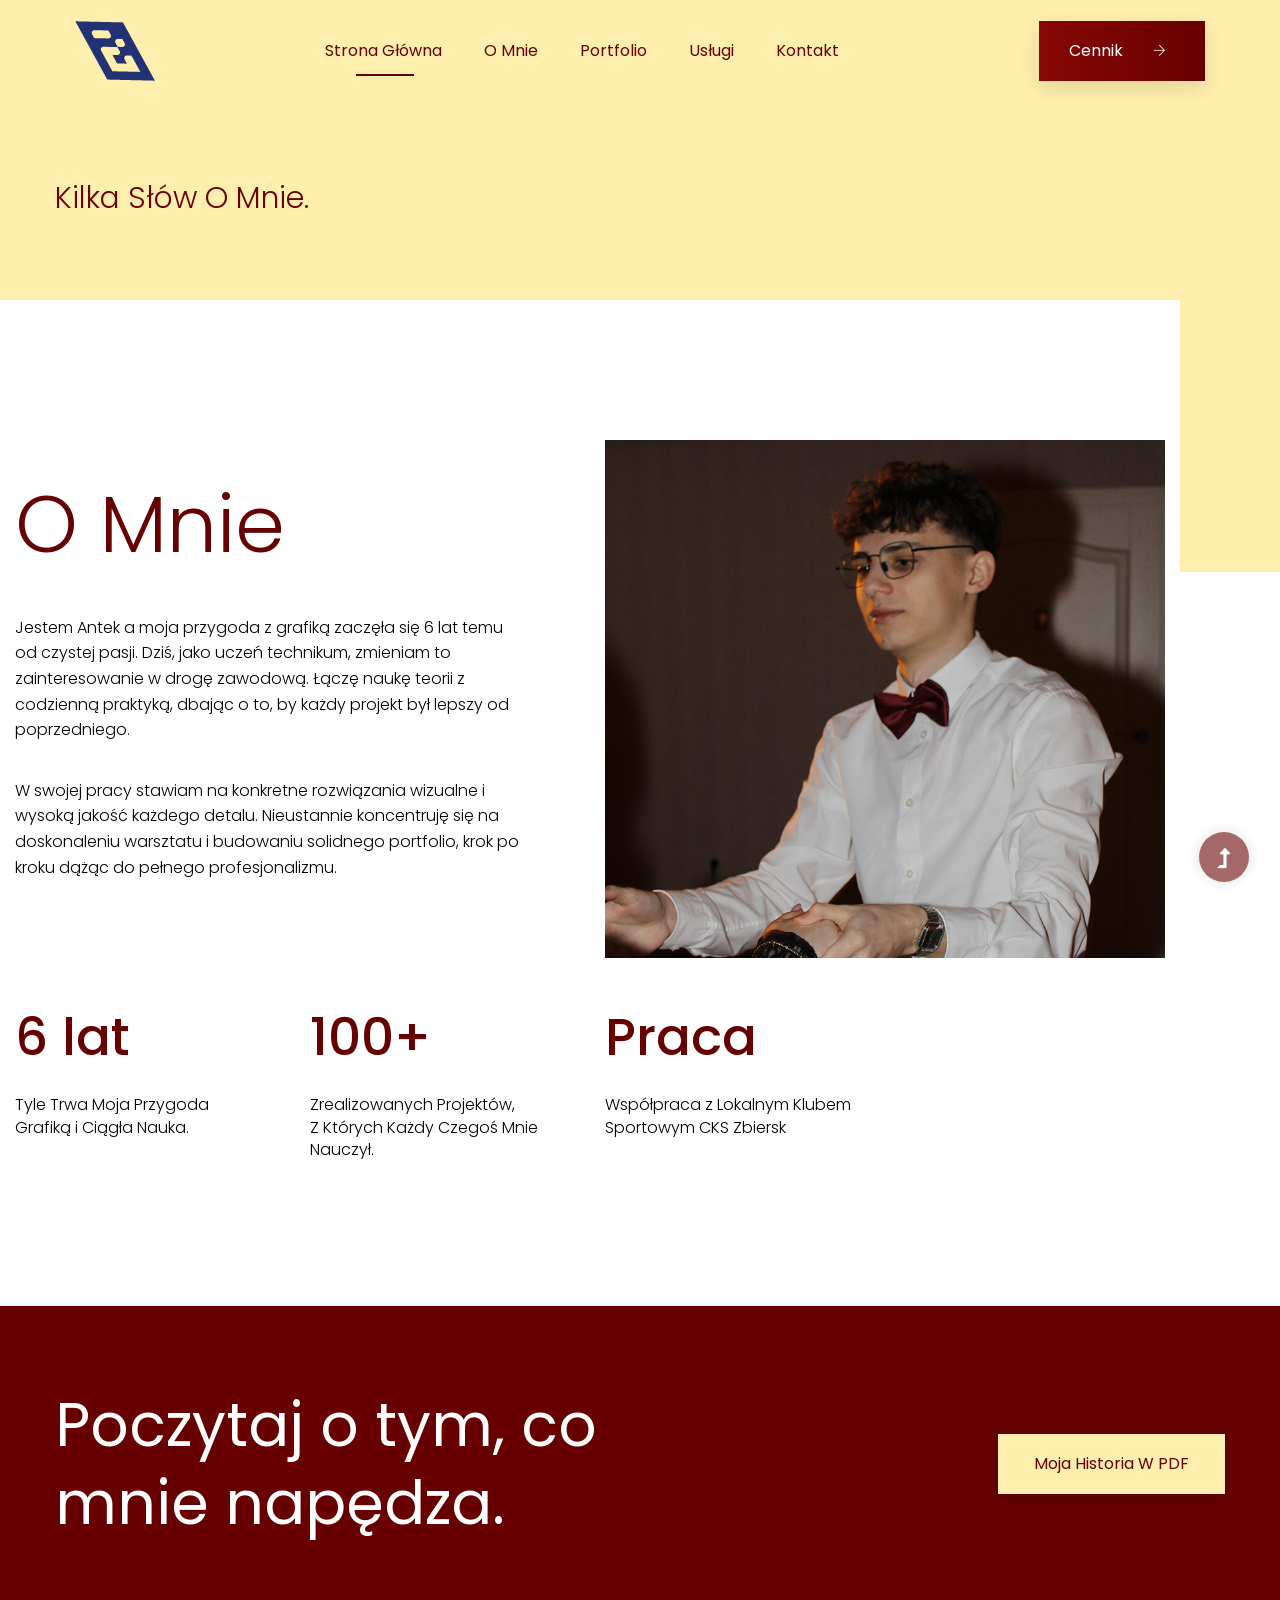
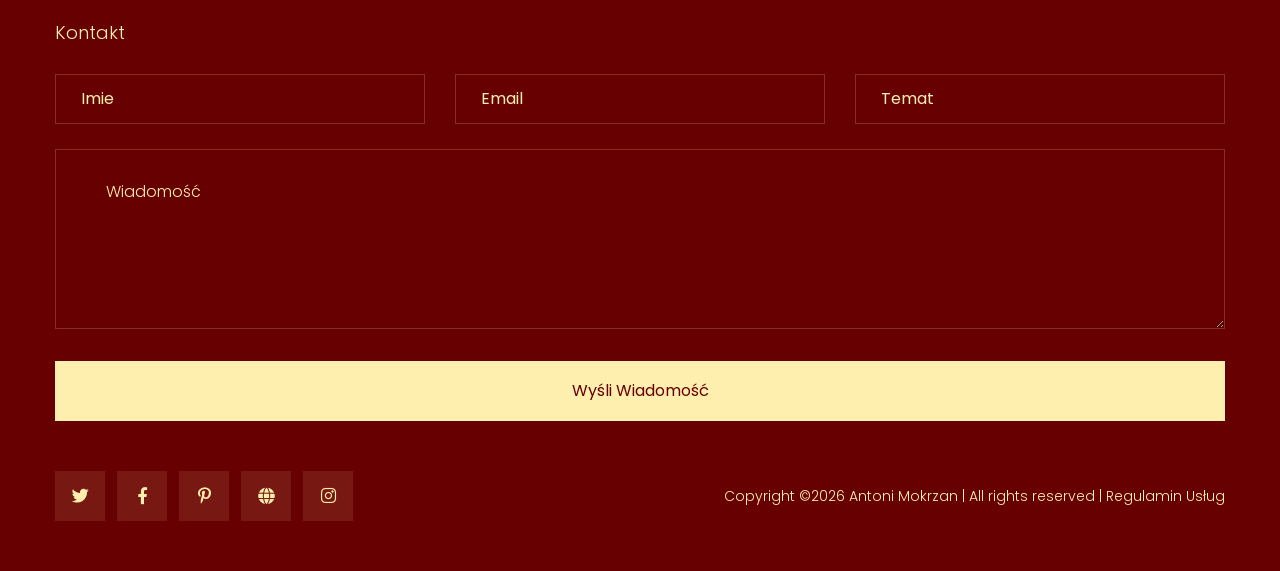
==== commit 027eeaa6: "123 123" ====
--- a/about.html
+++ b/about.html
@@ -4,7 +4,7 @@
     <meta charset="utf-8">
     <meta http-equiv="x-ua-compatible" content="ie=edge">
     <title> O Mnie | Antoni Mokrzan</title>
-    <meta name="description" content="">
+    <meta name="description" content="Logo, Branding, Reklamy, Social Media">
     <meta name="viewport" content="width=device-width, initial-scale=1">
     <link rel="manifest" href="site.webmanifest">
     <link rel="shortcut icon" type="image/x-icon" href="assets/img/favicon.ico">
--- a/assets/css/gijgo.css
+++ b/assets/css/gijgo.css
@@ -140,7 +140,7 @@
 	/* text-align: ; */
 	color: rgba(0,0,0,.87);
 	padding-left: 44px;
-	border: 1px solid #dca73a;
+	border: 1px solid #1d1300;
 	/* padding: 15px 15px; */
 	/* text-align: center; */
 	width: 177px;
--- a/assets/css/style.css
+++ b/assets/css/style.css
@@ -30,12 +30,12 @@
 @import url("https://fonts.googleapis.com/css2?family=Poppins:wght@200;300;400;500;600;700;800&display=swap");
 /* line 38, C:/Users/HP/Desktop/jun-2020/283.Personal/assets/scss/_color.scss */
 .section-bg1 {
-  background: #FFEFAE;
+  background: #ff0000;
 }
 
 /* line 41, C:/Users/HP/Desktop/jun-2020/283.Personal/assets/scss/_color.scss */
 .section-bg2 {
-  background: #670000;
+  background: #f80000;
 }
 
 /* line 49, C:/Users/HP/Desktop/jun-2020/283.Personal/assets/scss/_color.scss */
@@ -67,7 +67,7 @@
 
 /* line 80, C:/Users/HP/Desktop/jun-2020/283.Personal/assets/scss/_color.scss */
 .theme-bg {
-  background: #670000;
+  background: #000067;
 }
 
 /* line 83, C:/Users/HP/Desktop/jun-2020/283.Personal/assets/scss/_color.scss */
@@ -93,32 +93,32 @@
 
 /* line 98, C:/Users/HP/Desktop/jun-2020/283.Personal/assets/scss/_color.scss */
 .theme-color {
-  color: #670000;
+  color: #000067;
 }
 
 /* line 50, C:/Users/HP/Desktop/jun-2020/283.Personal/assets/scss/_variables.scss */
 .boxed-btn {
   background: #fff;
-  color: #670000 !important;
+  color: #000067 !important;
   display: inline-block;
   padding: 18px 44px;
   font-family: "Poppins", sans-serif;
   font-size: 14px;
   font-weight: 400;
   border: 0;
-  border: 1px solid #670000;
+  border: 1px solid #000067;
   letter-spacing: 3px;
   text-align: center;
-  color: #670000;
+  color: #000067;
   text-transform: uppercase;
   cursor: pointer;
 }
 
 /* line 67, C:/Users/HP/Desktop/jun-2020/283.Personal/assets/scss/_variables.scss */
 .boxed-btn:hover {
-  background: #670000;
+  background: #000067;
   color: #fff !important;
-  border: 1px solid #670000;
+  border: 1px solid #000067;
 }
 
 /* line 72, C:/Users/HP/Desktop/jun-2020/283.Personal/assets/scss/_variables.scss */
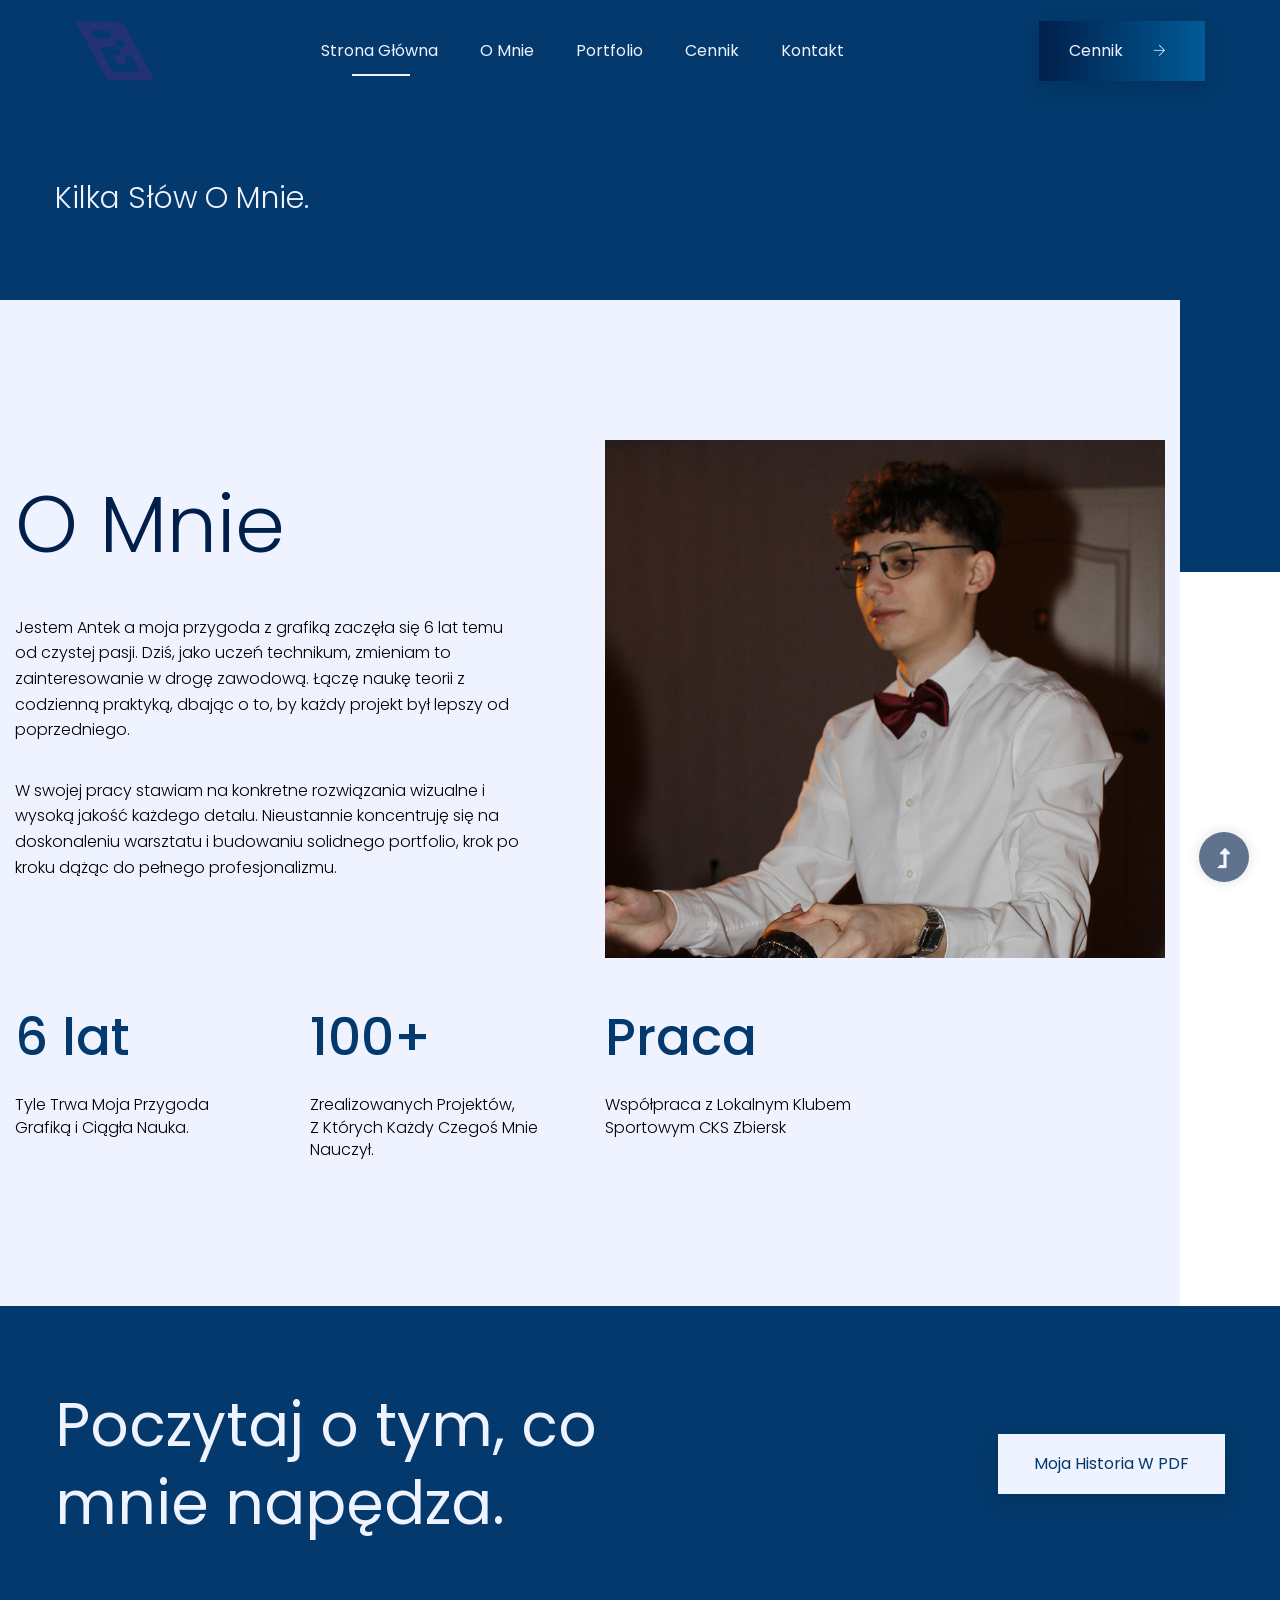
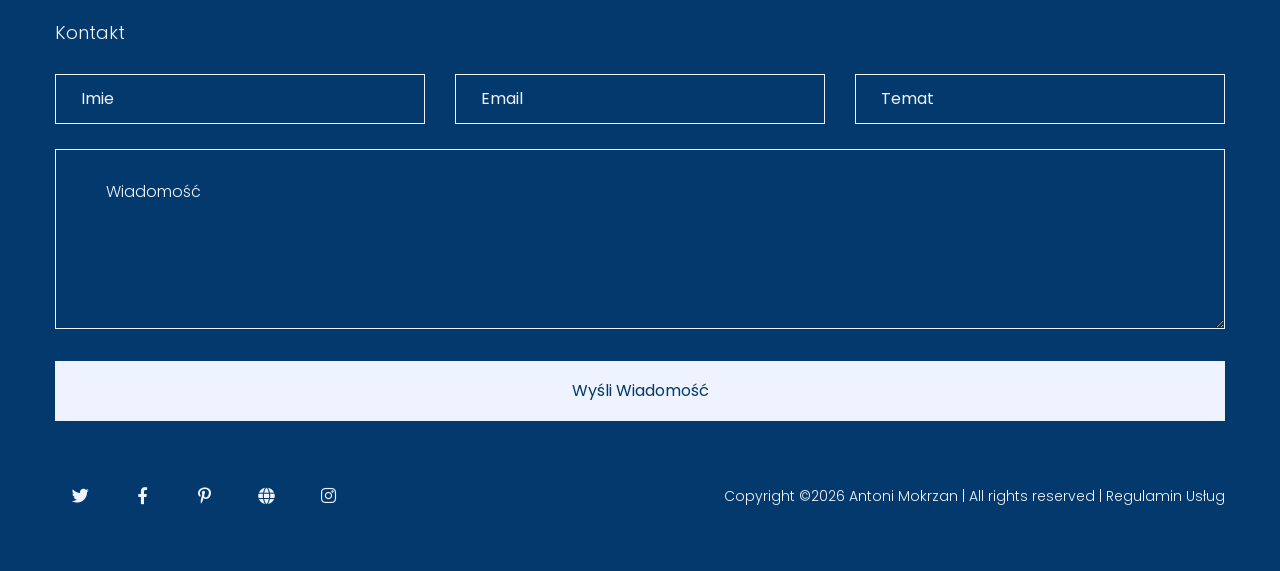
==== commit ea5ad7e7: "kjha;idha lakshbd" ====
--- a/about.html
+++ b/about.html
@@ -55,13 +55,7 @@
                                     <li class="active"><a href="index.html">Strona Główna</a></li>
                                     <li><a href="about.html">O Mnie</a></li>
                                     <li><a href="protfolio.html">Portfolio</a></li>
-                                    <li><a href="blog.html">Usługi</a>
-                                        <ul class="submenu">
-                                            <li><a href="blog.html">Dostępne Usługi</a></li>
-                                            <li><a href="blog_details.html">Cennik </a></li>
-                                            <li><a href="elements.html">Regulamin</a></li>
-                                        </ul>
-                                    </li>
+                                    <li><a href="cennik.html">Cennik</a></li>
                                     <li><a href="contact.html">Kontakt</a></li>
                                 </ul>
                             </nav>
--- a/assets/css/gijgo.css
+++ b/assets/css/gijgo.css
@@ -1,5 +1,5 @@
 .gj-button {
-    background-color: #f5f5f5;
+    background-color: #fafafa;
     border: 1px solid #ddd;
     color: #000;
     border-radius: 3px;
@@ -348,7 +348,7 @@
 .gj-picker-md [role="header"] {
     color: rgba(255, 255, 255, 0.54);
     display: flex;
-    background: #2196f3;
+    background: #67BAF4;
     align-items: baseline;
     user-select: none;
     justify-content: center;
@@ -2389,14 +2389,14 @@
 }
 
 .gj-picker-md .arrow-begin {
-    background-color: #2196f3;
+    background-color: #67BAF4;
 }
 .gj-picker-md .arrow-end {
-    border: 16px solid #2196f3;
+    border: 16px solid #67BAF4;
 }
 
 .gj-picker-md [role="body"] [role="arrow"] {
-    background-color: #2196f3;
+    background-color: #67BAF4;
 }
 
 /* Bootstrap */
--- a/assets/css/animated-headline.css
+++ b/assets/css/animated-headline.css
@@ -300,7 +300,7 @@
   transform: translateY(-50%);
   height: 90%;
   width: 1px;
-  background-color: #aebcb9;
+  background-color: #00ffc8;
 }
 .cd-headline.type .cd-words-wrapper.waiting::after {
   -webkit-animation: cd-pulse 1s infinite;
--- a/assets/css/style.css
+++ b/assets/css/style.css
@@ -30,34 +30,34 @@
 @import url("https://fonts.googleapis.com/css2?family=Poppins:wght@200;300;400;500;600;700;800&display=swap");
 /* line 38, C:/Users/HP/Desktop/jun-2020/283.Personal/assets/scss/_color.scss */
 .section-bg1 {
-  background: #ff0000;
+  background: #67BAF4;
 }
 
 /* line 41, C:/Users/HP/Desktop/jun-2020/283.Personal/assets/scss/_color.scss */
 .section-bg2 {
-  background: #f80000;
+  background: #67BAF4;
 }
 
 /* line 49, C:/Users/HP/Desktop/jun-2020/283.Personal/assets/scss/_color.scss */
 .white-bg {
-  background: #ffffff;
+  background: #EFF3FF;
 }
 
 /* line 52, C:/Users/HP/Desktop/jun-2020/283.Personal/assets/scss/_color.scss */
 .gray-bg {
-  background: #f5f5f5;
+  background: #67BAF4;
 }
 
 /*-------------Color include--------------*/
 /*-- Background color---*/
 /* line 71, C:/Users/HP/Desktop/jun-2020/283.Personal/assets/scss/_color.scss */
 .gray-bg {
-  background: #f7f7fd;
+  background: #EFF3FF;
 }
 
 /* line 74, C:/Users/HP/Desktop/jun-2020/283.Personal/assets/scss/_color.scss */
 .white-bg {
-  background: #ffffff;
+  background: #EFF3FF;
 }
 
 /* line 77, C:/Users/HP/Desktop/jun-2020/283.Personal/assets/scss/_color.scss */
@@ -67,17 +67,17 @@
 
 /* line 80, C:/Users/HP/Desktop/jun-2020/283.Personal/assets/scss/_color.scss */
 .theme-bg {
-  background: #000067;
+  background: #67BAF4;
 }
 
 /* line 83, C:/Users/HP/Desktop/jun-2020/283.Personal/assets/scss/_color.scss */
 .brand-bg {
-  background: #f1f4fa;
+  background: #EFF3FF;
 }
 
 /* line 86, C:/Users/HP/Desktop/jun-2020/283.Personal/assets/scss/_color.scss */
 .testimonial-bg {
-  background: #f9fafc;
+  background: #EFF3FF;
 }
 
 /*--- color------*/
@@ -88,37 +88,37 @@
 
 /* line 95, C:/Users/HP/Desktop/jun-2020/283.Personal/assets/scss/_color.scss */
 .black-color {
-  color: #16161a;
+  color: #EFF3FF;
 }
 
 /* line 98, C:/Users/HP/Desktop/jun-2020/283.Personal/assets/scss/_color.scss */
 .theme-color {
-  color: #000067;
+  color: #EFF3FF;
 }
 
 /* line 50, C:/Users/HP/Desktop/jun-2020/283.Personal/assets/scss/_variables.scss */
 .boxed-btn {
-  background: #fff;
-  color: #000067 !important;
+  background: #EFF3FF;
+  color: #EFF3FF !important;
   display: inline-block;
   padding: 18px 44px;
   font-family: "Poppins", sans-serif;
   font-size: 14px;
   font-weight: 400;
   border: 0;
-  border: 1px solid #000067;
+  border: 1px solid #EFF3FF;
   letter-spacing: 3px;
   text-align: center;
-  color: #000067;
+  color: #EFF3FF;
   text-transform: uppercase;
   cursor: pointer;
 }
 
 /* line 67, C:/Users/HP/Desktop/jun-2020/283.Personal/assets/scss/_variables.scss */
 .boxed-btn:hover {
-  background: #000067;
-  color: #fff !important;
-  border: 1px solid #000067;
+  background: #EFF3FF;
+  color: #EFF3FF !important;
+  border: 1px solid #EFF3FF;
 }
 
 /* line 72, C:/Users/HP/Desktop/jun-2020/283.Personal/assets/scss/_variables.scss */
@@ -215,7 +215,7 @@
 h5,
 h6 {
   font-family: "Poppins", sans-serif;
-  color: #670000;
+  color: #EFF3FF;
   margin-top: 0px;
   font-style: normal;
   font-weight: 400;
@@ -295,12 +295,12 @@
 
 /* line 74, C:/Users/HP/Desktop/jun-2020/283.Personal/assets/scss/_common.scss */
 a {
-  color: #635c5c;
+  color: #EFF3FF;
 }
 
 /* line 77, C:/Users/HP/Desktop/jun-2020/283.Personal/assets/scss/_common.scss */
 a:hover {
-  color: #fff;
+  color: #EFF3FF;
 }
 
 /* line 80, C:/Users/HP/Desktop/jun-2020/283.Personal/assets/scss/_common.scss */
@@ -314,7 +314,7 @@
 /* line 86, C:/Users/HP/Desktop/jun-2020/283.Personal/assets/scss/_common.scss */
 a,
 button {
-  color: #fff;
+  color: #EFF3FF;
   outline: medium none;
 }
 
@@ -364,7 +364,7 @@
 
 /* line 124, C:/Users/HP/Desktop/jun-2020/283.Personal/assets/scss/_common.scss */
 hr {
-  border-bottom: 1px solid #eceff8;
+  border-bottom: 1px solid #EFF3FF;
   border-top: 0 none;
   margin: 30px 0;
   padding: 0;
@@ -378,7 +378,7 @@
 
 /* line 135, C:/Users/HP/Desktop/jun-2020/283.Personal/assets/scss/_common.scss */
 .theme-overlay::before {
-  background: #1696e7 none repeat scroll 0 0;
+  background: #EFF3FF none repeat scroll 0 0;
   content: "";
   height: 100%;
   left: 0;
@@ -415,7 +415,7 @@
 .overlay2::before {
   position: absolute;
   content: "";
-  background-color: #2E2200;
+  background-color: #EFF3FF;
   top: 0;
   left: 0;
   width: 100%;
@@ -432,7 +432,7 @@
 
 /* line 180, C:/Users/HP/Desktop/jun-2020/283.Personal/assets/scss/_common.scss */
 .separator {
-  border-top: 1px solid #f2f2f2;
+  border-top: 1px solid #EFF3FF;
 }
 
 /* line 184, C:/Users/HP/Desktop/jun-2020/283.Personal/assets/scss/_common.scss */
@@ -457,12 +457,12 @@
 /* owl-carousel button style */
 /* line 196, C:/Users/HP/Desktop/jun-2020/283.Personal/assets/scss/_common.scss */
 .owl-carousel .owl-nav div {
-  background: rgba(255, 255, 255, 0.8) none repeat scroll 0 0;
+  background: #EFF3FF none repeat scroll 0 0;
   height: 40px;
   left: 20px;
   line-height: 40px;
   font-size: 22px;
-  color: #646464;
+  color: #EFF3FF;
   opacity: 1;
   visibility: visible;
   position: absolute;
@@ -501,8 +501,8 @@
 
 /* line 238, C:/Users/HP/Desktop/jun-2020/283.Personal/assets/scss/_common.scss */
 .owl-carousel:hover .owl-nav div:hover {
-  color: #fff;
-  background: #ff3500;
+  color: #EFF3FF;
+  background: #EFF3FF;
 }
 
 /* line 248, C:/Users/HP/Desktop/jun-2020/283.Personal/assets/scss/_common.scss */
@@ -512,19 +512,19 @@
   text-transform: capitalize;
   border-radius: 0px;
   cursor: pointer;
-  color: #fff;
+  color: #EFF3FF;
   display: inline-block;
   font-size: 16px;
   background-size: 200%;
   transition: 0.6s;
   box-shadow: 0px 7px 21px 0px rgba(0, 0, 0, 0.12);
-  background-image: linear-gradient(to left, #670000, #880707, #670000);
+  background-image: linear-gradient(to left, #005b96, #011f4b, #005b96);
   background-position: right;
 }
 
 /* line 262, C:/Users/HP/Desktop/jun-2020/283.Personal/assets/scss/_common.scss */
 .btn i {
-  color: #ffffff;
+  color: #EFF3FF;
   font-size: 13px;
   font-weight: 500;
   position: relative;
@@ -575,41 +575,41 @@
 /* line 303, C:/Users/HP/Desktop/jun-2020/283.Personal/assets/scss/_common.scss */
 .white-btn {
   padding: 18px 36px;
-  background: #FFEFAE;
-  color: #670000 !important;
+  background: #EFF3FF;
+  color: #03396c !important;
 }
 
 /* line 307, C:/Users/HP/Desktop/jun-2020/283.Personal/assets/scss/_common.scss */
 .white-btn::before {
-  background: #670000;
-  color: #fff !important;
+  background: #EFF3FF;
+  color: #03396c !important;
 }
 
 /* line 312, C:/Users/HP/Desktop/jun-2020/283.Personal/assets/scss/_common.scss */
 .black-btn {
   padding: 14px 35px;
-  background: #000;
+  background: #EFF3FF;
   display: inline-block;
 }
 
 /* line 316, C:/Users/HP/Desktop/jun-2020/283.Personal/assets/scss/_common.scss */
 .black-btn::before {
-  background: #331391;
+  background: #EFF3FF;
 }
 
 /* line 320, C:/Users/HP/Desktop/jun-2020/283.Personal/assets/scss/_common.scss */
 .borders-btn {
   padding: 10px 64px;
   background: none;
-  border: 1px solid #FD8F5F;
+  border: 1px solid #EFF3FF;
   display: inline-block;
-  color: #FD8F5F;
+  color: #03396c;
   border-radius: 30px;
 }
 
 /* line 330, C:/Users/HP/Desktop/jun-2020/283.Personal/assets/scss/_common.scss */
 .cal-btn i {
-  color: #09cc7f !important;
+  color: #EFF3FF !important;
   font-size: 31px;
   font-weight: 300;
   margin-right: 10px;
@@ -617,7 +617,7 @@
 
 /* line 336, C:/Users/HP/Desktop/jun-2020/283.Personal/assets/scss/_common.scss */
 .cal-btn > p {
-  color: #072366 !important;
+  color: #EFF3FF !important;
   font-weight: 700;
   font-size: 16px;
   display: inline-block;
@@ -626,14 +626,14 @@
   top: -7px;
 }
 
-/* line 348, C:/Users/HP/Desktop/jun-2020/283.Personal/assets/scss/_common.scss */
+/* przcisk wyślij */ 
 .submit-btn2 {
-  background: #FFEFAE;
+  background: #EFF3FF;
   width: 100%;
   height: 60px;
   padding: 10px 20px;
   border: 0;
-  color: #670000;
+  color: #03396c;
   text-transform: capitalize;
   cursor: pointer;
   font-size: 16px;
@@ -642,8 +642,8 @@
 
 /* line 361, C:/Users/HP/Desktop/jun-2020/283.Personal/assets/scss/_common.scss */
 .border-btn {
-  border: 1px solid #FD8F5F;
-  color: #FD8F5F;
+  border: 1px solid #03396c;
+  color: #03396c;
   background: none;
   border-radius: 30px;
   text-transform: capitalize;
@@ -666,7 +666,7 @@
 .border-btn i {
   font-size: 16px;
   margin-right: 10px;
-  color: #670000;
+  color: #EFF3FF;
   -webkit-transition: 0.3s;
   -moz-transition: 0.3s;
   -o-transition: 0.3s;
@@ -689,7 +689,7 @@
   top: 0;
   width: 101%;
   height: 101%;
-  background: #FD8F5F;
+  background: #EFF3FF;
   z-index: -1;
   transition: transform 0.5s;
   transition-timing-function: ease;
@@ -703,7 +703,7 @@
 .border-btn:hover::before {
   transform: scaleY(1);
   border: 1px solid transparent;
-  color: #fff;
+  color: #EFF3FF;
 }
 
 /* line 418, C:/Users/HP/Desktop/jun-2020/283.Personal/assets/scss/_common.scss */
@@ -730,19 +730,19 @@
 /* button style */
 /* line 438, C:/Users/HP/Desktop/jun-2020/283.Personal/assets/scss/_common.scss */
 .breadcrumb > .active {
-  color: #888;
+  color: #011f4b;
 }
 
 /* scrollUp */
 /* line 442, C:/Users/HP/Desktop/jun-2020/283.Personal/assets/scss/_common.scss */
-#scrollUp, #back-top {
-  background: #670000;
+#scrollUp, #back-top { 
+  background: #011f4b;
   height: 50px;
   width: 50px;
   right: 31px;
   bottom: 18px;
   position: fixed;
-  color: #fff;
+  color: #011f4b;
   font-size: 20px;
   text-align: center;
   border-radius: 50%;
@@ -766,7 +766,7 @@
 
 /* line 466, C:/Users/HP/Desktop/jun-2020/283.Personal/assets/scss/_common.scss */
 #scrollUp:hover {
-  color: #fff;
+  color: #011f4b;
 }
 
 /* Sticky*/
@@ -783,7 +783,7 @@
   -webkit-animation: 300ms ease-in-out 0s normal none 1 running fadeInDown;
   animation: 300ms ease-in-out 0s normal none 1 running fadeInDown;
   -webkit-box-shadow: 0 10px 15px rgba(25, 25, 25, 0.1);
-  background: #fff;
+  background: #EFF3FF;
 }
 
 /* Sticky end */
@@ -2487,7 +2487,7 @@
 /* 20. preloader */
 /* line 617, C:/Users/HP/Desktop/jun-2020/283.Personal/assets/scss/_common.scss */
 .preloader {
-  background-color: #f7f7f7;
+  background-color: #011f4b;
   width: 100%;
   height: 100%;
   position: fixed;
@@ -2509,7 +2509,7 @@
   position: relative;
   border-style: solid;
   border-width: 1px;
-  border-top-color: #670000;
+  border-top-color: #EFF3FF;
   border-bottom-color: transparent;
   border-left-color: transparent;
   border-right-color: transparent;
@@ -2517,7 +2517,7 @@
   border-radius: 50%;
   -webkit-box-shadow: 0 1px 5px 0 rgba(35, 181, 185, 0.15);
   box-shadow: 0 1px 5px 0 rgba(35, 181, 185, 0.15);
-  background-color: #fff;
+  background-color: #EFF3FF;
   -webkit-animation: zoom 2000ms infinite ease;
   animation: zoom 2000ms infinite ease;
   -webkit-transition: .6s;
@@ -2527,7 +2527,7 @@
 
 /* line 655, C:/Users/HP/Desktop/jun-2020/283.Personal/assets/scss/_common.scss */
 .preloader .preloader-circle2 {
-  border-top-color: #0078ff;
+  border-top-color: #EFF3FF;
 }
 
 /* line 658, C:/Users/HP/Desktop/jun-2020/283.Personal/assets/scss/_common.scss */
@@ -2557,7 +2557,7 @@
 /* line 679, C:/Users/HP/Desktop/jun-2020/283.Personal/assets/scss/_common.scss */
 .preloader .pere-text strong {
   font-weight: 800;
-  color: #dca73a;
+  color: #03396c;
   text-transform: uppercase;
 }
 
@@ -2992,12 +2992,12 @@
 
 /* line 937, C:/Users/HP/Desktop/jun-2020/283.Personal/assets/scss/_common.scss */
 .section-tittle p {
-  color: #7a8290;
+  color: #03396c;
 }
 
 /* line 940, C:/Users/HP/Desktop/jun-2020/283.Personal/assets/scss/_common.scss */
 .section-tittle > span {
-  color: #140C40;
+  color: #011f4b;
   font-size: 20px;
   font-weight: 400;
   margin-bottom: 22px;
@@ -3022,7 +3022,7 @@
   font-weight: 300;
   line-height: 1.4;
   margin-bottom: 22px;
-  color: #670000;
+  color: #011f4b;
 }
 
 @media only screen and (min-width: 992px) and (max-width: 1199px) {
@@ -3056,12 +3056,12 @@
 
 /* line 979, C:/Users/HP/Desktop/jun-2020/283.Personal/assets/scss/_common.scss */
 .section-tittle2 p {
-  color: #fff;
+  color: #03396c;
 }
 
 /* line 982, C:/Users/HP/Desktop/jun-2020/283.Personal/assets/scss/_common.scss */
 .section-tittle2 h2 {
-  color: #fff;
+  color: #EFF3FF;
   font-size: 80px;
   font-weight: 300;
 }
@@ -3075,7 +3075,7 @@
 
 /* line 992, C:/Users/HP/Desktop/jun-2020/283.Personal/assets/scss/_common.scss */
 .small-tittle h4 {
-  color: #FFEFAE;
+  color: #EFF3FF;
   font-size: 18px;
   font-weight: 300;
 }
@@ -3098,12 +3098,12 @@
 /*-------------   Color Variable  --------------*/
 /* line 38, C:/Users/HP/Desktop/jun-2020/283.Personal/assets/scss/_color.scss */
 .section-bg1 {
-  background: #FFEFAE;
+  background: #006eff;
 }
 
 /* line 41, C:/Users/HP/Desktop/jun-2020/283.Personal/assets/scss/_color.scss */
 .section-bg2 {
-  background: #670000;
+  background: #ff008c;
 }
 
 /* line 49, C:/Users/HP/Desktop/jun-2020/283.Personal/assets/scss/_color.scss */
@@ -3135,7 +3135,7 @@
 
 /* line 80, C:/Users/HP/Desktop/jun-2020/283.Personal/assets/scss/_color.scss */
 .theme-bg {
-  background: #670000;
+  background: #065B98;
 }
 
 /* line 83, C:/Users/HP/Desktop/jun-2020/283.Personal/assets/scss/_color.scss */
@@ -3145,7 +3145,7 @@
 
 /* line 86, C:/Users/HP/Desktop/jun-2020/283.Personal/assets/scss/_color.scss */
 .testimonial-bg {
-  background: #f9fafc;
+  background: #5890ff;
 }
 
 /*--- color------*/
@@ -3161,7 +3161,7 @@
 
 /* line 98, C:/Users/HP/Desktop/jun-2020/283.Personal/assets/scss/_color.scss */
 .theme-color {
-  color: #670000;
+  color: #6497b1;
 }
 
 /* line 5, C:/Users/HP/Desktop/jun-2020/283.Personal/assets/scss/_headerMenu.scss */
@@ -3253,7 +3253,7 @@
 
 /* line 54, C:/Users/HP/Desktop/jun-2020/283.Personal/assets/scss/_headerMenu.scss */
 .header-area .menu-wrapper .main-menu ul li a {
-  color: #670000;
+  color: #EFF3FF;
   font-weight: 400;
   padding: 39px 19px;
   display: block;
@@ -3279,7 +3279,7 @@
   content: "";
   width: 58px;
   height: 2px;
-  background: #670000;
+  background: #EFF3FF;
   bottom: 26px;
   margin: 0 auto;
   left: 3px;
@@ -3288,7 +3288,7 @@
 
 /* line 80, C:/Users/HP/Desktop/jun-2020/283.Personal/assets/scss/_headerMenu.scss */
 .header-area .menu-wrapper .main-menu ul li:hover > a {
-  color: #670000;
+  color: #EFF3FF;
 }
 
 /* line 84, C:/Users/HP/Desktop/jun-2020/283.Personal/assets/scss/_headerMenu.scss */
@@ -3302,7 +3302,7 @@
 .header-area .menu-wrapper .main-menu ul ul.submenu {
   position: absolute;
   width: 170px;
-  background: #670000;
+  background: #03396c;
   left: 0;
   top: 90%;
   visibility: hidden;
@@ -3325,19 +3325,19 @@
 .header-area .menu-wrapper .main-menu ul ul.submenu > li > a {
   padding: 6px 10px !important;
   font-size: 16px;
-  color: #fdfdfd;
+  color: #EFF3FF;
 }
 
 /* line 109, C:/Users/HP/Desktop/jun-2020/283.Personal/assets/scss/_headerMenu.scss */
 .header-area .menu-wrapper .main-menu ul ul.submenu > li > a:hover {
-  color: #fff;
+  color: #03396c;
   background: none;
   padding-left: 13px !important;
 }
 
 /* line 127, C:/Users/HP/Desktop/jun-2020/283.Personal/assets/scss/_headerMenu.scss */
 .header-sticky.sticky-bar {
-  background: #fff;
+  background: #03396c;
 }
 
 /* line 133, C:/Users/HP/Desktop/jun-2020/283.Personal/assets/scss/_headerMenu.scss */
@@ -3387,7 +3387,7 @@
 
 /* line 165, C:/Users/HP/Desktop/jun-2020/283.Personal/assets/scss/_headerMenu.scss */
 .mobile_menu .slicknav_menu .slicknav_btn .slicknav_icon-bar {
-  background-color: #670000 !important;
+  background-color: #EFF3FF !important;
 }
 
 /* line 169, C:/Users/HP/Desktop/jun-2020/283.Personal/assets/scss/_headerMenu.scss */
@@ -3398,7 +3398,7 @@
 /* line 172, C:/Users/HP/Desktop/jun-2020/283.Personal/assets/scss/_headerMenu.scss */
 .mobile_menu .slicknav_menu .slicknav_nav a:hover {
   background: transparent;
-  color: #670000;
+  color: #EFF3FF;
 }
 
 /* line 176, C:/Users/HP/Desktop/jun-2020/283.Personal/assets/scss/_headerMenu.scss */
@@ -3448,9 +3448,9 @@
   }
 }
 
-/* line 23, C:/Users/HP/Desktop/jun-2020/283.Personal/assets/scss/_h1-hero.scss */
+/* line 23, C:/Users/HP/Desktop/jun-2020/283.Personal/assets/scss/_h1-hero.scss *//*KOLOR TLA HEADER */
 .slider-area {
-  background: #FFEFAE;
+  background: #03396c;
 }
 
 /* line 25, C:/Users/HP/Desktop/jun-2020/283.Personal/assets/scss/_h1-hero.scss */
@@ -3481,7 +3481,7 @@
 
 /* line 36, C:/Users/HP/Desktop/jun-2020/283.Personal/assets/scss/_h1-hero.scss */
 .slider-area .hero__caption p {
-  color: #670000;
+  color: #EFF3FF;
   font-size: 30px;
   font-weight: 300;
   padding-right: 50px;
@@ -3531,13 +3531,13 @@
 
 /* line 63, C:/Users/HP/Desktop/jun-2020/283.Personal/assets/scss/_h1-hero.scss */
 .slider-area .hero__caption p a {
-  color: #670000;
+  color: #EFF3FF;
   text-decoration: underline !important;
 }
 
-/* line 66, C:/Users/HP/Desktop/jun-2020/283.Personal/assets/scss/_h1-hero.scss */
+/* REKLAMA/SOCIAL */
 .slider-area .hero__caption p a b {
-  color: #670000;
+  color: #EFF3FF;
   text-decoration: underline !important;
 }
 
@@ -3546,12 +3546,12 @@
   text-decoration: underline;
 }
 
-/* line 76, C:/Users/HP/Desktop/jun-2020/283.Personal/assets/scss/_h1-hero.scss */
+/* ANTONI*/ 
 .slider-area .hero__caption h1 {
   font-size: 280px;
   font-weight: 300;
   text-transform: uppercase;
-  color: #670000;
+  color: #EFF3FF;
   line-height: 1;
   margin-bottom: 39px;
   margin-bottom: 39px;
@@ -3589,7 +3589,7 @@
 
 /* line 99, C:/Users/HP/Desktop/jun-2020/283.Personal/assets/scss/_h1-hero.scss */
 .slider-area .hero__caption span {
-  color: #31ff7a;
+  color: #03396c;
   font-size: 60px;
   line-height: 1.2;
   font-weight: 400;
@@ -3620,7 +3620,7 @@
 .hero-overly::before {
   position: absolute;
   content: "";
-  background-color: rgba(0, 1, 2, 0.4);
+  background-color: #EFF3FF;
   width: 100%;
   height: 100%;
   left: 0;
@@ -3642,7 +3642,7 @@
 
 /* line 148, C:/Users/HP/Desktop/jun-2020/283.Personal/assets/scss/_h1-hero.scss */
 .hero-area2 {
-  background: #FFEFAE;
+  background: #03396c;
   height: 300px;
 }
 
@@ -3681,9 +3681,9 @@
   }
 }
 
-/* line 1, C:/Users/HP/Desktop/jun-2020/283.Personal/assets/scss/_about.scss */
+/* TLO O MNIE */
 .about-area {
-  background: #ffff;
+  background: #EFF3FF;
   position: relative;
   margin-right: 100px;
   position: relative;
@@ -3723,7 +3723,7 @@
   content: "";
   width: 100%;
   height: 27%;
-  background: #FFEFAE;
+  background: #03396c;
   right: -100px;
   z-index: -1;
   top: 0;
@@ -3815,9 +3815,9 @@
   }
 }
 
-/* line 78, C:/Users/HP/Desktop/jun-2020/283.Personal/assets/scss/_about.scss */
+/* 6 LAT */
 .about-area .experience span {
-  color: #670000;
+  color: #03396c;
   font-size: 60px;
   margin-bottom: 18px;
   display: block;
@@ -3905,7 +3905,7 @@
 /* line 130, C:/Users/HP/Desktop/jun-2020/283.Personal/assets/scss/_about.scss */
 .about-area .about-right-cap p {
   font-size: 22px;
-  color: #140C40;
+  color: #EFF3FF;
   font-weight: 300;
   padding-right: 13px;
   line-height: 1.5;
@@ -3960,7 +3960,7 @@
 
 /* line 2, C:/Users/HP/Desktop/jun-2020/283.Personal/assets/scss/_my-about.scss */
 .may-about {
-  background: #670000;
+  background: #03396c;
 }
 
 /* line 4, C:/Users/HP/Desktop/jun-2020/283.Personal/assets/scss/_my-about.scss */
@@ -3982,7 +3982,7 @@
   -ms-flex-wrap: wrap;
   flex-wrap: wrap;
   padding: 13px 0px;
-  border-bottom: 1px solid #700F0F;
+  border-bottom: 1px solid #EFF3FF;
 }
 
 /* line 12, C:/Users/HP/Desktop/jun-2020/283.Personal/assets/scss/_my-about.scss */
@@ -3995,7 +3995,7 @@
 .may-about .single-about .tittle-experience h3 {
   font-weight: 300;
   font-size: 30px;
-  color: #FFEFAE;
+  color: #b3cde0;
   margin-bottom: 19px;
 }
 
@@ -4017,14 +4017,14 @@
 .may-about .single-about .tittle-experience p {
   font-weight: 300;
   font-size: 16px;
-  color: #fff;
+  color: #EFF3FF;
 }
 
 /* line 34, C:/Users/HP/Desktop/jun-2020/283.Personal/assets/scss/_my-about.scss */
 .may-about .single-about .experience-link a {
   font-weight: 300;
   font-size: 16px;
-  color: #FFEFAE;
+  color: #b3cde0;
 }
 
 @media (max-width: 575px) {
@@ -4041,7 +4041,7 @@
 
 /* line 2, C:/Users/HP/Desktop/jun-2020/283.Personal/assets/scss/_gallery.scss */
 .gallery-area {
-  background: #FFEFAE;
+  background: #EFF3FF;
 }
 
 /* line 4, C:/Users/HP/Desktop/jun-2020/283.Personal/assets/scss/_gallery.scss */
@@ -4124,7 +4124,7 @@
 
 /* line 50, C:/Users/HP/Desktop/jun-2020/283.Personal/assets/scss/_gallery.scss */
 .gallery-area .box .overlay .overlay-content a {
-  color: #FFEFAE;
+  color: #03396c;
   display: inline-block;
   text-align: center;
   font-size: 37px;
@@ -4175,7 +4175,7 @@
 
 /* line 2, C:/Users/HP/Desktop/jun-2020/283.Personal/assets/scss/_my-expertiese.scss */
 .our-services .single-services {
-  background: #fff;
+  background: #03396c;
   padding: 36px 46px 32px 54px;
   -webkit-transition: 0.4s;
   -moz-transition: 0.4s;
@@ -4239,12 +4239,12 @@
 
 /* line 38, C:/Users/HP/Desktop/jun-2020/283.Personal/assets/scss/_my-expertiese.scss */
 .our-services .single-services.single-services2 {
-  border: 1px solid rgba(103, 0, 0, 0.15);
+  border: 1px solid #EFF3FF;
 }
 
 /* line 14, C:/Users/HP/Desktop/jun-2020/283.Personal/assets/scss/_want-wark.scss */
 .wantToWork-area .wantToWork-caption h2 {
-  color: #fff;
+  color: #EFF3FF;
   font-size: 60px;
   font-weight: 400;
   line-height: 1.3;
@@ -4321,18 +4321,18 @@
 
 /* line 2, C:/Users/HP/Desktop/jun-2020/283.Personal/assets/scss/_footer.scss */
 .footer-wrappr {
-  background: #670000;
+  background: #03396c;
 }
 
 /* line 10, C:/Users/HP/Desktop/jun-2020/283.Personal/assets/scss/_footer.scss */
 .footer-wrappr .form-wrapper input {
-  border: 1px solid #853023;
+  border: 1px solid #EFF3FF;
   height: 50px;
   width: 100%;
   padding: 10px 25px;
   padding-right: 25px;
   padding-right: 30px;
-  color: #FFEFAE;
+  color: #EFF3FF;
   font-weight: 400;
   text-transform: capitalize;
   border-radius: 0px;
@@ -4341,7 +4341,7 @@
 
 /* line 22, C:/Users/HP/Desktop/jun-2020/283.Personal/assets/scss/_footer.scss */
 .footer-wrappr .form-wrapper input::placeholder {
-  color: #FFEFAE;
+  color: #EFF3FF;
 }
 
 /* line 25, C:/Users/HP/Desktop/jun-2020/283.Personal/assets/scss/_footer.scss */
@@ -4352,8 +4352,8 @@
 
 /* line 30, C:/Users/HP/Desktop/jun-2020/283.Personal/assets/scss/_footer.scss */
 .footer-wrappr .form-wrapper textarea {
-  color: #FFEFAE;
-  border: 1px solid #853023;
+  color: #EFF3FF;
+  border: 1px solid #EFF3FF;
   font-weight: 500;
   letter-spacing: 0px;
   text-transform: capitalize;
@@ -4387,7 +4387,7 @@
 
 /* line 50, C:/Users/HP/Desktop/jun-2020/283.Personal/assets/scss/_footer.scss */
 .footer-wrappr .form-wrapper textarea::placeholder {
-  color: #FFEFAE;
+  color: #EFF3FF;
   font-size: 16px;
   font-weight: 300;
   transition: .4s;
@@ -4401,14 +4401,14 @@
 
 /* line 60, C:/Users/HP/Desktop/jun-2020/283.Personal/assets/scss/_footer.scss */
 .footer-wrappr .form-wrapper .contact i {
-  background: #8fb569;
+  background: #EFF3FF;
   font-size: 40px;
   height: 150px;
   width: 150px;
-  color: #ffffff;
+  color: #EFF3FF;
   border-radius: 50%;
   line-height: 135px;
-  border: 10px solid #fff;
+  border: 10px solid #EFF3FF;
   -webkit-box-shadow: 0px 16px 32px 0px rgba(206, 226, 255, 0.4);
   box-shadow: 0px 16px 32px 0px rgba(206, 226, 255, 0.4);
   margin-bottom: 30px;
@@ -4429,7 +4429,7 @@
 /* line 82, C:/Users/HP/Desktop/jun-2020/283.Personal/assets/scss/_footer.scss */
 .footer-wrappr .form-wrapper input::-moz-placeholder,
 .footer-wrappr .form-wrapper input::-moz-placeholder {
-  color: #FFEFAE;
+  color: #EFF3FF;
   font-size: 16px;
   font-weight: 300;
   transition: .4s;
@@ -4457,7 +4457,7 @@
 
 /* line 109, C:/Users/HP/Desktop/jun-2020/283.Personal/assets/scss/_footer.scss */
 .footer-bottom-area .footer-copy-right p {
-  color: #FFEFAE;
+  color: #EFF3FF;
   font-weight: 300;
   font-size: 14px;
   line-height: 2;
@@ -4466,17 +4466,17 @@
 
 /* line 115, C:/Users/HP/Desktop/jun-2020/283.Personal/assets/scss/_footer.scss */
 .footer-bottom-area .footer-copy-right p i {
-  color: #FFEFAE;
+  color: #EFF3FF;
 }
 
 /* line 118, C:/Users/HP/Desktop/jun-2020/283.Personal/assets/scss/_footer.scss */
 .footer-bottom-area .footer-copy-right p a {
-  color: #FFEFAE;
+  color: #EFF3FF;
 }
 
 /* line 131, C:/Users/HP/Desktop/jun-2020/283.Personal/assets/scss/_footer.scss */
 .footer-social > a {
-  color: #FFEFAE;
+  color: #EFF3FF;
   width: 50px;
   height: 50px;
   font-size: 17px;
@@ -4484,7 +4484,7 @@
   display: inline-block;
   text-align: center;
   margin-right: 8px;
-  background: #771912;
+  background: #03396c;
 }
 
 @media only screen and (min-width: 992px) and (max-width: 1199px) {
@@ -4577,9 +4577,9 @@
 
 /* line 17, C:/Users/HP/Desktop/jun-2020/283.Personal/assets/scss/_blog_page.scss */
 .home-blog-area .home-blog-single .blog-img-cap .blog-cap {
-  background: #fff;
+  background: #EFF3FF;
   padding: 32px 29px 19px 33px;
-  border: 1px solid #f7f7f7;
+  border: 1px solid #EFF3FF;
   border-top: 0;
   -webkit-transition: 0.4s;
   -moz-transition: 0.4s;
@@ -4633,7 +4633,7 @@
 
 /* line 49, C:/Users/HP/Desktop/jun-2020/283.Personal/assets/scss/_blog_page.scss */
 .home-blog-area .home-blog-single .blog-img-cap .blog-cap h3 a:hover {
-  color: #670000;
+  color: #03396c;
 }
 
 @media only screen and (min-width: 992px) and (max-width: 1199px) {
@@ -4675,7 +4675,7 @@
 
 /* line 72, C:/Users/HP/Desktop/jun-2020/283.Personal/assets/scss/_blog_page.scss */
 .home-blog-area .home-blog-single .blog-img-cap .blog-cap .more-btn:hover {
-  color: #014b85;
+  color: #03396c;
 }
 
 /* line 84, C:/Users/HP/Desktop/jun-2020/283.Personal/assets/scss/_blog_page.scss */
@@ -4827,7 +4827,7 @@
 
 /* line 216, C:/Users/HP/Desktop/jun-2020/283.Personal/assets/scss/_blog_page.scss */
 .single-blog .single-blog-content .meta-bottom i {
-  color: #fdcb9e;
+  color: #EFF3FF;
   font-size: 13px;
   margin-right: 7px;
 }
@@ -4852,7 +4852,7 @@
   /* line 238, C:/Users/HP/Desktop/jun-2020/283.Personal/assets/scss/_blog_page.scss */
   .single-blog h4 {
     transition: all 300ms linear 0s;
-    border-bottom: 1px solid #dfdfdf;
+    border-bottom: 1px solid #EFF3FF;
     padding-bottom: 14px;
     margin-bottom: 12px;
   }
@@ -6860,7 +6860,7 @@
 /* line 285, C:/Users/HP/Desktop/jun-2020/283.Personal/assets/scss/_elements.scss */
 .genric-btn.link {
   color: #415094;
-  background: #f9f9ff;
+  background: #EFF3FF;
   text-decoration: underline;
   border: 1px solid transparent;
 }
@@ -6875,22 +6875,22 @@
 /* line 296, C:/Users/HP/Desktop/jun-2020/283.Personal/assets/scss/_elements.scss */
 .genric-btn.link-border {
   color: #415094;
-  border: 1px solid #f9f9ff;
-  background: #fff;
+  border: 1px solid #EFF3FF;
+  background: #EFF3FF;
   text-decoration: underline;
 }
 
 /* line 301, C:/Users/HP/Desktop/jun-2020/283.Personal/assets/scss/_elements.scss */
 .genric-btn.link-border:hover {
   color: #415094;
-  background: #f9f9ff;
+  background: #EFF3FF;
   border: 1px solid transparent;
 }
 
 /* line 307, C:/Users/HP/Desktop/jun-2020/283.Personal/assets/scss/_elements.scss */
 .genric-btn.disable {
   color: #222222, 0.3;
-  background: #f9f9ff;
+  background: #EFF3FF;
   border: 1px solid transparent;
   cursor: not-allowed;
 }
@@ -6955,7 +6955,7 @@
 /* line 355, C:/Users/HP/Desktop/jun-2020/283.Personal/assets/scss/_elements.scss */
 .progress-table .table-row {
   padding: 15px 0;
-  border-top: 1px solid #edf3fd;
+  border-top: 1px solid #EFF3FF;
   display: flex;
 }
 
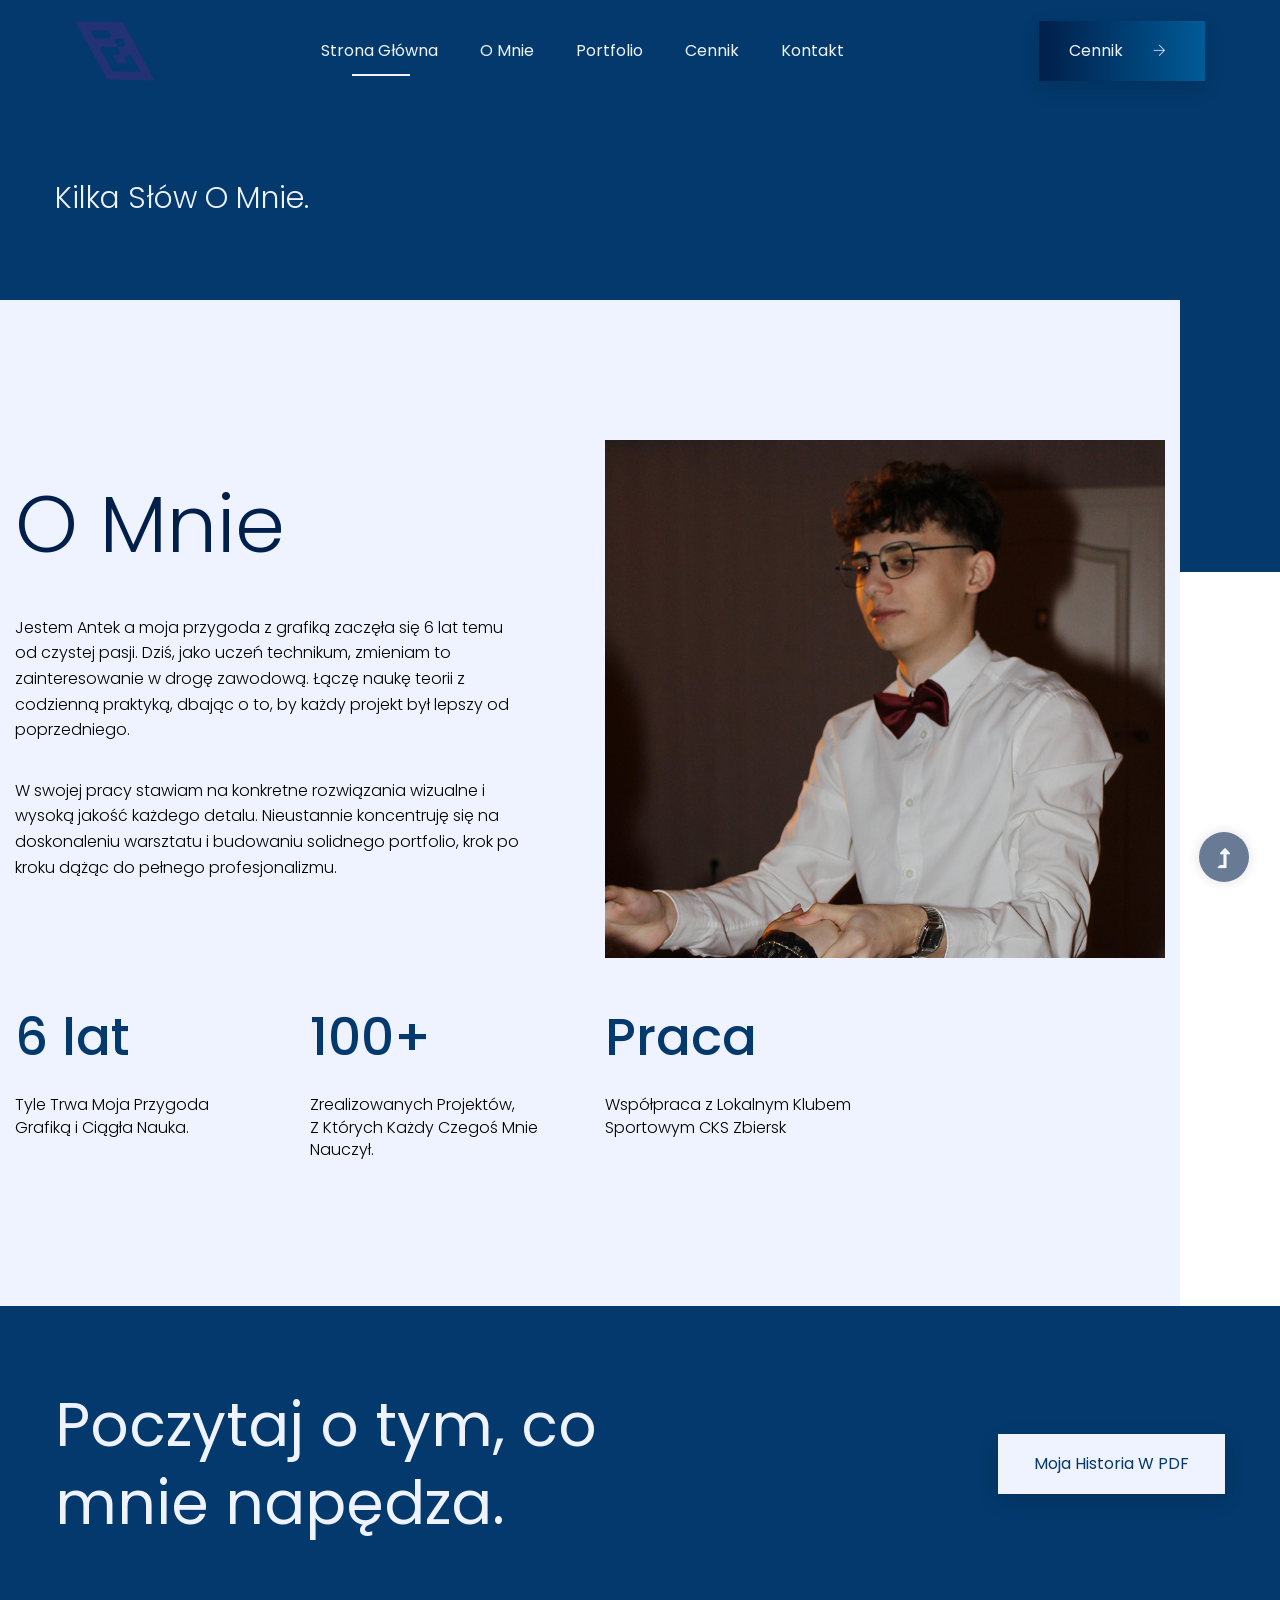
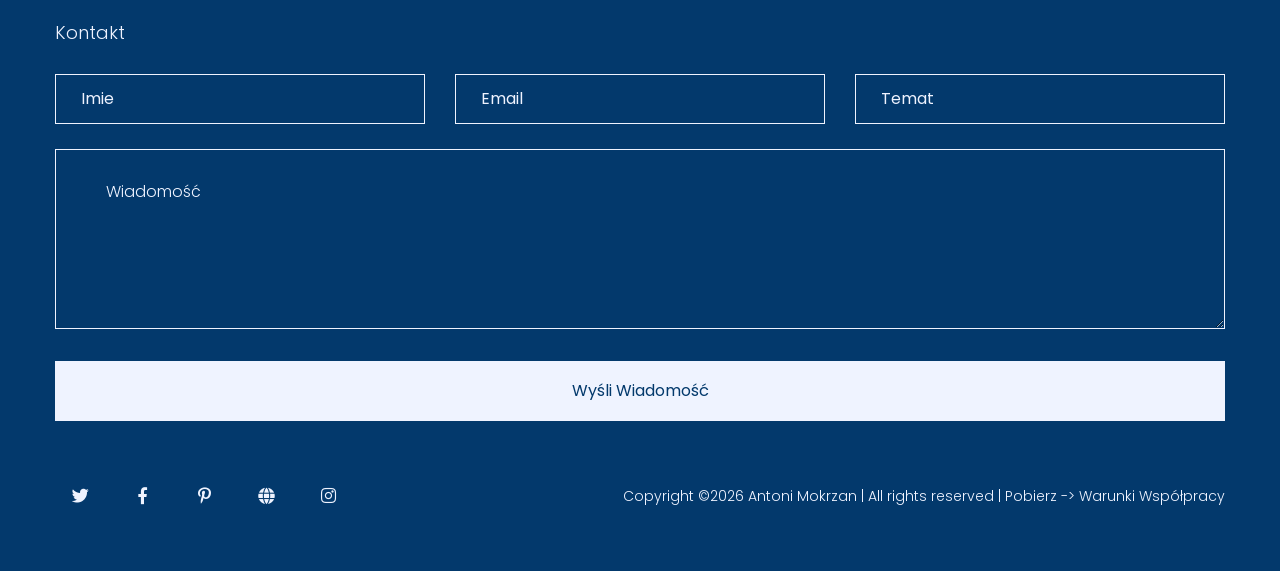
==== commit fa941ef5: "V2 V2" ====
--- a/about.html
+++ b/about.html
@@ -216,9 +216,7 @@
                             <div class="col-xl-8 col-lg-8">
                                 <div class="footer-copy-right f-right">
                                     <p>
-  Copyright &copy;<script>document.write(new Date().getFullYear());</script> Antoni Mokrzan | All rights reserved | Regulamin <a href="https://www.behance.net/AntekGrafik" target="_blank">Usług</a></p>
-                                </div>
-                            </div>
+  Copyright &copy;<script>document.write(new Date().getFullYear());</script> Antoni Mokrzan | All rights reserved | Pobierz -> <a href="assets/Dokument.pdf" download>Warunki Współpracy</a></p>
                         </div>
                     </div>
                 </div>
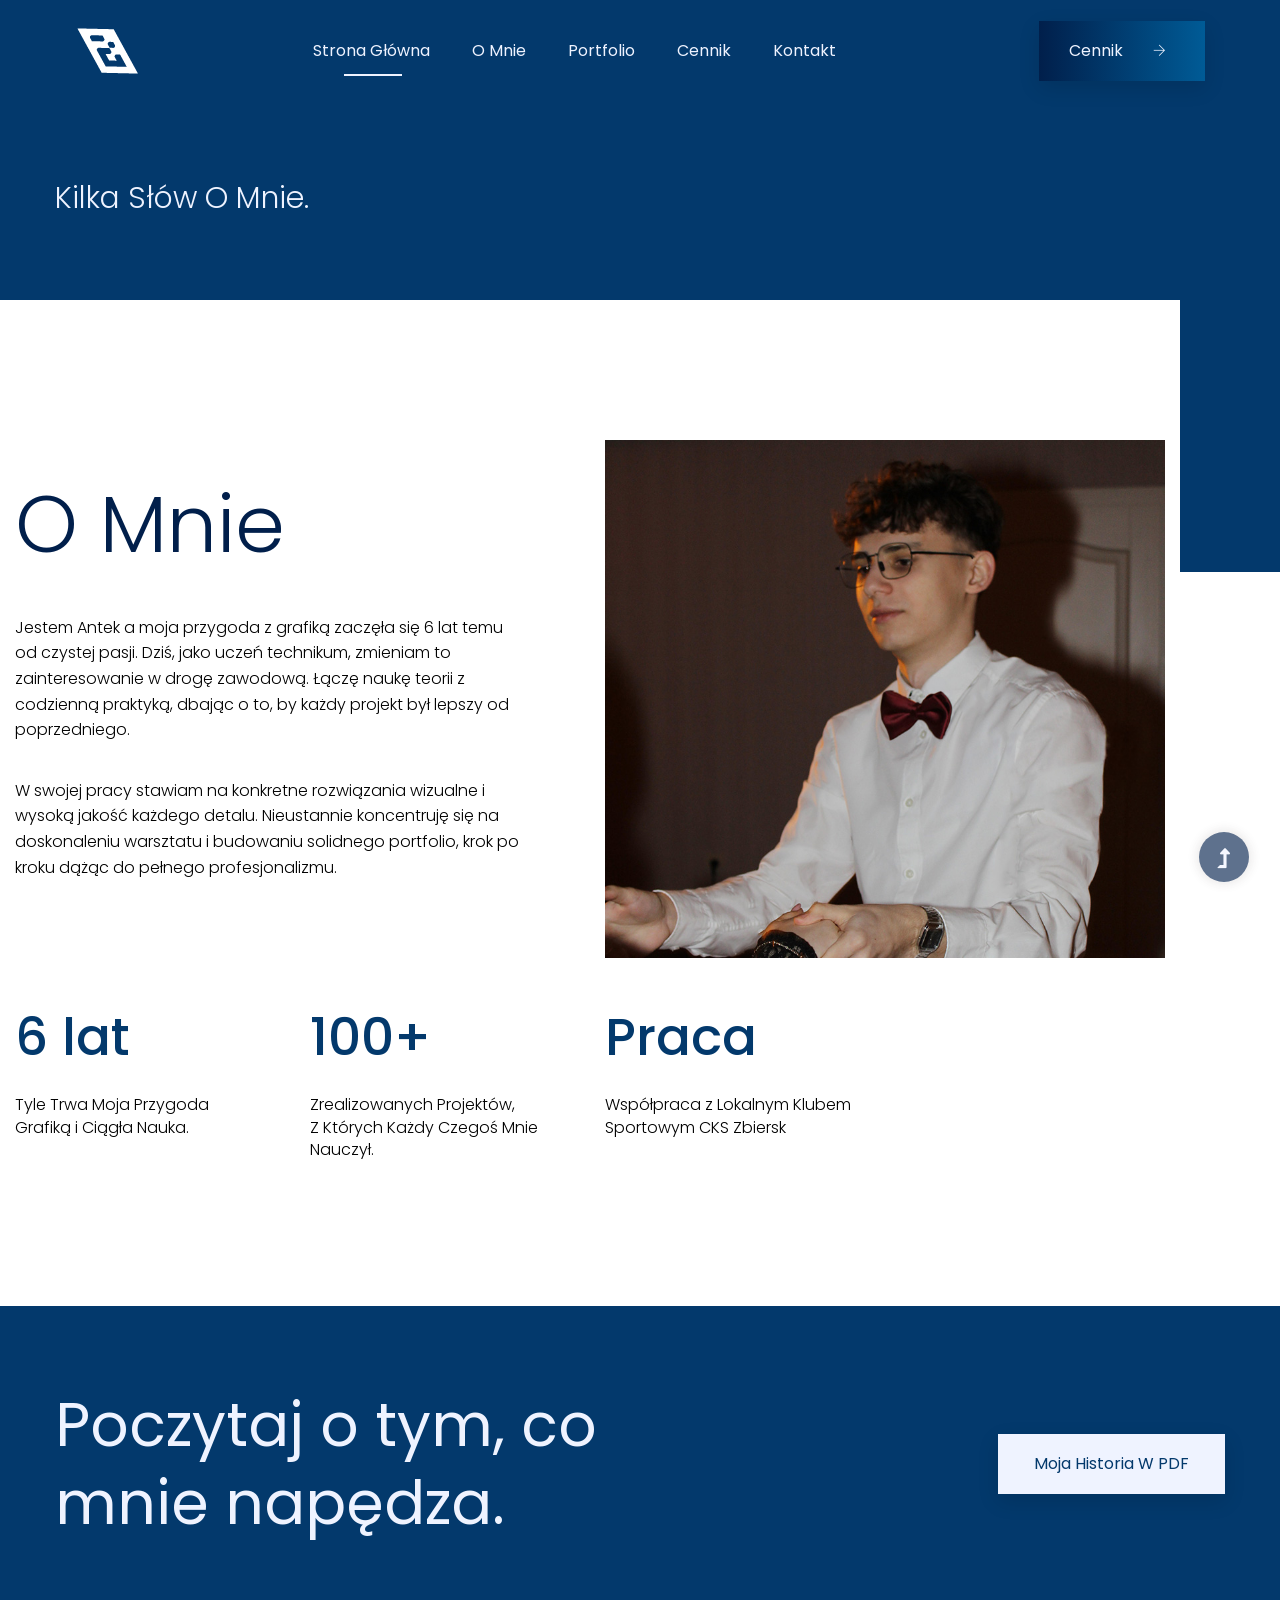
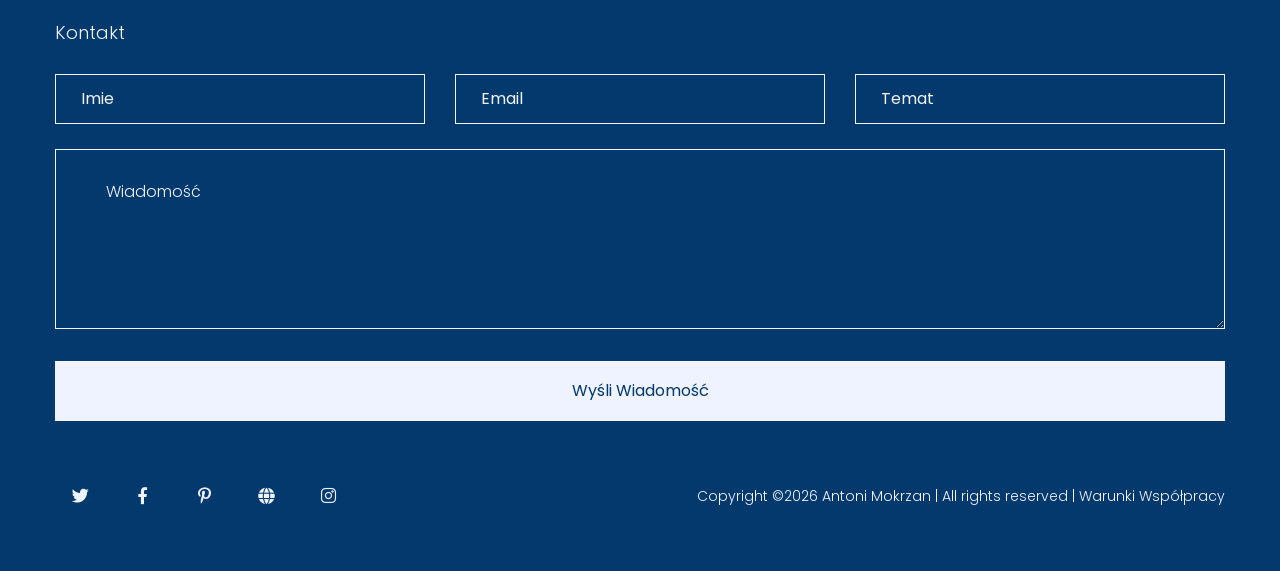
==== commit b298d68b: "123 321" ====
--- a/about.html
+++ b/about.html
@@ -216,7 +216,7 @@
                             <div class="col-xl-8 col-lg-8">
                                 <div class="footer-copy-right f-right">
                                     <p>
-  Copyright &copy;<script>document.write(new Date().getFullYear());</script> Antoni Mokrzan | All rights reserved | Pobierz -> <a href="assets/Dokument.pdf" download>Warunki Współpracy</a></p>
+  Copyright &copy;<script>document.write(new Date().getFullYear());</script> Antoni Mokrzan | All rights reserved | <a href="assets/Dokument.pdf" download>Warunki Współpracy</a></p>
                         </div>
                     </div>
                 </div>
--- a/assets/css/style.css
+++ b/assets/css/style.css
@@ -88,12 +88,12 @@
 
 /* line 95, C:/Users/HP/Desktop/jun-2020/283.Personal/assets/scss/_color.scss */
 .black-color {
-  color: #EFF3FF;
+  color: #ffffff;
 }
 
 /* line 98, C:/Users/HP/Desktop/jun-2020/283.Personal/assets/scss/_color.scss */
 .theme-color {
-  color: #EFF3FF;
+  color: #ffffff;
 }
 
 /* line 50, C:/Users/HP/Desktop/jun-2020/283.Personal/assets/scss/_variables.scss */
@@ -116,9 +116,9 @@
 
 /* line 67, C:/Users/HP/Desktop/jun-2020/283.Personal/assets/scss/_variables.scss */
 .boxed-btn:hover {
-  background: #EFF3FF;
-  color: #EFF3FF !important;
-  border: 1px solid #EFF3FF;
+  background: #ffffff;
+  color: #ffffff !important;
+  border: 1px solid #ffffff;
 }
 
 /* line 72, C:/Users/HP/Desktop/jun-2020/283.Personal/assets/scss/_variables.scss */
@@ -783,7 +783,7 @@
   -webkit-animation: 300ms ease-in-out 0s normal none 1 running fadeInDown;
   animation: 300ms ease-in-out 0s normal none 1 running fadeInDown;
   -webkit-box-shadow: 0 10px 15px rgba(25, 25, 25, 0.1);
-  background: #EFF3FF;
+  background: #ffffff;
 }
 
 /* Sticky end */
@@ -3120,7 +3120,7 @@
 /*-- Background color---*/
 /* line 71, C:/Users/HP/Desktop/jun-2020/283.Personal/assets/scss/_color.scss */
 .gray-bg {
-  background: #f7f7fd;
+  background: #ffffff;
 }
 
 /* line 74, C:/Users/HP/Desktop/jun-2020/283.Personal/assets/scss/_color.scss */
@@ -3140,7 +3140,7 @@
 
 /* line 83, C:/Users/HP/Desktop/jun-2020/283.Personal/assets/scss/_color.scss */
 .brand-bg {
-  background: #f1f4fa;
+  background: #ffffff;
 }
 
 /* line 86, C:/Users/HP/Desktop/jun-2020/283.Personal/assets/scss/_color.scss */
@@ -3683,7 +3683,7 @@
 
 /* TLO O MNIE */
 .about-area {
-  background: #EFF3FF;
+  background: #ffffff;
   position: relative;
   margin-right: 100px;
   position: relative;
@@ -4124,7 +4124,7 @@
 
 /* line 50, C:/Users/HP/Desktop/jun-2020/283.Personal/assets/scss/_gallery.scss */
 .gallery-area .box .overlay .overlay-content a {
-  color: #03396c;
+  color: #EFF3FF;
   display: inline-block;
   text-align: center;
   font-size: 37px;
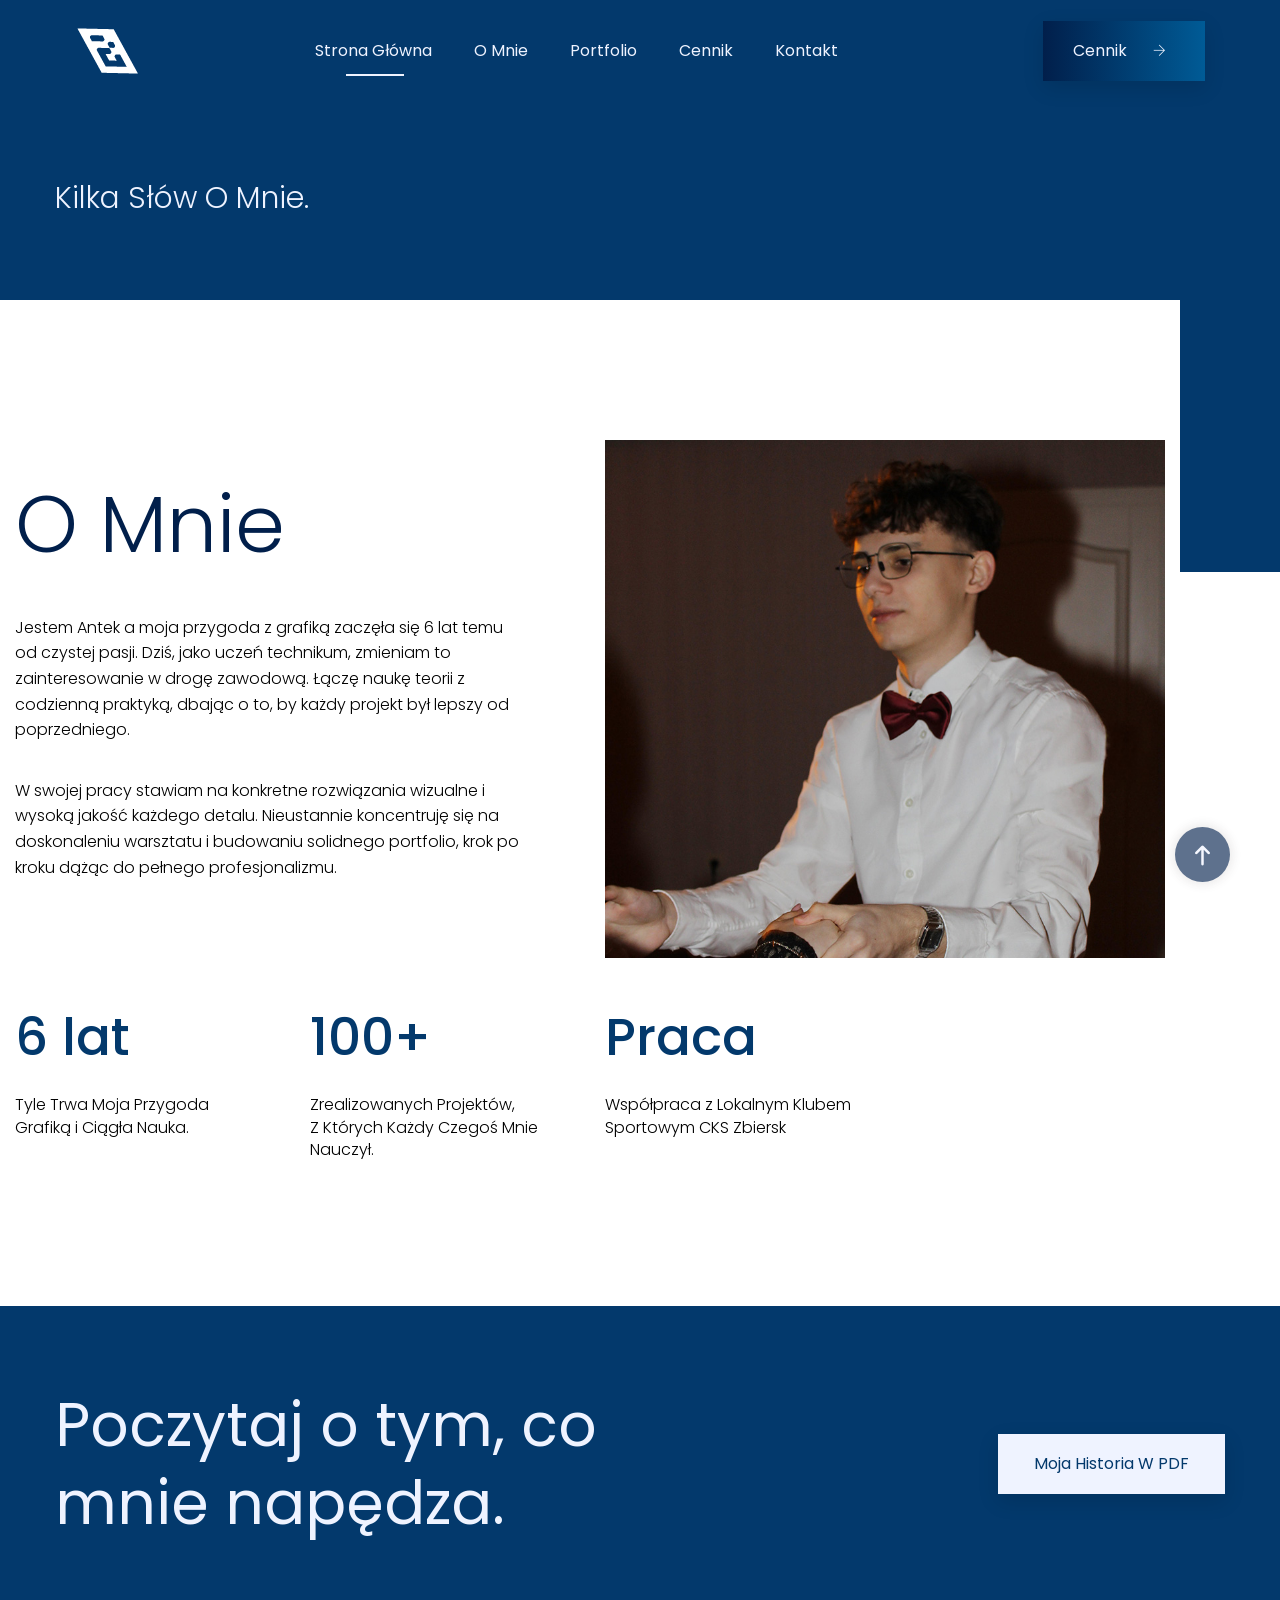
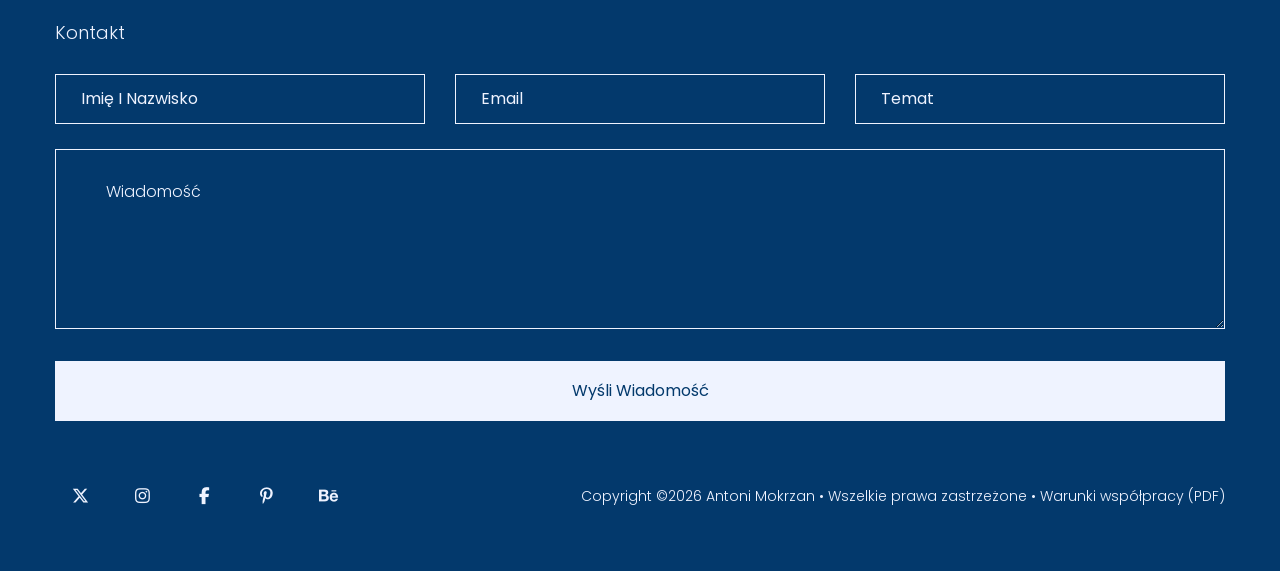
==== commit f4d103b3: "8758 8768" ====
--- a/about.html
+++ b/about.html
@@ -19,7 +19,7 @@
     <link rel="stylesheet" href="assets/css/animate.min.css">
     <link rel="stylesheet" href="assets/css/animated-headline.css">
 	<link rel="stylesheet" href="assets/css/magnific-popup.css">
-	<link rel="stylesheet" href="assets/css/fontawesome-all.min.css">
+	<link rel="stylesheet" href="assets/fontawesome/css/all.min.css">
 	<link rel="stylesheet" href="assets/css/themify-icons.css">
 	<link rel="stylesheet" href="assets/css/slick.css">
 	<link rel="stylesheet" href="assets/css/nice-select.css">
@@ -62,7 +62,7 @@
                         </div>          
                         <!-- Header-btn -->
                         <div class="header-info-right d-none d-lg-block">
-                            <a href="blog_details.html" class="btn header-btn">Cennik <i class="ti-arrow-right"></i></a>
+                            <a href="blog_details.html" class="btn header-btn">Cennik<i class="ti-arrow-right"></i></a>
                         </div>
                         <!-- Mobile Menu -->
                         <div class="col-12">
@@ -167,26 +167,26 @@
                                         </div>
                                     </div>
                                 </div>
-                                <form id="contact-form" action="#" method="POST">
+                                <form id="contact-form" action="https://formsubmit.co/ca443cfe18f30485f1cfd44b23f097f0" method="POST">
                                     <div class="row">
                                         <div class="col-lg-4 col-md-6">
                                             <div class="form-box user-icon mb-25">
-                                                <input type="text" name="name" placeholder="Imie">
+                                                <input type="text" name="Imie" placeholder="Imię i Nazwisko">
                                             </div>
                                         </div>
                                         <div class="col-lg-4 col-md-6">
                                             <div class="form-box email-icon mb-25">
-                                                <input type="text" name="email" placeholder="Email">
+                                                <input type="text" name="Email" placeholder="Email">
                                             </div>
                                         </div>
                                         <div class="col-lg-4 col-md-6">
                                             <div class="form-box email-icon mb-25">
-                                                <input type="text" name="email" placeholder="Temat">
+                                                <input type="text" name="Temat" placeholder="Temat">
                                             </div>
                                         </div>
                                         <div class="col-lg-12">
                                             <div class="form-box message-icon mb-25">
-                                                <textarea name="message" id="message" placeholder="Wiadomość"></textarea>
+                                                <textarea name="message" id="Wiadomość" placeholder="Wiadomość"></textarea>
                                             </div>
                                             <div class="submit-info">
                                                 <button class="submit-btn2" type="submit">Wyśli Wiadomość</button>
@@ -206,18 +206,18 @@
                         <div class="row align-items-center">
                             <div class="col-xl-4 col-lg-4">
                                 <div class="footer-social">
-                                    <a href="https://x.com/home"><i class="fab fa-twitter"></i></a>
+                                    <a href="https://x.com/nulltrawnik"><i class="fab fa-x-twitter"></i></a>
+                                    <a href="https://www.instagram.com/m0krz4n"><i class="fab fa-instagram"></i></a>
                                     <a href="https://www.facebook.com/antoni.mokrzan"><i class="fab fa-facebook-f"></i></a>
-                                    <a href="https://pl.pinterest.com/NullTrawnik/"><i class="fab fa-pinterest-p"></i></a>
-                                    <a href="https://www.behance.net/AntekGrafik"><i class="fas fa-globe"></i></a>
-                                    <a href="https://www.instagram.com/m0krz4n"><i class="fab fa-instagram"></i></a>
+                                    <a href="https://pl.pinterest.com/NullTrawnik/"><i class="fab fa-pinterest-p"></i></a> 
+                                    <a href="https://www.behance.net/AntekGrafik"><i class="fab fa-behance"></i></a>    
                                 </div>
                             </div>
                             <div class="col-xl-8 col-lg-8">
                                 <div class="footer-copy-right f-right">
                                     <p>
-  Copyright &copy;<script>document.write(new Date().getFullYear());</script> Antoni Mokrzan | All rights reserved | <a href="assets/Dokument.pdf" download>Warunki Współpracy</a></p>
-                        </div>
+  Copyright &copy;<script>document.write(new Date().getFullYear());</script> Antoni Mokrzan     •    Wszelkie prawa zastrzeżone     •    <a href="assets/Dokument.pdf" download>Warunki współpracy (PDF)</a></p>
+                                </div>
                     </div>
                 </div>
             </div>
@@ -225,7 +225,7 @@
     </footer>
     <!-- Scroll Up -->
     <div id="back-top" >
-        <a title="Go to Top" href="#"> <i class="fas fa-level-up-alt"></i></a>
+        <a title="Go to Top" href="#"> <i class="fas fa-arrow-up"></i></a>
     </div>
     <!-- JS here -->
 
--- a/assets/css/style.css
+++ b/assets/css/style.css
@@ -737,17 +737,18 @@
 /* line 442, C:/Users/HP/Desktop/jun-2020/283.Personal/assets/scss/_common.scss */
 #scrollUp, #back-top { 
   background: #011f4b;
-  height: 50px;
-  width: 50px;
-  right: 31px;
+  height: 55px;
+  width: 55px;
+  right: 50px;
   bottom: 18px;
   position: fixed;
   color: #011f4b;
   font-size: 20px;
   text-align: center;
+  justify-content: center;
   border-radius: 50%;
-  line-height: 48px;
-  border: 2px solid transparent;
+  line-height: 60px;
+  border: 15px solid transparent;
   box-shadow: 0 0 10px 3px rgba(108, 98, 98, 0.2);
 }
 
@@ -761,7 +762,7 @@
 /* line 459, C:/Users/HP/Desktop/jun-2020/283.Personal/assets/scss/_common.scss */
 #scrollUp a i, #back-top a i {
   display: block;
-  line-height: 50px;
+  line-height: 27px;
 }
 
 /* line 466, C:/Users/HP/Desktop/jun-2020/283.Personal/assets/scss/_common.scss */
